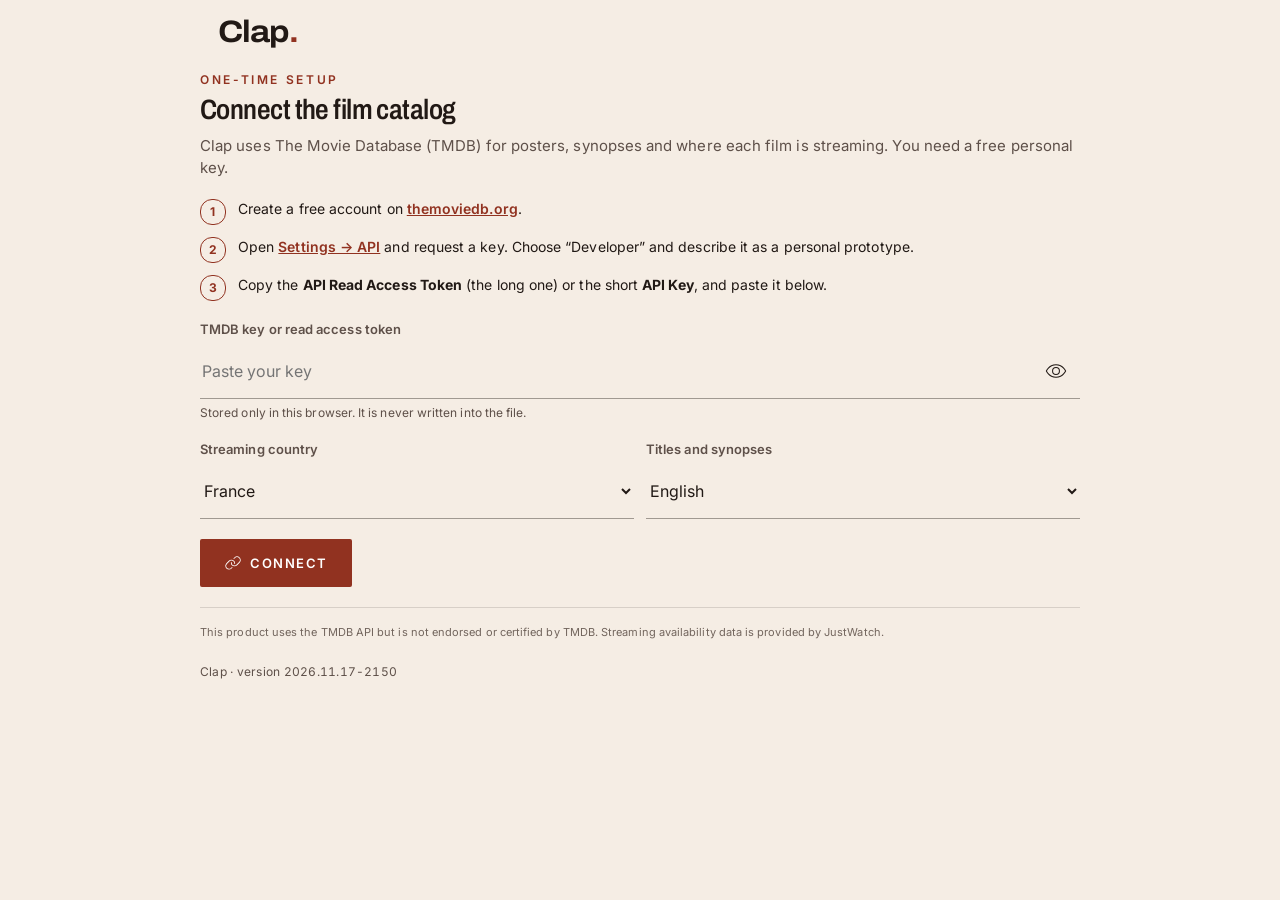
==== index.html @ 460ced7f "Navigate back and forth between result rounds Co-Authored-By: Claude Opus 5.5 <noreply@anthropic.com" ====
<!doctype html>
<html lang="en">
<head>
<meta charset="utf-8">
<meta name="viewport" content="width=device-width,initial-scale=1,maximum-scale=1,minimum-scale=1,user-scalable=no,viewport-fit=cover">
<title>Clap</title>
<link rel="manifest" href="manifest.webmanifest?v=2">
<link rel="icon" type="image/png" href="icon-192-v2.png">
<link rel="apple-touch-icon" href="apple-touch-icon-v2.png">
<meta name="theme-color" content="#f5ede4" media="(prefers-color-scheme: light)">
<meta name="theme-color" content="#130d0b" media="(prefers-color-scheme: dark)">
<meta name="mobile-web-app-capable" content="yes">
<meta name="apple-mobile-web-app-capable" content="yes">
<meta name="apple-mobile-web-app-title" content="Clap">
<meta name="apple-mobile-web-app-status-bar-style" content="default">
<link rel="preconnect" href="https://fonts.googleapis.com">
<link rel="preconnect" href="https://fonts.gstatic.com" crossorigin>
<link rel="preconnect" href="https://image.tmdb.org">
<link rel="stylesheet" href="https://fonts.googleapis.com/css2?family=Archivo:wdth,wght@62..125,400..800&family=Inter:wght@400..700&display=swap">
<style>
/* Clap — TMDB-connected prototype. Material 3 tokens, light + dark. */
:root{
  /* Cinema editorial, Brick. Dark-first like a theatre; light mode reads like a printed programme. */
  --bg:#130d0b; --s1:#1c1411; --s2:#271c18; --s3:#332520; --text:#f6ebe4; --muted:#c4b1a7; --faint:#9c8a80; --rule:rgba(246,235,228,.13); --rule-strong:rgba(246,235,228,.32); --amber:#ad4428; --amber-text:#f2a283; --on-amber:#ffffff; --focus:#f2a283; --danger:#ff8f7a; --danger-bg:#3d1712; --inv-accent:#913220; --page:#000000; --chip-ink:#f2a283; --veil:linear-gradient(to bottom,rgba(19,13,11,.15),rgba(19,13,11,0) 30%,rgba(19,13,11,.55) 70%,#130d0b); color-scheme:dark;
  --primary:var(--amber-text); --on-primary:var(--on-amber);
  --primary-container:var(--amber); --on-primary-container:var(--on-amber);
  --secondary-container:var(--s3); --on-secondary-container:var(--text);
  --tertiary-container:var(--amber); --on-tertiary-container:var(--on-amber);
  --error:var(--danger); --error-container:var(--danger-bg); --on-error-container:var(--danger);
  --surface:var(--bg); --surface-low:var(--s1); --surface-mid:var(--s1); --surface-high:var(--s2); --surface-highest:var(--s3);
  --on-surface:var(--text); --on-surface-variant:var(--muted);
  --outline:var(--rule-strong); --outline-variant:var(--rule);
  --inverse-surface:var(--text); --inverse-on-surface:var(--bg); --inverse-primary:var(--inv-accent);
  --shadow:none; --shadow-3:0 18px 40px rgba(0,0,0,.35);
  --font-ui:"Inter",system-ui,-apple-system,"Segoe UI",Roboto,sans-serif;
  --font-display:"Archivo",system-ui,-apple-system,"Segoe UI",Roboto,sans-serif;
  --font-serif:var(--font-display);
}
@media (prefers-color-scheme: light){ :root:not([data-theme="dark"]){ --bg:#f5ede4; --s1:#fffbf6; --s2:#ede1d4; --s3:#e2d2c2; --text:#211915; --muted:#5e5049; --faint:#72655d; --rule:rgba(33,25,21,.14); --rule-strong:rgba(33,25,21,.4); --amber:#913220; --amber-text:#913220; --on-amber:#ffffff; --focus:#913220; --danger:#a3321a; --danger-bg:#fbe3dc; --inv-accent:#f2a283; --page:#e8dccd; --chip-ink:#f2a283; --veil:linear-gradient(to bottom,rgba(245,237,228,.1),rgba(245,237,228,0) 30%,rgba(245,237,228,.6) 70%,#f5ede4); color-scheme:light; } }
:root[data-theme="light"]{ --bg:#f5ede4; --s1:#fffbf6; --s2:#ede1d4; --s3:#e2d2c2; --text:#211915; --muted:#5e5049; --faint:#72655d; --rule:rgba(33,25,21,.14); --rule-strong:rgba(33,25,21,.4); --amber:#913220; --amber-text:#913220; --on-amber:#ffffff; --focus:#913220; --danger:#a3321a; --danger-bg:#fbe3dc; --inv-accent:#f2a283; --page:#e8dccd; --chip-ink:#f2a283; --veil:linear-gradient(to bottom,rgba(245,237,228,.1),rgba(245,237,228,0) 30%,rgba(245,237,228,.6) 70%,#f5ede4); color-scheme:light; }
*{box-sizing:border-box}
html,body{height:100%;margin:0}
body{background:var(--page);color:var(--on-surface);font-family:var(--font-ui);font-size:14px;display:flex;justify-content:center;-webkit-font-smoothing:antialiased}
button,input,select{font:inherit;color:inherit}
button{cursor:pointer;-webkit-tap-highlight-color:transparent}
a{color:inherit}
img{max-width:100%}
[hidden]{display:none!important}
:focus-visible{outline:2px solid var(--primary);outline-offset:2px}
.ms{font-family:"Material Symbols Rounded";font-weight:normal;font-style:normal;font-size:24px;line-height:1;display:inline-block;white-space:nowrap;letter-spacing:normal;text-transform:none;direction:ltr;font-feature-settings:"liga";-webkit-font-feature-settings:"liga";font-variation-settings:"FILL" 0,"wght" 400,"GRAD" 0,"opsz" 24;user-select:none;flex:none;width:1em;overflow:hidden}
.ms.fill{font-variation-settings:"FILL" 1,"wght" 400,"GRAD" 0,"opsz" 24}
.g{padding-left:max(16px,env(safe-area-inset-left,0px));padding-right:max(16px,env(safe-area-inset-right,0px))}

#app{position:relative;width:100%;max-width:440px;height:100%;background:var(--surface);display:flex;flex-direction:column;overflow:hidden;padding-top:env(safe-area-inset-top,0px)}

/* Top app bar */
.topbar{display:flex;align-items:center;gap:4px;min-height:64px;padding-left:max(8px,env(safe-area-inset-left,0px));padding-right:max(8px,env(safe-area-inset-right,0px));background:var(--surface);flex:none;transition:background .2s}
.topbar.scrolled{background:var(--surface-mid)}
.topbar h1{flex:1;min-width:0;margin:0;font-size:22px;font-weight:450;line-height:28px;white-space:nowrap;overflow:hidden;text-overflow:ellipsis;padding-left:4px}
.brand{display:flex;align-items:center;gap:10px;flex:1;min-width:0;padding-left:6px}
.brand-mark{width:36px;height:36px;border-radius:12px;background:var(--primary);color:var(--on-primary);display:grid;place-items:center}
.brand-mark .ms{font-size:22px}
.brand b{font-family:var(--font-ui);font-weight:800;font-size:22px;letter-spacing:.14em;font-variation-settings:"wdth" 110}
.icon-btn{width:48px;height:48px;border-radius:50%;border:0;background:transparent;display:grid;place-items:center;color:var(--on-surface-variant);position:relative;flex:none}
.icon-btn:hover{background:color-mix(in srgb,var(--on-surface) 8%,transparent)}
.icon-btn:active{background:color-mix(in srgb,var(--on-surface) 12%,transparent)}

.view{flex:1;min-height:0;overflow-y:auto;overflow-x:hidden;overscroll-behavior:contain}

/* Buttons */
.btn{display:inline-flex;align-items:center;justify-content:center;gap:8px;height:40px;padding:0 20px;border-radius:20px;border:0;font-size:14px;font-weight:550;letter-spacing:.1px;white-space:nowrap;text-decoration:none}
.btn .ms{font-size:18px}
.btn.tonal{background:var(--secondary-container);color:var(--on-secondary-container)}
.btn.filled{background:var(--primary);color:var(--on-primary)}
.btn.outlined{background:transparent;border:1px solid var(--outline);color:var(--primary)}
.btn.text{background:transparent;color:var(--primary);padding:0 12px}
.btn:hover{filter:brightness(1.04);box-shadow:var(--shadow)}
.btn.text:hover{box-shadow:none;background:color-mix(in srgb,var(--primary) 8%,transparent)}
.btn[disabled]{opacity:.5;pointer-events:none}

/* Settings */
.hero{padding-block:8px 20px}
.eyebrow{margin:0 0 6px;font-size:12px;font-weight:600;letter-spacing:.8px;text-transform:uppercase;color:var(--primary)}
.hero h2{margin:0;font-size:32px;line-height:38px;font-weight:420;letter-spacing:-.3px;text-wrap:balance}
.hero p.sub{margin:8px 0 16px;color:var(--on-surface-variant);font-size:15px;line-height:22px;max-width:36ch}
.hero-actions{display:flex;gap:8px;flex-wrap:wrap}
.set{padding-block:18px;border-top:1px solid var(--outline-variant)}
.set-head{display:flex;align-items:baseline;justify-content:space-between;gap:12px;margin-bottom:4px}
.set h3{margin:0;font-size:16px;font-weight:600;line-height:24px}
.set .hint{margin:0 0 12px;font-size:13px;color:var(--on-surface-variant);line-height:18px}
.set .val{font-size:13px;color:var(--primary);font-weight:550;white-space:nowrap}

.mood-grid{display:grid;grid-template-columns:repeat(3,minmax(0,1fr));gap:8px}
.mood{display:flex;flex-direction:column;align-items:flex-start;justify-content:space-between;gap:10px;min-height:76px;padding:12px;border-radius:16px;border:1px solid var(--outline-variant);background:var(--surface-low);text-align:left;font-size:13px;font-weight:550;line-height:16px;color:var(--on-surface);transition:background .15s,border-color .15s}
.mood .ms{color:var(--on-surface-variant);font-size:22px}
.mood[aria-pressed="true"]{background:var(--primary-container);border-color:transparent;color:var(--on-primary-container)}
.mood[aria-pressed="true"] .ms{color:var(--on-primary-container);font-variation-settings:"FILL" 1,"wght" 400,"GRAD" 0,"opsz" 24}

.chips{display:flex;flex-wrap:wrap;gap:8px}
.chip{display:inline-flex;align-items:center;gap:6px;height:32px;padding:0 14px;border-radius:8px;border:1px solid var(--outline-variant);background:transparent;color:var(--on-surface-variant);font-size:14px;font-weight:500;white-space:nowrap;max-width:100%}
.chip .ms{font-size:18px}
.chip img{width:20px;height:20px;border-radius:5px;flex:none}
.chip span.n{overflow:hidden;text-overflow:ellipsis}
.chip.has-logo{padding-left:6px}
.chip:hover{background:color-mix(in srgb,var(--on-surface) 6%,transparent)}
.chip[aria-pressed="true"]{background:var(--secondary-container);color:var(--on-secondary-container);border-color:transparent}
.chip.plain[aria-pressed="true"]{padding-left:8px}
.chip.ghost{border-style:dashed;color:var(--primary)}

.seg{display:flex;border:1px solid var(--outline);border-radius:20px;overflow:hidden}
.seg button{flex:1 1 0;min-width:0;height:40px;border:0;border-left:1px solid var(--outline);background:transparent;display:flex;align-items:center;justify-content:center;gap:4px;font-size:13px;font-weight:550;padding:0 4px;color:var(--on-surface)}
.seg button:first-child{border-left:0}
.seg button .ms{font-size:18px}
.seg button[aria-pressed="true"]{background:var(--secondary-container);color:var(--on-secondary-container)}
.seg.tall button{height:56px;flex-direction:column;gap:2px;font-size:12px}
.seg.tall button .ms{font-size:20px}

.slider{-webkit-appearance:none;appearance:none;width:100%;height:28px;background:transparent;margin:0;--fill:50%}
.slider::-webkit-slider-runnable-track{height:6px;border-radius:3px;background:linear-gradient(to right,var(--primary) var(--fill),var(--secondary-container) var(--fill))}
.slider::-moz-range-track{height:6px;border-radius:3px;background:var(--secondary-container)}
.slider::-moz-range-progress{height:6px;border-radius:3px;background:var(--primary)}
.slider::-webkit-slider-thumb{-webkit-appearance:none;width:20px;height:20px;border-radius:50%;background:var(--primary);margin-top:-7px;border:0;transition:box-shadow .15s}
.slider::-moz-range-thumb{width:20px;height:20px;border-radius:50%;background:var(--primary);border:0}
.slider:active::-webkit-slider-thumb{box-shadow:0 0 0 10px color-mix(in srgb,var(--primary) 16%,transparent)}
.ticks{display:flex;justify-content:space-between;margin-top:4px;font-size:11px;color:var(--on-surface-variant);line-height:14px}
.ticks span.on{color:var(--primary);font-weight:650}
.fame-note{margin:10px 0 0;font-size:13px;color:var(--on-surface-variant);line-height:18px;min-height:36px}

.dual{position:relative;height:28px;--a:0%;--b:100%}
.dual-track{position:absolute;left:0;right:0;top:11px;height:6px;border-radius:3px;background:linear-gradient(to right,var(--secondary-container) var(--a),var(--primary) var(--a),var(--primary) var(--b),var(--secondary-container) var(--b))}
.dual input{position:absolute;inset:0;pointer-events:none}
.dual input::-webkit-slider-runnable-track{background:transparent}
.dual input::-moz-range-track{background:transparent}
.dual input::-moz-range-progress{background:transparent}
.dual input::-webkit-slider-thumb{pointer-events:auto}
.dual input::-moz-range-thumb{pointer-events:auto}
.era-read{display:flex;justify-content:space-between;font-size:13px;color:var(--on-surface-variant);margin-top:4px;font-variant-numeric:tabular-nums}
.sub-label{font-size:13px;font-weight:600;color:var(--on-surface-variant);margin:16px 0 8px}

.switch-row{display:flex;align-items:center;gap:16px;margin-top:16px;padding:12px 16px;border-radius:16px;background:var(--surface-low)}
.switch-row div{flex:1;min-width:0}
.switch-row b{display:block;font-size:14px;font-weight:600}
.switch-row small{font-size:12px;color:var(--on-surface-variant)}
.switch{position:relative;width:52px;height:32px;border-radius:16px;border:2px solid var(--outline);background:var(--surface-highest);flex:none;padding:0;transition:background .2s,border-color .2s}
.switch::after{content:"";position:absolute;top:50%;left:6px;width:16px;height:16px;border-radius:50%;background:var(--outline);transform:translateY(-50%);transition:all .2s}
.switch[aria-checked="true"]{background:var(--primary);border-color:var(--primary)}
.switch[aria-checked="true"]::after{left:24px;width:24px;height:24px;background:var(--on-primary)}

.acc-btn{width:100%;display:flex;align-items:center;gap:12px;background:transparent;border:0;padding:0;text-align:left}
.acc-btn div{flex:1;min-width:0}
.acc-btn h3{margin:0}
.acc-btn small{display:block;font-size:13px;color:var(--on-surface-variant);margin-top:2px;line-height:18px}
.acc-btn .ms{transition:transform .2s;color:var(--on-surface-variant)}
.acc-btn[aria-expanded="true"] .ms{transform:rotate(180deg)}
.acc-panel{padding-top:4px}
.fineprint{margin:0;padding-block:16px 4px;font-size:11px;line-height:16px;color:var(--on-surface-variant);border-top:1px solid var(--outline-variant)}

.bottom-cta{position:sticky;bottom:0;display:flex;align-items:center;gap:12px;padding-block:12px 16px;background:linear-gradient(to bottom,transparent,var(--surface) 22%);margin-top:8px}
.bottom-cta .count{flex:1;min-width:0;font-size:12px;color:var(--on-surface-variant);line-height:16px}
.bottom-cta .count b{display:block;font-size:15px;color:var(--on-surface);font-weight:650;font-variant-numeric:tabular-nums}
.fab{display:inline-flex;align-items:center;gap:12px;height:56px;padding:0 20px 0 16px;border-radius:16px;border:0;background:var(--primary-container);color:var(--on-primary-container);font-size:15px;font-weight:600;box-shadow:var(--shadow-3);white-space:nowrap}
.fab:hover{filter:brightness(1.03)}

/* Setup */
.setup{padding-block:8px 32px;display:flex;flex-direction:column;gap:20px}
.setup h2{margin:0;font-size:28px;line-height:34px;font-weight:420;text-wrap:balance}
.setup p.sub{margin:8px 0 0;color:var(--on-surface-variant);font-size:15px;line-height:22px}
.steps{list-style:none;margin:0;padding:0;display:flex;flex-direction:column;gap:12px;counter-reset:s}
.steps li{display:flex;gap:12px;font-size:14px;line-height:20px;counter-increment:s}
.steps li::before{content:counter(s);flex:none;width:24px;height:24px;border-radius:12px;background:var(--secondary-container);color:var(--on-secondary-container);font-size:12px;font-weight:700;display:grid;place-items:center}
.steps a{color:var(--primary);font-weight:600}
.field{display:flex;flex-direction:column;gap:6px}
.field label{font-size:13px;font-weight:600;color:var(--on-surface-variant)}
.input-wrap{display:flex;align-items:center;border:1px solid var(--outline);border-radius:4px;background:transparent;min-height:56px;padding-left:16px}
.input-wrap:focus-within{border:2px solid var(--primary);padding-left:15px}
.input-wrap input,.input-wrap select{flex:1;min-width:0;border:0;background:transparent;outline:0;font-size:16px;height:52px;color:var(--on-surface)}
.input-wrap select{padding-right:12px}
.input-wrap select option{background:var(--surface);color:var(--on-surface)}
.field small{font-size:12px;color:var(--on-surface-variant);line-height:16px}
.row2{display:grid;grid-template-columns:1fr 1fr;gap:12px}
.alert{display:flex;gap:10px;padding:12px 14px;border-radius:12px;background:var(--error-container);color:var(--on-error-container);font-size:14px;line-height:20px}
.alert .ms{font-size:20px}
.setup-actions{display:flex;gap:8px;flex-wrap:wrap;align-items:center}
.setup-actions .btn.filled{height:48px;border-radius:24px;padding:0 24px}

/* Results */
.sum-chips{display:flex;gap:8px;overflow-x:auto;scrollbar-width:none;padding-block:4px 8px}
.sum-chips::-webkit-scrollbar{display:none}
.assist{display:inline-flex;align-items:center;gap:6px;height:32px;padding:0 12px;border-radius:8px;border:1px solid var(--outline-variant);background:var(--surface-low);font-size:13px;font-weight:500;white-space:nowrap;color:var(--on-surface)}
.assist .ms{font-size:18px;color:var(--primary)}
.round-head{display:flex;align-items:flex-end;justify-content:space-between;gap:12px;padding-block:8px 4px}
.round-head h2{margin:0;font-size:20px;font-weight:500;line-height:26px}
.round-head p{margin:2px 0 0;font-size:12px;color:var(--on-surface-variant);font-variant-numeric:tabular-nums}
.round-head .pos{font-size:13px;font-weight:600;color:var(--on-surface-variant);font-variant-numeric:tabular-nums;white-space:nowrap}
.round-pill{display:inline-flex;align-items:center;gap:4px;height:24px;padding:0 10px;border-radius:12px;background:var(--tertiary-container);color:var(--on-tertiary-container);font-size:12px;font-weight:600;margin-bottom:6px}
.round-pill .ms{font-size:16px}

.carousel{display:flex;gap:12px;overflow-x:auto;scroll-snap-type:x mandatory;padding:10px 19% 16px;scrollbar-width:none;scroll-behavior:smooth}
.carousel::-webkit-scrollbar{display:none}
.card{flex:0 0 62%;scroll-snap-align:center;border-radius:28px;background:var(--surface-low);border:1px solid var(--outline-variant);overflow:hidden;display:flex;flex-direction:column;transform:scale(.93);opacity:.6;transition:transform .3s cubic-bezier(.2,0,0,1),opacity .3s;min-width:0}
.card.active{transform:scale(1);opacity:1;box-shadow:var(--shadow)}
.card-poster{position:relative;touch-action:pan-x;cursor:grab;user-select:none;-webkit-user-select:none}
.match{position:absolute;top:12px;left:12px;height:28px;padding:0 10px;border-radius:14px;background:var(--tertiary-container);color:var(--on-tertiary-container);display:flex;align-items:center;gap:4px;font-size:12px;font-weight:700;font-variant-numeric:tabular-nums;z-index:2}
.match .ms{font-size:16px}
.fav-btn{position:absolute;top:8px;right:8px;z-index:2;width:44px;height:44px;border-radius:50%;border:0;background:rgba(10,10,14,.5);color:#fff;display:grid;place-items:center;backdrop-filter:blur(6px);-webkit-backdrop-filter:blur(6px)}
.fav-btn[aria-pressed="true"] .ms{color:#FFB4AB;font-variation-settings:"FILL" 1,"wght" 400,"GRAD" 0,"opsz" 24}
.card-body{padding:14px 16px 10px;display:flex;flex-direction:column;gap:4px;min-width:0}
.card-title{margin:0;font-size:19px;font-weight:600;line-height:24px;text-wrap:balance}
.card-meta{margin:0;font-size:13px;color:var(--on-surface-variant);line-height:18px}
.card-meta b{font-weight:600;color:var(--on-surface);font-variant-numeric:tabular-nums}
.card-plats{display:flex;gap:4px;margin-top:6px;align-items:center;min-height:22px}
.card-plats img{width:22px;height:22px;border-radius:6px}
.card-plats small{font-size:12px;color:var(--on-surface-variant);margin-left:4px}
.desc{margin:6px 0 0;font-size:14px;line-height:20px;color:var(--on-surface-variant);display:-webkit-box;-webkit-line-clamp:2;-webkit-box-orient:vertical;overflow:hidden}
.desc.open{-webkit-line-clamp:unset;display:block}
.more{align-self:flex-start;display:inline-flex;align-items:center;gap:2px;border:0;background:transparent;color:var(--primary);font-size:13px;font-weight:600;padding:6px 0;margin-top:-2px}
.more .ms{font-size:18px;transition:transform .2s}
.more[aria-expanded="true"] .ms{transform:rotate(180deg)}
.handle{display:flex;flex-direction:column;align-items:center;border:0;background:transparent;color:var(--on-surface-variant);font-size:11px;font-weight:600;letter-spacing:.3px;padding:6px 0 4px;border-top:1px solid var(--outline-variant);margin-top:6px}
.handle .ms{font-size:22px;animation:nudge 2.4s ease-in-out infinite}
@keyframes nudge{0%,70%,100%{transform:translateY(0)}80%{transform:translateY(4px)}90%{transform:translateY(0)}}
.dots{display:flex;justify-content:center;gap:6px;padding-bottom:4px}
.dots i{width:6px;height:6px;border-radius:3px;background:var(--outline-variant);transition:width .2s,background .2s}
.dots i.on{width:18px;background:var(--primary)}
.refresh-row{display:flex;flex-direction:column;align-items:center;gap:6px;padding-block:14px 24px;text-align:center}
.refresh-row p{margin:0;font-size:12px;color:var(--on-surface-variant);max-width:30ch;line-height:16px}

.loading{padding-block:48px;display:flex;flex-direction:column;align-items:center;gap:16px;text-align:center}
.lin{width:60%;height:4px;border-radius:2px;background:var(--secondary-container);overflow:hidden;position:relative}
.lin::after{content:"";position:absolute;inset:0;width:40%;border-radius:2px;background:var(--primary);animation:lin 1s cubic-bezier(.4,0,.2,1) infinite}
@keyframes lin{from{transform:translateX(-100%)}to{transform:translateX(250%)}}
.loading p{margin:0;font-size:14px;color:var(--on-surface-variant)}
.empty{display:flex;flex-direction:column;align-items:center;text-align:center;gap:10px;padding-block:56px 24px}
.empty .halo{width:88px;height:88px;border-radius:28px;background:var(--surface-high);display:grid;place-items:center;color:var(--primary);margin-bottom:6px}
.empty .halo .ms{font-size:40px}
.empty h2{margin:0;font-size:20px;font-weight:550}
.empty p{margin:0 0 8px;font-size:14px;color:var(--on-surface-variant);max-width:32ch;line-height:20px}

/* Posters */
.pimg{position:relative;aspect-ratio:2/3;width:100%;background:var(--surface-high);overflow:hidden;display:block}
.pimg img{position:absolute;inset:0;width:100%;height:100%;object-fit:cover;display:block;-webkit-user-drag:none}
.pimg .pfb{position:absolute;inset:0;display:none;align-items:flex-end;padding:10%;font-family:var(--font-serif);font-style:italic;font-size:22px;line-height:1.05;color:var(--on-surface-variant)}
.pimg.broken img{display:none}
.pimg.broken .pfb,.pimg.none .pfb{display:flex}
.pimg.mini .pfb{font-size:13px;padding:8%}

/* Favorites */
.list{display:flex;flex-direction:column;padding-block:4px 24px}
.item{display:flex;align-items:center;gap:8px;padding:10px 0;border-bottom:1px solid var(--outline-variant)}
.item-open{display:flex;align-items:center;gap:14px;flex:1;min-width:0;border:0;background:transparent;text-align:left;padding:0}
.item .thumb{width:56px;flex:none;border-radius:8px;overflow:hidden}
.item-txt{flex:1;min-width:0}
.item-txt b{display:block;font-size:16px;font-weight:550;line-height:22px;white-space:nowrap;overflow:hidden;text-overflow:ellipsis}
.item-txt small{display:block;font-size:13px;color:var(--on-surface-variant);line-height:18px;white-space:nowrap;overflow:hidden;text-overflow:ellipsis}
.fav-count{font-size:13px;color:var(--on-surface-variant);margin:0 0 4px}

/* Navigation bar */
.navbar{display:flex;background:var(--surface-mid);flex:none;padding-bottom:env(safe-area-inset-bottom,0px)}
.nav-item{flex:1;display:flex;flex-direction:column;align-items:center;gap:4px;padding:12px 0 14px;border:0;background:transparent;font-size:12px;font-weight:550;color:var(--on-surface-variant)}
.nav-ind{position:relative;width:64px;height:32px;border-radius:16px;display:grid;place-items:center;transition:background .2s}
.nav-item[aria-current="page"]{color:var(--on-surface)}
.nav-item[aria-current="page"] .nav-ind{background:var(--secondary-container);color:var(--on-secondary-container)}
.nav-item[aria-current="page"] .ms{font-variation-settings:"FILL" 1,"wght" 400,"GRAD" 0,"opsz" 24}
.badge{position:absolute;top:0;left:36px;min-width:16px;height:16px;padding:0 4px;border-radius:8px;background:var(--error);color:#fff;font-size:11px;font-weight:700;line-height:16px;text-align:center;font-variant-numeric:tabular-nums}
:root[data-theme="dark"] .badge{color:#410002}

/* Detail sheet: drops in from the top, swipe up to close */
.detail{position:absolute;inset:0;z-index:30;background:var(--surface);display:flex;flex-direction:column;transform:translateY(-104%);transition:transform .38s cubic-bezier(.2,0,0,1);box-shadow:0 10px 30px rgba(0,0,0,.25);visibility:hidden}
.detail.open{transform:translateY(0);visibility:visible}
.detail .dbar{position:absolute;top:0;left:0;right:0;z-index:3;display:flex;align-items:center;padding:max(8px,env(safe-area-inset-top,0px)) 8px 8px;touch-action:none}
.detail .dbar .icon-btn{background:rgba(10,10,14,.5);color:#fff;backdrop-filter:blur(6px);-webkit-backdrop-filter:blur(6px);width:44px;height:44px}
.detail-scroll{flex:1;min-height:0;overflow-y:auto;overscroll-behavior:contain}
.d-backdrop{position:relative;aspect-ratio:16/10;background:var(--surface-high);overflow:hidden}
.d-backdrop img{width:100%;height:100%;object-fit:cover;display:block}
.d-backdrop::after{content:"";position:absolute;inset:0;background:linear-gradient(to bottom,rgba(0,0,0,.35),transparent 35%,transparent 55%,var(--surface))}
.d-head{display:flex;gap:16px;align-items:flex-end;margin-top:-72px;position:relative;z-index:1}
.d-poster{width:116px;flex:none;border-radius:12px;overflow:hidden;box-shadow:var(--shadow-3)}
.d-title{min-width:0;padding-bottom:2px}
.d-title .match{position:static;display:inline-flex;margin-bottom:8px}
.d-title h2{margin:0;font-size:24px;line-height:30px;font-weight:600;text-wrap:balance}
.d-title .orig{margin:4px 0 0;font-size:13px;color:var(--on-surface-variant);font-style:italic}
.d-by{margin:14px 0 0;font-size:14px}
.d-by b{font-weight:600}
.tagline{margin:6px 0 0;font-family:var(--font-serif);font-style:italic;font-size:19px;line-height:24px;color:var(--on-surface-variant)}
.facts{display:flex;flex-wrap:wrap;gap:6px 14px;margin-top:14px;padding-bottom:16px;font-size:13px;color:var(--on-surface-variant);font-variant-numeric:tabular-nums}
.facts span{display:inline-flex;align-items:center;gap:4px}
.facts .ms{font-size:16px}
.d-sec{padding-block:16px;border-top:1px solid var(--outline-variant)}
.d-sec h3{margin:0 0 10px;font-size:14px;font-weight:650;letter-spacing:.2px}
.d-sec p{margin:0;font-size:15px;line-height:22px;max-width:62ch}
.d-sec p.muted{color:var(--on-surface-variant);font-size:14px}
.why{list-style:none;margin:0;padding:0;display:flex;flex-direction:column;gap:8px}
.why li{display:flex;gap:10px;font-size:14px;line-height:20px}
.why .ms{font-size:20px;color:var(--primary)}
.watch{display:flex;flex-direction:column;gap:8px}
.wrow{display:flex;align-items:center;gap:12px;padding:10px 12px;border-radius:16px;background:var(--surface-low);border:1px solid var(--outline-variant)}
.wrow.mine{background:var(--primary-container);border-color:transparent;color:var(--on-primary-container)}
.wav{width:40px;height:40px;border-radius:10px;background:var(--surface-highest);display:grid;place-items:center;flex:none;color:var(--on-surface-variant);overflow:hidden}
.wav img{width:100%;height:100%;object-fit:cover}
.wtxt{flex:1;min-width:0}
.wtxt b{display:block;font-size:15px;font-weight:600;white-space:nowrap;overflow:hidden;text-overflow:ellipsis}
.wtxt small{font-size:12px;opacity:.85;display:block;line-height:16px}
.wrow .btn{height:36px;padding:0 14px}
.note{font-size:12px;color:var(--on-surface-variant);margin:12px 0 0;line-height:16px;display:flex;gap:6px}
.note .ms{font-size:16px}
.d-bottom{flex:none;display:flex;flex-direction:column;background:var(--surface-mid);padding-bottom:max(12px,env(safe-area-inset-bottom,0px))}
.d-grab{display:flex;flex-direction:column;align-items:center;border:0;background:transparent;color:var(--on-surface-variant);font-size:11px;font-weight:600;padding:6px 0 2px;touch-action:none;cursor:grab}
.d-grab i{width:32px;height:4px;border-radius:2px;background:var(--outline);margin-bottom:4px}
.d-actions{display:flex;gap:8px;padding-top:8px}
.d-actions .btn{height:48px;border-radius:24px;flex:1;min-width:0}
.d-actions .btn span:last-child{overflow:hidden;text-overflow:ellipsis}

.snack{position:absolute;left:12px;right:12px;top:calc(env(safe-area-inset-top,0px) + 10px);z-index:60;display:flex;align-items:center;gap:8px;min-height:48px;padding:6px 8px 6px 16px;border-radius:6px;background:var(--inverse-surface);color:var(--inverse-on-surface);font-size:14px;box-shadow:var(--shadow-3);transform:translateY(-16px);opacity:0;pointer-events:none;transition:all .2s}
.snack.show{transform:none;opacity:1;pointer-events:auto}
.snack span{flex:1;min-width:0}
.snack button{border:0;background:transparent;color:var(--inverse-primary);font-weight:650;font-size:14px;padding:8px 12px;border-radius:20px}

/* Search */
.search-wrap{position:sticky;top:0;z-index:2;background:var(--surface);padding-block:4px 12px}
.searchbar{display:flex;align-items:center;gap:8px;height:56px;border-radius:28px;background:var(--surface-high);padding:0 4px 0 16px;color:var(--on-surface-variant)}
.searchbar:focus-within{outline:2px solid var(--primary)}
.searchbar input{flex:1;min-width:0;border:0;background:transparent;outline:0;font-size:16px;color:var(--on-surface);height:100%}
.searchbar input::-webkit-search-cancel-button{display:none}
.sec-title{margin:4px 0 2px;font-size:14px;font-weight:650;color:var(--on-surface-variant)}
.item-txt .orig{font-style:italic}
.item-txt .rate{display:inline-flex;align-items:center;gap:3px;font-variant-numeric:tabular-nums}
.item-txt .rate .ms{font-size:14px;color:var(--primary)}
.item .icon-btn[data-addlist]{color:var(--primary)}
.more-row{display:flex;justify-content:center;padding-block:8px 24px}
.card-head{display:flex;align-items:flex-start;gap:4px}
.card-head .card-title{flex:1;min-width:0}
.icon-btn.sm{width:40px;height:40px;margin:-8px -8px 0 0;color:var(--primary)}

/* Lists */
.lists-head{display:flex;align-items:flex-end;justify-content:space-between;gap:12px;padding-block:8px 16px}
.lists-head h2{margin:0;font-size:24px;font-weight:500;line-height:30px}
.lists-head p{margin:2px 0 0;font-size:13px;color:var(--on-surface-variant)}
.list-grid{display:grid;grid-template-columns:repeat(2,minmax(0,1fr));gap:12px;padding-bottom:24px}
.lcard{display:flex;flex-direction:column;gap:2px;text-align:left;border:1px solid var(--outline-variant);background:var(--surface-low);border-radius:20px;padding:8px 8px 12px;min-width:0}
.lcard:hover{background:var(--surface-mid)}
.collage{display:grid;grid-template-columns:repeat(3,1fr);gap:3px;border-radius:14px;overflow:hidden;aspect-ratio:3/2;margin-bottom:8px}
.collage img,.collage .cph{width:100%;height:100%;object-fit:cover;display:grid;place-items:center;background:var(--surface-highest);color:var(--primary)}
.lname{display:flex;align-items:center;gap:6px;font-size:15px;font-weight:600;padding:0 4px;min-width:0}
.lname .ms{font-size:18px;color:var(--primary)}
.lname .t{overflow:hidden;text-overflow:ellipsis;white-space:nowrap}
.lcount{font-size:12px;color:var(--on-surface-variant);padding:0 4px;font-variant-numeric:tabular-nums}

/* Bottom sheet + dialog */
.scrim{position:absolute;inset:0;z-index:45;background:rgba(0,0,0,.4)}
.scrim.top{z-index:54}
.sheet{position:absolute;left:0;right:0;bottom:0;z-index:50;background:var(--surface-low);border-radius:28px 28px 0 0;padding:0 0 max(16px,env(safe-area-inset-bottom,0px));max-height:80%;display:flex;flex-direction:column;transform:translateY(100%);transition:transform .3s cubic-bezier(.2,0,0,1);box-shadow:var(--shadow-3)}
.sheet.open{transform:none}
.sheet.tall{height:80%}
.sheet.tall .sheet-lists{flex:1}
.sheet.tall .sheet-film{white-space:normal}
.searchbar.compact{height:48px;margin:4px 0 8px}
.wav.sm{width:32px;height:32px;border-radius:8px}
.sheet-empty{padding:24px;text-align:center;color:var(--on-surface-variant);font-size:14px}
.sheet-handle{display:block;width:32px;height:4px;border-radius:2px;background:var(--outline);margin:16px auto}
.sheet h2{margin:0;font-size:22px;font-weight:450;line-height:28px}
.sheet-film{margin:2px 0 8px;font-size:14px;color:var(--on-surface-variant);white-space:nowrap;overflow:hidden;text-overflow:ellipsis}
.sheet-lists{overflow-y:auto;display:flex;flex-direction:column;min-height:0}
.srow,.sheet-new{display:flex;align-items:center;gap:16px;min-height:56px;padding:8px 24px;border:0;background:transparent;text-align:left;width:100%;color:var(--on-surface)}
.srow:hover,.sheet-new:hover{background:color-mix(in srgb,var(--on-surface) 6%,transparent)}
.srow>.ms{color:var(--on-surface-variant)}
.srow[aria-checked="true"]>.ms{color:var(--primary)}
.srow .lbl{flex:1;min-width:0;font-size:16px;line-height:22px;overflow:hidden;text-overflow:ellipsis}
.srow small{display:block;font-size:12px;line-height:16px;color:var(--on-surface-variant)}
.cbox{width:20px;height:20px;border-radius:3px;border:2px solid var(--on-surface-variant);display:grid;place-items:center;flex:none}
.cbox .ms{font-size:16px}
.srow[aria-checked="true"] .cbox{background:var(--primary);border-color:var(--primary);color:var(--on-primary)}
.sheet-new{border-top:1px solid var(--outline-variant);color:var(--primary);font-weight:600;font-size:15px}
.sheet-foot{display:flex;justify-content:flex-end;padding-top:8px}
.dialog{position:absolute;left:24px;right:24px;top:50%;transform:translateY(-50%);z-index:55;background:var(--surface-high);border-radius:28px;padding:24px;display:flex;flex-direction:column;gap:12px;box-shadow:var(--shadow-3)}
.dialog h2{margin:0;font-size:24px;font-weight:400;line-height:32px;text-wrap:balance}
.dialog p{margin:0;font-size:14px;line-height:20px;color:var(--on-surface-variant)}
.dialog small{font-size:12px;color:var(--error);min-height:16px;margin-top:-6px}
.dlg-actions{display:flex;justify-content:flex-end;gap:8px}
.btn.text.danger{color:var(--error)}
.btn.text.danger:hover{background:color-mix(in srgb,var(--error) 8%,transparent)}


/* ================= Cinema editorial ================= */
body{letter-spacing:.005em}
:focus-visible{outline:2px solid var(--focus);outline-offset:3px}
svg.ms{width:1em;height:1em;font-size:22px;fill:currentColor;display:inline-block;flex:none}
.caps,.eyebrow,.set .val,.ticks,.sub-label,.round-head p,.card-meta,.facts,.lcount,.sec-title,.fav-count,.d-sec h3,.nav-item,.fineprint,.count span,.match,.round-pill{font-family:var(--font-ui);font-stretch:85%}
h1,h2,.hero h2,.card-title,.d-title h2,.empty h2,.lists-head h2,.sheet h2,.dialog h2,.round-head h2,.setup h2,.set h3,.item-txt b,.lname,.tagline{font-family:var(--font-display);font-optical-sizing:auto}
.topbar{border-bottom:1px solid transparent}
.topbar.scrolled{background:var(--surface);border-bottom-color:var(--rule)}
.topbar h1{font-size:22px;font-weight:500;letter-spacing:-.01em}
.brand-mark{display:none}
.brand b::after{content:".";color:var(--amber);font-style:normal}
.brand{padding-left:10px}
.brand b{font-family:var(--font-display);font-weight:600;font-style:italic;font-size:30px;letter-spacing:-.02em;text-transform:lowercase;display:inline-block;color:var(--text)}
.brand b::first-letter{text-transform:uppercase}
.icon-btn{border-radius:50%;color:var(--text)}
.icon-btn:hover{background:var(--s2)}
.btn{height:44px;border-radius:2px;padding:0 18px;font-weight:600;font-size:13px;letter-spacing:.12em;text-transform:uppercase;font-stretch:90%}
.btn:hover{filter:none;box-shadow:none}
.btn.filled{background:var(--amber);color:var(--on-amber)}
.btn.filled:hover{background:color-mix(in srgb,var(--amber) 88%,#fff)}
.btn.tonal,.btn.outlined{background:transparent;border:1px solid var(--rule-strong);color:var(--text)}
.btn.tonal:hover,.btn.outlined:hover{border-color:var(--text)}
.btn.text{color:var(--text);padding:0 8px}
.btn.text:hover{background:transparent;color:var(--amber-text)}
.btn.text.danger{color:var(--danger)}
.eyebrow{color:var(--amber-text);font-weight:600;font-size:12px;letter-spacing:.22em}
.hero{padding-block:12px 28px}
.hero h2{font-size:44px;line-height:44px;font-weight:400;letter-spacing:-.03em}
.hero h2 em{font-style:italic;font-weight:300;color:var(--amber-text)}
.hero p.sub,.setup p.sub{font-size:15px;color:var(--muted)}
.set{border-top:1px solid var(--rule);padding-block:22px}
.set h3{font-size:22px;font-weight:400;letter-spacing:-.01em;line-height:28px}
.set .val{color:var(--amber-text);font-size:11px;font-weight:600;letter-spacing:.18em;text-transform:uppercase}
.set .hint{color:var(--muted)}
.mood-grid{gap:1px;background:var(--rule);border:1px solid var(--rule)}
.mood{border:0;border-radius:0;background:var(--surface);min-height:84px;font-family:var(--font-display);font-size:16px;font-weight:400;color:var(--text)}
.mood .ms{color:var(--muted);font-size:24px}
.mood:hover{background:var(--s1)}
.mood[aria-pressed="true"]{background:var(--amber);color:var(--on-amber)}
.mood[aria-pressed="true"] .ms{color:var(--on-amber)}
.chip{border:1px solid var(--rule-strong);border-radius:999px;background:transparent;color:var(--text);font-weight:500;height:34px}
.chip:hover{border-color:var(--text);background:transparent}
.chip[aria-pressed="true"]{background:var(--amber);color:var(--on-amber);border-color:var(--amber)}
.chip.ghost{border-style:dashed;color:var(--amber-text);border-color:var(--amber-text)}
.chip img{border-radius:50%}
.seg{border:0;border-bottom:1px solid var(--rule);border-radius:0;gap:4px}
.seg button,.seg button:first-child{border:0;border-radius:0;color:var(--muted);font-weight:500;position:relative}
.seg button[aria-pressed="true"]{background:transparent;color:var(--text)}
.seg button[aria-pressed="true"]::after{content:"";position:absolute;left:12%;right:12%;bottom:-1px;height:2px;background:var(--amber)}
.seg button[aria-pressed="true"] .ms{color:var(--amber-text)}
.slider::-webkit-slider-runnable-track{height:2px;border-radius:0;background:linear-gradient(to right,var(--amber) var(--fill),var(--rule-strong) var(--fill))}
.slider::-moz-range-track{height:2px;background:var(--rule-strong)}
.slider::-moz-range-progress{height:2px;background:var(--amber)}
.slider::-webkit-slider-thumb{width:18px;height:18px;margin-top:-8px;background:var(--amber);box-shadow:0 0 0 4px var(--bg)}
.slider::-moz-range-thumb{width:18px;height:18px;background:var(--amber);box-shadow:0 0 0 4px var(--bg)}
.dual-track{top:13px;height:2px;border-radius:0;background:linear-gradient(to right,var(--rule-strong) var(--a),var(--amber) var(--a),var(--amber) var(--b),var(--rule-strong) var(--b))}
.ticks{text-transform:uppercase;letter-spacing:.14em;font-size:10px}
.ticks span.on{color:var(--amber-text);font-weight:700}
.fame-note{font-family:var(--font-display);font-style:italic;font-size:16px;color:var(--text)}
.switch{width:46px;height:26px;border:1px solid var(--rule-strong);background:transparent}
.switch::after{left:4px;width:16px;height:16px;background:var(--muted)}
.switch[aria-checked="true"]{background:var(--amber);border-color:var(--amber)}
.switch[aria-checked="true"]::after{left:24px;width:16px;height:16px;background:var(--on-amber)}
.switch-row{background:transparent;border:0;border-top:1px solid var(--rule);border-radius:0;padding:14px 0 0;margin-top:18px}
.sub-label{text-transform:uppercase;letter-spacing:.16em;font-size:11px;color:var(--muted)}
.acc-btn h3{font-size:22px}
.fineprint{border-top:1px solid var(--rule);color:var(--faint)}
.bottom-cta{background:var(--surface);border-top:1px solid var(--rule);padding-block:12px;margin-top:0}
.bottom-cta .count b{font-family:var(--font-display);font-size:20px;font-weight:500}
.bottom-cta .count span{text-transform:uppercase;letter-spacing:.12em;font-size:10px}
.fab{height:50px;border-radius:2px;padding:0 22px 0 18px;background:var(--amber);color:var(--on-amber);box-shadow:0 10px 28px color-mix(in srgb,var(--amber) 40%,transparent);font-size:13px;font-weight:700;letter-spacing:.14em;text-transform:uppercase;font-stretch:90%}
.fab:hover{filter:none}
.steps li::before{background:transparent;border:1px solid var(--amber-text);color:var(--amber-text);font-family:var(--font-display)}
.steps a{color:var(--amber-text)}
.input-wrap{border:0;border-bottom:1px solid var(--rule-strong);border-radius:0;background:transparent;padding-left:0}
.input-wrap:focus-within{border:0;border-bottom:2px solid var(--amber);padding-left:0}
.alert{border-radius:2px}
.assist{border:1px solid var(--rule);border-radius:999px;background:transparent;color:var(--text);font-weight:500}
.assist .ms{color:var(--amber-text)}
.round-head{padding-block:12px 4px}
.round-head h2{font-size:26px;font-weight:400;letter-spacing:-.02em}
.round-head p{text-transform:uppercase;letter-spacing:.14em;font-size:10px}
.round-pill{background:transparent;color:var(--amber-text);border:1px solid var(--amber-text);border-radius:999px;text-transform:uppercase;letter-spacing:.12em;font-size:10px}
.card{background:transparent;border:0;border-radius:0;opacity:.45}
.card.active{opacity:1;box-shadow:none}
.card-poster{border-radius:6px;overflow:hidden;box-shadow:var(--shadow-3)}
.card-body{padding:14px 2px 8px}
.card-title{font-size:24px;font-weight:500;line-height:26px;letter-spacing:-.02em}
.card-meta{text-transform:uppercase;letter-spacing:.12em;font-size:11px;color:var(--muted)}
.card-meta b{color:var(--amber-text);font-weight:600}
.match{background:rgba(14,13,12,.62);color:#f3ede4;border-radius:999px;backdrop-filter:blur(6px);-webkit-backdrop-filter:blur(6px);font-weight:700;letter-spacing:.08em;font-size:11px}
.match .ms{color:#f2a283}
.d-title .match{background:transparent;color:var(--amber-text);padding:0;letter-spacing:.16em;text-transform:uppercase}
.d-title .match .ms{color:var(--amber-text)}
.fav-btn{background:rgba(14,13,12,.5);border-radius:50%}
.fav-btn[aria-pressed="true"] .ms{color:#f2a283}
.desc{color:var(--muted)}
.more{color:var(--text);font-weight:600}
.handle{border-top:1px solid var(--rule);color:var(--faint);text-transform:uppercase;letter-spacing:.14em;font-size:10px}
.dots i{background:var(--rule-strong);height:2px;width:14px;border-radius:0}
.dots i.on{width:28px;background:var(--amber)}
.lin{height:2px;border-radius:0;background:var(--rule)}
.lin::after{background:var(--amber)}
.loading p{font-family:var(--font-display);font-style:italic;font-size:18px;color:var(--text)}
.empty .halo{background:transparent;border:1px solid var(--rule-strong);border-radius:50%;color:var(--amber-text)}
.empty h2{font-size:26px;font-weight:400}
.item{border-bottom:1px solid var(--rule)}
.item .thumb{border-radius:3px}
.item-txt b{font-size:19px;font-weight:500;letter-spacing:-.01em;white-space:normal;line-height:23px}
.item-txt .rate .ms,.item .icon-btn[data-addlist]{color:var(--amber-text)}
.navbar{background:var(--surface);border-top:1px solid var(--rule)}
.nav-item{text-transform:uppercase;letter-spacing:.14em;font-size:10px;font-weight:600;color:var(--faint);position:relative}
.nav-ind{background:transparent!important;height:30px}
.nav-item[aria-current="page"]{color:var(--text)}
.nav-item[aria-current="page"] .nav-ind{color:var(--amber-text)}
.nav-item[aria-current="page"]::before{content:"";position:absolute;top:-1px;left:30%;right:30%;height:2px;background:var(--amber)}
.detail .dbar .icon-btn{background:rgba(14,13,12,.5);border-radius:50%}
.d-backdrop{aspect-ratio:4/3}
.d-backdrop::after{background:var(--veil)}
.d-head{margin-top:-120px}
.d-poster{width:108px;border-radius:4px}
.d-title h2{font-size:32px;line-height:34px;font-weight:500;letter-spacing:-.025em}
.d-title .orig{font-family:var(--font-display);font-size:15px}
.tagline{font-style:italic;font-weight:300;font-size:22px;line-height:28px;color:var(--amber-text);margin-top:14px}
.d-by{font-size:14px;color:var(--muted)}
.d-by b{color:var(--text);font-weight:600}
.facts{text-transform:uppercase;letter-spacing:.1em;font-size:11px}
.facts .ms{color:var(--amber-text)}
.d-sec{border-top:1px solid var(--rule);padding-block:20px}
.d-sec h3{text-transform:uppercase;letter-spacing:.2em;font-size:11px;font-weight:600;color:var(--amber-text)}
.d-sec p{font-size:16px;line-height:25px}
.why .ms{color:var(--amber-text)}
.watch{gap:0}
.wrow{background:transparent;border:0;border-bottom:1px solid var(--rule);border-radius:0;padding:12px 0}
.wrow.mine{background:transparent;color:var(--text)}
.wrow.mine .wtxt small{color:var(--amber-text);opacity:1}
.wav{border-radius:50%;background:var(--s2)}
.wrow .btn{height:36px;padding:0 12px}
.d-bottom{background:var(--surface);border-top:1px solid var(--rule)}
.d-grab{text-transform:uppercase;letter-spacing:.14em;font-size:10px}
.d-grab i{background:var(--rule-strong)}
.d-actions .btn{height:50px;border-radius:2px}
.snack{border-radius:4px}
.searchbar{background:transparent;border-radius:0;border-bottom:1px solid var(--rule-strong);height:56px;padding-left:0;color:var(--muted)}
.searchbar:focus-within{outline:none;border-bottom:2px solid var(--amber)}
.searchbar input{font-family:var(--font-display);font-size:22px;font-weight:400}
.searchbar input::placeholder{color:var(--faint);font-style:italic}
.sec-title{text-transform:uppercase;letter-spacing:.2em;font-size:11px;font-weight:600;color:var(--amber-text);margin-top:8px}
.lists-head h2{font-size:34px;font-weight:400;letter-spacing:-.03em}
.lists-head p{text-transform:uppercase;letter-spacing:.14em;font-size:10px}
.lcard{background:transparent;border:0;border-radius:0;padding:0}
.lcard:hover{background:transparent}
.lcard:hover .collage{outline:1px solid var(--amber)}
.collage{border-radius:4px;gap:2px;margin-bottom:10px}
.collage img,.collage .cph{background:var(--s2);color:var(--amber-text)}
.lname{font-size:19px;font-weight:500;padding:0;letter-spacing:-.01em}
.lname .ms{color:var(--amber-text)}
.lcount{text-transform:uppercase;letter-spacing:.14em;font-size:10px;padding:0;color:var(--faint)}
.scrim{background:rgba(0,0,0,.55)}
.sheet{background:var(--s1);border-radius:14px 14px 0 0;border-top:1px solid var(--rule)}
.sheet h2{font-size:26px;font-weight:400;letter-spacing:-.02em}
.sheet-handle{background:var(--rule-strong)}
.srow,.sheet-new{border-top:1px solid var(--rule)}
.srow:hover,.sheet-new:hover{background:var(--s2)}
.srow .lbl{font-family:var(--font-display);font-size:18px}
.srow>.ms{color:var(--muted)}
.srow[aria-checked="true"]>.ms{color:var(--amber-text)}
.cbox{border-radius:50%;border:1px solid var(--rule-strong)}
.srow[aria-checked="true"] .cbox{background:var(--amber);border-color:var(--amber);color:var(--on-amber)}
.sheet-new{color:var(--amber-text);font-weight:600;text-transform:uppercase;letter-spacing:.14em;font-size:12px}
.dialog{background:var(--s1);border-radius:6px;border:1px solid var(--rule)}
.dialog h2{font-size:28px;font-weight:400;letter-spacing:-.02em}
.pimg{background:var(--s2)}
.pimg .pfb{font-family:var(--font-display);font-style:italic}

/* ---- One family, two roles: condensed semibold for titles, regular width for reading ---- */
h1,h2,.hero h2,.card-title,.d-title h2,.empty h2,.lists-head h2,.sheet h2,.dialog h2,.round-head h2,.setup h2,.set h3,.acc-btn h3,.item-txt b,.lname,.topbar h1{font-family:var(--font-display);font-stretch:82%;font-weight:600;letter-spacing:-.02em}
.hero h2{font-size:32px;line-height:33px;font-weight:650;letter-spacing:-.025em;font-stretch:80%;margin-bottom:16px}
.hero h2 em{font-style:normal;font-weight:650;color:var(--amber-text)}
.set h3,.acc-btn h3{font-size:21px;line-height:26px}
.topbar h1{font-size:22px}
.round-head h2{font-size:25px}
.card-title{font-size:23px;line-height:25px}
.d-title h2{font-size:32px;line-height:33px;font-stretch:80%}
.lists-head h2{font-size:34px;font-stretch:78%}
.sheet h2,.dialog h2,.empty h2{font-size:25px}
.item-txt b{font-size:18px;line-height:22px}
.lname{font-size:19px}
.brand b{font-family:var(--font-display);font-style:normal;font-weight:700;font-stretch:78%;font-size:31px;letter-spacing:-.03em}
.mood{font-family:var(--font-ui);font-size:15px;font-weight:600}
.fame-note{font-family:var(--font-ui);font-style:normal;font-size:15px;color:var(--text)}
.loading p{font-family:var(--font-ui);font-style:normal;font-size:16px;font-weight:500}
.tagline{font-family:var(--font-display);font-style:normal;font-weight:500;font-stretch:85%;font-size:20px;line-height:26px}
.d-title .orig{font-family:var(--font-ui);font-style:normal;color:var(--muted)}
.searchbar input{font-family:var(--font-display);font-stretch:85%;font-size:21px;font-weight:500}
.searchbar input::placeholder{font-style:normal}
.srow .lbl{font-family:var(--font-ui);font-size:16px;font-weight:600}
.steps li::before{font-family:var(--font-ui);font-weight:700}
.pimg .pfb{font-family:var(--font-display);font-style:normal;font-weight:700;font-stretch:80%}
.item-txt .orig{font-style:normal}

/* ---- In theatres ---- */
.th-top{position:sticky;top:0;z-index:3;background:var(--surface);padding-block:4px 10px;border-bottom:1px solid var(--rule)}
.th-search{position:relative}
.th-search .searchbar{padding-right:0}
.th-sugg{position:absolute;left:0;right:0;top:calc(100% + 4px);z-index:5;margin:0;padding:4px 0;list-style:none;background:var(--s1);border:1px solid var(--rule-strong);border-radius:6px;box-shadow:var(--shadow-3);max-height:320px;overflow:auto}
.th-sugg li{display:flex;align-items:center;gap:12px;padding:10px 14px;cursor:pointer}
.th-sugg li[aria-selected="true"],.th-sugg li:hover{background:var(--s2)}
.th-sugg li .ms{color:var(--amber-text);font-size:20px}
.th-sugg li span{display:flex;flex-direction:column;min-width:0}
.th-sugg li b{font-weight:600;font-size:15px}
.th-sugg li small{font-size:12px;color:var(--muted)}
.th-sugg .th-none{color:var(--muted);font-size:14px;cursor:default}
.th-chosen{display:flex;align-items:center;gap:10px;margin-top:12px}
.th-chosen>.ms{color:var(--amber-text);font-size:22px}
.th-chosen span{flex:1;min-width:0;display:flex;flex-direction:column}
.th-chosen b{font-family:var(--font-display);font-stretch:82%;font-weight:600;font-size:20px;letter-spacing:-.015em}
.th-chosen small{font-size:12px;color:var(--muted)}
.th-radius{display:flex;align-items:center;gap:12px;margin-top:10px}
.th-radius>span{font-size:12px;color:var(--muted);white-space:nowrap;text-transform:uppercase;letter-spacing:.12em;font-stretch:85%}
.th-radius .seg{flex:1}
.th-sec{padding-block:18px 6px}
.th-sec+.th-sec{border-top:1px solid var(--rule)}
.th-h{display:flex;align-items:baseline;justify-content:space-between;gap:12px}
.th-h h2{margin:0;font-family:var(--font-display);font-stretch:82%;font-weight:600;font-size:24px;letter-spacing:-.02em}
.th-h span{text-transform:uppercase;letter-spacing:.16em;font-size:11px;font-weight:600;color:var(--amber-text);font-stretch:85%}
.th-note{margin:6px 0 4px;font-size:13px;color:var(--muted)}
.th-hint{margin:10px 0 14px;font-size:14px;color:var(--muted)}
.th-st{color:var(--amber-text)}
.rwhy .ms{font-size:13px;color:var(--amber-text);vertical-align:-2px}
.cin-list{list-style:none;margin:8px 0 10px;padding:0}
.cin{display:flex;align-items:center;gap:12px;padding:10px 0;border-bottom:1px solid var(--rule)}
.cin-d{width:52px;flex:none;font-family:var(--font-display);font-stretch:80%;font-weight:600;font-size:17px;color:var(--amber-text);font-variant-numeric:tabular-nums}
.cin-t{flex:1;min-width:0;display:flex;flex-direction:column}
.cin-t b{font-weight:600;font-size:15px;overflow:hidden;text-overflow:ellipsis;white-space:nowrap}
.cin-t small{font-size:12px;color:var(--muted);overflow:hidden;text-overflow:ellipsis;white-space:nowrap}
.cin .btn.text{height:36px;padding:0 6px;font-size:12px}
.cin .icon-btn{color:var(--amber-text)}
.nav-item{font-size:9.5px;letter-spacing:.1em}

/* ---- Bottom bar: Find films only once a filter is chosen ---- */
.go-hint{margin:0;max-width:14ch;text-align:right;font-size:13px;line-height:18px;color:var(--muted)}
#go:not([hidden]){animation:goIn .25s ease-out}
@keyframes goIn{from{opacity:0;transform:translateY(6px)}to{opacity:1;transform:none}}

/* ---- Surprise me: highlight drawn settings ---- */
.set.drawn{animation:drawn 2.4s ease-out}
@keyframes drawn{0%,35%{background:color-mix(in srgb,var(--amber) 16%,transparent);box-shadow:inset 3px 0 0 var(--amber)}100%{background:transparent;box-shadow:inset 3px 0 0 transparent}}
@media (prefers-reduced-motion:reduce){.set.drawn{animation:none;box-shadow:inset 3px 0 0 var(--amber)}}

/* ---- Seen diary ---- */
.seen-card{width:100%;display:flex;align-items:center;gap:14px;margin:8px 0 4px;padding:16px;border:1px solid var(--rule-strong);border-radius:4px;background:var(--s1);color:var(--text);text-align:left;cursor:pointer}
.seen-card:hover{border-color:var(--amber-text)}
.seen-ic{width:44px;height:44px;border-radius:50%;display:grid;place-items:center;background:var(--amber);color:var(--on-amber);flex:none}
.seen-ic .ms{font-size:22px}
.seen-txt{flex:1;min-width:0;display:flex;flex-direction:column;gap:2px}
.seen-txt b{font-family:var(--font-display);font-stretch:82%;font-weight:600;font-size:21px;letter-spacing:-.02em}
.seen-txt small{font-size:13px;color:var(--muted);line-height:18px}
.seen-num{font-family:var(--font-display);font-stretch:78%;font-weight:650;font-size:34px;color:var(--amber-text);font-variant-numeric:tabular-nums}
.diary-top{position:sticky;top:0;z-index:2;background:var(--surface);padding-block:6px 10px}
.diary-count{margin:10px 0 0;font-size:13px;color:var(--muted)}
.diary-count b{color:var(--text)}
.diary-month{margin:18px 0 2px;text-transform:uppercase;letter-spacing:.2em;font-size:11px;font-weight:700;color:var(--amber-text);font-family:var(--font-ui);font-stretch:85%}
.drow{display:flex;align-items:center;gap:10px;border-bottom:1px solid var(--rule)}
.dday{width:40px;flex:none;display:flex;flex-direction:column;align-items:center;line-height:1}
.dday b{font-family:var(--font-display);font-stretch:78%;font-weight:650;font-size:26px;font-variant-numeric:tabular-nums}
.dday small{margin-top:3px;text-transform:uppercase;letter-spacing:.12em;font-size:10px;color:var(--muted)}
.drow .item-open{padding:10px 0}
.drow .icon-btn{color:var(--muted);width:40px}
.drow [data-unsee]:hover{color:var(--danger)}
.seen-tag{display:flex!important;width:max-content;max-width:100%;margin-top:2px;align-items:center;gap:4px;color:var(--amber-text)!important;font-weight:600;text-transform:none!important;letter-spacing:0!important;font-size:12px!important}
.seen-tag .ms{font-size:14px}
#d-seen.on{color:#f2a283}
.seen-mark{display:inline-flex;align-items:center;gap:8px;margin-bottom:14px;padding:8px 14px;border:1px solid var(--rule-strong);border-radius:999px;background:transparent;color:var(--text);font-weight:600;font-size:13px;cursor:pointer}
.seen-mark .ms{font-size:18px;color:var(--amber-text)}
.seen-line{display:flex;align-items:center;gap:8px;margin:0;font-size:14px;color:var(--muted)}
.seen-line .ms{font-size:18px;color:var(--amber-text)}
.seen-line b{color:var(--text);font-weight:600}
.seen-acts{display:flex;gap:16px;margin:4px 0 14px 26px}
.seen-acts button{border:0;background:none;padding:4px 0;color:var(--text);font-weight:600;font-size:13px;cursor:pointer;text-decoration:underline;text-underline-offset:3px;text-decoration-color:var(--rule-strong)}
.seen-acts button:hover{text-decoration-color:var(--amber-text)}
.dlg-date{display:flex;flex-direction:column;gap:10px}
.dlg-date input{font-size:18px}
.pick-actions .icon-btn[data-seen][aria-pressed="true"]{color:var(--on-amber);background:var(--amber);border-color:var(--amber)}

/* ---- Moods: max 3 ---- */
.mood.maxed,.chip.maxed{opacity:.4}
.set-seen .switch-row{margin-top:0;padding-top:0;border-top:0}
.mood.maxed:hover{background:var(--surface)}

/* ---- Settings page ---- */
.app-version{margin:0;font-size:12px;color:var(--muted);font-variant-numeric:tabular-nums;letter-spacing:.02em}
.setup-sec{display:flex;flex-direction:column;gap:10px}
.setup-h{margin:0;font-family:var(--font-display);font-stretch:82%;font-weight:600;font-size:21px;letter-spacing:-.02em}
#catalog-h{margin-top:4px;padding-top:20px;border-top:1px solid var(--rule)}
.setup-actions .btn.filled{border-radius:2px}

/* ---- Added services: chip + remove button ---- */
.chip-pair{display:inline-flex;align-items:stretch;max-width:100%}
.plats-empty{flex-basis:100%;margin:0 0 4px;font-size:14px;color:var(--muted)}
.plats-restore{flex-basis:100%;display:inline-flex;align-items:center;gap:6px;justify-content:flex-start;margin-top:4px;padding:6px 0;border:0;background:none;color:var(--amber-text);font-weight:600;font-size:13px;cursor:pointer;text-decoration:underline;text-underline-offset:4px}
.plats-restore .ms{font-size:16px}
.chip.extra{border-top-right-radius:0;border-bottom-right-radius:0;border-right:0;padding-right:10px}
.chip-x{flex:none;width:34px;height:34px;display:grid;place-items:center;padding:0;border:1px solid var(--rule-strong);border-left:1px solid var(--rule);border-radius:0 999px 999px 0;background:transparent;color:var(--muted);cursor:pointer}
.chip-x .ms{font-size:14px}
.chip-x:hover{color:var(--danger);border-color:var(--danger)}
.chip.extra[aria-pressed="true"]+.chip-x{background:var(--amber);border-color:var(--amber);border-left-color:color-mix(in srgb,var(--on-amber) 35%,transparent);color:var(--on-amber)}
.chip.extra[aria-pressed="true"]+.chip-x:hover{color:var(--on-amber);background:color-mix(in srgb,var(--amber) 85%,#000)}

/* ---- Results: Tonight's pick + ranked runners-up ---- */
.ranked-from{margin:2px 0 0;text-transform:uppercase;letter-spacing:.14em;font-size:10px;font-weight:600;color:var(--faint);font-stretch:85%}
.pick{padding-block:18px 26px}
.pick-eyebrow{display:flex;align-items:center;gap:8px;margin:0 0 14px;text-transform:uppercase;letter-spacing:.2em;font-size:11px;font-weight:700;color:var(--amber-text);font-stretch:85%}
.pick-eyebrow .ms{font-size:16px}
.pick-eyebrow .pct{margin-left:auto;color:var(--text);letter-spacing:.12em}
.pick-main{display:grid;grid-template-columns:44% minmax(0,1fr);gap:16px;align-items:end}
.pick-poster{display:block;padding:0;border:0;background:none;border-radius:6px;overflow:hidden;box-shadow:var(--shadow-3);cursor:pointer}
.pick-info{min-width:0;display:flex;flex-direction:column;gap:8px;padding-bottom:2px}
.pick-info h2{margin:0;font-family:var(--font-display);font-stretch:80%;font-weight:650;font-size:34px;line-height:33px;letter-spacing:-.03em;text-wrap:balance;overflow-wrap:anywhere}
.pick-meta{margin:0;text-transform:uppercase;letter-spacing:.12em;font-size:11px;line-height:16px;color:var(--muted);font-stretch:85%}
.pick-meta b{color:var(--amber-text);font-weight:700}
.pick-rate{margin:0;display:flex;align-items:center;gap:4px;font-size:13px;color:var(--muted);font-variant-numeric:tabular-nums}
.pick-rate .ms{font-size:15px;color:var(--amber-text)}
.pick-plats,.rplat{display:flex;align-items:center;gap:4px;min-height:22px;font-size:12px;color:var(--muted)}
.pick-plats img,.rplat img{width:22px;height:22px;border-radius:50%}
.pick-plats span,.rplat span{margin-left:4px}
.rplat img{width:18px;height:18px}
.pick-why{list-style:none;margin:18px 0 0;padding:0;display:flex;flex-direction:column;gap:6px}
.pick-why li{display:flex;gap:8px;font-size:14px;line-height:20px}
.pick-why .ms{font-size:18px;color:var(--amber-text);margin-top:1px}
.pick-desc{margin:12px 0 0;color:var(--muted);font-size:15px;line-height:22px;display:-webkit-box;-webkit-line-clamp:3;-webkit-box-orient:vertical;overflow:hidden;max-width:62ch}
.pick-actions{display:flex;gap:4px;align-items:center;margin-top:18px}
.pick-actions .btn.filled{flex:1;min-width:0;height:50px;margin-right:6px}
.pick-actions .btn.filled span{overflow:hidden;text-overflow:ellipsis}
.pick-actions .icon-btn{border:1px solid var(--rule-strong);border-radius:50%;width:46px;height:46px}
.pick-actions [data-fav][aria-pressed="true"]{color:var(--on-amber);background:var(--amber);border-color:var(--amber)}
.pick-more{display:inline-flex;align-items:center;gap:6px;margin-top:8px;padding:6px 0;border:0;background:none;color:var(--text);font-weight:600;font-size:14px;cursor:pointer;text-decoration:underline;text-underline-offset:4px;text-decoration-color:var(--rule-strong)}
.pick-more .ms{font-size:16px;transform:rotate(180deg)}
.pick-more:hover{text-decoration-color:var(--amber)}
.runners{border-top:1px solid var(--rule);padding-block:18px 4px}
.runners .sec-title{margin:0 0 4px}
.rlist{list-style:none;margin:0;padding:0}
.ritem{display:flex;align-items:center;gap:2px;border-bottom:1px solid var(--rule)}
.ritem-open{flex:1;min-width:0;display:flex;align-items:center;gap:12px;padding:12px 0;border:0;background:none;text-align:left;color:var(--text);cursor:pointer}
.ritem-open:hover .rtxt b{color:var(--amber-text)}
.rank{width:22px;flex:none;text-align:center;font-family:var(--font-display);font-stretch:78%;font-weight:600;font-size:22px;color:var(--faint);font-variant-numeric:tabular-nums}
.ritem .thumb{width:58px;flex:none;border-radius:3px;overflow:hidden}
.rtxt{flex:1;min-width:0;display:flex;flex-direction:column;gap:3px}
.rtxt b{font-family:var(--font-display);font-stretch:82%;font-weight:600;font-size:19px;line-height:22px;letter-spacing:-.015em}
.rtxt small{font-size:11px;line-height:15px;color:var(--muted);text-transform:uppercase;letter-spacing:.1em;font-stretch:85%;white-space:nowrap;overflow:hidden;text-overflow:ellipsis}
.rtxt small em{font-style:normal;font-weight:700;color:var(--amber-text)}
.rtxt .rwhy{text-transform:none;letter-spacing:0;font-size:13px;line-height:18px;font-stretch:100%}
.ritem .icon-btn{color:var(--amber-text)}
.refresh-row{padding-block:20px 28px}

@media (prefers-reduced-motion:reduce){*,*::before,*::after{transition:none!important;animation:none!important;scroll-behavior:auto!important}}
@media (max-width:360px){.mood-grid{grid-template-columns:repeat(2,minmax(0,1fr))}.seg button{font-size:12px}.row2{grid-template-columns:1fr}}

/* Responsive shell: full-bleed on every screen, content column centred on wide ones */
html{touch-action:manipulation;-webkit-text-size-adjust:100%;text-size-adjust:100%}
html,body{overscroll-behavior:none;background:var(--surface)}
input,select,textarea{font-size:max(16px,1em)}
#app{max-width:none}
@media (min-width:600px){
  :root{--maxw:760px}
  .g{padding-left:max(24px,env(safe-area-inset-left,0px),calc((100% - var(--maxw)) / 2));padding-right:max(24px,env(safe-area-inset-right,0px),calc((100% - var(--maxw)) / 2))}
  .topbar{padding-left:max(16px,env(safe-area-inset-left,0px),calc((100% - var(--maxw)) / 2 + 8px));padding-right:max(16px,env(safe-area-inset-right,0px),calc((100% - var(--maxw)) / 2 + 8px))}
  .navbar{padding-left:max(env(safe-area-inset-left,0px),calc((100% - var(--maxw)) / 2));padding-right:max(env(safe-area-inset-right,0px),calc((100% - var(--maxw)) / 2))}
  .list-grid{grid-template-columns:repeat(auto-fill,minmax(180px,1fr))}
  .sheet{margin-inline:auto;max-width:560px}
  .dialog{margin-inline:auto;max-width:420px}
  .snack{margin-inline:auto;max-width:480px}
  .d-backdrop{max-height:56vh}
  .detail .dbar{padding-left:max(8px,calc((100% - var(--maxw)) / 2));padding-right:max(8px,calc((100% - var(--maxw)) / 2))}
  .pick-main{grid-template-columns:minmax(0,280px) minmax(0,1fr);gap:28px;align-items:center}
}
@media (min-width:1100px){:root{--maxw:880px}}
@media (max-height:520px) and (orientation:landscape){
  .topbar{min-height:48px}
  .nav-item{flex-direction:row;justify-content:center;gap:6px;padding:4px 0}
  .nav-ind{height:28px;width:auto}
  .bottom-cta{padding-block:6px}
  .fab{height:42px}
}


/* Breathing room between the eye and bookmark actions */
.detail .dbar{gap:10px}
.pick-actions{gap:10px}
.pick-actions .btn.filled{margin-right:2px}

/* Pager between result rounds */
.pager{display:flex;align-items:center;justify-content:center;gap:8px;width:100%}
.pager.top{justify-content:flex-start;padding-block:0 6px}
.pg-nums{display:flex;gap:4px;flex-wrap:wrap;justify-content:center}
.pg-n{min-width:40px;height:40px;padding:0 8px;border:1px solid var(--rule);border-radius:50%;background:transparent;color:var(--text);font-weight:600;font-size:14px;font-variant-numeric:tabular-nums}
.pg-n[aria-current="page"]{background:var(--amber);border-color:var(--amber);color:var(--on-amber)}
.pg-arrow{width:44px;height:44px;border:1px solid var(--rule-strong);border-radius:50%;background:transparent;color:var(--text);display:grid;place-items:center;flex:none}
.pg-arrow .ms{font-size:20px}
.pg-arrow.next .ms{transform:rotate(180deg)}
.pg-arrow:disabled{opacity:.35;cursor:default}
.refresh-row .pager{margin-bottom:8px}
</style>
</head>
<body>
<div id="app">
  <header class="topbar" id="topbar"></header>

  <!-- SETUP -->
  <main class="view" id="v-setup" aria-label="Connect to TMDB" hidden>
    <form class="setup g" id="setup-form" novalidate>
      <div>
        <p class="eyebrow" id="su-eb">One-time setup</p>
        <h2 id="su-h">Connect the film catalog</h2>
        <p class="sub" id="su-sub">Clap uses The Movie Database (TMDB) for posters, synopses and where each film is streaming. You need a free personal key.</p>
      </div>
      <section class="setup-sec" id="appearance" aria-labelledby="ap-h" hidden>
        <h3 class="setup-h" id="ap-h">Appearance</h3>
        <div class="seg tall" id="theme-seg" role="group" aria-label="Appearance"></div>
      </section>
      <h3 class="setup-h" id="catalog-h" hidden>Film catalog</h3>
      <ol class="steps" id="setup-steps">
        <li><span>Create a free account on <a href="https://www.themoviedb.org/signup" target="_blank" rel="noopener">themoviedb.org</a>.</span></li>
        <li><span>Open <a href="https://www.themoviedb.org/settings/api" target="_blank" rel="noopener">Settings → API</a> and request a key. Choose “Developer” and describe it as a personal prototype.</span></li>
        <li><span>Copy the <b>API Read Access Token</b> (the long one) or the short <b>API Key</b>, and paste it below.</span></li>
      </ol>
      <div class="field">
        <label for="f-key">TMDB key or read access token</label>
        <div class="input-wrap"><input id="f-key" type="password" autocomplete="off" spellcheck="false" placeholder="Paste your key"><button type="button" class="icon-btn" id="f-eye" aria-label="Show key"><svg class="ms" viewBox="0 0 256 256" aria-hidden="true" focusable="false"><path d="M245.48,125.57c-.34-.78-8.66-19.23-27.24-37.81C201,70.54,171.38,50,128,50S55,70.54,37.76,87.76c-18.58,18.58-26.9,37-27.24,37.81a6,6,0,0,0,0,4.88c.34.77,8.66,19.22,27.24,37.8C55,185.47,84.62,206,128,206s73-20.53,90.24-37.75c18.58-18.58,26.9-37,27.24-37.8A6,6,0,0,0,245.48,125.57ZM128,194c-31.38,0-58.78-11.42-81.45-33.93A134.77,134.77,0,0,1,22.69,128,134.56,134.56,0,0,1,46.55,95.94C69.22,73.42,96.62,62,128,62s58.78,11.42,81.45,33.94A134.56,134.56,0,0,1,233.31,128C226.94,140.21,195,194,128,194Zm0-112a46,46,0,1,0,46,46A46.06,46.06,0,0,0,128,82Zm0,80a34,34,0,1,1,34-34A34,34,0,0,1,128,162Z"/></svg></button></div>
        <small>Stored only in this browser. It is never written into the file.</small>
      </div>
      <div class="row2">
        <div class="field"><label for="f-region">Streaming country</label><div class="input-wrap"><select id="f-region"></select></div></div>
        <div class="field"><label for="f-lang">Titles and synopses</label><div class="input-wrap"><select id="f-lang"><option value="en-US">English</option><option value="fr-FR">Français</option></select></div></div>
      </div>
      <div class="alert" id="setup-err" role="alert" hidden><svg class="ms" viewBox="0 0 256 256" aria-hidden="true" focusable="false"><path d="M128,26A102,102,0,1,0,230,128,102.12,102.12,0,0,0,128,26Zm0,192a90,90,0,1,1,90-90A90.1,90.1,0,0,1,128,218Zm-6-82V80a6,6,0,0,1,12,0v56a6,6,0,0,1-12,0Zm16,36a10,10,0,1,1-10-10A10,10,0,0,1,138,172Z"/></svg><span id="setup-err-t"></span></div>
      <div class="setup-actions">
        <button type="submit" class="btn filled" id="f-go"><svg class="ms" viewBox="0 0 256 256" aria-hidden="true" focusable="false"><path d="M238,88.18a52.42,52.42,0,0,1-15.4,35.66l-34.75,34.75A52.28,52.28,0,0,1,150.62,174h-.05A52.63,52.63,0,0,1,98,119.9a6,6,0,0,1,6-5.84h.17a6,6,0,0,1,5.83,6.16A40.62,40.62,0,0,0,150.58,162h0a40.4,40.4,0,0,0,28.73-11.9l34.75-34.74A40.63,40.63,0,0,0,156.63,57.9l-11,11a6,6,0,0,1-8.49-8.49l11-11a52.62,52.62,0,0,1,74.43,0A52.83,52.83,0,0,1,238,88.18Zm-127.62,98.9-11,11A40.36,40.36,0,0,1,70.6,210h0a40.63,40.63,0,0,1-28.7-69.36L76.62,105.9A40.63,40.63,0,0,1,146,135.77a6,6,0,0,0,5.83,6.16H152a6,6,0,0,0,6-5.84A52.63,52.63,0,0,0,68.14,97.42L33.38,132.16A52.63,52.63,0,0,0,70.56,222h0a52.26,52.26,0,0,0,37.22-15.42l11-11a6,6,0,1,0-8.49-8.48Z"/></svg>Connect</button>
        <button type="button" class="btn text" id="f-cancel" hidden>Cancel</button>
        <button type="button" class="btn text" id="f-forget" hidden>Remove key</button>
      </div>
      <p class="fineprint">This product uses the TMDB API but is not endorsed or certified by TMDB. Streaming availability data is provided by JustWatch.</p>
      <p class="app-version">Clap · version <span id="app-ver"></span></p>
    </form>
  </main>

  <!-- SETTINGS -->
  <main class="view" id="v-settings" aria-label="Settings" hidden>
    <section class="hero g">
      <p class="eyebrow" id="tonight">Tonight</p>
      <h2>What are we <em>watching</em> tonight?</h2>
      <div class="hero-actions">
        <button class="btn tonal" id="shuffle"><svg class="ms" viewBox="0 0 256 256" aria-hidden="true" focusable="false"><path d="M236.24,179.76a6,6,0,0,1,0,8.48l-24,24a6,6,0,0,1-8.48-8.48L217.52,190H200.94a70.16,70.16,0,0,1-57-29.31l-41.71-58.4A58.11,58.11,0,0,0,55.06,78H32a6,6,0,0,1,0-12H55.06a70.16,70.16,0,0,1,57,29.31l41.71,58.4A58.11,58.11,0,0,0,200.94,178h16.58l-13.76-13.76a6,6,0,0,1,8.48-8.48Zm-92.06-74.41a5.91,5.91,0,0,0,3.48,1.12,6,6,0,0,0,4.89-2.51l1.19-1.67A58.11,58.11,0,0,1,200.94,78h16.58L203.76,91.76a6,6,0,1,0,8.48,8.48l24-24a6,6,0,0,0,0-8.48l-24-24a6,6,0,0,0-8.48,8.48L217.52,66H200.94a70.16,70.16,0,0,0-57,29.31L142.78,97A6,6,0,0,0,144.18,105.35Zm-32.36,45.3a6,6,0,0,0-8.37,1.39l-1.19,1.67A58.11,58.11,0,0,1,55.06,178H32a6,6,0,0,0,0,12H55.06a70.16,70.16,0,0,0,57-29.31l1.19-1.67A6,6,0,0,0,111.82,150.65Z"/></svg>Surprise me</button>
        <button class="btn text" id="reset"><svg class="ms" viewBox="0 0 256 256" aria-hidden="true" focusable="false"><path d="M222,128a94,94,0,0,1-92.74,94H128a93.43,93.43,0,0,1-64.5-25.65,6,6,0,1,1,8.24-8.72A82,82,0,1,0,70,70l-.19.19L39.44,98H72a6,6,0,0,1,0,12H24a6,6,0,0,1-6-6V56a6,6,0,0,1,12,0V90.34L61.63,61.4A94,94,0,0,1,222,128Z"/></svg>Reset</button>
      </div>
    </section>

    <section class="set g">
      <div class="set-head"><h3>Who's watching?</h3></div>
      <p class="hint">Family mode leaves out horror and favours family and animated films.</p>
      <div class="seg tall" id="who" role="group" aria-label="Who's watching"></div>
    </section>

    <section class="set g">
      <div class="set-head"><h3>How do you want to feel?</h3><span class="val" id="mood-val"></span></div>
      <p class="hint">Pick up to three. This weighs most in the ranking.</p>
      <div class="mood-grid" id="moods"></div>
    </section>

    <section class="set g">
      <div class="set-head"><h3>Genres</h3><span class="val" id="gen-val"></span></div>
      <p class="hint">Optional, up to five. When empty, your mood picks the genres.</p>
      <div class="chips" id="genres"></div>
    </section>

    <section class="set g">
      <div class="set-head"><h3>How well known?</h3><span class="val" id="fame-val"></span></div>
      <p class="hint">From films everyone has seen to cinephile deep cuts.</p>
      <input type="range" class="slider" id="fame" min="0" max="4" step="1" aria-label="How well known">
      <div class="ticks" id="fame-ticks"><span>Any</span><span>Popular</span><span>Classic</span><span>Cinephile</span><span>Deep cut</span></div>
      <p class="fame-note" id="fame-note"></p>
    </section>

    <section class="set g">
      <div class="set-head"><h3>Where can you watch?</h3><span class="val" id="plat-val"></span></div>
      <p class="hint" id="plat-hint">Select your subscriptions.</p>
      <div class="chips" id="plats"></div>
      <div class="switch-row">
        <div><b>Only my platforms</b><small>Hide films you'd have to rent or buy</small></div>
        <button class="switch" id="only" role="switch" aria-checked="false" aria-label="Only show films on my platforms"></button>
      </div>
    </section>

    <section class="set g">
      <button class="acc-btn" id="acc" aria-expanded="false" aria-controls="acc-panel">
        <div><h3>Fine-tune</h3><small id="acc-sum"></small></div>
        <svg class="ms" viewBox="0 0 256 256" aria-hidden="true" focusable="false"><path d="M212.24,100.24l-80,80a6,6,0,0,1-8.48,0l-80-80a6,6,0,0,1,8.48-8.48L128,167.51l75.76-75.75a6,6,0,0,1,8.48,8.48Z"/></svg>
      </button>
      <div class="acc-panel" id="acc-panel" hidden>
        <p class="sub-label">Release period</p>
        <div class="chips" id="era-presets"></div>
        <p class="sub-label">Image</p>
        <div class="seg" id="image" role="group" aria-label="Image"></div>
        <p class="sub-label">Length</p>
        <div class="seg" id="len" role="group" aria-label="Length"></div>
        <p class="sub-label">Original language</p>
        <div class="seg" id="lang" role="group" aria-label="Original language"></div>
      </div>
    </section>

    <section class="set g set-seen">
      <div class="switch-row"><div><b>Hide films I've seen</b><small>Leave out the films in your Seen diary</small></div><button class="switch" id="hideseen" role="switch" aria-checked="true" aria-label="Hide films I've seen"></button></div>
    </section>

    <p class="fineprint g">Film data and images from TMDB. This product uses the TMDB API but is not endorsed or certified by TMDB. Streaming availability by JustWatch.</p>

    <div class="bottom-cta g">
      <div class="count" aria-live="polite"><b id="count-n">Counting…</b><span id="count-t">in the TMDB catalog</span></div>
      <p class="go-hint" id="go-hint">Pick a filter to start</p>
      <button class="fab" id="go"><svg class="ms" viewBox="0 0 256 256" aria-hidden="true" focusable="false"><path d="M232,218H176a102,102,0,1,0-48,12H232a6,6,0,0,0,0-12ZM38,128a90,90,0,1,1,90,90A90.1,90.1,0,0,1,38,128Zm90-26a22,22,0,1,0-22-22A22,22,0,0,0,128,102Zm0-32a10,10,0,1,1-10,10A10,10,0,0,1,128,70Zm22,106a22,22,0,1,0-22,22A22,22,0,0,0,150,176Zm-32,0a10,10,0,1,1,10,10A10,10,0,0,1,118,176Zm58-26a22,22,0,1,0-22-22A22,22,0,0,0,176,150Zm0-32a10,10,0,1,1-10,10A10,10,0,0,1,176,118ZM80,106a22,22,0,1,0,22,22A22,22,0,0,0,80,106Zm0,32a10,10,0,1,1,10-10A10,10,0,0,1,80,138Z"/></svg>Find films</button>
    </div>
  </main>

  <main class="view" id="v-results" aria-label="Results" hidden></main>
  <main class="view" id="v-search" aria-label="Search" hidden>
    <div class="search-wrap g">
      <label class="searchbar"><svg class="ms" viewBox="0 0 256 256" aria-hidden="true" focusable="false"><path d="M228.24,219.76l-51.38-51.38a86.15,86.15,0,1,0-8.48,8.48l51.38,51.38a6,6,0,0,0,8.48-8.48ZM38,112a74,74,0,1,1,74,74A74.09,74.09,0,0,1,38,112Z"/></svg><input id="q" type="search" placeholder="Search for a film" autocomplete="off" enterkeyhint="search" aria-label="Search for a film"><button type="button" class="icon-btn" id="q-clear" aria-label="Clear search" hidden><svg class="ms" viewBox="0 0 256 256" aria-hidden="true" focusable="false"><path d="M204.24,195.76a6,6,0,1,1-8.48,8.48L128,136.49,60.24,204.24a6,6,0,0,1-8.48-8.48L119.51,128,51.76,60.24a6,6,0,0,1,8.48-8.48L128,119.51l67.76-67.75a6,6,0,0,1,8.48,8.48L136.49,128Z"/></svg></button></label>
    </div>
    <div id="search-res"></div>
  </main>
  <main class="view" id="v-lists" aria-label="Lists" hidden></main>
  <main class="view" id="v-theatres" aria-label="In theatres" hidden>
    <div class="th-top g">
      <div class="th-search">
        <label class="searchbar"><svg class="ms" viewBox="0 0 256 256" aria-hidden="true" focusable="false"><path d="M228.24,219.76l-51.38-51.38a86.15,86.15,0,1,0-8.48,8.48l51.38,51.38a6,6,0,0,0,8.48-8.48ZM38,112a74,74,0,1,1,74,74A74.09,74.09,0,0,1,38,112Z"/></svg><input id="tq" type="search" placeholder="City or area" autocomplete="off" role="combobox" aria-autocomplete="list" aria-expanded="false" aria-controls="th-sugg" aria-label="City or area"><button type="button" class="icon-btn" id="th-loc" aria-label="Use my location"><svg class="ms" viewBox="0 0 256 256" aria-hidden="true" focusable="false"><path d="M232,122H221.8A94.13,94.13,0,0,0,134,34.2V24a6,6,0,0,0-12,0V34.2A94.13,94.13,0,0,0,34.2,122H24a6,6,0,0,0,0,12H34.2A94.13,94.13,0,0,0,122,221.8V232a6,6,0,0,0,12,0V221.8A94.13,94.13,0,0,0,221.8,134H232a6,6,0,0,0,0-12Zm-98,87.76V200a6,6,0,0,0-12,0v9.76A82.09,82.09,0,0,1,46.24,134H56a6,6,0,0,0,0-12H46.24A82.09,82.09,0,0,1,122,46.24V56a6,6,0,0,0,12,0V46.24A82.09,82.09,0,0,1,209.76,122H200a6,6,0,0,0,0,12h9.76A82.09,82.09,0,0,1,134,209.76ZM128,90a38,38,0,1,0,38,38A38,38,0,0,0,128,90Zm0,64a26,26,0,1,1,26-26A26,26,0,0,1,128,154Z"/></svg></button></label>
        <ul class="th-sugg" id="th-sugg" role="listbox" aria-label="Places" hidden></ul>
      </div>
      <div id="th-place"></div>
    </div>
    <div id="th-body"></div>
  </main>

  <nav class="navbar" id="navbar" aria-label="Main">
    <button class="nav-item" id="nav-discover" aria-current="page"><span class="nav-ind"><svg class="ms" viewBox="0 0 256 256" aria-hidden="true" focusable="false"><path d="M128,26A102,102,0,1,0,230,128,102.12,102.12,0,0,0,128,26Zm0,192a90,90,0,1,1,90-90A90.1,90.1,0,0,1,128,218ZM173.32,74.63l-64,32a6,6,0,0,0-2.69,2.69l-32,64A6,6,0,0,0,80,182a6.06,6.06,0,0,0,2.68-.63l64-32a6,6,0,0,0,2.69-2.69l32-64a6,6,0,0,0-8.05-8.05Zm-33.79,64.9L93.42,162.58l23-46.11,46.11-23Z"/></svg></span>Discover</button>
    <button class="nav-item" id="nav-search"><span class="nav-ind"><svg class="ms" viewBox="0 0 256 256" aria-hidden="true" focusable="false"><path d="M228.24,219.76l-51.38-51.38a86.15,86.15,0,1,0-8.48,8.48l51.38,51.38a6,6,0,0,0,8.48-8.48ZM38,112a74,74,0,1,1,74,74A74.09,74.09,0,0,1,38,112Z"/></svg></span>Search</button>
    <button class="nav-item" id="nav-lists"><span class="nav-ind"><svg class="ms" viewBox="0 0 256 256" aria-hidden="true" focusable="false"><path d="M160,58H64A14,14,0,0,0,50,72V224a6,6,0,0,0,9.49,4.88L112,191.37l52.52,37.51A6,6,0,0,0,174,224V72A14,14,0,0,0,160,58Zm2,154.34-46.52-33.22a6,6,0,0,0-7,0L62,212.34V72a2,2,0,0,1,2-2h96a2,2,0,0,1,2,2ZM206,40V192a6,6,0,0,1-12,0V40a2,2,0,0,0-2-2H88a6,6,0,0,1,0-12H192A14,14,0,0,1,206,40Z"/></svg></span>Lists</button>
    <button class="nav-item" id="nav-theatres"><span class="nav-ind"><svg class="ms" viewBox="0 0 256 256" aria-hidden="true" focusable="false"><path d="M232,102a6,6,0,0,0,6-6V64a14,14,0,0,0-14-14H32A14,14,0,0,0,18,64V96a6,6,0,0,0,6,6,26,26,0,0,1,0,52,6,6,0,0,0-6,6v32a14,14,0,0,0,14,14H224a14,14,0,0,0,14-14V160a6,6,0,0,0-6-6,26,26,0,0,1,0-52ZM30,192V165.53a38,38,0,0,0,0-75.06V64a2,2,0,0,1,2-2H90V194H32A2,2,0,0,1,30,192Zm196-26.47V192a2,2,0,0,1-2,2H102V62H224a2,2,0,0,1,2,2V90.47a38,38,0,0,0,0,75.06Z"/></svg></span>In theatres</button>
  </nav>

  <section class="detail" id="detail" aria-hidden="true" aria-label="Film details">
    <div class="dbar" id="d-bar">
      <button class="icon-btn" id="d-close" aria-label="Close details"><svg class="ms" viewBox="0 0 256 256" aria-hidden="true" focusable="false"><path d="M212.24,164.24a6,6,0,0,1-8.48,0L128,88.49,52.24,164.24a6,6,0,0,1-8.48-8.48l80-80a6,6,0,0,1,8.48,0l80,80A6,6,0,0,1,212.24,164.24Z"/></svg></button>
      <span style="flex:1"></span>
      <button class="icon-btn" id="d-seen" aria-label="Mark as seen"><svg class="ms" viewBox="0 0 256 256" aria-hidden="true" focusable="false"><path d="M245.48,125.57c-.34-.78-8.66-19.23-27.24-37.81C201,70.54,171.38,50,128,50S55,70.54,37.76,87.76c-18.58,18.58-26.9,37-27.24,37.81a6,6,0,0,0,0,4.88c.34.77,8.66,19.22,27.24,37.8C55,185.47,84.62,206,128,206s73-20.53,90.24-37.75c18.58-18.58,26.9-37,27.24-37.8A6,6,0,0,0,245.48,125.57ZM128,194c-31.38,0-58.78-11.42-81.45-33.93A134.77,134.77,0,0,1,22.69,128,134.56,134.56,0,0,1,46.55,95.94C69.22,73.42,96.62,62,128,62s58.78,11.42,81.45,33.94A134.56,134.56,0,0,1,233.31,128C226.94,140.21,195,194,128,194Zm0-112a46,46,0,1,0,46,46A46.06,46.06,0,0,0,128,82Zm0,80a34,34,0,1,1,34-34A34,34,0,0,1,128,162Z"/></svg></button>
      <button class="icon-btn" id="d-list" aria-label="Save to a list"><svg class="ms" viewBox="0 0 256 256" aria-hidden="true" focusable="false"><path d="M184,34H72A14,14,0,0,0,58,48V224a6,6,0,0,0,9.18,5.09l60.81-38,60.83,38A6,6,0,0,0,198,224V48A14,14,0,0,0,184,34Zm2,179.17-54.83-34.26a6,6,0,0,0-6.36,0L70,213.17V48a2,2,0,0,1,2-2H184a2,2,0,0,1,2,2Z"/></svg></button>
    </div>
    <div class="detail-scroll" id="d-scroll"></div>
    <div class="d-bottom g">
      <button class="d-grab" id="d-grab" aria-label="Close details"><i></i>Swipe up to close</button>
      <div class="d-actions" id="d-actions"></div>
    </div>
  </section>

  <div class="scrim" id="scrim" hidden></div>
  <section class="sheet" id="sheet" role="dialog" aria-modal="true" aria-labelledby="sheet-t" hidden>
    <i class="sheet-handle" aria-hidden="true"></i>
    <div class="g"><h2 id="sheet-t">Save to list</h2><p class="sheet-film" id="sheet-film"></p></div>
    <div class="sheet-lists" id="sheet-lists"></div>
    <button class="sheet-new" id="sheet-new"><svg class="ms" viewBox="0 0 256 256" aria-hidden="true" focusable="false"><path d="M222,128a6,6,0,0,1-6,6H134v82a6,6,0,0,1-12,0V134H40a6,6,0,0,1,0-12h82V40a6,6,0,0,1,12,0v82h82A6,6,0,0,1,222,128Z"/></svg>New list</button>
    <div class="sheet-foot g"><button class="btn filled" id="sheet-done">Done</button></div>
  </section>
  <section class="sheet tall" id="psheet" role="dialog" aria-modal="true" aria-labelledby="psheet-t" hidden>
    <i class="sheet-handle" aria-hidden="true"></i>
    <div class="g"><h2 id="psheet-t">Your streaming services</h2><p class="sheet-film" id="psheet-sub"></p>
      <label class="searchbar compact"><svg class="ms" viewBox="0 0 256 256" aria-hidden="true" focusable="false"><path d="M228.24,219.76l-51.38-51.38a86.15,86.15,0,1,0-8.48,8.48l51.38,51.38a6,6,0,0,0,8.48-8.48ZM38,112a74,74,0,1,1,74,74A74.09,74.09,0,0,1,38,112Z"/></svg><input id="pq" type="search" placeholder="Find a service" autocomplete="off" aria-label="Find a service"></label></div>
    <div class="sheet-lists" id="psheet-list"></div>
    <div class="sheet-foot g"><button class="btn filled" id="psheet-done">Done</button></div>
  </section>
  <div class="scrim top" id="dscrim" hidden></div>
  <section class="dialog" id="dialog" role="dialog" aria-modal="true" aria-labelledby="dlg-t" hidden>
    <h2 id="dlg-t"></h2>
    <p id="dlg-p"></p>
    <div class="input-wrap" id="dlg-field"><input id="dlg-input" maxlength="40" autocomplete="off" aria-labelledby="dlg-t"></div>
    <div class="dlg-date" id="dlg-datefield" hidden><div class="input-wrap"><input id="dlg-date" type="date" aria-label="Date you saw it"></div><div class="chips" id="dlg-quick"></div></div>
    <small id="dlg-err" role="alert"></small>
    <div class="dlg-actions"><button class="btn text" id="dlg-cancel">Cancel</button><button class="btn text" id="dlg-ok">Create</button></div>
  </section>

  <div class="snack" id="snack" role="status" aria-live="polite"><span id="snack-t"></span><button id="snack-a">Undo</button></div>
</div>

<script>
/* No zoom, anywhere */
["gesturestart","gesturechange","gestureend"].forEach(t=>document.addEventListener(t,e=>e.preventDefault(),{passive:false}));
document.addEventListener("touchmove",e=>{if(e.touches&&e.touches.length>1)e.preventDefault()},{passive:false});
document.addEventListener("wheel",e=>{if(e.ctrlKey)e.preventDefault()},{passive:false});
document.addEventListener("keydown",e=>{if((e.ctrlKey||e.metaKey)&&["+","-","=","0","_"].includes(e.key))e.preventDefault()});
</script>
<script>
(function(){
"use strict";
/* ================= Reference data ================= */
const API="https://api.themoviedb.org/3", IMG="https://image.tmdb.org/t/p/";
const img=(size,path)=>window.__CLAP_IMG?window.__CLAP_IMG(size,path):IMG+size+path;
/* TMDB movie genre ids */
const GENRES=[[18,"Drama"],[35,"Comedy"],[53,"Thriller"],[878,"Sci-fi"],[27,"Horror"],[10749,"Romance"],[16,"Animation"],[28,"Action"],[80,"Crime"],[12,"Adventure"],[14,"Fantasy"],[9648,"Mystery"],[99,"Documentary"],[36,"History"],[10402,"Music"],[10752,"War"],[37,"Western"],[10751,"Family"]];
const GNAME=Object.fromEntries(GENRES);
/* Mood → genres it pulls in, genres it pushes away */
const MOODS=[
  {k:"feelgood",n:"Feel-good",i:"sentiment_very_satisfied",g:[35,10751,16,10402,10749],no:[27,53,10752]},
  {k:"laugh",n:"Laugh",i:"theater_comedy",g:[35],no:[27,10752]},
  {k:"thrilled",n:"On the edge",i:"bolt",g:[53,28,80,9648]},
  {k:"thoughtful",n:"Thoughtful",i:"psychology",g:[18,99,36,878]},
  {k:"moved",n:"Moved",i:"water_drop",g:[18,10749,10752,36]},
  {k:"romantic",n:"Romantic",i:"favorite",g:[10749],no:[27]},
  {k:"scared",n:"Scared",i:"skull",g:[27,53],no:[10751,16]},
  {k:"mind",n:"Mind-bending",i:"cyclone",g:[878,9648,14]},
  {k:"cozy",n:"Cozy & calm",i:"weekend",g:[16,10751,35,14,10749],no:[27,53,10752]}
];
const MOOD=Object.fromEntries(MOODS.map(m=>[m.k,m]));
const WHO=[{k:"solo",n:"Solo",i:"person"},{k:"duo",n:"Duo",i:"group"},{k:"friends",n:"Friends",i:"groups"},{k:"family",n:"Family",i:"family_restroom"}];
/* Discovery tiers mapped to TMDB vote counts / averages */
const FAME=[
  {n:"Popular",t:"Popular",d:"Big, well-known films. Safe bets most people enjoy.",q:{"vote_count.gte":2000,"vote_average.gte":6.3,sort_by:"popularity.desc"}},
  {n:"Classic",t:"Acclaimed classic",d:"The canon: highly rated films with a huge audience.",q:{"vote_count.gte":1500,"vote_average.gte":7.5,sort_by:"vote_average.desc"}},
  {n:"Cinephile",t:"Cinephile pick",d:"Loved by film fans, less likely to be on your friends' radar.",q:{"vote_count.gte":200,"vote_count.lte":1500,"vote_average.gte":7.1,sort_by:"vote_average.desc"}},
  {n:"Deep cut",t:"Deep cut",d:"Rarely seen and well rated. For when you want something you've never heard of.",q:{"vote_count.gte":40,"vote_count.lte":250,"vote_average.gte":6.8,sort_by:"vote_average.desc"}}
];
const IMAGE=[{k:"any",n:"Any"},{k:"color",n:"Color"},{k:"bw",n:"Black & white"}];
const LEN=[{k:"any",n:"Any"},{k:"short",n:"Under 1h40"},{k:"mid",n:"Under 2h"},{k:"long",n:"2h20+"}];
const LANGS=[{k:"any",n:"Any"},{k:"fr",n:"French"},{k:"en",n:"English"},{k:"world",n:"World"}];
const ERA_PRESETS=[{n:"Any period",a:1920,b:2026},{n:"Before 1960",a:1920,b:1959},{n:"60s & 70s",a:1960,b:1979},{n:"80s & 90s",a:1980,b:1999},{n:"2000–2015",a:2000,b:2015},{n:"Last 10 years",a:2016,b:2026}];
const REGIONS=["FR","BE","CH","CA","LU","GB","US","DE","ES","IT"];
/* Search pages per platform name. On phones these domains hand off to the installed app. */
const PLATFORM_SEARCH=[
  [/netflix/i,"https://www.netflix.com/search?q="],
  [/prime video|amazon video/i,"https://www.primevideo.com/search?phrase="],
  [/disney/i,"https://www.disneyplus.com/search?q="],
  [/apple tv/i,"https://tv.apple.com/search?term="],
  [/mubi/i,"https://mubi.com/search/films?query="],
  [/^max$|hbo max/i,"https://play.max.com/search?q="],
  [/arte/i,"https://www.arte.tv/fr/search/?q="],
  [/youtube/i,"https://www.youtube.com/results?search_query="],
  [/canal\+/i,"https://www.canalplus.com/"],
  [/paramount/i,"https://www.paramountplus.com/"]
];
const DEFAULT_PLATS=[/^netflix$/i,/^amazon prime video$/i,/^canal\+$/i];

/* ================= State ================= */
const KEY="cesoir.tmdb.v1";
const DEFAULTS={mood:[],who:null,genres:[],fame:0,era:[1920,2026],image:"any",len:"any",lang:"any",plats:null,added:[],shown:null,shownV:0,only:false,hideSeen:true};
const TOP_PLATS=10,MAX_MOODS=3,MAX_GENRES=5;
/* Default streaming services, in this order (TMDB names vary slightly, so each has alternatives) */
const DEFAULT_SERVICES=[[/^canal\+$/i],[/^netflix$/i],[/^amazon prime video$/i,/^prime video$/i],[/^disney ?(plus|\+)$/i],[/^apple tv ?(plus|\+)$/i,/^apple tv$/i],[/^youtube premium$/i],[/^arte$/i],[/^france ?[.]?tv$/i,/^france ?télévisions$/i],[/^m6 ?\+$/i,/^6play$/i],[/^mubi$/i]];
let DEF_IDS=[];
function defaultShown(){
  const ids=[];
  DEFAULT_SERVICES.forEach(alts=>{for(const re of alts){const p=PROVIDERS.find(x=>re.test(x.n.trim())&&!ids.includes(x.id));if(p){ids.push(p.id);break}}});
  return ids.length?ids:PROVIDERS.slice(0,TOP_PLATS).map(p=>p.id);
}
let CFG={key:"",region:"FR",lang:"en-US"};
let thPlace=null, thRadius=5, seen={}, diaryRange="month", S, lists=[{id:"fav",name:"Favorites",films:[]}], meta={}, theme=null, view="setup", discoverSub="settings", openList=null;
let PROVIDERS=[], PROV_BY_ID=new Map(), BW_KW=null;
let ranked=[], round=1, maxRound=1, pool=null, searchSeq=0;
const FILMS=new Map();
function fromPlain(p){return{mood:new Set(p.mood),who:p.who,genres:new Set(p.genres),fame:p.fame,era:p.era.slice(),image:p.image,len:p.len,lang:p.lang,plats:p.plats?new Set(p.plats):null,added:new Set(p.added||[]),shown:p.shown?new Set(p.shown):null,only:p.only,hideSeen:p.hideSeen!==false,shownV:p.shownV||0}}
function plainOf(st){return{mood:[...st.mood],who:st.who,genres:[...st.genres],fame:st.fame,era:st.era.slice(),image:st.image,len:st.len,lang:st.lang,plats:st.plats?[...st.plats]:null,added:[...st.added],shown:st.shown?[...st.shown]:null,only:st.only,hideSeen:st.hideSeen,shownV:st.shownV||0}}
function toPlain(){return plainOf(S)}
const cloneState=st=>fromPlain(plainOf(st));
S=fromPlain(DEFAULTS);
function clearFilters(st){st.mood=new Set();st.who=null;st.genres=new Set();st.fame=0;st.era=[1920,2026];st.image="any";st.len="any";st.lang="any";st.only=false;st.plats=new Set();return st}
try{const d=JSON.parse(localStorage.getItem(KEY)||"null");if(d){if(d.cfg)CFG=Object.assign(CFG,d.cfg);if(d.s)S=clearFilters(fromPlain(Object.assign({},DEFAULTS,d.s)));if(Array.isArray(d.lists)&&d.lists.length)lists=d.lists;if(d.meta)meta=d.meta;if(Array.isArray(d.favs))d.favs.forEach(f=>{meta[f.id]=f;if(!lists[0].films.includes(f.id))lists[0].films.push(f.id)});if(d.theme&&d.themeMode===2)theme=d.theme;if(d.seen&&typeof d.seen==="object")seen=d.seen;if(d.place)thPlace=d.place;if(d.radius)thRadius=d.radius}}catch(e){}
if(!lists.some(l=>l.id==="fav"))lists.unshift({id:"fav",name:"Favorites",films:[]});
{const keep=new Set([...lists.flatMap(l=>l.films),...Object.keys(seen).map(Number)]);Object.keys(meta).forEach(k=>{if(!keep.has(+k))delete meta[k]})}
function save(){try{localStorage.setItem(KEY,JSON.stringify({cfg:CFG,s:toPlain(),lists,meta,theme,themeMode:2,seen,place:thPlace,radius:thRadius}))}catch(e){}}

/* ================= Helpers ================= */
const $=s=>document.querySelector(s);
const esc=s=>String(s==null?"":s).replace(/[&<>"']/g,c=>({"&":"&amp;","<":"&lt;",">":"&gt;",'"':"&quot;","'":"&#39;"}[c]));
const ICONS={"movie":["<path d=\"M216,106H86.68L209.53,73.57a6,6,0,0,0,4.26-7.38l-8.16-30a13.94,13.94,0,0,0-17-9.72L36.32,66.67a13.77,13.77,0,0,0-8.48,6.47,13.57,13.57,0,0,0-1.36,10.42L34,111.34c0,.22,0,.44,0,.66v88a14,14,0,0,0,14,14H208a14,14,0,0,0,14-14V112A6,6,0,0,0,216,106ZM125.75,55.48l33,19.07-42.43,11.2-33-19.07Zm66-17.41a1.92,1.92,0,0,1,2.34,1.26l6.57,24.18L175.26,70.2l-33-19.07ZM38.23,79.14a1.85,1.85,0,0,1,1.15-.87L66.86,71l33,19.08L44.66,104.68l-6.6-24.27A1.63,1.63,0,0,1,38.23,79.14ZM210,200a2,2,0,0,1-2,2H48a2,2,0,0,1-2-2V118H210Z\"/>","<path d=\"M216,104H102.09L210,75.51a8,8,0,0,0,5.68-9.84l-8.16-30a15.93,15.93,0,0,0-19.42-11.13L35.81,64.74a15.75,15.75,0,0,0-9.7,7.4,15.51,15.51,0,0,0-1.55,12L32,111.56c0,.14,0,.29,0,.44v88a16,16,0,0,0,16,16H208a16,16,0,0,0,16-16V112A8,8,0,0,0,216,104ZM192.16,40l6,22.07L164.57,71,136.44,54.72ZM77.55,70.27l28.12,16.24-59.6,15.73-6-22.08Z\"/>"],"settings":["<path d=\"M128,82a46,46,0,1,0,46,46A46.06,46.06,0,0,0,128,82Zm0,80a34,34,0,1,1,34-34A34,34,0,0,1,128,162Zm108-54.4a6,6,0,0,0-2.92-4L202.64,86.22l-.42-.71L202.1,51.2A6,6,0,0,0,200,46.64a110.12,110.12,0,0,0-36.07-20.31,6,6,0,0,0-4.84.45L128.46,43.86h-1L96.91,26.76a6,6,0,0,0-4.86-.44A109.92,109.92,0,0,0,56,46.68a6,6,0,0,0-2.12,4.55l-.16,34.34c-.14.23-.28.47-.41.71L22.91,103.57A6,6,0,0,0,20,107.62a104.81,104.81,0,0,0,0,40.78,6,6,0,0,0,2.92,4l30.42,17.33.42.71.12,34.31A6,6,0,0,0,56,209.36a110.12,110.12,0,0,0,36.07,20.31,6,6,0,0,0,4.84-.45l30.61-17.08h1l30.56,17.1A6.09,6.09,0,0,0,162,230a5.83,5.83,0,0,0,1.93-.32,109.92,109.92,0,0,0,36-20.36,6,6,0,0,0,2.12-4.55l.16-34.34c.14-.23.28-.47.41-.71l30.42-17.29a6,6,0,0,0,2.92-4.05A104.81,104.81,0,0,0,236,107.6Zm-11.25,35.79L195.32,160.1a6.07,6.07,0,0,0-2.28,2.3c-.59,1-1.21,2.11-1.86,3.14a6,6,0,0,0-.91,3.16l-.16,33.21a98.15,98.15,0,0,1-27.52,15.53L133,200.88a6,6,0,0,0-2.93-.77h-.14c-1.24,0-2.5,0-3.74,0a6,6,0,0,0-3.07.76L93.45,217.43a98,98,0,0,1-27.56-15.49l-.12-33.17a6,6,0,0,0-.91-3.16c-.64-1-1.27-2.08-1.86-3.14a6,6,0,0,0-2.27-2.3L31.3,143.4a93,93,0,0,1,0-30.79L60.68,95.9A6.07,6.07,0,0,0,63,93.6c.59-1,1.21-2.11,1.86-3.14a6,6,0,0,0,.91-3.16l.16-33.21A98.15,98.15,0,0,1,93.41,38.56L123,55.12a5.81,5.81,0,0,0,3.07.76c1.24,0,2.5,0,3.74,0a6,6,0,0,0,3.07-.76l29.65-16.56a98,98,0,0,1,27.56,15.49l.12,33.17a6,6,0,0,0,.91,3.16c.64,1,1.27,2.08,1.86,3.14a6,6,0,0,0,2.27,2.3L224.7,112.6A93,93,0,0,1,224.73,143.39Z\"/>"],"dark_mode":["<path d=\"M232.13,143.64a6,6,0,0,0-6-1.49A90.07,90.07,0,0,1,113.86,29.85a6,6,0,0,0-7.49-7.48A102.88,102.88,0,0,0,54.48,58.68,102,102,0,0,0,197.32,201.52a102.88,102.88,0,0,0,36.31-51.89A6,6,0,0,0,232.13,143.64Zm-42,48.29a90,90,0,0,1-126-126A90.9,90.9,0,0,1,99.65,37.66,102.06,102.06,0,0,0,218.34,156.35,90.9,90.9,0,0,1,190.1,191.93Z\"/>"],"light_mode":["<path d=\"M122,40V16a6,6,0,0,1,12,0V40a6,6,0,0,1-12,0Zm68,88a62,62,0,1,1-62-62A62.07,62.07,0,0,1,190,128Zm-12,0a50,50,0,1,0-50,50A50.06,50.06,0,0,0,178,128ZM59.76,68.24a6,6,0,1,0,8.48-8.48l-16-16a6,6,0,0,0-8.48,8.48Zm0,119.52-16,16a6,6,0,1,0,8.48,8.48l16-16a6,6,0,1,0-8.48-8.48ZM192,70a6,6,0,0,0,4.24-1.76l16-16a6,6,0,0,0-8.48-8.48l-16,16A6,6,0,0,0,192,70Zm4.24,117.76a6,6,0,0,0-8.48,8.48l16,16a6,6,0,0,0,8.48-8.48ZM46,128a6,6,0,0,0-6-6H16a6,6,0,0,0,0,12H40A6,6,0,0,0,46,128Zm82,82a6,6,0,0,0-6,6v24a6,6,0,0,0,12,0V216A6,6,0,0,0,128,210Zm112-88H216a6,6,0,0,0,0,12h24a6,6,0,0,0,0-12Z\"/>"],"arrow_back":["<path d=\"M222,128a6,6,0,0,1-6,6H54.49l61.75,61.76a6,6,0,1,1-8.48,8.48l-72-72a6,6,0,0,1,0-8.48l72-72a6,6,0,0,1,8.48,8.48L54.49,122H216A6,6,0,0,1,222,128Z\"/>"],"refresh":["<path d=\"M222,48V96a6,6,0,0,1-6,6H168a6,6,0,0,1,0-12h33.52L183.47,72a81.51,81.51,0,0,0-57.53-24h-.46A81.5,81.5,0,0,0,68.19,71.28a6,6,0,1,1-8.38-8.58,93.38,93.38,0,0,1,65.67-26.76H126a93.45,93.45,0,0,1,66,27.53l18,18V48a6,6,0,0,1,12,0ZM187.81,184.72a81.5,81.5,0,0,1-57.29,23.34h-.46a81.51,81.51,0,0,1-57.53-24L54.48,166H88a6,6,0,0,0,0-12H40a6,6,0,0,0-6,6v48a6,6,0,0,0,12,0V174.48l18,18.05a93.45,93.45,0,0,0,66,27.53h.52a93.38,93.38,0,0,0,65.67-26.76,6,6,0,1,0-8.38-8.58Z\"/>"],"shuffle":["<path d=\"M236.24,179.76a6,6,0,0,1,0,8.48l-24,24a6,6,0,0,1-8.48-8.48L217.52,190H200.94a70.16,70.16,0,0,1-57-29.31l-41.71-58.4A58.11,58.11,0,0,0,55.06,78H32a6,6,0,0,1,0-12H55.06a70.16,70.16,0,0,1,57,29.31l41.71,58.4A58.11,58.11,0,0,0,200.94,178h16.58l-13.76-13.76a6,6,0,0,1,8.48-8.48Zm-92.06-74.41a5.91,5.91,0,0,0,3.48,1.12,6,6,0,0,0,4.89-2.51l1.19-1.67A58.11,58.11,0,0,1,200.94,78h16.58L203.76,91.76a6,6,0,1,0,8.48,8.48l24-24a6,6,0,0,0,0-8.48l-24-24a6,6,0,0,0-8.48,8.48L217.52,66H200.94a70.16,70.16,0,0,0-57,29.31L142.78,97A6,6,0,0,0,144.18,105.35Zm-32.36,45.3a6,6,0,0,0-8.37,1.39l-1.19,1.67A58.11,58.11,0,0,1,55.06,178H32a6,6,0,0,0,0,12H55.06a70.16,70.16,0,0,0,57-29.31l1.19-1.67A6,6,0,0,0,111.82,150.65Z\"/>"],"restart_alt":["<path d=\"M222,128a94,94,0,0,1-92.74,94H128a93.43,93.43,0,0,1-64.5-25.65,6,6,0,1,1,8.24-8.72A82,82,0,1,0,70,70l-.19.19L39.44,98H72a6,6,0,0,1,0,12H24a6,6,0,0,1-6-6V56a6,6,0,0,1,12,0V90.34L61.63,61.4A94,94,0,0,1,222,128Z\"/>"],"sentiment_very_satisfied":["<path d=\"M173.19,155c-9.92,17.16-26.39,27-45.19,27s-35.27-9.84-45.19-27a6,6,0,0,1,10.38-6c7.84,13.54,20.2,21,34.81,21s27-7.46,34.81-21a6,6,0,1,1,10.38,6ZM230,128A102,102,0,1,1,128,26,102.12,102.12,0,0,1,230,128Zm-12,0a90,90,0,1,0-90,90A90.1,90.1,0,0,0,218,128ZM92,118a10,10,0,1,0-10-10A10,10,0,0,0,92,118Zm72-20a10,10,0,1,0,10,10A10,10,0,0,0,164,98Z\"/>"],"theater_comedy":["<path d=\"M188.47,124a6,6,0,1,1-8.94,8c-3.06-3.42-9.74-6-15.53-6s-12.47,2.58-15.53,6a6,6,0,0,1-8.94-8c5.35-6,15.19-10,24.47-10S183.12,118,188.47,124Zm-80.94,8a6,6,0,1,0,8.94-8c-5.35-6-15.19-10-24.47-10s-19.12,4-24.47,10a6,6,0,1,0,8.94,8c3.06-3.42,9.74-6,15.53-6S104.47,128.58,107.53,132Zm58.73,31.43a6,6,0,0,0-8.46.67,38.89,38.89,0,0,1-59.6,0,6,6,0,1,0-9.13,7.79,50.9,50.9,0,0,0,77.86,0A6,6,0,0,0,166.26,163.43ZM222,48v55.77c0,35.45-9.53,68.86-26.83,94.06C177.4,223.74,153.54,238,128,238s-49.4-14.26-67.17-40.16C43.53,172.64,34,139.23,34,103.78V48A14,14,0,0,1,53.06,35C67.25,40.46,95.86,49.7,128,49.7S188.75,40.46,202.94,35A14,14,0,0,1,222,48Zm-12,0a2,2,0,0,0-.87-1.66,1.93,1.93,0,0,0-1.85-.21C192.31,52,162.1,61.7,128,61.7S63.69,52,48.72,46.14a2,2,0,0,0-1.85.21A2,2,0,0,0,46,48v55.76C46,171.17,82.79,226,128,226s82-54.83,82-122.22Z\"/>"],"bolt":["<path d=\"M213.84,118.63a6,6,0,0,0-3.73-4.25L150.88,92.17l15-75a6,6,0,0,0-10.27-5.27l-112,120a6,6,0,0,0,2.28,9.71l59.23,22.21-15,75a6,6,0,0,0,3.14,6.52A6.07,6.07,0,0,0,96,246a6,6,0,0,0,4.39-1.91l112-120A6,6,0,0,0,213.84,118.63ZM106,220.46l11.85-59.28a6,6,0,0,0-3.77-6.8l-55.6-20.85,91.46-98L138.12,94.82a6,6,0,0,0,3.77,6.8l55.6,20.85Z\"/>"],"psychology":["<path d=\"M246,124a54.13,54.13,0,0,0-32-49.33V72a46,46,0,0,0-86-22.67A46,46,0,0,0,42,72v2.67a54,54,0,0,0,0,98.63V176a46,46,0,0,0,86,22.67A46,46,0,0,0,214,176v-2.7A54.07,54.07,0,0,0,246,124ZM88,210a34,34,0,0,1-34-32.94A53.67,53.67,0,0,0,64,178h8a6,6,0,0,0,0-12H64A42,42,0,0,1,50,84.39a6,6,0,0,0,4-5.66V72a34,34,0,0,1,68,0v73.05A45.89,45.89,0,0,0,88,130a6,6,0,0,0,0,12,34,34,0,0,1,0,68Zm104-44h-8a6,6,0,0,0,0,12h8a53.67,53.67,0,0,0,10-.94A34,34,0,1,1,168,142a6,6,0,0,0,0-12,45.89,45.89,0,0,0-34,15.05V72a34,34,0,0,1,68,0v6.73a6,6,0,0,0,4,5.66A42,42,0,0,1,192,166Zm14-54a6,6,0,0,1-6,6h-4a34,34,0,0,1-34-34V80a6,6,0,0,1,12,0v4a22,22,0,0,0,22,22h4A6,6,0,0,1,206,112ZM60,118H56a6,6,0,0,1,0-12h4A22,22,0,0,0,82,84V80a6,6,0,0,1,12,0v4A34,34,0,0,1,60,118Z\"/>"],"water_drop":["<path d=\"M172.53,49.06a252.86,252.86,0,0,0-41.09-38,6,6,0,0,0-6.88,0,252.86,252.86,0,0,0-41.09,38C56.34,80.26,42,113.09,42,144a86,86,0,0,0,172,0C214,113.09,199.66,80.26,172.53,49.06ZM128,218a74.09,74.09,0,0,1-74-74c0-59.62,59-108.93,74-120.51C143,35.07,202,84.38,202,144A74.09,74.09,0,0,1,128,218Zm53.92-65A55.58,55.58,0,0,1,137,197.92a7,7,0,0,1-1,.08,6,6,0,0,1-1-11.92c17.38-2.92,32.13-17.68,35.08-35.08a6,6,0,1,1,11.84,2Z\"/>"],"favorite":["<path d=\"M178,42c-21,0-39.26,9.47-50,25.34C117.26,51.47,99,42,78,42a60.07,60.07,0,0,0-60,60c0,29.2,18.2,59.59,54.1,90.31a334.68,334.68,0,0,0,53.06,37,6,6,0,0,0,5.68,0,334.68,334.68,0,0,0,53.06-37C219.8,161.59,238,131.2,238,102A60.07,60.07,0,0,0,178,42ZM128,217.11C111.59,207.64,30,157.72,30,102A48.05,48.05,0,0,1,78,54c20.28,0,37.31,10.83,44.45,28.27a6,6,0,0,0,11.1,0C140.69,64.83,157.72,54,178,54a48.05,48.05,0,0,1,48,48C226,157.72,144.41,207.64,128,217.11Z\"/>","<path d=\"M240,102c0,70-103.79,126.66-108.21,129a8,8,0,0,1-7.58,0C119.79,228.66,16,172,16,102A62.07,62.07,0,0,1,78,40c20.65,0,38.73,8.88,50,23.89C139.27,48.88,157.35,40,178,40A62.07,62.07,0,0,1,240,102Z\"/>"],"skull":["<path d=\"M92,106a26,26,0,1,0,26,26A26,26,0,0,0,92,106Zm0,40a14,14,0,1,1,14-14A14,14,0,0,1,92,146Zm72-40a26,26,0,1,0,26,26A26,26,0,0,0,164,106Zm0,40a14,14,0,1,1,14-14A14,14,0,0,1,164,146ZM128,18C71.76,18,26,62,26,116c0,33.77,18.3,65.31,48,83.15V216a14,14,0,0,0,14,14h80a14,14,0,0,0,14-14V199.15c29.7-17.84,48-49.38,48-83.15C230,62,184.24,18,128,18Zm45.09,172.44a6,6,0,0,0-3.09,5.25V216a2,2,0,0,1-2,2H150V192a6,6,0,0,0-12,0v26H118V192a6,6,0,0,0-12,0v26H88a2,2,0,0,1-2-2V195.69a6,6,0,0,0-3.09-5.25C55.21,175.09,38,146.56,38,116c0-47.42,40.37-86,90-86s90,38.58,90,86C218,146.56,200.79,175.09,173.09,190.44Z\"/>"],"cyclone":["<path d=\"M246,144a6,6,0,0,1-12,0,98.11,98.11,0,0,0-98-98,90.1,90.1,0,0,0-90,90,82.1,82.1,0,0,0,82,82,74.09,74.09,0,0,0,74-74,66.08,66.08,0,0,0-66-66,58.07,58.07,0,0,0-58,58,50.06,50.06,0,0,0,50,50,42,42,0,0,0,42-42,34,34,0,0,0-34-34,26,26,0,0,0-26,26,18,18,0,0,0,18,18,10,10,0,0,0,10-10,2,2,0,0,0-2-2,6,6,0,0,1,0-12,14,14,0,0,1,14,14,22,22,0,0,1-22,22,30,30,0,0,1-30-30,38,38,0,0,1,38-38,46.06,46.06,0,0,1,46,46,54.06,54.06,0,0,1-54,54,62.07,62.07,0,0,1-62-62,70.08,70.08,0,0,1,70-70,78.09,78.09,0,0,1,78,78,86.1,86.1,0,0,1-86,86,94.11,94.11,0,0,1-94-94A102.12,102.12,0,0,1,136,34,110.13,110.13,0,0,1,246,144Z\"/>"],"weekend":["<path d=\"M238,107.37V72a14,14,0,0,0-14-14H32A14,14,0,0,0,18,72v35.37A14,14,0,0,0,10,120v48a14,14,0,0,0,14,14H34v18a6,6,0,0,0,12,0V182H210v18a6,6,0,0,0,12,0V182h10a14,14,0,0,0,14-14V120A14,14,0,0,0,238,107.37ZM226,72v34H216a14,14,0,0,0-14,14v18H134V70h90A2,2,0,0,1,226,72ZM32,70h90v68H54V120a14,14,0,0,0-14-14H30V72A2,2,0,0,1,32,70Zm202,98a2,2,0,0,1-2,2H24a2,2,0,0,1-2-2V120a2,2,0,0,1,2-2H40a2,2,0,0,1,2,2v24a6,6,0,0,0,6,6H208a6,6,0,0,0,6-6V120a2,2,0,0,1,2-2h16a2,2,0,0,1,2,2Z\"/>"],"person":["<path d=\"M229.19,213c-15.81-27.32-40.63-46.49-69.47-54.62a70,70,0,1,0-63.44,0C67.44,166.5,42.62,185.67,26.81,213a6,6,0,1,0,10.38,6C56.4,185.81,90.34,166,128,166s71.6,19.81,90.81,53a6,6,0,1,0,10.38-6ZM70,96a58,58,0,1,1,58,58A58.07,58.07,0,0,1,70,96Z\"/>"],"group":["<path d=\"M112.6,158.43a58,58,0,1,0-57.2,0A93.83,93.83,0,0,0,5.21,196.72a6,6,0,0,0,10.05,6.56,82,82,0,0,1,137.48,0,6,6,0,0,0,10-6.56A93.83,93.83,0,0,0,112.6,158.43ZM38,108a46,46,0,1,1,46,46A46.06,46.06,0,0,1,38,108Zm211,97a6,6,0,0,1-8.3-1.74A81.8,81.8,0,0,0,172,166a6,6,0,0,1,0-12,46,46,0,1,0-17.08-88.73,6,6,0,1,1-4.46-11.14,58,58,0,0,1,50.14,104.3,93.83,93.83,0,0,1,50.19,38.29A6,6,0,0,1,249,205Z\"/>"],"groups":["<path d=\"M243.6,148.8a6,6,0,0,1-8.4-1.2A53.58,53.58,0,0,0,192,126a6,6,0,0,1,0-12,26,26,0,1,0-25.18-32.5,6,6,0,0,1-11.62-3,38,38,0,1,1,59.91,39.63A65.69,65.69,0,0,1,244.8,140.4,6,6,0,0,1,243.6,148.8ZM189.19,213a6,6,0,0,1-2.19,8.2,5.9,5.9,0,0,1-3,.81,6,6,0,0,1-5.2-3,59,59,0,0,0-101.62,0,6,6,0,1,1-10.38-6A70.1,70.1,0,0,1,103,182.55a46,46,0,1,1,50.1,0A70.1,70.1,0,0,1,189.19,213ZM128,178a34,34,0,1,0-34-34A34,34,0,0,0,128,178ZM70,120a6,6,0,0,0-6-6A26,26,0,1,1,89.18,81.49a6,6,0,1,0,11.62-3,38,38,0,1,0-59.91,39.63A65.69,65.69,0,0,0,11.2,140.4a6,6,0,1,0,9.6,7.2A53.58,53.58,0,0,1,64,126,6,6,0,0,0,70,120Z\"/>"],"family_restroom":["<path d=\"M28.4,124.8a6,6,0,0,0,8.4-1.2,54,54,0,0,1,86.4,0,6,6,0,0,0,8.4,1.19,5.59,5.59,0,0,0,1.19-1.19h0a54,54,0,0,1,86.4,0,6,6,0,0,0,9.6-7.21,65.74,65.74,0,0,0-29.69-22.26,38,38,0,1,0-46.22,0A65.32,65.32,0,0,0,128,110.7a65.32,65.32,0,0,0-24.89-16.57,38,38,0,1,0-46.22,0A65.69,65.69,0,0,0,27.2,116.4,6,6,0,0,0,28.4,124.8ZM176,38a26,26,0,1,1-26,26A26,26,0,0,1,176,38ZM80,38A26,26,0,1,1,54,64,26,26,0,0,1,80,38ZM199.11,198.13a38,38,0,1,0-46.22,0A65.32,65.32,0,0,0,128,214.7a65.32,65.32,0,0,0-24.89-16.57,38,38,0,1,0-46.22,0A65.69,65.69,0,0,0,27.2,220.4a6,6,0,1,0,9.6,7.2,54,54,0,0,1,86.4,0,6,6,0,0,0,8.4,1.19,5.59,5.59,0,0,0,1.19-1.19h0a54,54,0,0,1,86.4,0,6,6,0,0,0,9.6-7.21A65.74,65.74,0,0,0,199.11,198.13ZM80,142a26,26,0,1,1-26,26A26,26,0,0,1,80,142Zm96,0a26,26,0,1,1-26,26A26,26,0,0,1,176,142Z\"/>"],"check":["<path d=\"M228.24,76.24l-128,128a6,6,0,0,1-8.48,0l-56-56a6,6,0,0,1,8.48-8.48L96,191.51,219.76,67.76a6,6,0,0,1,8.48,8.48Z\"/>"],"add":["<path d=\"M222,128a6,6,0,0,1-6,6H134v82a6,6,0,0,1-12,0V134H40a6,6,0,0,1,0-12h82V40a6,6,0,0,1,12,0v82h82A6,6,0,0,1,222,128Z\"/>"],"expand_more":["<path d=\"M212.24,100.24l-80,80a6,6,0,0,1-8.48,0l-80-80a6,6,0,0,1,8.48-8.48L128,167.51l75.76-75.75a6,6,0,0,1,8.48,8.48Z\"/>"],"expand_less":["<path d=\"M212.24,164.24a6,6,0,0,1-8.48,0L128,88.49,52.24,164.24a6,6,0,0,1-8.48-8.48l80-80a6,6,0,0,1,8.48,0l80,80A6,6,0,0,1,212.24,164.24Z\"/>"],"live_tv":["<path d=\"M216,66H142.48l37.76-37.76a6,6,0,0,0-8.48-8.48L128,63.51,84.24,19.76a6,6,0,1,0-8.48,8.48L113.52,66H40A14,14,0,0,0,26,80V200a14,14,0,0,0,14,14H216a14,14,0,0,0,14-14V80A14,14,0,0,0,216,66Zm2,134a2,2,0,0,1-2,2H40a2,2,0,0,1-2-2V80a2,2,0,0,1,2-2H216a2,2,0,0,1,2,2Z\"/>"],"movie_filter":["<path d=\"M232,218H176a102,102,0,1,0-48,12H232a6,6,0,0,0,0-12ZM38,128a90,90,0,1,1,90,90A90.1,90.1,0,0,1,38,128Zm90-26a22,22,0,1,0-22-22A22,22,0,0,0,128,102Zm0-32a10,10,0,1,1-10,10A10,10,0,0,1,128,70Zm22,106a22,22,0,1,0-22,22A22,22,0,0,0,150,176Zm-32,0a10,10,0,1,1,10,10A10,10,0,0,1,118,176Zm58-26a22,22,0,1,0-22-22A22,22,0,0,0,176,150Zm0-32a10,10,0,1,1-10,10A10,10,0,0,1,176,118ZM80,106a22,22,0,1,0,22,22A22,22,0,0,0,80,106Zm0,32a10,10,0,1,1,10-10A10,10,0,0,1,80,138Z\"/>"],"hourglass_top":["<path d=\"M198,75.64V40a14,14,0,0,0-14-14H72A14,14,0,0,0,58,40V76a14.06,14.06,0,0,0,5.6,11.2L118,128,63.6,168.8A14.06,14.06,0,0,0,58,180v36a14,14,0,0,0,14,14H184a14,14,0,0,0,14-14V180.36a14.08,14.08,0,0,0-5.56-11.17L138,128l54.49-41.19A14.08,14.08,0,0,0,198,75.64ZM186,180.36V216a2,2,0,0,1-2,2H72a2,2,0,0,1-2-2V180a2,2,0,0,1,.8-1.6L128,135.51l57.22,43.25A2,2,0,0,1,186,180.36Zm0-104.72a2,2,0,0,1-.79,1.6L128,120.49,70.8,77.6A2,2,0,0,1,70,76V40a2,2,0,0,1,2-2H184a2,2,0,0,1,2,2Z\"/>"],"link":["<path d=\"M238,88.18a52.42,52.42,0,0,1-15.4,35.66l-34.75,34.75A52.28,52.28,0,0,1,150.62,174h-.05A52.63,52.63,0,0,1,98,119.9a6,6,0,0,1,6-5.84h.17a6,6,0,0,1,5.83,6.16A40.62,40.62,0,0,0,150.58,162h0a40.4,40.4,0,0,0,28.73-11.9l34.75-34.74A40.63,40.63,0,0,0,156.63,57.9l-11,11a6,6,0,0,1-8.49-8.49l11-11a52.62,52.62,0,0,1,74.43,0A52.83,52.83,0,0,1,238,88.18Zm-127.62,98.9-11,11A40.36,40.36,0,0,1,70.6,210h0a40.63,40.63,0,0,1-28.7-69.36L76.62,105.9A40.63,40.63,0,0,1,146,135.77a6,6,0,0,0,5.83,6.16H152a6,6,0,0,0,6-5.84A52.63,52.63,0,0,0,68.14,97.42L33.38,132.16A52.63,52.63,0,0,0,70.56,222h0a52.26,52.26,0,0,0,37.22-15.42l11-11a6,6,0,1,0-8.49-8.48Z\"/>"],"visibility":["<path d=\"M245.48,125.57c-.34-.78-8.66-19.23-27.24-37.81C201,70.54,171.38,50,128,50S55,70.54,37.76,87.76c-18.58,18.58-26.9,37-27.24,37.81a6,6,0,0,0,0,4.88c.34.77,8.66,19.22,27.24,37.8C55,185.47,84.62,206,128,206s73-20.53,90.24-37.75c18.58-18.58,26.9-37,27.24-37.8A6,6,0,0,0,245.48,125.57ZM128,194c-31.38,0-58.78-11.42-81.45-33.93A134.77,134.77,0,0,1,22.69,128,134.56,134.56,0,0,1,46.55,95.94C69.22,73.42,96.62,62,128,62s58.78,11.42,81.45,33.94A134.56,134.56,0,0,1,233.31,128C226.94,140.21,195,194,128,194Zm0-112a46,46,0,1,0,46,46A46.06,46.06,0,0,0,128,82Zm0,80a34,34,0,1,1,34-34A34,34,0,0,1,128,162Z\"/>"],"visibility_off":["<path d=\"M52.44,36A6,6,0,0,0,43.56,44L64.44,67c-37.28,21.9-53.23,57-53.92,58.57a6,6,0,0,0,0,4.88c.34.77,8.66,19.22,27.24,37.8C55,185.47,84.62,206,128,206a124.91,124.91,0,0,0,52.57-11.25l23,25.29a6,6,0,0,0,8.88-8.08Zm48.62,71.32,45,49.52a34,34,0,0,1-45-49.52ZM128,194c-31.38,0-58.78-11.42-81.45-33.93A134.57,134.57,0,0,1,22.69,128c4.29-8.2,20.1-35.18,50-51.91L92.89,98.3a46,46,0,0,0,61.35,67.48l17.81,19.6A113.47,113.47,0,0,1,128,194Zm6.4-99.4a6,6,0,0,1,2.25-11.79,46.17,46.17,0,0,1,37.15,40.87,6,6,0,0,1-5.42,6.53l-.56,0a6,6,0,0,1-6-5.45A34.1,34.1,0,0,0,134.4,94.6Zm111.08,35.85c-.41.92-10.37,23-32.86,43.12a6,6,0,1,1-8-8.94A134.07,134.07,0,0,0,233.31,128a134.67,134.67,0,0,0-23.86-32.07C186.78,73.42,159.38,62,128,62a120.19,120.19,0,0,0-19.69,1.6,6,6,0,1,1-2-11.83A131.12,131.12,0,0,1,128,50c43.38,0,73,20.54,90.24,37.76,18.58,18.58,26.9,37,27.24,37.81A6,6,0,0,1,245.48,130.45Z\"/>"],"error":["<path d=\"M128,26A102,102,0,1,0,230,128,102.12,102.12,0,0,0,128,26Zm0,192a90,90,0,1,1,90-90A90.1,90.1,0,0,1,128,218Zm-6-82V80a6,6,0,0,1,12,0v56a6,6,0,0,1-12,0Zm16,36a10,10,0,1,1-10-10A10,10,0,0,1,138,172Z\"/>"],"open_in_new":["<path d=\"M198,64V168a6,6,0,0,1-12,0V78.48L68.24,196.24a6,6,0,0,1-8.48-8.48L177.52,70H88a6,6,0,0,1,0-12H192A6,6,0,0,1,198,64Z\"/>"],"key":["<path d=\"M215.15,40.85A78,78,0,0,0,86.2,121.31l-56.1,56.1a13.94,13.94,0,0,0-4.1,9.9V216a14,14,0,0,0,14,14H72a6,6,0,0,0,6-6V206H96a6,6,0,0,0,6-6V182h18a6,6,0,0,0,4.24-1.76l10.45-10.44A77.59,77.59,0,0,0,160,174h.1A78,78,0,0,0,215.15,40.85ZM226,98.16c-1.12,35.16-30.67,63.8-65.88,63.84a65.93,65.93,0,0,1-24.51-4.67,6,6,0,0,0-6.64,1.26L117.51,170H96a6,6,0,0,0-6,6v18H72a6,6,0,0,0-6,6v18H40a2,2,0,0,1-2-2V187.31a2,2,0,0,1,.58-1.41l58.83-58.83a6,6,0,0,0,1.26-6.64A65.61,65.61,0,0,1,94,95.92C94,60.71,122.68,31.16,157.83,30A66,66,0,0,1,226,98.16ZM190,76a10,10,0,1,1-10-10A10,10,0,0,1,190,76Z\"/>"],"wifi_off":["<path d=\"M138,204a10,10,0,1,1-10-10A10,10,0,0,1,138,204ZM52.44,36A6,6,0,0,0,43.56,44L61.33,63.58a169.41,169.41,0,0,0-41.14,25,6,6,0,1,0,7.62,9.27A157.58,157.58,0,0,1,69.91,73l26.48,29.13a122.21,122.21,0,0,0-44.12,22.19,6,6,0,0,0,7.46,9.41,110,110,0,0,1,45.87-21.47l31.13,34.25A74.4,74.4,0,0,0,128,146a73.44,73.44,0,0,0-43.53,14.15A6,6,0,0,0,88,171a5.93,5.93,0,0,0,3.53-1.15,62,62,0,0,1,59.76-7.31L203.56,220a6,6,0,0,0,8.88-8.08ZM235.81,88.55A170.32,170.32,0,0,0,128,50a173.45,173.45,0,0,0-21.76,1.38,6,6,0,1,0,1.52,11.9A160.58,160.58,0,0,1,128,62,158.26,158.26,0,0,1,228.19,97.82a6,6,0,1,0,7.62-9.27Zm-39.54,45.2A6,6,0,0,0,200,135a6,6,0,0,0,3.73-10.7,122.26,122.26,0,0,0-50.9-23.81,6,6,0,1,0-2.43,11.75A110,110,0,0,1,196.27,133.75Z\"/>"],"movie_off":["<path d=\"M216,42H40A14,14,0,0,0,26,56V200a14,14,0,0,0,14,14H216a14,14,0,0,0,14-14V56A14,14,0,0,0,216,42ZM38,86h84v84H38Zm96-12V54h36V74Zm-12,0H86V54h36Zm0,108v20H86V182Zm12,0h36v20H134Zm0-12V86h84v84ZM218,56V74H182V54h34A2,2,0,0,1,218,56ZM40,54H74V74H38V56A2,2,0,0,1,40,54ZM38,200V182H74v20H40A2,2,0,0,1,38,200Zm178,2H182V182h36v18A2,2,0,0,1,216,202Z\"/>"],"tune":["<path d=\"M40,86H74.6a30,30,0,0,0,58.8,0H216a6,6,0,0,0,0-12H133.4a30,30,0,0,0-58.8,0H40a6,6,0,0,0,0,12Zm64-24A18,18,0,1,1,86,80,18,18,0,0,1,104,62ZM216,170H197.4a30,30,0,0,0-58.8,0H40a6,6,0,0,0,0,12h98.6a30,30,0,0,0,58.8,0H216a6,6,0,0,0,0-12Zm-48,24a18,18,0,1,1,18-18A18,18,0,0,1,168,194Z\"/>"],"replay":["<path d=\"M222,128a94,94,0,0,1-92.74,94H128a93.43,93.43,0,0,1-64.5-25.65,6,6,0,1,1,8.24-8.72A82,82,0,1,0,70,70l-.19.19L39.44,98H72a6,6,0,0,1,0,12H24a6,6,0,0,1-6-6V56a6,6,0,0,1,12,0V90.34L61.63,61.4A94,94,0,0,1,222,128Z\"/>"],"auto_awesome":["<path d=\"M196.89,130.94,144.4,111.6,125.06,59.11a13.92,13.92,0,0,0-26.12,0L79.6,111.6,27.11,130.94a13.92,13.92,0,0,0,0,26.12L79.6,176.4l19.34,52.49a13.92,13.92,0,0,0,26.12,0L144.4,176.4l52.49-19.34a13.92,13.92,0,0,0,0-26.12Zm-4.15,14.86-55.08,20.3a6,6,0,0,0-3.56,3.56l-20.3,55.08a1.92,1.92,0,0,1-3.6,0L89.9,169.66a6,6,0,0,0-3.56-3.56L31.26,145.8a1.92,1.92,0,0,1,0-3.6l55.08-20.3a6,6,0,0,0,3.56-3.56l20.3-55.08a1.92,1.92,0,0,1,3.6,0l20.3,55.08a6,6,0,0,0,3.56,3.56l55.08,20.3a1.92,1.92,0,0,1,0,3.6ZM146,40a6,6,0,0,1,6-6h18V16a6,6,0,0,1,12,0V34h18a6,6,0,0,1,0,12H182V64a6,6,0,0,1-12,0V46H152A6,6,0,0,1,146,40ZM246,88a6,6,0,0,1-6,6H230v10a6,6,0,0,1-12,0V94H208a6,6,0,0,1,0-12h10V72a6,6,0,0,1,12,0V82h10A6,6,0,0,1,246,88Z\"/>","<path d=\"M208,144a15.78,15.78,0,0,1-10.42,14.94L146,178l-19,51.62a15.92,15.92,0,0,1-29.88,0L78,178l-51.62-19a15.92,15.92,0,0,1,0-29.88L78,110l19-51.62a15.92,15.92,0,0,1,29.88,0L146,110l51.62,19A15.78,15.78,0,0,1,208,144ZM152,48h16V64a8,8,0,0,0,16,0V48h16a8,8,0,0,0,0-16H184V16a8,8,0,0,0-16,0V32H152a8,8,0,0,0,0,16Zm88,32h-8V72a8,8,0,0,0-16,0v8h-8a8,8,0,0,0,0,16h8v8a8,8,0,0,0,16,0V96h8a8,8,0,0,0,0-16Z\"/>"],"keyboard_double_arrow_down":["<path d=\"M212.24,131.76a6,6,0,0,1,0,8.48l-80,80a6,6,0,0,1-8.48,0l-80-80a6,6,0,0,1,8.48-8.48L128,207.51l75.76-75.75A6,6,0,0,1,212.24,131.76Zm-88.48,8.48a6,6,0,0,0,8.48,0l80-80a6,6,0,0,0-8.48-8.48L128,127.51,52.24,51.76a6,6,0,0,0-8.48,8.48Z\"/>"],"keyboard_arrow_up":["<path d=\"M212.24,164.24a6,6,0,0,1-8.48,0L128,88.49,52.24,164.24a6,6,0,0,1-8.48-8.48l80-80a6,6,0,0,1,8.48,0l80,80A6,6,0,0,1,212.24,164.24Z\"/>"],"calendar_month":["<path d=\"M208,34H182V24a6,6,0,0,0-12,0V34H86V24a6,6,0,0,0-12,0V34H48A14,14,0,0,0,34,48V208a14,14,0,0,0,14,14H208a14,14,0,0,0,14-14V48A14,14,0,0,0,208,34ZM48,46H74V56a6,6,0,0,0,12,0V46h84V56a6,6,0,0,0,12,0V46h26a2,2,0,0,1,2,2V82H46V48A2,2,0,0,1,48,46ZM208,210H48a2,2,0,0,1-2-2V94H210V208A2,2,0,0,1,208,210Z\"/>"],"schedule":["<path d=\"M128,26A102,102,0,1,0,230,128,102.12,102.12,0,0,0,128,26Zm0,192a90,90,0,1,1,90-90A90.1,90.1,0,0,1,128,218Zm62-90a6,6,0,0,1-6,6H128a6,6,0,0,1-6-6V72a6,6,0,0,1,12,0v50h50A6,6,0,0,1,190,128Z\"/>"],"translate":["<path d=\"M245.37,213.32l-56-112a6,6,0,0,0-10.74,0l-22.3,44.6A90,90,0,0,1,105,127.19,101.73,101.73,0,0,0,133.82,62H160a6,6,0,0,0,0-12H102V32a6,6,0,0,0-12,0V50H32a6,6,0,0,0,0,12h89.79A89.71,89.71,0,0,1,96,119.23,89.81,89.81,0,0,1,75.11,86,6,6,0,1,0,63.8,90,101.66,101.66,0,0,0,87,127.2,89.56,89.56,0,0,1,32,146a6,6,0,0,0,0,12,101.55,101.55,0,0,0,64-22.63,102.11,102.11,0,0,0,54.53,22.17l-27.89,55.78a6,6,0,0,0,10.74,5.36L147.71,190h72.58l14.34,28.68A6,6,0,0,0,240,222a5.87,5.87,0,0,0,2.68-.64A6,6,0,0,0,245.37,213.32ZM153.71,178,184,117.42,214.29,178Z\"/>"],"star":["<path d=\"M237.28,97.87A14.18,14.18,0,0,0,224.76,88l-60.25-4.87-23.22-56.2a14.37,14.37,0,0,0-26.58,0L91.49,83.11,31.24,88a14.18,14.18,0,0,0-12.52,9.89A14.43,14.43,0,0,0,23,113.32L69,152.93l-14,59.25a14.4,14.4,0,0,0,5.59,15,14.1,14.1,0,0,0,15.91.6L128,196.12l51.58,31.71a14.1,14.1,0,0,0,15.91-.6,14.4,14.4,0,0,0,5.59-15l-14-59.25L233,113.32A14.43,14.43,0,0,0,237.28,97.87Zm-12.14,6.37-48.69,42a6,6,0,0,0-1.92,5.92l14.88,62.79a2.35,2.35,0,0,1-.95,2.57,2.24,2.24,0,0,1-2.6.1L131.14,184a6,6,0,0,0-6.28,0L70.14,217.61a2.24,2.24,0,0,1-2.6-.1,2.35,2.35,0,0,1-1-2.57l14.88-62.79a6,6,0,0,0-1.92-5.92l-48.69-42a2.37,2.37,0,0,1-.73-2.65,2.28,2.28,0,0,1,2.07-1.65l63.92-5.16a6,6,0,0,0,5.06-3.69l24.63-59.6a2.35,2.35,0,0,1,4.38,0l24.63,59.6a6,6,0,0,0,5.06,3.69l63.92,5.16a2.28,2.28,0,0,1,2.07,1.65A2.37,2.37,0,0,1,225.14,104.24Z\"/>","<path d=\"M234.29,114.85l-45,38.83L203,211.75a16.4,16.4,0,0,1-24.5,17.82L128,198.49,77.47,229.57A16.4,16.4,0,0,1,53,211.75l13.76-58.07-45-38.83A16.46,16.46,0,0,1,31.08,86l59-4.76,22.76-55.08a16.36,16.36,0,0,1,30.27,0l22.75,55.08,59,4.76a16.46,16.46,0,0,1,9.37,28.86Z\"/>"],"check_circle":["<path d=\"M172.24,99.76a6,6,0,0,1,0,8.48l-56,56a6,6,0,0,1-8.48,0l-24-24a6,6,0,0,1,8.48-8.48L112,151.51l51.76-51.75A6,6,0,0,1,172.24,99.76ZM230,128A102,102,0,1,1,128,26,102.12,102.12,0,0,1,230,128Zm-12,0a90,90,0,1,0-90,90A90.1,90.1,0,0,0,218,128Z\"/>"],"info":["<path d=\"M142,176a6,6,0,0,1-6,6,14,14,0,0,1-14-14V128a2,2,0,0,0-2-2,6,6,0,0,1,0-12,14,14,0,0,1,14,14v40a2,2,0,0,0,2,2A6,6,0,0,1,142,176ZM124,94a10,10,0,1,0-10-10A10,10,0,0,0,124,94Zm106,34A102,102,0,1,1,128,26,102.12,102.12,0,0,1,230,128Zm-12,0a90,90,0,1,0-90,90A90.1,90.1,0,0,0,218,128Z\"/>"],"shopping_bag":["<path d=\"M216,42H40A14,14,0,0,0,26,56V200a14,14,0,0,0,14,14H216a14,14,0,0,0,14-14V56A14,14,0,0,0,216,42Zm2,158a2,2,0,0,1-2,2H40a2,2,0,0,1-2-2V56a2,2,0,0,1,2-2H216a2,2,0,0,1,2,2ZM174,88a46,46,0,0,1-92,0,6,6,0,0,1,12,0,34,34,0,0,0,68,0,6,6,0,0,1,12,0Z\"/>"],"play_arrow":["<path d=\"M231.36,116.19,87.28,28.06a14,14,0,0,0-14.18-.27A13.69,13.69,0,0,0,66,39.87V216.13a13.69,13.69,0,0,0,7.1,12.08,14,14,0,0,0,14.18-.27l144.08-88.13a13.82,13.82,0,0,0,0-23.62Zm-6.26,13.38L81,217.7a2,2,0,0,1-2.06,0,1.78,1.78,0,0,1-1-1.61V39.87a1.78,1.78,0,0,1,1-1.61A2.06,2.06,0,0,1,80,38a2,2,0,0,1,1,.31L225.1,126.43a1.82,1.82,0,0,1,0,3.14Z\"/>","<path d=\"M240,128a15.74,15.74,0,0,1-7.6,13.51L88.32,229.65a16,16,0,0,1-16.2.3A15.86,15.86,0,0,1,64,216.13V39.87a15.86,15.86,0,0,1,8.12-13.82,16,16,0,0,1,16.2.3L232.4,114.49A15.74,15.74,0,0,1,240,128Z\"/>"],"travel_explore":["<path d=\"M128,26A102,102,0,1,0,230,128,102.12,102.12,0,0,0,128,26Zm90,102a89.55,89.55,0,0,1-7.46,35.86l-46.69-28.71a13.94,13.94,0,0,0-5.46-2l-22.82-3.07A14.06,14.06,0,0,0,121.06,138h-9.92a2,2,0,0,1-1.8-1.13l-3.8-7.86a13.94,13.94,0,0,0-9.66-7.59l-10.71-2.3L94.4,103a2,2,0,0,1,1.74-1h16.71a13.9,13.9,0,0,0,6.76-1.75l12.25-6.75a14.73,14.73,0,0,0,2.62-1.88l26.91-24.33a13.93,13.93,0,0,0,2.83-17.21L161,44.25A90.16,90.16,0,0,1,218,128ZM144.6,39.54l9.15,16.39a2,2,0,0,1-.41,2.46L126.43,82.72a1.84,1.84,0,0,1-.37.27l-12.25,6.76a2,2,0,0,1-1,.25H96.14A14,14,0,0,0,84,97L73.18,115.91a2,2,0,0,1-.19-.35L61.5,84.89a2,2,0,0,1,0-1.48L72.68,57.06A89.9,89.9,0,0,1,144.6,39.54ZM38,128A89.52,89.52,0,0,1,49.38,84.23a13.85,13.85,0,0,0,.89,4.87l11.49,30.67a13.94,13.94,0,0,0,10.16,8.78l21.44,4.6a2,2,0,0,1,1.38,1.09l3.8,7.86a14.07,14.07,0,0,0,12.6,7.9h4.56l-8.49,19a14,14,0,0,0,2.51,15.2l.1.11,19.68,20.26a2,2,0,0,1,.46,1.7L127.7,218A90.1,90.1,0,0,1,38,128Zm102.08,89.19,1.67-8.6a14.07,14.07,0,0,0-3.47-12.16l-.1-.11L118.5,176.06a2,2,0,0,1-.33-2.14l13.7-30.73A2,2,0,0,1,134,142l22.82,3.08a2,2,0,0,1,.78.27L205,174.55A90.18,90.18,0,0,1,140.08,217.19Z\"/>","<path d=\"M128,24A104,104,0,1,0,232,128,104.11,104.11,0,0,0,128,24Zm88,104a87.62,87.62,0,0,1-6.4,32.94l-44.7-27.49a15.92,15.92,0,0,0-6.24-2.23l-22.82-3.08a16.11,16.11,0,0,0-16,7.86h-8.72l-3.8-7.86a15.91,15.91,0,0,0-11-8.67l-8-1.73L96.14,104h16.71a16.06,16.06,0,0,0,7.73-2l12.25-6.76a16.62,16.62,0,0,0,3-2.14l26.91-24.34A15.93,15.93,0,0,0,166,49.1l-.36-.65A88.11,88.11,0,0,1,216,128ZM40,128a87.53,87.53,0,0,1,8.54-37.8l11.34,30.27a16,16,0,0,0,11.62,10l21.43,4.61L96.74,143a16.09,16.09,0,0,0,14.4,9h1.48l-7.23,16.23a16,16,0,0,0,2.86,17.37l.14.14L128,205.94l-1.94,10A88.11,88.11,0,0,1,40,128Z\"/>"],"trending_down":["<path d=\"M238,128v64a6,6,0,0,1-6,6H168a6,6,0,0,1,0-12h49.52L136,104.49l-35.76,35.75a6,6,0,0,1-8.48,0l-72-72a6,6,0,0,1,8.48-8.48L96,127.51l35.76-35.75a6,6,0,0,1,8.48,0L226,177.52V128a6,6,0,0,1,12,0Z\"/>"],"label":["<path d=\"M241.91,137.42,142.59,38.1a13.94,13.94,0,0,0-9.9-4.1H40a6,6,0,0,0-6,6v92.69a13.94,13.94,0,0,0,4.1,9.9l99.32,99.32a14,14,0,0,0,19.8,0l84.69-84.69A14,14,0,0,0,241.91,137.42Zm-8.49,11.31-84.69,84.69a2,2,0,0,1-2.83,0L46.59,134.1a2,2,0,0,1-.59-1.41V46h86.69a2,2,0,0,1,1.41.59l99.32,99.31A2,2,0,0,1,233.42,148.73ZM94,84A10,10,0,1,1,84,74,10,10,0,0,1,94,84Z\"/>"],"insights":["<path d=\"M230,208a6,6,0,0,1-6,6H32a6,6,0,0,1-6-6V48a6,6,0,0,1,12,0V161.52l53.76-53.76a6,6,0,0,1,8.48,0L128,135.51,185.52,78H160a6,6,0,0,1,0-12h40a6,6,0,0,1,6,6v40a6,6,0,0,1-12,0V86.48l-61.76,61.76a6,6,0,0,1-8.48,0L96,120.49l-58,58V202H224A6,6,0,0,1,230,208Z\"/>"],"contrast":["<path d=\"M128,26A102,102,0,1,0,230,128,102.12,102.12,0,0,0,128,26Zm6,12.2a89.86,89.86,0,0,1,20,3.63V214.17a89.86,89.86,0,0,1-20,3.63Zm32,8.23a90.48,90.48,0,0,1,20,12.81V196.76a90.48,90.48,0,0,1-20,12.81ZM38,128a90.12,90.12,0,0,1,84-89.8V217.8A90.12,90.12,0,0,1,38,128Zm160,56.5V71.5a89.81,89.81,0,0,1,0,113Z\"/>"],"explore":["<path d=\"M128,26A102,102,0,1,0,230,128,102.12,102.12,0,0,0,128,26Zm0,192a90,90,0,1,1,90-90A90.1,90.1,0,0,1,128,218ZM173.32,74.63l-64,32a6,6,0,0,0-2.69,2.69l-32,64A6,6,0,0,0,80,182a6.06,6.06,0,0,0,2.68-.63l64-32a6,6,0,0,0,2.69-2.69l32-64a6,6,0,0,0-8.05-8.05Zm-33.79,64.9L93.42,162.58l23-46.11,46.11-23Z\"/>"],"search":["<path d=\"M228.24,219.76l-51.38-51.38a86.15,86.15,0,1,0-8.48,8.48l51.38,51.38a6,6,0,0,0,8.48-8.48ZM38,112a74,74,0,1,1,74,74A74.09,74.09,0,0,1,38,112Z\"/>"],"bookmarks":["<path d=\"M160,58H64A14,14,0,0,0,50,72V224a6,6,0,0,0,9.49,4.88L112,191.37l52.52,37.51A6,6,0,0,0,174,224V72A14,14,0,0,0,160,58Zm2,154.34-46.52-33.22a6,6,0,0,0-7,0L62,212.34V72a2,2,0,0,1,2-2h96a2,2,0,0,1,2,2ZM206,40V192a6,6,0,0,1-12,0V40a2,2,0,0,0-2-2H88a6,6,0,0,1,0-12H192A14,14,0,0,1,206,40Z\"/>"],"bookmark":["<path d=\"M184,34H72A14,14,0,0,0,58,48V224a6,6,0,0,0,9.18,5.09l60.81-38,60.83,38A6,6,0,0,0,198,224V48A14,14,0,0,0,184,34Zm2,179.17-54.83-34.26a6,6,0,0,0-6.36,0L70,213.17V48a2,2,0,0,1,2-2H184a2,2,0,0,1,2,2Z\"/>","<path d=\"M184,32H72A16,16,0,0,0,56,48V224a8,8,0,0,0,12.24,6.78L128,193.43l59.77,37.35A8,8,0,0,0,200,224V48A16,16,0,0,0,184,32Z\"/>"],"bookmark_add":["<path d=\"M184,34H72A14,14,0,0,0,58,48V224a6,6,0,0,0,9.18,5.09l60.81-38,60.83,38A6,6,0,0,0,198,224V48A14,14,0,0,0,184,34Zm2,179.17-54.83-34.26a6,6,0,0,0-6.36,0L70,213.17V48a2,2,0,0,1,2-2H184a2,2,0,0,1,2,2Z\"/>","<path d=\"M184,32H72A16,16,0,0,0,56,48V224a8,8,0,0,0,12.24,6.78L128,193.43l59.77,37.35A8,8,0,0,0,200,224V48A16,16,0,0,0,184,32Z\"/>"],"bookmark_added":["<path d=\"M184,34H72A14,14,0,0,0,58,48V224a6,6,0,0,0,9.18,5.09l60.81-38,60.83,38A6,6,0,0,0,198,224V48A14,14,0,0,0,184,34Zm2,179.17-54.83-34.26a6,6,0,0,0-6.36,0L70,213.17V48a2,2,0,0,1,2-2H184a2,2,0,0,1,2,2Z\"/>","<path d=\"M184,32H72A16,16,0,0,0,56,48V224a8,8,0,0,0,12.24,6.78L128,193.43l59.77,37.35A8,8,0,0,0,200,224V48A16,16,0,0,0,184,32Z\"/>"],"close":["<path d=\"M204.24,195.76a6,6,0,1,1-8.48,8.48L128,136.49,60.24,204.24a6,6,0,0,1-8.48-8.48L119.51,128,51.76,60.24a6,6,0,0,1,8.48-8.48L128,119.51l67.76-67.75a6,6,0,0,1,8.48,8.48L136.49,128Z\"/>"],"edit":["<path d=\"M225.9,74.78,181.21,30.09a14,14,0,0,0-19.8,0L38.1,153.41a13.94,13.94,0,0,0-4.1,9.9V208a14,14,0,0,0,14,14H92.69a13.94,13.94,0,0,0,9.9-4.1L225.9,94.58a14,14,0,0,0,0-19.8ZM94.1,209.41a2,2,0,0,1-1.41.59H48a2,2,0,0,1-2-2V163.31a2,2,0,0,1,.59-1.41L136,72.48,183.51,120ZM217.41,86.1,192,111.51,144.49,64,169.9,38.58a2,2,0,0,1,2.83,0l44.68,44.69a2,2,0,0,1,0,2.83Z\"/>"],"delete":["<path d=\"M216,50H174V40a22,22,0,0,0-22-22H104A22,22,0,0,0,82,40V50H40a6,6,0,0,0,0,12H50V208a14,14,0,0,0,14,14H192a14,14,0,0,0,14-14V62h10a6,6,0,0,0,0-12ZM94,40a10,10,0,0,1,10-10h48a10,10,0,0,1,10,10V50H94ZM194,208a2,2,0,0,1-2,2H64a2,2,0,0,1-2-2V62H194ZM110,104v64a6,6,0,0,1-12,0V104a6,6,0,0,1,12,0Zm48,0v64a6,6,0,0,1-12,0V104a6,6,0,0,1,12,0Z\"/>"],"search_off":["<path d=\"M150,112a6,6,0,0,1-6,6H80a6,6,0,0,1,0-12h64A6,6,0,0,1,150,112Zm78.24,116.24a6,6,0,0,1-8.48,0l-51.38-51.38a86.15,86.15,0,1,1,8.48-8.48l51.38,51.38A6,6,0,0,1,228.24,228.24ZM112,186a74,74,0,1,0-74-74A74.09,74.09,0,0,0,112,186Z\"/>"],"seen":["<path d=\"M245.48,125.57c-.34-.78-8.66-19.23-27.24-37.81C201,70.54,171.38,50,128,50S55,70.54,37.76,87.76c-18.58,18.58-26.9,37-27.24,37.81a6,6,0,0,0,0,4.88c.34.77,8.66,19.22,27.24,37.8C55,185.47,84.62,206,128,206s73-20.53,90.24-37.75c18.58-18.58,26.9-37,27.24-37.8A6,6,0,0,0,245.48,125.57ZM128,194c-31.38,0-58.78-11.42-81.45-33.93A134.77,134.77,0,0,1,22.69,128,134.56,134.56,0,0,1,46.55,95.94C69.22,73.42,96.62,62,128,62s58.78,11.42,81.45,33.94A134.56,134.56,0,0,1,233.31,128C226.94,140.21,195,194,128,194Zm0-112a46,46,0,1,0,46,46A46.06,46.06,0,0,0,128,82Zm0,80a34,34,0,1,1,34-34A34,34,0,0,1,128,162Z\"/>","<path d=\"M247.31,124.76c-.35-.79-8.82-19.58-27.65-38.41C194.57,61.26,162.88,48,128,48S61.43,61.26,36.34,86.35C17.51,105.18,9,124,8.69,124.76a8,8,0,0,0,0,6.5c.35.79,8.82,19.57,27.65,38.4C61.43,194.74,93.12,208,128,208s66.57-13.26,91.66-38.34c18.83-18.83,27.3-37.61,27.65-38.4A8,8,0,0,0,247.31,124.76ZM128,168a40,40,0,1,1,40-40A40,40,0,0,1,128,168Z\"/>"],"calendar_check":["<path d=\"M208,34H182V24a6,6,0,0,0-12,0V34H86V24a6,6,0,0,0-12,0V34H48A14,14,0,0,0,34,48V208a14,14,0,0,0,14,14H208a14,14,0,0,0,14-14V48A14,14,0,0,0,208,34ZM48,46H74V56a6,6,0,0,0,12,0V46h84V56a6,6,0,0,0,12,0V46h26a2,2,0,0,1,2,2V82H46V48A2,2,0,0,1,48,46ZM208,210H48a2,2,0,0,1-2-2V94H210V208A2,2,0,0,1,208,210Zm-39.76-86.24a6,6,0,0,1,0,8.48l-48,48a6,6,0,0,1-8.48,0l-24-24a6,6,0,0,1,8.48-8.48L116,167.51l43.76-43.75A6,6,0,0,1,168.24,123.76Z\"/>"],"ticket":["<path d=\"M232,102a6,6,0,0,0,6-6V64a14,14,0,0,0-14-14H32A14,14,0,0,0,18,64V96a6,6,0,0,0,6,6,26,26,0,0,1,0,52,6,6,0,0,0-6,6v32a14,14,0,0,0,14,14H224a14,14,0,0,0,14-14V160a6,6,0,0,0-6-6,26,26,0,0,1,0-52ZM30,192V165.53a38,38,0,0,0,0-75.06V64a2,2,0,0,1,2-2H90V194H32A2,2,0,0,1,30,192Zm196-26.47V192a2,2,0,0,1-2,2H102V62H224a2,2,0,0,1,2,2V90.47a38,38,0,0,0,0,75.06Z\"/>","<path d=\"M232,104a8,8,0,0,0,8-8V64a16,16,0,0,0-16-16H32A16,16,0,0,0,16,64V96a8,8,0,0,0,8,8,24,24,0,0,1,0,48,8,8,0,0,0-8,8v32a16,16,0,0,0,16,16H224a16,16,0,0,0,16-16V160a8,8,0,0,0-8-8,24,24,0,0,1,0-48ZM32,167.2a40,40,0,0,0,0-78.4V64H88V192H32Z\"/>"],"crosshair":["<path d=\"M232,122H221.8A94.13,94.13,0,0,0,134,34.2V24a6,6,0,0,0-12,0V34.2A94.13,94.13,0,0,0,34.2,122H24a6,6,0,0,0,0,12H34.2A94.13,94.13,0,0,0,122,221.8V232a6,6,0,0,0,12,0V221.8A94.13,94.13,0,0,0,221.8,134H232a6,6,0,0,0,0-12Zm-98,87.76V200a6,6,0,0,0-12,0v9.76A82.09,82.09,0,0,1,46.24,134H56a6,6,0,0,0,0-12H46.24A82.09,82.09,0,0,1,122,46.24V56a6,6,0,0,0,12,0V46.24A82.09,82.09,0,0,1,209.76,122H200a6,6,0,0,0,0,12h9.76A82.09,82.09,0,0,1,134,209.76ZM128,90a38,38,0,1,0,38,38A38,38,0,0,0,128,90Zm0,64a26,26,0,1,1,26-26A26,26,0,0,1,128,154Z\"/>"],"map_pin":["<path d=\"M128,66a38,38,0,1,0,38,38A38,38,0,0,0,128,66Zm0,64a26,26,0,1,1,26-26A26,26,0,0,1,128,130Zm0-112a86.1,86.1,0,0,0-86,86c0,30.91,14.34,63.74,41.47,94.94a252.32,252.32,0,0,0,41.09,38,6,6,0,0,0,6.88,0,252.32,252.32,0,0,0,41.09-38c27.13-31.2,41.47-64,41.47-94.94A86.1,86.1,0,0,0,128,18Zm0,206.51C113,212.93,54,163.62,54,104a74,74,0,0,1,148,0C202,163.62,143,212.93,128,224.51Z\"/>","<path d=\"M128,16a88.1,88.1,0,0,0-88,88c0,75.3,80,132.17,83.41,134.55a8,8,0,0,0,9.18,0C136,236.17,216,179.3,216,104A88.1,88.1,0,0,0,128,16Zm0,56a32,32,0,1,1-32,32A32,32,0,0,1,128,72Z\"/>"]};
const icon=(n,fill)=>{const d=ICONS[n];if(!d){console.warn("[Clap] missing icon",n);return ""}return `<svg class="ms${fill?" fill":""}" viewBox="0 0 256 256" aria-hidden="true" focusable="false">${fill&&d[1]?d[1]:d[0]}</svg>`};
const rt=m=>m?`${Math.floor(m/60)}h ${String(m%60).padStart(2,"0")}`:"";
const nf=new Intl.NumberFormat("en-GB");
const clamp=(v,a,b)=>Math.max(a,Math.min(b,v));
function langName(code){try{return new Intl.DisplayNames(["en"],{type:"language"}).of(code)}catch(e){return code}}
function regionName(code){try{return new Intl.DisplayNames(["en"],{type:"region"}).of(code)}catch(e){return code}}
function posterHTML(f,size,mini){
  const alt=`Poster of ${f.t}`;
  if(!f.poster)return `<span class="pimg none${mini?" mini":""}" role="img" aria-label="${esc(alt)}"><span class="pfb">${esc(f.t)}</span></span>`;
  return `<span class="pimg${mini?" mini":""}"><img src="${img(size,f.poster)}" alt="${esc(alt)}" loading="lazy" decoding="async" draggable="false" onerror="this.parentNode.classList.add('broken')"><span class="pfb">${esc(f.t)}</span></span>`;
}
function searchUrl(name,title){for(const[re,u]of PLATFORM_SEARCH)if(re.test(name))return u.endsWith("=")?u+encodeURIComponent(title):u;return null}

/* ================= TMDB client ================= */
class ApiError extends Error{constructor(kind,status){super(kind);this.kind=kind;this.status=status}}
async function tmdb(path,params={}){
  const u=new URL(API+path);
  const bearer=CFG.key.length>60;
  if(!bearer)u.searchParams.set("api_key",CFG.key);
  for(const[k,v]of Object.entries(params))if(v!==undefined&&v!==null&&v!=="")u.searchParams.set(k,v);
  let res;const ctl=new AbortController();const timer=setTimeout(()=>ctl.abort(),12000);
  try{res=await fetch(u,{signal:ctl.signal,headers:bearer?{Authorization:"Bearer "+CFG.key,accept:"application/json"}:{accept:"application/json"}})}
  catch(e){const err=new ApiError(e&&e.name==="AbortError"?"timeout":"network");err.detail=String(e&&e.message||e);throw err}
  finally{clearTimeout(timer)}
  if(res.status===401)throw new ApiError("auth",401);
  if(res.status===429)throw new ApiError("rate",429);
  if(!res.ok)throw new ApiError("http",res.status);
  return res.json();
}
function errText(e){
  if(e&&e.kind==="auth")return "TMDB refused this key. Check that you copied the whole key or token.";
  if(e&&e.kind==="timeout")return "TMDB didn't answer within 12 seconds. Check your connection, or try another browser.";
  if(e&&e.kind==="network")return (window.self!==window.top||location.protocol==="about:"?"This preview blocks requests to TMDB. Download the file and open it directly in Chrome, Safari or Firefox.":"Can't reach TMDB. Check your internet connection, and turn off any ad or tracker blocker for this page.")+(e.detail?" ("+e.detail+")":"");
  if(e&&e.kind==="rate")return "Too many requests at once. Wait a few seconds and try again.";
  return "TMDB returned an error"+(e&&e.status?" ("+e.status+")":"")+". Try again in a moment.";
}
async function loadCatalogMeta(){
  const[prov,kw]=await Promise.all([
    tmdb("/watch/providers/movie",{watch_region:CFG.region,language:CFG.lang}),
    tmdb("/search/keyword",{query:"black and white"}).catch(()=>({results:[]}))
  ]);
  const prio=p=>(p.display_priorities&&p.display_priorities[CFG.region]!=null)?p.display_priorities[CFG.region]:(p.display_priority??999);
  PROVIDERS=(prov.results||[]).slice().sort((a,b)=>prio(a)-prio(b)).map(p=>({id:p.provider_id,n:p.provider_name,logo:p.logo_path}));
  PROV_BY_ID=new Map(PROVIDERS.map(p=>[p.id,p]));
  const exact=(kw.results||[]).find(k=>k.name.toLowerCase()==="black and white");
  BW_KW=exact?exact.id:null;
  if(!S.plats)S.plats=new Set();
  else S.plats=new Set([...S.plats].filter(id=>PROV_BY_ID.has(id)));
  const topIds=new Set(PROVIDERS.slice(0,TOP_PLATS).map(p=>p.id));
  DEF_IDS=defaultShown();
  if(!S.shown||S.shownV!==3){
    /* Reset to the 10 default services; keep selections only among them */
    S.shown=new Set(DEF_IDS);S.added=new Set();
    const keepSel=[...(S.plats||[])].filter(id=>S.shown.has(id));
    S.plats=new Set(keepSel);
    S.shownV=3;
  }
  S.plats.forEach(id=>S.shown.add(id));
  S.shown=new Set([...S.shown].filter(id=>PROV_BY_ID.has(id)));
}

/* ================= Query building & scoring ================= */
function moodGenres(){const g=new Set();S.mood.forEach(k=>MOOD[k].g.forEach(x=>g.add(x)));return g}
function moodAvoid(){const g=new Set();S.mood.forEach(k=>(MOOD[k].no||[]).forEach(x=>g.add(x)));S.genres.forEach(x=>g.delete(x));S.mood.forEach(k=>MOOD[k].g.forEach(x=>g.delete(x)));return g}
function buildParams(page){
  const p={include_adult:false,include_video:false,language:CFG.lang,page,"with_runtime.gte":60};
  Object.assign(p,S.fame?FAME[S.fame-1].q:{"vote_count.gte":150,sort_by:"popularity.desc"});
  const wanted=S.genres.size?S.genres:moodGenres();
  if(wanted.size)p.with_genres=[...wanted].join("|");
  const avoid=moodAvoid();
  if(S.who==="family"){avoid.add(27);if(!S.genres.has(53))avoid.add(53)}
  if(avoid.size)p.without_genres=[...avoid].join(",");
  const[a,b]=S.era;
  if(a>1920)p["primary_release_date.gte"]=a+"-01-01";
  if(b<2026)p["primary_release_date.lte"]=b+"-12-31";
  if(S.len==="short")p["with_runtime.lte"]=100;
  if(S.len==="mid")p["with_runtime.lte"]=120;
  if(S.len==="long")p["with_runtime.gte"]=140;
  if(S.lang==="fr"||S.lang==="en")p.with_original_language=S.lang;
  if(BW_KW){if(S.image==="bw")p.with_keywords=BW_KW;if(S.image==="color")p.without_keywords=BW_KW}
  if(S.only&&S.plats&&S.plats.size){p.with_watch_providers=[...S.plats].join("|");p.watch_region=CFG.region;p.with_watch_monetization_types="flatrate|free|ads"}
  return p;
}
function norm(m){
  const f=FILMS.get(m.id)||{id:m.id};
  Object.assign(f,{t:m.title,ot:m.original_title,y:(m.release_date||"").slice(0,4),poster:m.poster_path,backdrop:m.backdrop_path,s:m.overview,g:m.genre_ids||f.g||[],va:m.vote_average||0,vc:m.vote_count||0,ol:m.original_language});
  FILMS.set(f.id,f);return f;
}
function scoreFilm(f){
  let s=0,max=0;const why=[];
  if(S.mood.size){
    max+=40;const hits=[...S.mood].filter(k=>MOOD[k].g.some(g=>f.g.includes(g)));
    s+=40*hits.length/S.mood.size;
    if(hits.length)why.push("Fits your mood: "+hits.map(k=>MOOD[k].n.toLowerCase()).join(", "));
    if([...moodAvoid()].some(g=>f.g.includes(g)))s-=15;
  }
  if(S.genres.size){
    max+=25;const o=f.g.filter(g=>S.genres.has(g));
    s+=25*Math.min(1,o.length/Math.min(2,S.genres.size));
    if(o.length)why.push("Genre: "+o.map(g=>GNAME[g]||"").filter(Boolean).join(", "));
  }
  max+=35;s+=35*clamp((f.va-5.8)/3,0,1);
  if(f.vc)why.push(`Rated ${f.va.toFixed(1)}/10 by ${nf.format(f.vc)} TMDB members`);
  if(S.who==="family"&&(f.g.includes(10751)||f.g.includes(16))){s+=6;why.push("Works for the whole family")}
  if(S.who==="friends"&&[35,28,53,27].some(g=>f.g.includes(g))){s+=3;why.push("Good with a group")}
  if(S.who==="duo"&&f.g.includes(10749))s+=3;
  const[a,b]=S.era;if((a>1920||b<2026)&&f.y)why.push(`Released in ${f.y}, inside ${a}–${b===2026?"today":b}`);
  if(S.image==="bw"&&BW_KW)why.push("Shot in black and white");
  if(f.r&&S.len!=="any")why.push("Runs "+rt(f.r));
  if(S.lang!=="any"&&f.ol)why.push("Original language: "+langName(f.ol));
  let on=[];
  if(f.prov&&S.plats&&S.plats.size){on=f.prov.flat.filter(p=>S.plats.has(p.id));if(on.length){s+=6;why.push("On "+on.map(p=>p.n).join(" and ")+", in your subscriptions")}}
  return{f,pct:clamp(Math.round(100*s/max),5,99),why,on};
}

/* ================= Theme ================= */
const mq=window.matchMedia?matchMedia("(prefers-color-scheme: dark)"):null;
function effTheme(){return theme||(mq&&mq.matches?"dark":"light")}
function applyTheme(){if(theme)document.documentElement.setAttribute("data-theme",theme);else document.documentElement.removeAttribute("data-theme");renderTopbar()}
function toggleTheme(){theme=effTheme()==="dark"?"light":"dark";applyTheme();save()}

/* ================= Top bar & navigation ================= */
function renderTopbar(){
  const brand=`<div class="brand"><b>Clap</b></div>`;
  let h="";
  if(view==="setup")h=setupEditing?`<button class="icon-btn" data-act="edit" aria-label="Back">${icon("arrow_back")}</button><h1>Settings</h1>`:brand;
  else if(view==="settings")h=brand+`<button class="icon-btn" data-act="config" aria-label="Settings">${icon("settings")}</button>`;
  else if(view==="results")h=`<button class="icon-btn" data-act="edit" aria-label="Back to settings">${icon("arrow_back")}</button><h1>Tonight's picks</h1><button class="icon-btn" data-act="refresh" aria-label="Show 10 more">${icon("refresh")}</button>`;
  else if(view==="search")h=`<h1 style="padding-left:12px">Search</h1>`;
  else if(view==="theatres")h=`<h1 style="padding-left:12px">In theatres</h1>`;
  else if(openList==="__seen")h=`<button class="icon-btn" data-act="listsback" aria-label="Back to lists">${icon("arrow_back")}</button><h1>Seen</h1>`;
  else{const l=openList&&lists.find(x=>x.id===openList);
    h=l?`<button class="icon-btn" data-act="listsback" aria-label="Back to lists">${icon("arrow_back")}</button><h1>${esc(l.name)}</h1>${l.id==="fav"?"":`<button class="icon-btn" data-act="renamelist" aria-label="Rename list">${icon("edit")}</button><button class="icon-btn" data-act="deletelist" aria-label="Delete list">${icon("delete")}</button>`}`
      :`<h1 style="padding-left:12px">Lists</h1>`}
  $("#topbar").innerHTML=h;
}
$("#topbar").addEventListener("click",e=>{
  const b=e.target.closest("[data-act]");if(!b)return;const a=b.dataset.act;
  if(a==="theme")toggleTheme();
  if(a==="edit")go("settings");
  if(a==="refresh")refresh();
  if(a==="config")openSetup(true);
  if(a==="listsback"){openList=null;renderLists();renderTopbar()}
  const cur=openList&&lists.find(x=>x.id===openList);
  if(a==="renamelist"&&cur)openNameDialog(cur);
  if(a==="deletelist"&&cur)openDialog({title:`Delete “${cur.name}”?`,text:`The list is removed. Its ${cur.films.length} film${cur.films.length===1?"":"s"} stay in your other lists.`,ok:"Delete",danger:true,
    onOk:()=>{lists=lists.filter(x=>x!==cur);openList=null;save();renderLists();renderTopbar();snack("List deleted")}});
});
document.querySelectorAll(".view").forEach(v=>v.addEventListener("scroll",()=>$("#topbar").classList.toggle("scrolled",v.scrollTop>4),{passive:true}));
function go(v){
  view=v;if(v==="settings"||v==="results")discoverSub=v;
  for(const id of["setup","settings","results","search","lists","theatres"])$("#v-"+id).hidden=v!==id;
  $("#navbar").hidden=v==="setup";
  const tab=v==="search"?"search":v==="lists"?"lists":v==="theatres"?"theatres":"discover";
  for(const t of["discover","search","lists","theatres"])$("#nav-"+t).setAttribute("aria-current",t===tab?"page":"false");
  if(v==="lists")renderLists();
  if(v==="search"&&!$("#search-res").innerHTML)runSearch($("#q").value.trim());
  if(v==="settings")syncSettings();
  $("#topbar").classList.remove("scrolled");
  renderTopbar();
}
$("#nav-discover").onclick=()=>go(view==="search"||view==="lists"||view==="theatres"?discoverSub:"settings");
$("#nav-search").onclick=()=>go("search");
$("#nav-lists").onclick=()=>{if(view==="lists")openList=null;go("lists")};
$("#nav-theatres").onclick=()=>{go("theatres");renderTheatres(true)};

/* ================= Setup ================= */
$("#f-region").innerHTML=REGIONS.map(r=>`<option value="${r}">${esc(regionName(r))}</option>`).join("");
let setupEditing=false;
const THEME_OPTS=[["system","contrast","System"],["light","light_mode","Light"],["dark","dark_mode","Dark"]];
function renderThemeSeg(){const cur=theme||"system";$("#theme-seg").innerHTML=THEME_OPTS.map(([k,i,n])=>`<button type="button" data-themeopt="${k}" aria-pressed="${k===cur}">${icon(i)}${n}</button>`).join("")}
$("#theme-seg").addEventListener("click",e=>{const b=e.target.closest("[data-themeopt]");if(!b)return;const k=b.dataset.themeopt;theme=k==="system"?null:k;applyTheme();save();renderThemeSeg();$(`[data-themeopt="${k}"]`).focus()});
function openSetup(editing){
  setupEditing=!!editing;
  $("#appearance").hidden=!editing;$("#catalog-h").hidden=!editing;$("#setup-steps").hidden=!!editing;$("#su-eb").hidden=!!editing;$("#su-sub").hidden=!!editing;
  $("#su-h").hidden=!!editing;$("#su-h").parentElement.hidden=!!editing;
  $("#f-go").innerHTML=icon(editing?"check":"link")+(editing?"Save":"Connect");
  renderThemeSeg();
  $("#f-key").value=CFG.key;$("#f-region").value=CFG.region;$("#f-lang").value=CFG.lang;
  $("#f-cancel").hidden=!editing;$("#f-forget").hidden=!editing||!CFG.key;
  $("#setup-err").hidden=true;go("setup");
}
$("#f-eye").onclick=()=>{const i=$("#f-key");const show=i.type==="password";i.type=show?"text":"password";$("#f-eye").setAttribute("aria-label",show?"Hide key":"Show key");$("#f-eye").innerHTML=icon(show?"visibility_off":"visibility")};
$("#f-cancel").onclick=()=>go("settings");
$("#f-forget").onclick=()=>{CFG.key="";save();$("#f-key").value="";$("#f-forget").hidden=true;$("#f-cancel").hidden=true;snack("Key removed from this browser")};
$("#setup-form").addEventListener("submit",async e=>{
  e.preventDefault();
  const key=$("#f-key").value.replace(/^\s*(bearer\s+)?/i,"").replace(/["'\s]/g,"");
  $("#f-key").value=key;
  if(!key){showSetupErr("Paste your TMDB key or read access token first.");return}
  const prev=Object.assign({},CFG);
  CFG={key,region:$("#f-region").value,lang:$("#f-lang").value};
  const btn=$("#f-go");btn.disabled=true;btn.innerHTML=icon("hourglass_top")+"Connecting…";$("#setup-err").hidden=true;
  try{
    if(prev.region!==CFG.region){S.plats=null;S.added=new Set();S.shown=null}
    await loadCatalogMeta();
    FILMS.clear();ranked=[];trending=null;$("#search-res").innerHTML="";
    const wasEditing=setupEditing;save();buildSettings();go("settings");
  }catch(err){CFG=prev;console.error("[Clap] connect failed",err);showSetupErr(err instanceof ApiError?errText(err):"Something went wrong after connecting: "+(err&&err.message||err))}
  finally{btn.disabled=false;btn.innerHTML=icon(setupEditing?"check":"link")+(setupEditing?"Save":"Connect")}
});
function showSetupErr(t){$("#setup-err-t").textContent=t;$("#setup-err").hidden=false;$("#setup-err").scrollIntoView({block:"center",behavior:"smooth"})}
if(window.self!==window.top||location.protocol==="about:"){
  const w=document.createElement("div");w.className="alert";w.id="frame-warn";w.innerHTML='<svg class="ms" viewBox="0 0 256 256" aria-hidden="true" focusable="false"><path d="M198,64V168a6,6,0,0,1-12,0V78.48L68.24,196.24a6,6,0,0,1-8.48-8.48L177.52,70H88a6,6,0,0,1,0-12H192A6,6,0,0,1,198,64Z"/></svg><span>You are viewing a preview. Download this file and open it directly in your browser, otherwise it can\'t reach TMDB.</span>';
  $("#setup-form").insertBefore(w,$("#setup-form").children[1]);
}

/* ================= Settings UI ================= */
function segHTML(list,cur,attr){return list.map(o=>`<button data-${attr}="${o.k}" aria-pressed="${o.k===cur}">${o.i?icon(o.i):(o.k===cur?icon("check"):"")}${esc(o.n)}</button>`).join("")}
function buildSettings(){
  $("#moods").innerHTML=MOODS.map(m=>`<button class="mood" data-mood="${m.k}" aria-pressed="false">${icon(m.i)}<span>${m.n}</span></button>`).join("");
  $("#genres").innerHTML=GENRES.map(([id,n])=>`<button class="chip plain" data-genre="${id}" aria-pressed="false">${n}</button>`).join("");
  $("#era-presets").innerHTML=ERA_PRESETS.map((p,i)=>`<button class="chip plain" data-era="${i}" aria-pressed="false">${p.n}</button>`).join("");
  $("#plat-hint").textContent=`Your services in ${regionName(CFG.region)}. Tap to select, × to remove, or add the ones you subscribe to.`;
  renderPlats();
}
function renderPlats(){
  const sel=S.plats||new Set();
  const chip=p=>`<button class="chip has-logo" data-plat="${p.id}" aria-pressed="${sel.has(p.id)}">${p.logo?`<img src="${img("w92",p.logo)}" alt="">`:icon("live_tv")}<span class="n">${esc(p.n)}</span>${sel.has(p.id)?icon("check"):""}</button>`;
  const rank=id=>{const i=DEF_IDS.indexOf(id);return i<0?1000+PROVIDERS.findIndex(p=>p.id===id):i};
  const shown=PROVIDERS.filter(p=>S.shown&&S.shown.has(p.id)).sort((a,b)=>rank(a.id)-rank(b.id));
  const missingTop=DEF_IDS.some(id=>!S.shown||!S.shown.has(id));
  $("#plats").innerHTML=(shown.length?"":`<p class="plats-empty">No services yet. Add the ones you subscribe to.</p>`)+shown.map(p=>`<span class="chip-pair">${chip(p).replace('class="chip has-logo"','class="chip has-logo extra"')}<button class="chip-x" data-unplat="${p.id}" aria-label="Remove ${esc(p.n)} from your services">${icon("close")}</button></span>`).join("")
    +`<button class="chip ghost" data-act="addplats" id="add-plat">${icon("add")}Add a service</button>`
    +(missingTop?`<button class="plats-restore" data-act="restoreplats">${icon("restart_alt")}Restore the ${DEF_IDS.length} suggestions</button>`:"");
}
function hasFilters(st){st=st||S;return !!(st.mood.size||st.who||st.genres.size||st.fame||st.era[0]>1920||st.era[1]<2026||st.image!=="any"||st.len!=="any"||st.lang!=="any"||st.only||(st.plats&&st.plats.size))}
function syncGo(){const on=hasFilters();$("#go").hidden=!on;$("#go-hint").hidden=on}
function syncSettings(){
  syncGo();
  const maxed=S.mood.size>=MAX_MOODS;document.querySelectorAll("[data-mood]").forEach(b=>{const on=S.mood.has(b.dataset.mood);b.setAttribute("aria-pressed",on);b.classList.toggle("maxed",maxed&&!on);if(maxed&&!on)b.setAttribute("aria-disabled","true");else b.removeAttribute("aria-disabled")});
  const gmax=S.genres.size>=MAX_GENRES;document.querySelectorAll("[data-genre]").forEach(b=>{const id=+b.dataset.genre,on=S.genres.has(id);b.setAttribute("aria-pressed",on);b.innerHTML=(on?icon("check"):"")+GNAME[id];b.classList.toggle("maxed",gmax&&!on);if(gmax&&!on)b.setAttribute("aria-disabled","true");else b.removeAttribute("aria-disabled")});
  renderPlats();
  $("#who").innerHTML=segHTML(WHO,S.who,"who");
  $("#image").innerHTML=segHTML(IMAGE,S.image,"image");
  $("#len").innerHTML=segHTML(LEN,S.len,"len");
  $("#lang").innerHTML=segHTML(LANGS,S.lang,"lang");
  $("#mood-val").textContent=S.mood.size?S.mood.size+(S.mood.size>=MAX_MOODS?" of 3 · max":" selected"):"";
  $("#gen-val").textContent=S.genres.size?S.genres.size+(S.genres.size>=MAX_GENRES?" of 5 · max":" selected"):"From your mood";
  const np=S.plats?S.plats.size:0;$("#plat-val").textContent=np?np+" selected":"None yet";
  const fm=$("#fame");fm.value=S.fame;fm.style.setProperty("--fill",(S.fame/4*100)+"%");
  $("#fame-val").textContent=S.fame?FAME[S.fame-1].t:"Any";$("#fame-note").textContent=S.fame?FAME[S.fame-1].d:"No preference: from blockbusters to rare finds.";
  document.querySelectorAll("#fame-ticks span").forEach((s,i)=>s.classList.toggle("on",i===S.fame));
  $("#only").setAttribute("aria-checked",S.only);$("#hideseen").setAttribute("aria-checked",S.hideSeen);
  const[a,b]=S.era;
  document.querySelectorAll("[data-era]").forEach(c=>{const p=ERA_PRESETS[+c.dataset.era];const on=p.a===a&&p.b===b;c.setAttribute("aria-pressed",on);c.innerHTML=(on?icon("check"):"")+p.n});
  const eraT=(a===1920&&b===2026)?"Any period":`${a}–${b===2026?"today":b}`;
  const lab=(L,k)=>L.find(o=>o.k===k).n;
  $("#acc-sum").textContent=[eraT,S.image==="any"?"Any image":lab(IMAGE,S.image),S.len==="any"?"Any length":lab(LEN,S.len),S.lang==="any"?"Any language":lab(LANGS,S.lang)].join(" · ");
  save();scheduleCount();
}
let countTimer=null,countSeq=0;
function scheduleCount(){
  clearTimeout(countTimer);$("#count-n").textContent="Counting…";
  countTimer=setTimeout(async()=>{
    const seq=++countSeq;
    try{
      const r=await tmdb("/discover/movie",buildParams(1));if(seq!==countSeq)return;
      const n=r.total_results||0;
      if(!hasFilters()){$("#count-n").textContent=nf.format(n)+" films";$("#count-t").textContent="in the TMDB catalog";return}
      $("#count-n").textContent=n?(S.lang==="world"?"Up to ":"")+nf.format(n)+(n===1?" film fits":" films fit"):"No film fits";
      $("#count-t").textContent=n===0?"Loosen a setting to see results":n<10?"Loosen a setting for more choice":"in the TMDB catalog";
    }catch(e){if(seq!==countSeq)return;$("#count-n").textContent="Count unavailable";$("#count-t").textContent=e.kind==="auth"?"Check your TMDB key":"You can still search"}
  },400);
}
function toggleSet(set,k){set.has(k)?set.delete(k):set.add(k)}
$("#v-settings").addEventListener("click",e=>{
  const t=e.target.closest("button");if(!t)return;const d=t.dataset;
  if(d.mood){if(!S.mood.has(d.mood)&&S.mood.size>=MAX_MOODS)return;toggleSet(S.mood,d.mood)}
  else if(d.genre){const g=+d.genre;if(!S.genres.has(g)&&S.genres.size>=MAX_GENRES)return;toggleSet(S.genres,g)}
  else if(d.plat){if(!S.plats)S.plats=new Set();toggleSet(S.plats,+d.plat)}
  else if(d.act==="addplats"){openPlatPicker();return}
  else if(d.unplat){const id=+d.unplat,p=PROV_BY_ID.get(id),was=S.plats&&S.plats.has(id);
    S.shown.delete(id);S.added.delete(id);if(S.plats)S.plats.delete(id);syncSettings();
    const add=$("#add-plat");if(add)add.focus({preventScroll:true});
    snack(`${p?p.n:"Service"} removed`,()=>{S.shown.add(id);if(was)S.plats.add(id);syncSettings()});return}
  else if(d.act==="restoreplats"){const before=new Set(S.shown);DEF_IDS.forEach(id=>S.shown.add(id));syncSettings();
    snack("Suggestions restored",()=>{S.shown=before;syncSettings()});return}
  else if(d.who)S.who=S.who===d.who?null:d.who;
  else if(d.image)S.image=d.image;
  else if(d.len)S.len=d.len;
  else if(d.lang)S.lang=d.lang;
  else if(d.era!==undefined){const p=ERA_PRESETS[+d.era];S.era=[p.a,p.b]}
  else if(t.id==="only")S.only=!S.only;
  else if(t.id==="hideseen")S.hideSeen=!S.hideSeen;
  else if(t.id==="acc"){const open=t.getAttribute("aria-expanded")!=="true";t.setAttribute("aria-expanded",open);$("#acc-panel").hidden=!open;return}
  else if(t.id==="reset"){const before=plainOf(S);clearFilters(S);snack("All filters cleared",()=>{S=fromPlain(before);syncSettings()})}
  else if(t.id==="shuffle"){surprise();return}
  else if(t.id==="go"){search();return}
  else return;
  syncSettings();
});
$("#fame").addEventListener("input",e=>{S.fame=+e.target.value;syncSettings()});

function pick(arr,n){const c=arr.slice(),out=[];while(out.length<n&&c.length)out.push(c.splice(Math.floor(Math.random()*c.length),1)[0]);return out}
/* Surprise me: draw random settings, check with TMDB that they give enough films, widen if needed, then search. */
const SURPRISE_GOOD=10,SURPRISE_MIN=5;
function drawCandidate(){
  const c=cloneState(S);
  c.mood=new Set(pick(MOODS.map(m=>m.k),1+Math.round(Math.random())));
  c.genres=new Set();
  c.fame=1+Math.floor(Math.random()*3);
  const p=ERA_PRESETS[Math.floor(Math.random()*ERA_PRESETS.length)];c.era=[p.a,p.b];
  return c;
}
async function countFor(c){const keep=S;S=c;let params;try{params=buildParams(1)}finally{S=keep}const r=await tmdb("/discover/movie",params);return r.total_results||0}
let surprising=false;
async function surprise(){
  if(surprising)return;surprising=true;
  const btn=$("#shuffle"),label=btn.innerHTML;btn.disabled=true;btn.innerHTML=icon("hourglass_top")+"Finding films…";
  try{
    let best=null,bestN=-1;
    for(let i=0;i<6&&bestN<SURPRISE_GOOD;i++){const c=drawCandidate(),n=await countFor(c);if(n>bestN){best=c;bestN=n}}
    const widened=[];
    const steps=[["the period",c=>{c.era=[1920,2026]}],["how well known",c=>{c.fame=1}],["the length",c=>{c.len="any"}],["the language",c=>{c.lang="any"}],["the image",c=>{c.image="any"}],["your platforms",c=>{c.only=false}],["the mood",c=>{c.mood=new Set([pick(MOODS.map(m=>m.k),1)[0]])}]];
    for(const [name,fn] of steps){
      if(bestN>=SURPRISE_MIN)break;
      const c=cloneState(best),before=JSON.stringify(plainOf(c));fn(c);if(JSON.stringify(plainOf(c))===before)continue;
      const n=await countFor(c);if(n>bestN){best=c;bestN=n;widened.push(name)}
    }
    const before=plainOf(S);S=best;syncSettings();
    const after=plainOf(S),diff=k=>JSON.stringify(before[k])!==JSON.stringify(after[k]);
    const marks=[];
    if(diff("mood"))marks.push("#moods");
    if(diff("genres"))marks.push("#genres");
    if(diff("fame"))marks.push("#fame");
    if(diff("only"))marks.push("#plats");
    if(diff("era")||diff("len")||diff("lang")||diff("image"))marks.push("#acc");
    const vs=$("#v-settings");vs.scrollTo({top:0,behavior:matchMedia("(prefers-reduced-motion: reduce)").matches?"auto":"smooth"});
    document.querySelectorAll(".set.drawn").forEach(x=>x.classList.remove("drawn"));
    void vs.offsetWidth;
    marks.forEach(sel=>{const sec=$(sel)&&$(sel).closest(".set");if(sec)sec.classList.add("drawn")});
    setTimeout(()=>document.querySelectorAll(".set.drawn").forEach(x=>x.classList.remove("drawn")),2600);
  }catch(e){snack(errText(e))}
  finally{surprising=false;btn.disabled=false;btn.innerHTML=label}
}

/* ================= Search & results ================= */
async function fetchMore(pages){
  const start=pool.page+1,end=Math.min(pool.page+pages,pool.total,500);
  if(start>end)return 0;
  const res=await Promise.all(Array.from({length:end-start+1},(_,i)=>tmdb("/discover/movie",buildParams(start+i))));
  pool.page=end;pool.total=res[0].total_pages||0;pool.results=res[0].total_results||0;
  const batch=[];
  res.forEach(r=>(r.results||[]).forEach(m=>{
    if(pool.seen.has(m.id))return;pool.seen.add(m.id);
    if(S.lang==="world"&&(m.original_language==="fr"||m.original_language==="en"))return;
    if(S.hideSeen&&seen[m.id])return;
    batch.push(scoreFilm(norm(m)));
  }));
  batch.sort((x,y)=>y.pct-x.pct||y.f.vc-x.f.vc);
  ranked.push(...batch);  /* later pages are appended after: lower quality on refresh */
  return batch.length;
}
async function enrich(f){
  if(f.enriched)return f;
  const d=await tmdb("/movie/"+f.id,{language:CFG.lang,append_to_response:"credits,watch/providers"});
  const crew=(d.credits&&d.credits.crew)||[];
  Object.assign(f,{
    t:d.title||f.t,ot:d.original_title,y:(d.release_date||"").slice(0,4)||f.y,
    poster:d.poster_path||f.poster,backdrop:d.backdrop_path||f.backdrop,
    s:d.overview||f.s,g:(d.genres||[]).map(x=>x.id),va:d.vote_average||f.va,vc:d.vote_count||f.vc,ol:d.original_language,
    r:d.runtime,tag:d.tagline,
    d:crew.filter(c=>c.job==="Director").map(c=>c.name).slice(0,2).join(" & ")||"Director unknown",
    cast:((d.credits&&d.credits.cast)||[]).slice(0,4).map(c=>c.name)
  });
  const w=d["watch/providers"]&&d["watch/providers"].results&&d["watch/providers"].results[CFG.region];
  const mapP=a=>(a||[]).map(p=>({id:p.provider_id,n:p.provider_name,logo:p.logo_path}));
  if(w){const flat=[],seen=new Set();[...mapP(w.flatrate),...mapP(w.free),...mapP(w.ads)].forEach(p=>{if(!seen.has(p.id)){seen.add(p.id);flat.push(p)}});
    f.prov={link:w.link,flat,rent:mapP(w.rent),buy:mapP(w.buy)}}
  else f.prov={link:null,flat:[],rent:[],buy:[]};
  f.enriched=true;FILMS.set(f.id,f);
  if(meta[f.id]){remember(f.id);save()}
  return f;
}
async function search(){
  const seq=++searchSeq;
  ranked=[];round=1;maxRound=1;pool={page:0,total:1,results:0,seen:new Set()};
  go("results");showLoading("Searching the TMDB catalog");
  try{await fetchMore(3);if(seq!==searchSeq)return;await renderRound(seq)}
  catch(e){if(seq===searchSeq)showError(e)}
}
async function refresh(){
  if(!pool)return;const seq=++searchSeq;round++;maxRound=Math.max(maxRound,round);showLoading("Looking further down the list");
  try{await renderRound(seq)}catch(e){if(seq===searchSeq)showError(e)}
}
function gotoRound(n){
  if(!pool||n<1||n===round)return;const seq=++searchSeq;round=n;maxRound=Math.max(maxRound,n);showLoading("Loading your picks");
  renderRound(seq).catch(e=>{if(seq===searchSeq)showError(e)});
}
function pagerHTML(more){
  const nums=[];for(let i=1;i<=maxRound;i++)nums.push(`<button class="pg-n" data-round="${i}"${i===round?' aria-current="page"':""} aria-label="Round ${i}${i===1?", best matches":""}">${i}</button>`);
  return `<nav class="pager" aria-label="Result rounds">
    <button class="pg-arrow" data-act="prev"${round<=1?" disabled":""} aria-label="Previous 10">${icon("arrow_back")}</button>
    <div class="pg-nums">${nums.join("")}</div>
    <button class="pg-arrow next" data-act="refresh"${more?"":" disabled"} aria-label="${round<maxRound?"Next 10":"Show 10 more"}">${icon("arrow_back")}</button>
  </nav>`;
}
function showLoading(t){const v=$("#v-results");v.scrollTop=0;v.innerHTML=`<div class="loading g"><div class="lin"></div><p>${esc(t)}</p></div>`}
function showError(e){
  $("#v-results").innerHTML=`<div class="empty g"><div class="halo">${icon(e.kind==="network"?"wifi_off":"error")}</div><h2>Search didn't finish</h2><p>${esc(errText(e))}</p><div class="hero-actions"><button class="btn filled" data-act="retry">${icon("refresh")}Try again</button>${e.kind==="auth"?`<button class="btn outlined" data-act="config">${icon("key")}Check key</button>`:""}</div></div>`;
}
async function renderRound(seq){
  const start=(round-1)*10;
  let tries=0;while(ranked.length<start+10&&pool.page<pool.total&&tries<4){await fetchMore(2);tries++}
  if(seq!==searchSeq)return;
  const slice=ranked.slice(start,start+10);
  const v=$("#v-results");
  if(!slice.length){
    if(ranked.length)maxRound=Math.max(1,round-1);
    v.innerHTML=`<div class="empty g"><div class="halo">${icon("movie_off")}</div><h2>${ranked.length?"That's every film that fits":"Nothing fits these settings"}</h2><p>${ranked.length?`You've seen all ${ranked.length} matches. Widen the period or turn off “Only my platforms” for more.`:"Try a wider period, another discovery level, or turn off “Only my platforms”."}</p><div class="hero-actions"><button class="btn filled" data-act="edit">${icon("tune")}Edit settings</button>${ranked.length?`<button class="btn outlined" data-act="restart">${icon("replay")}Back to best matches</button>`:""}</div></div>`;
    return;
  }
  await Promise.all(slice.map(r=>enrich(r.f).catch(()=>null)));
  if(seq!==searchSeq)return;
  const rescored=slice.map(r=>scoreFilm(r.f)).sort((x,y)=>y.pct-x.pct);
  ranked.splice(start,rescored.length,...rescored);
  const first=round===1,more=ranked.length>start+10||pool.page<pool.total;
  const hero=first?rescored[0]:null,rest=first?rescored.slice(1):rescored;
  v.innerHTML=`
    <div class="sum-chips g" aria-label="Your settings">${summaryChips()}</div>
    ${first?`<p class="ranked-from g">Ranked from ${nf.format(pool.results)} matching films</p>`
      :`<div class="round-head g"><div><span class="round-pill">${icon("trending_down")}Round ${round} · looser matches</span>
        <h2>Next ${rescored.length} picks</h2><p>Picks ${start+1}–${start+rescored.length} from ${nf.format(pool.results)} matching films</p></div></div>${pagerHTML(more).replace('class="pager"','class="pager top g"')}`}
    ${hero?pickHTML(hero):""}
    <section class="runners g" aria-labelledby="ru-t">
      <h3 class="sec-title" id="ru-t">${first?"Also good tonight":"Ranked for you"}</h3>
      <ol class="rlist" start="${first?start+2:start+1}">${rest.map((r,i)=>rowRankHTML(r,(first?start+2:start+1)+i)).join("")}</ol>
    </section>
    <div class="refresh-row g">
      ${maxRound>1?pagerHTML(more):""}
      ${round<maxRound?"":more?`<button class="btn tonal" data-act="refresh">${icon("refresh")}Show 10 more</button><p>The next round goes further down the ranking, so expect weaker matches.</p>`:`<p>That's the last round for these settings.</p><button class="btn outlined" data-act="restart">${icon("replay")}Back to best matches</button>`}
      ${round<maxRound?`<p>You've been further down the list. Use the arrows or numbers to move between rounds.</p>`:""}
    </div>`;
}
/* ----- Platform apps: open the app if installed, otherwise its store page (phones); the website on computers ----- */
const UA=navigator.userAgent,IS_ANDROID=/android/i.test(UA),IS_IOS=/iphone|ipad|ipod/i.test(UA)||(/macintosh/i.test(UA)&&navigator.maxTouchPoints>1);
const APPS=[
  {re:/netflix/i,ios:"nflx://",iosId:"363590051",android:"com.netflix.mediaclient"},
  {re:/prime video|amazon video/i,ios:"aiv://",iosId:"545519333",android:"com.amazon.avod.thirdpartyclient"},
  {re:/disney/i,ios:"disneyplus://",iosId:"1446075923",android:"com.disney.disneyplus"},
  {re:/^max$|hbo max/i,ios:"wbdstreaming://",iosId:"971265422",android:"com.wbd.stream"},
  {re:/apple tv/i,ios:"videos://",android:"com.apple.atve.androidtv.appletv"},
  {re:/canal\+/i,android:"com.canal.android.canal"},
  {re:/mubi/i,android:"com.mubi"},
  {re:/arte/i,android:"tv.arte.plus7"},
  {re:/paramount/i,android:"com.cbs.ca"},
  {re:/youtube/i,ios:"youtube://",android:"com.google.android.youtube"},
  {re:/france ?[.]?tv|france télévisions/i,android:"fr.francetv.pluzz"},
  {re:/m6 ?\+|6play/i,android:"fr.m6.m6replay"}
];
const appFor=name=>APPS.find(a=>a.re.test(name))||null;
function openPlatform(name,webUrl){
  const a=appFor(name);
  if(IS_ANDROID){
    const store=`https://play.google.com/store/search?q=${encodeURIComponent(name)}&c=apps`;
    location.href=a&&a.android?`intent://#Intent;action=android.intent.action.MAIN;category=android.intent.category.LAUNCHER;package=${a.android};S.browser_fallback_url=${encodeURIComponent(store)};end`:store;
    return;
  }
  if(IS_IOS){
    if(a&&a.ios){
      let left=false;const gone=()=>{left=true};
      document.addEventListener("visibilitychange",gone,{once:true});window.addEventListener("pagehide",gone,{once:true});
      setTimeout(()=>{if(!left&&!document.hidden)location.href=a.iosId?`https://apps.apple.com/app/id${a.iosId}`:webUrl},1600);
      location.href=a.ios;return;
    }
    location.href=webUrl;return;   // universal link: opens the app if installed, otherwise the website
  }
  window.open(webUrl,"_blank","noopener");
}
document.addEventListener("click",e=>{const el=e.target.closest("a[data-app]");if(!el||!(IS_ANDROID||IS_IOS))return;e.preventDefault();openPlatform(el.dataset.app,el.href)},true);

/* ----- Tonight's pick (hero) and ranked runners-up ----- */
function watchTarget(f){
  const sel=S.plats||new Set(),flat=((f.prov&&f.prov.flat)||[]).slice().sort((a,b)=>(sel.has(b.id)?1:0)-(sel.has(a.id)?1:0));
  const tmdbWatch=(f.prov&&f.prov.link)||`https://www.themoviedb.org/movie/${f.id}/watch?locale=${CFG.region}`;
  const best=flat[0];return best?{url:searchUrl(best.n,f.t)||tmdbWatch,label:"Watch on "+best.n.replace(/^Amazon /,"").replace(/ Plus$/,"+"),play:true,app:best.n}:{url:tmdbWatch,label:"See where to watch",play:false};
}
function platLogos(f,max){
  const flat=(f.prov&&f.prov.flat)||[],mine=flat.filter(p=>S.plats&&S.plats.has(p.id)),show=(mine.length?mine:flat).slice(0,max);
  if(!show.length)return `<span class="noplat">${f.prov&&(f.prov.rent.length||f.prov.buy.length)?"To rent or buy":"Not streaming in "+esc(regionName(CFG.region))}</span>`;
  return show.map(p=>p.logo?`<img src="${img("w92",p.logo)}" alt="${esc(p.n)}" title="${esc(p.n)}">`:"").join("")+`<span>${mine.length?"On your platforms":"Streaming"}</span>`;
}
function pickHTML(r){
  const f=r.f,fav=isFav(f.id),saved=inAnyCustom(f.id),w=watchTarget(f);
  const why=r.why.filter(x=>!/^Rated /.test(x)).slice(0,3);
  return `<article class="pick g" aria-labelledby="pick-t">
    <p class="pick-eyebrow">${icon("auto_awesome",1)}Tonight's pick<span class="pct">${r.pct}% match</span></p>
    <div class="pick-main">
      <button class="pick-poster" data-open="${f.id}" aria-label="Details for ${esc(f.t)}">${posterHTML(f,"w500")}</button>
      <div class="pick-info">
        <h2 id="pick-t">${esc(f.t)}</h2>
        <p class="pick-meta"><b>${esc(f.y||"")}</b>${f.d?" · "+esc(f.d):""}${f.r?" · "+rt(f.r):""}</p>
        ${f.vc?`<p class="pick-rate">${icon("star",1)}${f.va.toFixed(1)} · ${nf.format(f.vc)} votes</p>`:""}
        <div class="pick-plats">${platLogos(f,3)}</div>
      </div>
    </div>
    ${why.length?`<ul class="pick-why">${why.map(x=>`<li>${icon("check_circle")}<span>${esc(x)}</span></li>`).join("")}</ul>`:""}
    <p class="pick-desc">${esc(f.s||"No synopsis available in this language yet.")}</p>
    <button class="pick-more" data-open="${f.id}">Read more about this film${icon("arrow_back")}</button>
    <div class="pick-actions">
      <a class="btn filled" href="${esc(w.url)}"${w.app?` data-app="${esc(w.app)}"`:""} target="_blank" rel="noopener">${icon(w.play?"play_arrow":"travel_explore",1)}<span>${esc(w.label)}</span></a>
      <button class="icon-btn" data-addlist="${f.id}" aria-label="${saved?"Saved in a list. Change lists":"Save to a list"}">${icon(saved?"bookmark_added":"bookmark_add",saved)}</button>
      <button class="icon-btn" data-seen="${f.id}" aria-pressed="${!!seen[f.id]}" aria-label="${seen[f.id]?"Seen. Change the date":"Mark as seen"}">${icon("seen",!!seen[f.id])}</button>
    </div>
  </article>`;
}
function rowRankHTML(r,rank){
  const f=r.f,saved=inAnyCustom(f.id),why=r.why.find(x=>!/^Rated /.test(x))||r.why[0]||"";
  return `<li class="ritem">
    <button class="ritem-open" data-open="${f.id}">
      <span class="rank" aria-hidden="true">${rank}</span>
      <span class="thumb">${posterHTML(f,"w185",true)}</span>
      <span class="rtxt"><b>${esc(f.t)}</b>
        <small><em>${r.pct}%</em> · ${esc(f.y||"")}${f.d?" · "+esc(f.d):""}</small>${seenTag(f.id)}
        ${why?`<small class="rwhy">${esc(why)}</small>`:""}
        <span class="rplat">${platLogos(f,3)}</span></span>
    </button>
    <button class="icon-btn" data-addlist="${f.id}" aria-label="${saved?"Saved in a list. Change lists":"Save to a list"}">${icon(saved?"bookmark_added":"bookmark_add",saved)}</button>
  </li>`;
}
function summaryChips(){
  const c=[];
  S.mood.forEach(k=>c.push([MOOD[k].i,MOOD[k].n]));
  const w=WHO.find(o=>o.k===S.who);if(w)c.push([w.i,w.n]);
  S.genres.forEach(g=>c.push(["label",GNAME[g]]));
  if(S.fame)c.push(["insights",FAME[S.fame-1].n]);
  if(S.era[0]>1920||S.era[1]<2026)c.push(["calendar_month",`${S.era[0]}–${S.era[1]===2026?"today":S.era[1]}`]);
  if(S.image!=="any")c.push(["contrast",IMAGE.find(o=>o.k===S.image).n]);
  if(S.len!=="any")c.push(["schedule",LEN.find(o=>o.k===S.len).n]);
  if(S.lang!=="any")c.push(["translate",LANGS.find(o=>o.k===S.lang).n]);
  if(S.only&&S.plats&&S.plats.size)c.push(["live_tv","My platforms only"]);
  return c.map(([i,n])=>`<button class="assist" data-act="edit">${icon(i)}${esc(n)}</button>`).join("");
}
function cardHTML(r,i){
  const f=r.f,fav=isFav(f.id),saved=inAnyCustom(f.id);
  const flat=(f.prov&&f.prov.flat)||[];
  const mine=flat.filter(p=>S.plats&&S.plats.has(p.id));
  const show=(mine.length?mine:flat).slice(0,4);
  const platLine=show.length?show.map(p=>p.logo?`<img src="${img("w92",p.logo)}" alt="${esc(p.n)}" title="${esc(p.n)}">`:"").join("")+`<small>${mine.length?"On your platforms":"Streaming"}</small>`:`<small>${f.prov&&(f.prov.rent.length||f.prov.buy.length)?"To rent or buy":"Not streaming in "+esc(regionName(CFG.region))}</small>`;
  return `<article class="card${i?"":" active"}" role="listitem" data-id="${f.id}" aria-label="${esc(f.t)}">
    <div class="card-poster" data-swipe="${f.id}">${posterHTML(f,"w500")}
      <span class="match" aria-label="${r.pct}% match">${icon("auto_awesome",1)}${r.pct}%</span>
    </div>
    <div class="card-body">
      <div class="card-head"><h3 class="card-title">${esc(f.t)}</h3><button class="icon-btn sm" data-addlist="${f.id}" aria-label="${saved?"Saved in a list. Change lists":"Save to a list"}">${icon(saved?"bookmark_added":"bookmark_add",saved)}</button></div>
      <p class="card-meta"><b>${esc(f.y||"—")}</b> · ${esc(f.d||"")}</p>
      <div class="card-plats">${platLine}</div>
      <p class="desc" id="desc-${f.id}">${esc(f.s||"No synopsis available in this language yet.")}</p>
      <button class="more" data-more="${f.id}" aria-expanded="false" aria-controls="desc-${f.id}"><span>Read more</span>${icon("expand_more")}</button>
      <button class="handle" data-open="${f.id}">${icon("keyboard_double_arrow_down")}Swipe down for details</button>
    </div>
  </article>`;
}
function bindCarousel(){
  const car=$("#car");if(!car)return;
  const cards=[...car.children],dots=[...$("#dots").children];let cur=0;
  car.addEventListener("scroll",()=>{
    const w=cards[0].offsetWidth+12;const i=clamp(Math.round(car.scrollLeft/w),0,cards.length-1);
    if(i!==cur){cur=i;cards.forEach((c,k)=>c.classList.toggle("active",k===i));dots.forEach((d,k)=>d.classList.toggle("on",k===i));$("#pos").textContent=`${i+1} / ${cards.length}`}
  },{passive:true});
  cards.forEach((c,k)=>c.addEventListener("click",e=>{if(k!==cur&&!e.target.closest("button")){e.preventDefault();e.stopPropagation();c.scrollIntoView({behavior:"smooth",inline:"center",block:"nearest"})}},true));
  car.querySelectorAll("[data-swipe]").forEach(el=>swipe(el,"down",()=>{const c=el.closest(".card");if(c.classList.contains("active"))openDetail(+el.dataset.swipe)},el.closest(".card")));
}
$("#v-results").addEventListener("click",e=>{
  const b=e.target.closest("button");if(!b)return;const d=b.dataset;
  if(d.fav){toggleFav(+d.fav);return}
  if(d.addlist){openSheet(+d.addlist);return}
  if(d.seen){openSeenDialog(+d.seen);return}
  if(d.more){const p=$("#desc-"+d.more);const open=!p.classList.contains("open");p.classList.toggle("open",open);b.setAttribute("aria-expanded",open);b.querySelector("span").textContent=open?"Show less":"Read more";return}
  if(d.open){openDetail(+d.open);return}
  if(d.act==="edit")go("settings");
  if(d.round){gotoRound(+d.round);return}
  if(d.act==="prev"){gotoRound(round-1);return}
  if(d.act==="refresh"){round<maxRound?gotoRound(round+1):refresh();return}
  if(d.act==="retry")round>1?(round--,refresh()):search();
  if(d.act==="config")openSetup(true);
  if(d.act==="restart"){gotoRound(1)}
});
/* Vertical swipe with drag feedback; a tap does the same */
function swipe(el,dir,cb,moveEl){
  let sx=0,sy=0,on=false;
  el.addEventListener("pointerdown",e=>{if(e.target.closest("button:not(.d-grab)"))return;on=true;sx=e.clientX;sy=e.clientY;try{el.setPointerCapture(e.pointerId)}catch(_){}});
  el.addEventListener("pointermove",e=>{if(!on||!moveEl)return;const dy=e.clientY-sy,dx=e.clientX-sx;const d=dir==="down"?dy:-dy;
    if(d>0&&Math.abs(dy)>Math.abs(dx))moveEl.style.transform=`translateY(${(dir==="down"?1:-1)*Math.min(d*.35,48)}px)`});
  const end=e=>{if(!on)return;on=false;const dy=e.clientY-sy,dx=e.clientX-sx;const d=dir==="down"?dy:-dy;
    if(moveEl)moveEl.style.transform="";
    if(e.type==="pointercancel")return;
    if((d>60&&Math.abs(dx)<60)||(Math.abs(dx)<6&&Math.abs(dy)<6))cb()};
  el.addEventListener("pointerup",end);el.addEventListener("pointercancel",end);
}

/* ================= Detail ================= */
let detailId=null;
let detailFrom=null;
async function openDetail(id,from){
  detailFrom=from||null;
  detailId=id;
  let f=FILMS.get(id);
  const d=$("#detail");$("#d-scroll").scrollTop=0;
  d.classList.add("open");d.setAttribute("aria-hidden","false");
  if(!f||!f.enriched){
    $("#d-scroll").innerHTML=`<div class="loading g" style="padding-top:120px"><div class="lin"></div><p>Loading film details</p></div>`;$("#d-actions").innerHTML="";
    try{f=FILMS.get(id)||{id};await enrich(f)}
    catch(e){if(detailId===id)$("#d-scroll").innerHTML=`<div class="empty g" style="padding-top:120px"><div class="halo">${icon("error")}</div><h2>Couldn't load this film</h2><p>${esc(errText(e))}</p></div>`;return}
    if(detailId!==id)return;
  }
  renderDetail(f);
  setTimeout(()=>$("#d-close").focus({preventScroll:true}),350);
}
function renderDetail(f){
  const r=ranked.find(x=>x.f.id===f.id)?scoreFilm(f):null;
  const sel=S.plats||new Set();
  const flat=f.prov.flat.slice().sort((a,b)=>(sel.has(b.id)?1:0)-(sel.has(a.id)?1:0));
  const tmdbWatch=f.prov.link||`https://www.themoviedb.org/movie/${f.id}/watch?locale=${CFG.region}`;
  const row=(p,sub,mine)=>{const u=searchUrl(p.n,f.t)||tmdbWatch;return `<div class="wrow${mine?" mine":""}"><span class="wav">${p.logo?`<img src="${img("w92",p.logo)}" alt="">`:icon("live_tv")}</span><div class="wtxt"><b>${esc(p.n)}</b><small>${sub}</small></div><a class="btn ${mine?"filled":"outlined"}" href="${esc(u)}" data-app="${esc(p.n)}" target="_blank" rel="noopener">Open${icon("open_in_new")}</a></div>`};
  let rows=flat.map(p=>row(p,sel.has(p.id)?"In your subscriptions":"Subscription",sel.has(p.id))).join("");
  const rb=[];const seen=new Set();[...f.prov.rent,...f.prov.buy].forEach(p=>{if(!seen.has(p.id)){seen.add(p.id);rb.push(p.n)}});
  if(rb.length)rows+=`<div class="wrow"><span class="wav">${icon("shopping_bag")}</span><div class="wtxt"><b>Rent or buy</b><small>${esc(rb.slice(0,4).join(", "))}${rb.length>4?" and more":""}</small></div><a class="btn outlined" href="${esc(tmdbWatch)}" target="_blank" rel="noopener">Prices${icon("open_in_new")}</a></div>`;
  if(!rows)rows=`<p class="muted">Not available to stream, rent or buy in ${esc(regionName(CFG.region))} right now.</p>`;
  const why=r?(r.why.length?r.why:["Closest match left for these settings"]):[];
  const moods=MOODS.filter(m=>m.g.some(g=>f.g.includes(g))).slice(0,3);
  $("#d-scroll").innerHTML=`
    <div class="d-backdrop">${f.backdrop?`<img src="${img("w780",f.backdrop)}" alt="">`:""}</div>
    <div class="g">
      <div class="d-head">
        <div class="d-poster">${posterHTML(f,"w342")}</div>
        <div class="d-title">
          ${r?`<span class="match">${icon("auto_awesome",1)}${r.pct}% match</span>`:""}
          <h2>${esc(f.t)}</h2>
          ${f.ot&&f.ot!==f.t?`<p class="orig">${esc(f.ot)}</p>`:""}
        </div>
      </div>
      ${f.tag?`<p class="tagline">${esc(f.tag)}</p>`:""}
      <p class="d-by">Directed by <b>${esc(f.d)}</b>${f.cast&&f.cast.length?`<br><span style="color:var(--on-surface-variant)">With ${esc(f.cast.join(", "))}</span>`:""}</p>
      <div class="facts">
        ${f.y?`<span>${icon("calendar_month")}${esc(f.y)}</span>`:""}
        ${f.r?`<span>${icon("schedule")}${rt(f.r)}</span>`:""}
        ${f.ol?`<span>${icon("translate")}${esc(langName(f.ol))}</span>`:""}
        ${f.vc?`<span>${icon("star",1)}${f.va.toFixed(1)} · ${nf.format(f.vc)} votes</span>`:""}
      </div>
      <div id="d-seenline">${seenLine(f.id)}</div>
    </div>
    <div class="d-sec g"><div class="chips">${f.g.filter(g=>GNAME[g]).map(g=>`<span class="assist">${esc(GNAME[g])}</span>`).join("")}${moods.map(m=>`<span class="assist">${icon(m.i)}${m.n}</span>`).join("")}</div></div>
    <div class="d-sec g"><h3>Story</h3><p>${esc(f.s||"No synopsis available in this language yet.")}</p></div>
    ${why.length?`<div class="d-sec g"><h3>Why it fits tonight</h3><ul class="why">${why.map(w=>`<li>${icon("check_circle")}<span>${esc(w)}</span></li>`).join("")}</ul></div>`:""}
    <div class="d-sec g" style="padding-bottom:24px"><h3>Where to watch in ${esc(regionName(CFG.region))}</h3><div class="watch">${rows}</div>
      <p class="note">${icon("info")}<span>Availability from JustWatch via TMDB. On a phone, “Open” launches the platform's app, or takes you to the store to install it. On a computer it opens the platform's website.</span></p></div>`;
  const best=flat[0];
  const mainUrl=best?(searchUrl(best.n,f.t)||tmdbWatch):tmdbWatch;
  const svd=inAnyCustom(f.id);
  if(detailFrom==="theatres"){$("#d-actions").innerHTML=`<button class="btn tonal" data-addlist="${f.id}" style="flex:none">${icon("bookmark_add")}Save</button><a class="btn filled" href="${esc(showtimesUrl(f))}" target="_blank" rel="noopener">${icon("ticket",1)}<span>Find showtimes</span></a>`;syncDetailFav();return}
  $("#d-actions").innerHTML=detailFrom==="search"?`<button class="btn tonal" data-addlist="${f.id}">${icon(svd?"bookmark_added":"bookmark_add",svd)}${svd?"Saved · change lists":"Add to a list"}</button>`:`<button class="btn tonal" data-addlist="${f.id}" style="flex:none">${icon("bookmark_add")}Save</button><a class="btn filled" href="${esc(mainUrl)}"${best?` data-app="${esc(best.n)}"`:""} target="_blank" rel="noopener">${icon(best?"play_arrow":"travel_explore",1)}<span>${best?"Watch on "+esc(best.n.replace(/^Amazon /,"").replace(/ Plus$/,"+")):"See all watch options"}</span></a>`;
  syncDetailFav();
}
function closeDetail(){const d=$("#detail");d.classList.remove("open");d.setAttribute("aria-hidden","true");
  const back=document.querySelector(`[data-open="${detailId}"]`);if(back)back.focus({preventScroll:true});detailId=null}
function syncDetailFav(){if(detailId==null)return;if(detailFrom==="search"){const B=$("#d-actions [data-addlist]"),sv2=inAnyCustom(detailId);if(B)B.innerHTML=icon(sv2?"bookmark_added":"bookmark_add",sv2)+(sv2?"Saved · change lists":"Add to a list")}const sv=!!seen[detailId],E=$("#d-seen");E.innerHTML=icon("seen",sv);E.setAttribute("aria-pressed",sv);E.setAttribute("aria-label",sv?"Seen. Change the date":"Mark as seen");E.classList.toggle("on",sv);const SL=$("#d-seenline");if(SL)SL.innerHTML=seenLine(detailId);const s=inAnyCustom(detailId),L=$("#d-list");L.innerHTML=icon(s?"bookmark_added":"bookmark_add",s);L.setAttribute("aria-label",s?"Saved in a list. Change lists":"Save to a list")}
$("#d-close").onclick=closeDetail;
$("#d-list").onclick=()=>{if(detailId!=null)openSheet(detailId)};
$("#d-seen").onclick=()=>{if(detailId!=null)openSeenDialog(detailId)};
$("#d-scroll").addEventListener("click",e=>{const b=e.target.closest("[data-seenact]");if(!b||detailId==null)return;if(b.dataset.seenact==="edit")openSeenDialog(detailId);else unsee(detailId)});
$("#d-actions").addEventListener("click",e=>{const b=e.target.closest("[data-addlist]");if(b)openSheet(+b.dataset.addlist)});
swipe($("#d-grab"),"up",closeDetail,null);
swipe($("#d-bar"),"up",closeDetail,null);
document.addEventListener("keydown",e=>{if(e.key!=="Escape")return;if(!$("#dialog").hidden)closeDialog();else if(!$("#psheet").hidden)closePlatPicker();else if(!$("#sheet").hidden)closeSheet();else if($("#detail").classList.contains("open"))closeDetail()});

/* ================= Lists & favorites ================= */
const favList=()=>lists.find(l=>l.id==="fav");
const isFav=id=>favList().films.includes(id);
const inAnyCustom=id=>lists.some(l=>l.films.includes(id));
const plural=(n,w)=>`${n} ${w}${n===1?"":"s"}`;
function remember(id){const f=FILMS.get(id);if(f&&f.t)meta[id]={id,t:f.t,y:f.y,poster:f.poster,d:f.d||(meta[id]&&meta[id].d)||""}}
function setInList(l,id,on){
  const has=l.films.includes(id);
  if(on&&!has){remember(id);if(!meta[id])return;l.films.push(id)}
  else if(!on&&has)l.films=l.films.filter(x=>x!==id);
  save();syncFavUI();
}
function toggleFav(id){
  const l=favList(),had=isFav(id);
  setInList(l,id,!had);
  if(had)snack("Removed from Favorites",()=>setInList(l,id,true));
}
function syncFavUI(){
  document.querySelectorAll("[data-fav]").forEach(b=>{const on=isFav(+b.dataset.fav);b.setAttribute("aria-pressed",on);b.setAttribute("aria-label",on?"Remove from favorites":"Add to favorites");if(b.classList.contains("icon-btn"))b.innerHTML=icon("favorite",on)});
  document.querySelectorAll(".icon-btn[data-addlist]").forEach(b=>{const on=inAnyCustom(+b.dataset.addlist);b.innerHTML=icon(on?"bookmark_added":"bookmark_add",on);b.setAttribute("aria-label",on?"Saved in a list. Change lists":"Save to a list")});
  syncDetailFav();
  if(view==="lists")renderLists();
  if(!$("#sheet").hidden)renderSheet();
}
function collage(l){
  const ids=l.films.slice(-3).reverse();
  return `<span class="collage" aria-hidden="true">${[0,1,2].map(i=>{const m=meta[ids[i]];return m&&m.poster?`<img src="${img("w185",m.poster)}" alt="" loading="lazy">`:`<span class="cph">${i===0&&!ids.length?icon(l.id==="fav"?"favorite":"bookmark"):""}</span>`}).join("")}</span>`;
}
function renderLists(){
  const v=$("#v-lists");
  if(openList==="__seen"){renderDiary();return}
  const l=openList&&lists.find(x=>x.id===openList);
  if(openList&&!l)openList=null;
  if(l){
    const ids=l.films.slice().reverse();
    v.innerHTML=ids.length?`<div class="g"><p class="fav-count">${plural(ids.length,"film")}, newest first</p><div class="list">${ids.map(id=>{const m=meta[id]||{id,t:"Film"};
      return `<div class="item"><button class="item-open" data-open="${id}"><span class="thumb">${posterHTML(m,"w185",true)}</span><span class="item-txt"><b>${esc(m.t)}</b><small>${esc(m.y||"")}${m.d?" · "+esc(m.d):""}</small>${seenTag(id)}</span></button><button class="icon-btn" data-remove="${id}" aria-label="Remove ${esc(m.t)} from ${esc(l.name)}">${icon("close")}</button></div>`}).join("")}</div></div>`
      :`<div class="empty g"><div class="halo">${icon(l.id==="fav"?"favorite":"bookmark")}</div><h2>No films in ${esc(l.name)} yet</h2><p>${l.id==="fav"?"Tap the heart on a film to add it here.":"Search or discover a film, then tap the bookmark to add it here."}</p><button class="btn filled" data-act="gosearch">${icon("search")}Search films</button></div>`;
    return;
  }
  const c=seenCounts();
  v.innerHTML=`<div class="g"><button class="seen-card" data-list="__seen">
      <span class="seen-ic">${icon("seen",1)}</span>
      <span class="seen-txt"><b>Seen</b><small>${c.all?`${c.week} this week · ${c.month} this month · ${c.year} this year`:"Your film diary. Mark a film as seen to start it."}</small></span>
      <span class="seen-num" aria-label="${plural(c.all,"film")} seen">${c.all}</span></button></div>
    <div class="g lists-head"><div><h2>Your lists</h2><p>${plural(lists.length,"list")}</p></div><button class="btn tonal" data-act="newlist">${icon("add")}New list</button></div>
    <div class="g list-grid">${lists.map(l=>`<button class="lcard" data-list="${l.id}">${collage(l)}<span class="lname">${l.id==="fav"?icon("favorite",1):""}<span class="t">${esc(l.name)}</span></span><span class="lcount">${plural(l.films.length,"film")}</span></button>`).join("")}</div>`;
}
$("#v-lists").addEventListener("click",e=>{
  const b=e.target.closest("button");if(!b)return;const d=b.dataset;
  if(d.list){openList=d.list;renderLists();renderTopbar();$("#v-lists").scrollTop=0;return}
  if(d.open){openDetail(+d.open);return}
  if(d.remove){const l=lists.find(x=>x.id===openList);if(!l)return;const id=+d.remove,idx=l.films.indexOf(id);
    setInList(l,id,false);snack(`Removed from ${l.name}`,()=>{if(!l.films.includes(id)){l.films.splice(idx,0,id);save();syncFavUI()}});return}
  if(d.act==="newlist")openNameDialog(null,false);
  if(d.act==="gosearch")go("search");
  if(d.range){diaryRange=d.range;renderDiary();return}
  if(d.seenedit){openSeenDialog(+d.seenedit);return}
  if(d.unsee){unsee(+d.unsee);return}
});

/* ================= In theatres ================= */
const PHOTON="https://photon.komoot.io",OVERPASS="https://overpass-api.de/api/interpreter";
const RADII=[2,5,10,25];
let thFilms={},thMore=false,thCinemas={},thSeq=0,thSugg=[],thActive=-1,thTimer=null;
async function getJSON(url,ms){const c=new AbortController(),t=setTimeout(()=>c.abort(),ms||10000);try{const r=await fetch(url,{signal:c.signal,headers:{accept:"application/json"}});if(!r.ok)throw new Error("HTTP "+r.status);return await r.json()}finally{clearTimeout(t)}}
const thRegion=()=>(thPlace&&thPlace.cc)||CFG.region;
const frenchSpeaking=cc=>["FR","BE","CH","LU","MC"].includes(cc);
function showtimesUrl(f){const city=(thPlace&&(thPlace.city||thPlace.name))||regionName(thRegion());const cc=thRegion();
  return "https://www.google.com/search?q="+encodeURIComponent(`${frenchSpeaking(cc)?"séances":"showtimes"} ${f.t} ${city}`)}
function km(a,b,c,d){const R=6371,r=x=>x*Math.PI/180,dl=r(c-a),dn=r(d-b),h=Math.sin(dl/2)**2+Math.cos(r(a))*Math.cos(r(c))*Math.sin(dn/2)**2;return 2*R*Math.asin(Math.sqrt(h))}
function placeLabel(p){const parts=[p.name];const extra=[p.city&&p.city!==p.name?p.city:null,p.state,p.country].filter(Boolean);if(extra.length)parts.push(extra.slice(0,2).join(", "));return parts}
function fromPhoton(ft){const pr=ft.properties||{},c=ft.geometry&&ft.geometry.coordinates;if(!c)return null;
  return{name:pr.name||pr.city||pr.county||"Place",city:pr.city||null,state:pr.state||pr.county||null,country:pr.country||null,cc:(pr.countrycode||"").toUpperCase()||CFG.region,lat:c[1],lon:c[0]}}
/* --- place search --- */
function closeSugg(){$("#th-sugg").hidden=true;$("#tq").setAttribute("aria-expanded","false");thActive=-1}
function renderSugg(){
  const ul=$("#th-sugg");
  if(!thSugg.length){ul.innerHTML=`<li class="th-none">No place found. Try a city name.</li>`;ul.hidden=false;$("#tq").setAttribute("aria-expanded","true");return}
  ul.innerHTML=thSugg.map((p,i)=>{const [a,b]=placeLabel(p);return `<li role="option" id="sg-${i}" data-sg="${i}" aria-selected="${i===thActive}">${icon("map_pin")}<span><b>${esc(a)}</b>${b?`<small>${esc(b)}</small>`:""}</span></li>`}).join("");
  ul.hidden=false;$("#tq").setAttribute("aria-expanded","true");$("#tq").setAttribute("aria-activedescendant",thActive>=0?"sg-"+thActive:"");
}
$("#tq").addEventListener("input",()=>{
  const q=$("#tq").value.trim();clearTimeout(thTimer);
  if(q.length<2){closeSugg();return}
  thTimer=setTimeout(async()=>{
    const seq=++thSeq;
    try{const lang=CFG.lang.startsWith("fr")?"fr":"en";
      const j=await getJSON(`${PHOTON}/api/?q=${encodeURIComponent(q)}&limit=7&lang=${lang}&osm_tag=place`);
      if(seq!==thSeq)return;thSugg=(j.features||[]).map(fromPhoton).filter(Boolean);thActive=-1;renderSugg();
    }catch(e){if(seq===thSeq){thSugg=[];$("#th-sugg").innerHTML=`<li class="th-none">Place search isn't reachable right now.</li>`;$("#th-sugg").hidden=false}}
  },300);
});
$("#tq").addEventListener("keydown",e=>{
  if($("#th-sugg").hidden||!thSugg.length)return;
  if(e.key==="ArrowDown"){e.preventDefault();thActive=(thActive+1)%thSugg.length;renderSugg()}
  else if(e.key==="ArrowUp"){e.preventDefault();thActive=(thActive-1+thSugg.length)%thSugg.length;renderSugg()}
  else if(e.key==="Enter"){e.preventDefault();choosePlace(thSugg[Math.max(0,thActive)])}
  else if(e.key==="Escape")closeSugg();
});
$("#th-sugg").addEventListener("mousedown",e=>e.preventDefault());
$("#th-sugg").addEventListener("click",e=>{const li=e.target.closest("[data-sg]");if(li)choosePlace(thSugg[+li.dataset.sg])});
$("#tq").addEventListener("blur",()=>setTimeout(closeSugg,120));
function choosePlace(p){if(!p)return;thPlace=p;save();$("#tq").value="";closeSugg();$("#tq").blur();renderTheatres(true)}
$("#th-loc").onclick=()=>{
  if(!navigator.geolocation){snack("Location isn't available on this device. Type a city instead.");return}
  const b=$("#th-loc");b.disabled=true;
  navigator.geolocation.getCurrentPosition(async pos=>{
    const {latitude:lat,longitude:lon}=pos.coords;
    let p={name:"Your location",city:null,state:null,country:null,cc:CFG.region,lat,lon};
    try{const lang=CFG.lang.startsWith("fr")?"fr":"en";const j=await getJSON(`${PHOTON}/reverse?lat=${lat}&lon=${lon}&lang=${lang}`);const f=j.features&&j.features[0]&&fromPhoton(j.features[0]);
      if(f){p=Object.assign(f,{lat,lon,name:f.city||f.name})}}catch(e){}
    b.disabled=false;choosePlace(p);
  },err=>{b.disabled=false;snack(err.code===1?"Location access was refused. Type a city instead.":"Couldn't find your location. Type a city instead.")},{enableHighAccuracy:false,timeout:10000,maximumAge:600000});
};
/* --- place bar --- */
function renderPlaceBar(){
  const el=$("#th-place");
  if(!thPlace){el.innerHTML="";return}
  const [a,b]=placeLabel(thPlace);
  el.innerHTML=`<div class="th-chosen">${icon("map_pin",1)}<span><b>${esc(a)}</b>${b?`<small>${esc(b)}</small>`:""}</span><button class="btn text" data-thclear>Change</button></div>
    <div class="th-radius"><span>Cinemas within</span><div class="seg" role="group" aria-label="Distance">${RADII.map(r=>`<button data-rad="${r}" aria-pressed="${r===thRadius}">${r} km</button>`).join("")}</div></div>`;
}
$("#th-place").addEventListener("click",e=>{
  const b=e.target.closest("button");if(!b)return;
  if(b.dataset.rad){thRadius=+b.dataset.rad;save();renderPlaceBar();loadCinemas()}
  if(b.dataset.thclear!==undefined){$("#tq").focus()}
});
/* --- films now in cinemas --- */
async function loadNowPlaying(){
  const cc=thRegion();if(thFilms[cc])return thFilms[cc];
  const pages=await Promise.all([1,2].map(page=>tmdb("/movie/now_playing",{language:CFG.lang,region:cc,page})));
  const seenIds=new Set(),list=[];
  pages.forEach(r=>(r.results||[]).forEach(m=>{if(!seenIds.has(m.id)){seenIds.add(m.id);list.push(m)}}));
  thFilms[cc]=list;return list;
}
function outLabel(f){if(!f.rd)return f.y||"";const d=dOf(f.rd),days=(Date.now()-d.getTime())/864e5;
  if(days<0)return "Out "+fmtDay(f.rd,{day:"numeric",month:"short"});
  return days<120?"Out "+fmtDay(f.rd,{day:"numeric",month:"short"}):f.y}
function thRowHTML(r,i,ranked){
  const f=r.f,g=(f.g||[]).map(x=>GNAME[x]).filter(Boolean).slice(0,2).join(", ");
  const why=ranked?(r.why.find(x=>!/^Rated /.test(x)&&!/^On /.test(x))||""):"";
  return `<li class="ritem"><button class="ritem-open" data-open="${f.id}">
      <span class="rank" aria-hidden="true">${i+1}</span><span class="thumb">${posterHTML(f,"w185",true)}</span>
      <span class="rtxt"><b>${esc(f.t)}</b><small>${ranked?`<em>${r.pct}%</em> · `:""}${esc(outLabel(f))}${g?" · "+esc(g):""}</small>${why?`<small class="rwhy">${esc(why)}</small>`:f.vc?`<small class="rwhy">${icon("star",1)} ${f.va.toFixed(1)} · ${nf.format(f.vc)} votes</small>`:""}${seenTag(f.id)}</span>
    </button><a class="icon-btn th-st" href="${esc(showtimesUrl(f))}" target="_blank" rel="noopener" aria-label="Showtimes for ${esc(f.t)}">${icon("ticket")}</a></li>`;
}
/* --- cinemas nearby (OpenStreetMap) --- */
async function loadCinemas(){
  const box=$("#th-cin");if(!box)return;
  if(!thPlace){box.innerHTML=`<p class="th-hint">Choose a city or use your location to see cinemas nearby.</p>`;return}
  const key=`${thPlace.lat.toFixed(3)},${thPlace.lon.toFixed(3)},${thRadius}`;
  $("#th-cin-h").textContent=`Cinemas within ${thRadius} km`;
  if(!thCinemas[key]){
    box.innerHTML=loadingHTML("Looking for cinemas");
    const m=thRadius*1000,{lat,lon}=thPlace;
    const q=`[out:json][timeout:20];(node["amenity"="cinema"](around:${m},${lat},${lon});way["amenity"="cinema"](around:${m},${lat},${lon});relation["amenity"="cinema"](around:${m},${lat},${lon}););out center tags 80;`;
    try{const j=await getJSON(`${OVERPASS}?data=${encodeURIComponent(q)}`,20000);
      thCinemas[key]=(j.elements||[]).map(e=>{const t=e.tags||{},la=e.lat||(e.center&&e.center.lat),lo=e.lon||(e.center&&e.center.lon);
        return la?{name:t.name||"Cinema",brand:t.brand||t.operator||"",street:[t["addr:housenumber"],t["addr:street"]].filter(Boolean).join(" "),city:t["addr:city"]||"",web:t.website||t["contact:website"]||"",lat:la,lon:lo,d:km(lat,lon,la,lo)}:null})
        .filter(Boolean).filter(c=>c.name!=="Cinema"||c.street).sort((a,b)=>a.d-b.d);
    }catch(e){box.innerHTML=`<p class="th-hint">Cinemas can't be loaded right now. Try again in a moment.</p>`;return}
  }
  const list=thCinemas[key];
  if(!list.length){box.innerHTML=`<p class="th-hint">No cinema found within ${thRadius} km. Try a larger distance.</p>`;return}
  box.innerHTML=`<ul class="cin-list">${list.slice(0,20).map(c=>{
    const map="https://www.google.com/maps/search/?api=1&query="+encodeURIComponent(`${c.name} ${c.street} ${c.city||(thPlace.city||thPlace.name)}`.trim());
    return `<li class="cin"><span class="cin-d">${c.d<1?Math.round(c.d*1000)+" m":c.d.toFixed(1).replace(".0","")+" km"}</span>
      <span class="cin-t"><b>${esc(c.name)}</b><small>${esc([c.street,c.city].filter(Boolean).join(", ")||c.brand||"")}</small></span>
      ${c.web?`<a class="btn text" href="${esc(c.web)}" target="_blank" rel="noopener">Website</a>`:""}
      <a class="icon-btn" href="${esc(map)}" target="_blank" rel="noopener" aria-label="Open ${esc(c.name)} in Maps">${icon("map_pin")}</a></li>`}).join("")}</ul>`;
}
/* --- render the tab --- */
async function renderTheatres(reload){
  renderPlaceBar();
  const body=$("#th-body"),cc=thRegion(),ranked=hasFilters();
  if(reload||!body.innerHTML){
    body.innerHTML=`<section class="g th-sec"><div class="th-h"><h2>Now in cinemas</h2><span>${esc(regionName(cc))}</span></div><div id="th-films">${loadingHTML("Loading films in cinemas")}</div></section>
      <section class="g th-sec"><div class="th-h"><h2 id="th-cin-h">Cinemas nearby</h2></div><div id="th-cin"></div>
      <p class="fineprint">Places and cinemas © OpenStreetMap contributors. Films from TMDB. Showtimes open a web search for screenings near you.</p></section>`;
    loadCinemas();
  }
  try{
    const raw=await loadNowPlaying();
    let rows=raw.map(m=>{const f=norm(m);f.rd=m.release_date||f.rd;return scoreFilm(f)}).filter(r=>!(S.hideSeen&&seen[r.f.id]));
    if(ranked)rows.sort((a,b)=>b.pct-a.pct||b.f.vc-a.f.vc);
    const shown=rows.slice(0,thMore?30:12);
    const note=ranked?`Ranked for your Discover filters: ${esc(summaryText())}`:`Most popular first. Pick a mood in Discover to rank these for you.`;
    $("#th-films").innerHTML=rows.length?`<p class="th-note">${note}</p><ol class="rlist">${shown.map((r,i)=>thRowHTML(r,i,ranked)).join("")}</ol>${rows.length>shown.length?`<div class="more-row"><button class="btn tonal" data-thmore>${icon("expand_more")}Show more films</button></div>`:""}`
      :`<p class="th-hint">No film listed in cinemas for ${esc(regionName(cc))} right now.</p>`;
  }catch(e){$("#th-films").innerHTML=`<p class="th-hint">${esc(errText(e))}</p>`}
}
function summaryText(){const p=[];S.mood.forEach(k=>p.push(MOOD[k].n));S.genres.forEach(g=>p.push(GNAME[g]));const w=WHO.find(o=>o.k===S.who);if(w)p.push(w.n);if(S.fame)p.push(FAME[S.fame-1].n);return p.join(", ")||"your settings"}
$("#th-body").addEventListener("click",e=>{
  const b=e.target.closest("button");if(!b)return;
  if(b.dataset.open){openDetail(+b.dataset.open,"theatres");return}
  if(b.dataset.thmore!==undefined){thMore=true;renderTheatres(false)}
});

/* ================= Seen diary ================= */
const pad=n=>String(n).padStart(2,"0");
const isoOf=d=>`${d.getFullYear()}-${pad(d.getMonth()+1)}-${pad(d.getDate())}`;
const todayISO=()=>isoOf(new Date());
const dOf=iso=>new Date(iso+"T12:00:00");
const fmtDay=(iso,o)=>dOf(iso).toLocaleDateString("en-GB",o||{weekday:"long",day:"numeric",month:"long",year:"numeric"});
function rangeStart(r){
  const t=new Date();t.setHours(12,0,0,0);
  if(r==="week"){const k=(t.getDay()+6)%7;t.setDate(t.getDate()-k);return isoOf(t)}
  if(r==="month")return `${t.getFullYear()}-${pad(t.getMonth()+1)}-01`;
  if(r==="year")return `${t.getFullYear()}-01-01`;
  return "0000-00-00";
}
function seenCounts(){const all=Object.values(seen),c=r=>all.filter(v=>v>=rangeStart(r)).length;return{all:all.length,week:c("week"),month:c("month"),year:c("year")}}
function seenTag(id){return seen[id]?`<small class="seen-tag">${icon("seen",1)}Seen ${esc(fmtDay(seen[id],{day:"numeric",month:"short",year:dOf(seen[id]).getFullYear()===new Date().getFullYear()?undefined:"numeric"}))}</small>`:""}
function seenLine(id){
  if(!seen[id])return "";
  return `<p class="seen-line">${icon("calendar_check")}<span>Seen on <b>${esc(fmtDay(seen[id]))}</b></span></p><p class="seen-acts"><button data-seenact="edit">Change date</button><button data-seenact="remove">Remove from Seen</button></p>`;
}
function renderQuick(){
  const t=new Date(),y=new Date();y.setDate(t.getDate()-1);
  const opts=[["Today",isoOf(t)],["Yesterday",isoOf(y)]];
  $("#dlg-quick").innerHTML=opts.map(([n,v])=>`<button type="button" class="chip" data-qd="${v}" aria-pressed="${$("#dlg-date").value===v}">${n}</button>`).join("");
}
$("#dlg-quick").addEventListener("click",e=>{const b=e.target.closest("[data-qd]");if(!b)return;$("#dlg-date").value=b.dataset.qd;$("#dlg-err").textContent="";renderQuick()});
$("#dlg-date").addEventListener("input",renderQuick);
$("#dlg-date").addEventListener("keydown",e=>{if(e.key==="Enter"){e.preventDefault();confirmDialog()}});
function openSeenDialog(id){
  remember(id);const m=meta[id]||FILMS.get(id);if(!m)return;const had=seen[id];
  $("#snack").classList.remove("show");
  openDialog({title:had?"Change the date":"When did you see it?",text:m.t+(m.y?` (${m.y})`:""),date:true,value:had||todayISO(),ok:had?"Save":"Mark as seen",
    onOk:v=>{seen[id]=v;save();syncSeenUI();
}});
}
function unsee(id){const v=seen[id];if(!v)return;delete seen[id];save();syncSeenUI();snack("Removed from Seen",()=>{seen[id]=v;save();syncSeenUI()})}
function syncSeenUI(){
  document.querySelectorAll("[data-seen]").forEach(b=>{const on=!!seen[+b.dataset.seen];b.innerHTML=icon("seen",on);b.setAttribute("aria-pressed",on);b.setAttribute("aria-label",on?"Seen. Change the date":"Mark as seen")});
  syncDetailFav();
  if(view==="lists")renderLists();
  if(view==="search"){if(qState.q)renderSearch();else if(trending)renderTrending()}
}
function renderDiary(){
  const v=$("#v-lists"),from=rangeStart(diaryRange);
  const rows=Object.entries(seen).filter(([,d])=>d>=from).map(([id,d])=>({id:+id,d})).sort((a,b)=>b.d.localeCompare(a.d)||b.id-a.id);
  const R=[["week","This week"],["month","This month"],["year","This year"],["all","All"]];
  const label={week:"this week",month:"this month",year:"this year",all:"in total"}[diaryRange];
  let body="";
  if(!rows.length){
    body=`<div class="empty g"><div class="halo">${icon("seen")}</div><h2>${Object.keys(seen).length?"Nothing "+label:"Your diary is empty"}</h2><p>Open a film and tap the eye to mark it as seen, with the date you watched it.</p>${Object.keys(seen).length&&diaryRange!=="all"?`<button class="btn outlined" data-range="all">Show all</button>`:`<button class="btn filled" data-act="gosearch">${icon("search")}Search films</button>`}</div>`;
  }else{
    let cur="";
    body=`<div class="g diary">`+rows.map(({id,d})=>{
      const m=meta[id]||{id,t:"Film"},mk=d.slice(0,7);let head="";
      if(mk!==cur){cur=mk;head=`<h3 class="diary-month">${esc(dOf(d).toLocaleDateString("en-GB",{month:"long",year:"numeric"}))}</h3>`}
      return head+`<div class="drow"><span class="dday" aria-hidden="true"><b>${dOf(d).getDate()}</b><small>${esc(dOf(d).toLocaleDateString("en-GB",{weekday:"short"}))}</small></span>
        <button class="item-open" data-open="${id}" aria-label="${esc(m.t)}, seen ${esc(fmtDay(d))}"><span class="thumb">${posterHTML(m,"w185",true)}</span><span class="item-txt"><b>${esc(m.t)}</b><small>${esc(m.y||"")}${m.d?" · "+esc(m.d):""}</small></span></button>
        <button class="icon-btn" data-seenedit="${id}" aria-label="Change the date for ${esc(m.t)}">${icon("calendar_check")}</button><button class="icon-btn" data-unsee="${id}" aria-label="Remove ${esc(m.t)} from Seen">${icon("close")}</button></div>`}).join("")+`</div>`;
  }
  v.innerHTML=`<div class="g diary-top"><div class="seg" role="group" aria-label="Period">${R.map(([k,n])=>`<button data-range="${k}" aria-pressed="${k===diaryRange}">${n}</button>`).join("")}</div>
    <p class="diary-count"><b>${plural(rows.length,"film")}</b> seen ${label}</p></div>`+body;
}

/* ----- Save-to-list sheet ----- */
let sheetFilm=null;
function openSheet(id){
  $("#snack").classList.remove("show");
  remember(id);if(!meta[id]&&!FILMS.get(id))return;
  sheetFilm=id;renderSheet();
  $("#scrim").hidden=false;$("#sheet").hidden=false;
  requestAnimationFrame(()=>requestAnimationFrame(()=>$("#sheet").classList.add("open")));
  setTimeout(()=>{const f=$("#sheet-lists button");if(f)f.focus({preventScroll:true})},320);
}
function renderSheet(){
  if(sheetFilm==null)return;
  const m=meta[sheetFilm]||FILMS.get(sheetFilm)||{};
  $("#sheet-film").textContent=m.t?m.t+(m.y?` (${m.y})`:""):"";
  $("#sheet-lists").innerHTML=lists.map(l=>{const on=l.films.includes(sheetFilm);
    return `<button class="srow" role="checkbox" aria-checked="${on}" data-toggle="${l.id}">${icon(l.id==="fav"?"favorite":"bookmark",on)}<span class="lbl">${esc(l.name)}<small>${plural(l.films.length,"film")}</small></span><span class="cbox">${on?icon("check"):""}</span></button>`}).join("");
}
function closeSheet(){
  const sh=$("#sheet");sh.classList.remove("open");$("#scrim").hidden=true;
  setTimeout(()=>{if(!sh.classList.contains("open"))sh.hidden=true},300);
  const back=sheetFilm!=null&&document.querySelector(`.icon-btn[data-addlist="${sheetFilm}"]`);sheetFilm=null;if(back)back.focus({preventScroll:true});
}
$("#sheet-lists").addEventListener("click",e=>{
  const b=e.target.closest("[data-toggle]");if(!b||sheetFilm==null)return;
  const l=lists.find(x=>x.id===b.dataset.toggle);const on=!l.films.includes(sheetFilm);
  setInList(l,sheetFilm,on);
  const nb=$(`#sheet-lists [data-toggle="${l.id}"]`);if(nb)nb.focus({preventScroll:true});
});
$("#sheet-new").onclick=()=>openNameDialog(null,true);
$("#sheet-done").onclick=closeSheet;
$("#scrim").onclick=()=>{if(!$("#psheet").hidden)closePlatPicker();else closeSheet()};

/* ----- Add-a-service sheet ----- */
const fold=t=>String(t).normalize("NFD").replace(/[̀-ͯ]/g,"").toLowerCase();
function openPlatPicker(){
  $("#pq").value="";renderPlatPicker();
  $("#scrim").hidden=false;const sh=$("#psheet");sh.hidden=false;$("#psheet-list").scrollTop=0;
  requestAnimationFrame(()=>requestAnimationFrame(()=>sh.classList.add("open")));
}
function renderPlatPicker(){
  const q=fold($("#pq").value.trim());
  const list=q?PROVIDERS.filter(p=>fold(p.n).includes(q)):PROVIDERS;
  $("#psheet-sub").textContent=`${PROVIDERS.length} services available in ${regionName(CFG.region)}. Tick the ones you subscribe to.`;
  $("#psheet-list").innerHTML=list.length?list.map(p=>{const on=!!S.shown&&S.shown.has(p.id);
    return `<button class="srow" role="checkbox" aria-checked="${on}" data-pp="${p.id}"><span class="wav sm">${p.logo?`<img src="${img("w92",p.logo)}" alt="">`:icon("live_tv")}</span><span class="lbl">${esc(p.n)}</span><span class="cbox">${on?icon("check"):""}</span></button>`}).join("")
    :`<p class="sheet-empty">No service called “${esc($("#pq").value.trim())}” in ${esc(regionName(CFG.region))}.</p>`;
}
function closePlatPicker(){
  const sh=$("#psheet");sh.classList.remove("open");$("#scrim").hidden=true;
  setTimeout(()=>{if(!sh.classList.contains("open"))sh.hidden=true},300);
  const add=$("#add-plat");if(add)add.focus({preventScroll:true});
}
$("#psheet-list").addEventListener("click",e=>{
  const b=e.target.closest("[data-pp]");if(!b)return;const id=+b.dataset.pp;
  if(!S.plats)S.plats=new Set();
  if(!S.shown)S.shown=new Set();
  if(S.shown.has(id)){S.shown.delete(id);S.added.delete(id);S.plats.delete(id)}else{S.shown.add(id);S.plats.add(id)}
  renderPlatPicker();syncSettings();
  const nb=$(`#psheet-list [data-pp="${id}"]`);if(nb)nb.focus({preventScroll:true});
});
$("#pq").addEventListener("input",renderPlatPicker);
$("#psheet-done").onclick=closePlatPicker;

/* ----- Dialog ----- */
let dlg=null;
function openDialog(o){
  dlg=o;$("#dlg-t").textContent=o.title;$("#dlg-p").textContent=o.text||"";$("#dlg-p").hidden=!o.text;
  $("#dlg-field").hidden=!o.field;$("#dlg-input").value=o.field?o.value||"":"";$("#dlg-err").textContent="";
  $("#dlg-datefield").hidden=!o.date;if(o.date){const t=todayISO();$("#dlg-date").value=o.value||t;$("#dlg-date").max=t;renderQuick()}
  $("#dlg-ok").textContent=o.ok;$("#dlg-ok").classList.toggle("danger",!!o.danger);
  $("#dscrim").hidden=false;$("#dialog").hidden=false;
  setTimeout(()=>(o.field?$("#dlg-input"):o.date?$("#dlg-date"):$("#dlg-cancel")).focus(),30);
}
function closeDialog(){$("#dialog").hidden=true;$("#dscrim").hidden=true;dlg=null}
function confirmDialog(){
  if(!dlg)return;
  if(dlg.date){
    const v=$("#dlg-date").value;
    if(!v){$("#dlg-err").textContent="Pick the date you saw it.";return}
    if(v>todayISO()){$("#dlg-err").textContent="That date is in the future. Pick today or earlier.";return}
    const fn=dlg.onOk;closeDialog();fn(v);return;
  }
  if(dlg.field){
    const name=$("#dlg-input").value.trim().replace(/\s+/g," ");
    if(!name){$("#dlg-err").textContent="Give the list a name.";return}
    if(lists.some(l=>l!==dlg.list&&l.name.toLowerCase()===name.toLowerCase())){$("#dlg-err").textContent="You already have a list with this name.";return}
    const fn=dlg.onOk;closeDialog();fn(name);
  }else{const fn=dlg.onOk;closeDialog();fn()}
}
$("#dlg-ok").onclick=confirmDialog;
$("#dlg-cancel").onclick=closeDialog;
$("#dscrim").onclick=closeDialog;
$("#dlg-input").addEventListener("keydown",e=>{if(e.key==="Enter"){e.preventDefault();confirmDialog()}});
function openNameDialog(list,fromSheet){
  openDialog({title:list?"Rename list":"New list",text:list?"":fromSheet?"Name it the way you like. The film is added right away.":"Name it the way you like, for example “Sunday afternoons” or “Date nights”.",
    value:list?list.name:"",ok:list?"Save":"Create",field:true,list,
    onOk:name=>{
      if(list){list.name=name;save();renderLists();renderTopbar();renderSheet();return}
      const l={id:"l"+Date.now().toString(36),name,films:[]};lists.push(l);
      if(fromSheet&&sheetFilm!=null){setInList(l,sheetFilm,true)}
      else{save();renderLists()}
    }});
}

/* ================= Search ================= */
let qTimer=null,qSeq=0,qState={q:"",page:0,total:0,count:0,items:[]},trending=null;
const searchBox=()=>$("#search-res");
$("#q").addEventListener("input",()=>{const q=$("#q").value.trim();$("#q-clear").hidden=!$("#q").value;clearTimeout(qTimer);qTimer=setTimeout(()=>runSearch(q),350)});
$("#q").addEventListener("keydown",e=>{if(e.key==="Enter"){clearTimeout(qTimer);runSearch($("#q").value.trim());$("#q").blur()}});
$("#q-clear").onclick=()=>{$("#q").value="";$("#q-clear").hidden=true;runSearch("");$("#q").focus()};
function rowHTML(f){
  const saved=inAnyCustom(f.id);
  const sub=[f.y,(f.g||[]).map(g=>GNAME[g]).filter(Boolean).slice(0,2).join(", ")].filter(Boolean).join(" · ");
  return `<div class="item"><button class="item-open" data-open="${f.id}"><span class="thumb">${posterHTML(f,"w185",true)}</span><span class="item-txt"><b>${esc(f.t)}</b>${sub?`<small>${esc(sub)}</small>`:""}${f.ot&&f.ot!==f.t?`<small class="orig">${esc(f.ot)}</small>`:""}${f.vc?`<small class="rate">${icon("star",1)}${f.va.toFixed(1)} · ${nf.format(f.vc)} votes</small>`:""}${seenTag(f.id)}</span></button><button class="icon-btn" data-addlist="${f.id}" aria-label="${saved?"Saved in a list. Change lists":"Save to a list"}">${icon(saved?"bookmark_added":"bookmark_add",saved)}</button></div>`;
}
const loadingHTML=t=>`<div class="loading g"><div class="lin"></div><p>${esc(t)}</p></div>`;
async function runSearch(q,more){
  const seq=++qSeq,box=searchBox();
  if(q.length<2){qState={q:"",page:0,total:0,count:0,items:[]};
    if(trending){renderTrending();return}
    box.innerHTML=loadingHTML("Loading what's trending");
    try{const r=await tmdb("/trending/movie/week",{language:CFG.lang});if(seq!==qSeq)return;trending=(r.results||[]).slice(0,20).map(norm);renderTrending()}
    catch(e){if(seq===qSeq)box.innerHTML=`<div class="empty g"><div class="halo">${icon("error")}</div><h2>Couldn't load suggestions</h2><p>${esc(errText(e))}</p></div>`}
    return;
  }
  if(!more){qState={q,page:0,total:0,count:0,items:[]};box.innerHTML=loadingHTML(`Searching for “${q}”`)}
  try{
    const r=await tmdb("/search/movie",{query:q,language:CFG.lang,include_adult:false,page:qState.page+1});
    if(seq!==qSeq)return;
    qState.page=r.page||1;qState.total=r.total_pages||0;qState.count=r.total_results||0;
    qState.items.push(...(r.results||[]).map(norm));
    renderSearch();
  }catch(e){if(seq!==qSeq)return;box.innerHTML=`<div class="empty g"><div class="halo">${icon(e.kind==="network"?"wifi_off":"error")}</div><h2>Search didn't finish</h2><p>${esc(errText(e))}</p><button class="btn filled" data-act="qretry">${icon("refresh")}Try again</button></div>`}
}
function renderTrending(){
  searchBox().innerHTML=`<div class="g"><p class="sec-title">Trending this week</p><div class="list">${trending.map(rowHTML).join("")}</div></div>`;
}
function renderSearch(){
  const box=searchBox();
  if(!qState.items.length){box.innerHTML=`<div class="empty g"><div class="halo">${icon("search_off")}</div><h2>No film found</h2><p>Nothing matches “${esc(qState.q)}”. Check the spelling, or try the original title.</p></div>`;return}
  box.innerHTML=`<div class="g"><p class="sec-title">${plural(qState.count,"result")} for “${esc(qState.q)}”</p><div class="list">${qState.items.map(rowHTML).join("")}</div></div>`
    +(qState.page<qState.total?`<div class="more-row"><button class="btn tonal" data-act="qmore">${icon("expand_more")}More results</button></div>`:"");
}
$("#v-search").addEventListener("click",e=>{
  const b=e.target.closest("button");if(!b||b.id==="q-clear")return;const d=b.dataset;
  if(d.open){openDetail(+d.open,"search");return}
  if(d.addlist){openSheet(+d.addlist);return}
  if(d.act==="qmore"){b.disabled=true;runSearch(qState.q,true)}
  if(d.act==="qretry")runSearch($("#q").value.trim());
});

/* ================= Snackbar ================= */
let snackT=null,snackFn=null;
function snack(msg,undo,label,sticky){
  $("#snack-t").textContent=msg;snackFn=undo||null;$("#snack-a").hidden=!undo;$("#snack-a").textContent=label||"Undo";
  $("#snack").classList.add("show");clearTimeout(snackT);if(sticky!==true)snackT=setTimeout(()=>$("#snack").classList.remove("show"),typeof sticky==="number"?sticky:3200);
}
/* ================= Update notice ================= */
const APP_VERSION="2026.11.17-2150";
$("#app-ver").textContent=APP_VERSION;
let updateShown=false;
async function checkUpdate(){
  if(updateShown||location.protocol!=="https:")return;
  try{
    const r=await fetch("version.json?t="+Date.now(),{cache:"no-store"});if(!r.ok)return;
    const j=await r.json();
    if(j.version&&j.version!==APP_VERSION){updateShown=true;
      snack("New version of Clap available",()=>location.replace(location.pathname+"?v="+encodeURIComponent(j.version)),"Refresh",true)}
  }catch(e){}
}
document.addEventListener("visibilitychange",()=>{if(document.visibilityState==="visible")checkUpdate()});
setTimeout(checkUpdate,1500);
$("#snack-a").onclick=()=>{if(snackFn)snackFn();$("#snack").classList.remove("show")};

/* ================= Boot ================= */
$("#tonight").textContent=new Date().toLocaleDateString("en-GB",{weekday:"long"})+" night";
if(mq&&mq.addEventListener)mq.addEventListener("change",()=>{if(!theme)renderTopbar()});
applyTheme();syncFavUI();
(async function boot(){
  if(!CFG.key){openSetup(false);return}
  go("setup");$("#f-key").value=CFG.key;
  try{await loadCatalogMeta();buildSettings();go("settings")}
  catch(e){openSetup(true);showSetupErr(errText(e))}
})();
})();
</script>
</body>
</html>
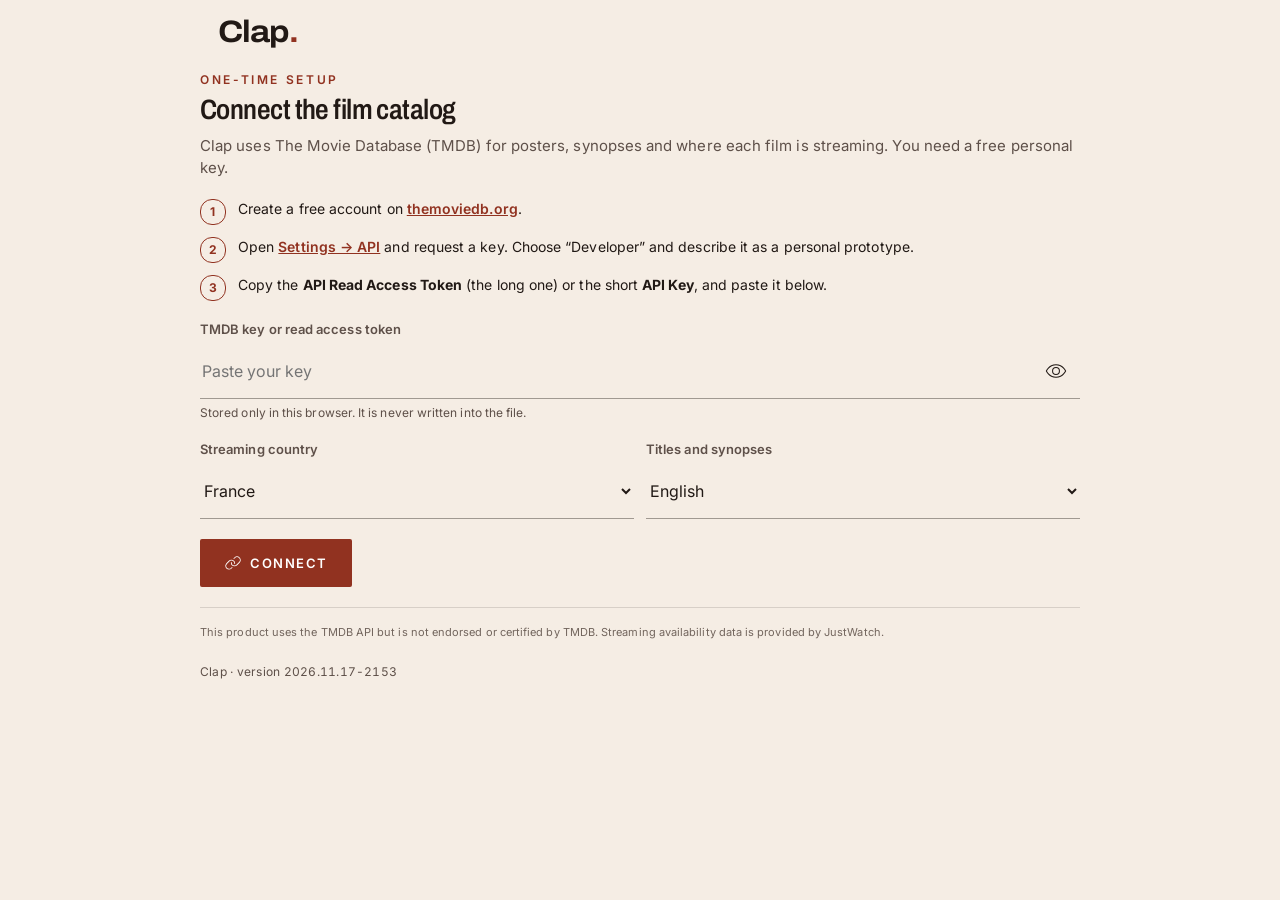
==== commit 7ff16e77: "Bigger brick update card; toasts back at the bottom Co-Authored-By: Claude Opus 5.5 <noreply@anthrop" ====
--- a/index.html
+++ b/index.html
@@ -782,6 +782,22 @@
 .pg-arrow.next .ms{transform:rotate(180deg)}
 .pg-arrow:disabled{opacity:.35;cursor:default}
 .refresh-row .pager{margin-bottom:8px}
+
+/* Toasts at the bottom, above the tab bar */
+.snack{top:auto;bottom:calc(var(--toast-b,88px));transform:translateY(16px)}
+.snack.show{transform:none}
+.upd{position:absolute;left:12px;right:12px;bottom:calc(var(--toast-b,88px));z-index:61;display:flex;align-items:center;gap:12px;min-height:72px;padding:12px 10px 12px 14px;border-radius:10px;background:var(--amber);color:var(--on-amber);box-shadow:0 14px 34px color-mix(in srgb,var(--amber) 45%,transparent),0 2px 6px rgba(0,0,0,.18);transform:translateY(20px);opacity:0;transition:transform .28s cubic-bezier(.2,0,0,1),opacity .2s}
+.upd.show{transform:none;opacity:1}
+.upd-ic{width:40px;height:40px;border-radius:50%;flex:none;display:grid;place-items:center;background:rgba(255,255,255,.16)}
+.upd-ic .ms{font-size:22px}
+.upd-txt{flex:1;min-width:0;display:flex;flex-direction:column;gap:2px}
+.upd-txt b{font-family:var(--font-display);font-stretch:85%;font-size:17px;font-weight:700;line-height:20px;letter-spacing:-.01em}
+.upd-txt small{font-size:13px;line-height:17px;opacity:.88}
+.upd-go{display:inline-flex;align-items:center;gap:6px;height:42px;padding:0 16px;border:0;border-radius:999px;background:#fff7ef;color:#7a2a1b;font-weight:700;font-size:14px;flex:none}
+.upd-go .ms{font-size:17px}
+.upd-x{width:36px;height:36px;border:0;border-radius:50%;background:transparent;color:inherit;display:grid;place-items:center;flex:none;opacity:.8}
+.upd-x .ms{font-size:18px}
+@media (min-width:600px){.upd{margin-inline:auto;max-width:520px}}
 </style>
 </head>
 <body>
@@ -969,6 +985,7 @@
   </section>
 
   <div class="snack" id="snack" role="status" aria-live="polite"><span id="snack-t"></span><button id="snack-a">Undo</button></div>
+  <div class="upd" id="upd" role="status" aria-live="polite" hidden><span class="upd-ic" id="upd-ic"></span><span class="upd-txt"><b>Update ready</b><small id="upd-sub">Refresh to get the latest Clap.</small></span><button class="upd-go" id="upd-go">Refresh</button><button class="upd-x" id="upd-x" aria-label="Later"></button></div>
 </div>
 
 <script>
@@ -1209,7 +1226,7 @@
     onOk:()=>{lists=lists.filter(x=>x!==cur);openList=null;save();renderLists();renderTopbar();snack("List deleted")}});
 });
 document.querySelectorAll(".view").forEach(v=>v.addEventListener("scroll",()=>$("#topbar").classList.toggle("scrolled",v.scrollTop>4),{passive:true}));
-function go(v){
+function go(v){setTimeout(placeToasts,0);
   view=v;if(v==="settings"||v==="results")discoverSub=v;
   for(const id of["setup","settings","results","search","lists","theatres"])$("#v-"+id).hidden=v!==id;
   $("#navbar").hidden=v==="setup";
@@ -2141,12 +2158,19 @@
 
 /* ================= Snackbar ================= */
 let snackT=null,snackFn=null;
+function placeToasts(){
+  const n=$("#navbar"),nh=n&&n.offsetParent&&!$("#detail").classList.contains("open")?n.offsetHeight:0;
+  const v=document.querySelector(".view:not([hidden])"),cta=v&&v.querySelector(".bottom-cta"),ch=cta&&cta.offsetParent?cta.offsetHeight:0;
+  document.documentElement.style.setProperty("--toast-b",(nh+ch+12)+"px");
+}
+addEventListener("resize",placeToasts);
 function snack(msg,undo,label,sticky){
+  placeToasts();
   $("#snack-t").textContent=msg;snackFn=undo||null;$("#snack-a").hidden=!undo;$("#snack-a").textContent=label||"Undo";
   $("#snack").classList.add("show");clearTimeout(snackT);if(sticky!==true)snackT=setTimeout(()=>$("#snack").classList.remove("show"),typeof sticky==="number"?sticky:3200);
 }
 /* ================= Update notice ================= */
-const APP_VERSION="2026.11.17-2150";
+const APP_VERSION="2026.11.17-2153";
 $("#app-ver").textContent=APP_VERSION;
 let updateShown=false;
 async function checkUpdate(){
@@ -2155,8 +2179,15 @@
     const r=await fetch("version.json?t="+Date.now(),{cache:"no-store"});if(!r.ok)return;
     const j=await r.json();
     if(j.version&&j.version!==APP_VERSION){updateShown=true;
-      snack("New version of Clap available",()=>location.replace(location.pathname+"?v="+encodeURIComponent(j.version)),"Refresh",true)}
+      showUpdate(j.version)}
   }catch(e){}
+}
+function showUpdate(ver){
+  const u=$("#upd");$("#upd-ic").innerHTML=icon("auto_awesome",1);$("#upd-x").innerHTML=icon("close");
+  $("#upd-go").textContent="Refresh";
+  $("#upd-go").onclick=()=>location.replace(location.pathname+"?v="+encodeURIComponent(ver));
+  $("#upd-x").onclick=()=>{u.classList.remove("show");setTimeout(()=>u.hidden=true,250)};
+  placeToasts();u.hidden=false;requestAnimationFrame(()=>requestAnimationFrame(()=>u.classList.add("show")));
 }
 document.addEventListener("visibilitychange",()=>{if(document.visibilityState==="visible")checkUpdate()});
 setTimeout(checkUpdate,1500);
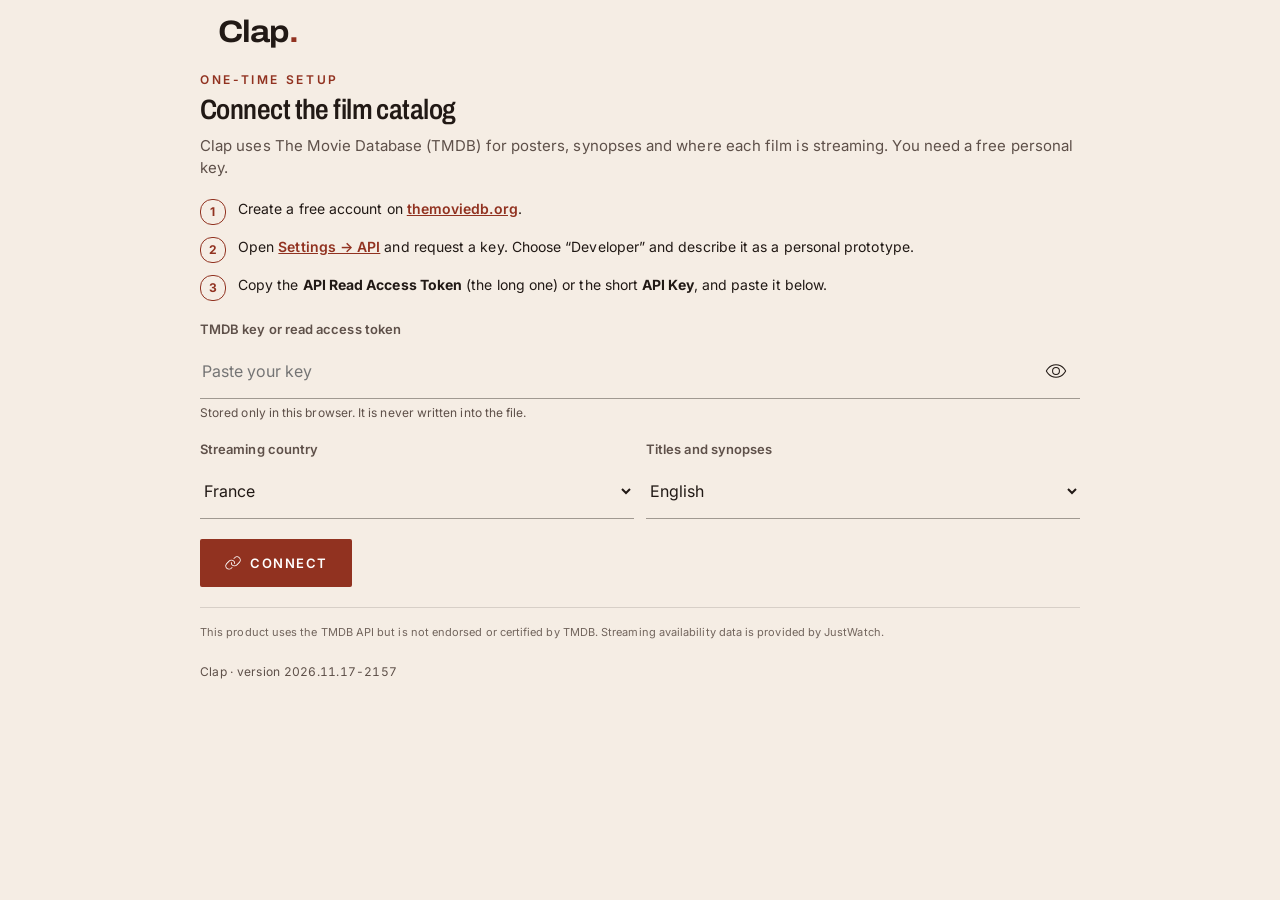
==== commit c919a6b4: "Status bar colour follows the in-app theme; icon files renamed to v3 Co-Authored-By: Claude Opus 5.5" ====
--- a/index.html
+++ b/index.html
@@ -4,9 +4,9 @@
 <meta charset="utf-8">
 <meta name="viewport" content="width=device-width,initial-scale=1,maximum-scale=1,minimum-scale=1,user-scalable=no,viewport-fit=cover">
 <title>Clap</title>
-<link rel="manifest" href="manifest.webmanifest?v=2">
-<link rel="icon" type="image/png" href="icon-192-v2.png">
-<link rel="apple-touch-icon" href="apple-touch-icon-v2.png">
+<link rel="manifest" href="manifest.webmanifest?v=3">
+<link rel="icon" type="image/png" href="icon-192-v3.png">
+<link rel="apple-touch-icon" href="apple-touch-icon-v3.png">
 <meta name="theme-color" content="#f5ede4" media="(prefers-color-scheme: light)">
 <meta name="theme-color" content="#130d0b" media="(prefers-color-scheme: dark)">
 <meta name="mobile-web-app-capable" content="yes">
@@ -1195,7 +1195,10 @@
 /* ================= Theme ================= */
 const mq=window.matchMedia?matchMedia("(prefers-color-scheme: dark)"):null;
 function effTheme(){return theme||(mq&&mq.matches?"dark":"light")}
-function applyTheme(){if(theme)document.documentElement.setAttribute("data-theme",theme);else document.documentElement.removeAttribute("data-theme");renderTopbar()}
+function applyTheme(){if(theme)document.documentElement.setAttribute("data-theme",theme);else document.documentElement.removeAttribute("data-theme");renderTopbar();syncThemeColor()}
+/* Status bar colour = the app background, whatever theme is chosen in Clap */
+function syncThemeColor(){const c=getComputedStyle(document.documentElement).getPropertyValue("--bg").trim();if(!c)return;document.querySelectorAll('meta[name="theme-color"]').forEach(m=>m.setAttribute("content",c))}
+try{matchMedia("(prefers-color-scheme: dark)").addEventListener("change",syncThemeColor)}catch(e){}
 function toggleTheme(){theme=effTheme()==="dark"?"light":"dark";applyTheme();save()}
 
 /* ================= Top bar & navigation ================= */
@@ -2170,7 +2173,7 @@
   $("#snack").classList.add("show");clearTimeout(snackT);if(sticky!==true)snackT=setTimeout(()=>$("#snack").classList.remove("show"),typeof sticky==="number"?sticky:3200);
 }
 /* ================= Update notice ================= */
-const APP_VERSION="2026.11.17-2153";
+const APP_VERSION="2026.11.17-2157";
 $("#app-ver").textContent=APP_VERSION;
 let updateShown=false;
 async function checkUpdate(){
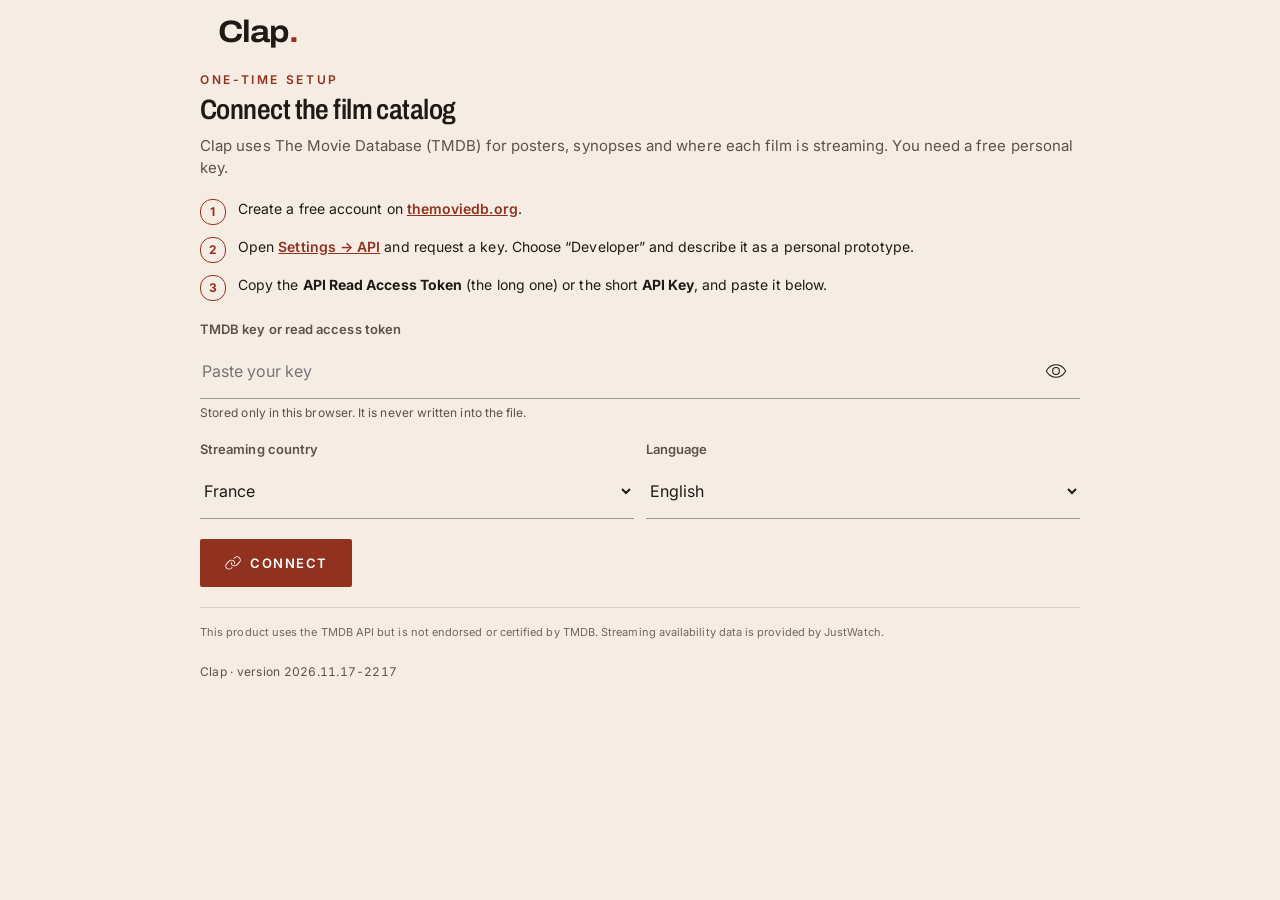
==== commit 12cdc44d: "One Language setting: full English or full French interface and content Co-Authored-By: Claude Opus " ====
--- a/index.html
+++ b/index.html
@@ -829,7 +829,7 @@
       </div>
       <div class="row2">
         <div class="field"><label for="f-region">Streaming country</label><div class="input-wrap"><select id="f-region"></select></div></div>
-        <div class="field"><label for="f-lang">Titles and synopses</label><div class="input-wrap"><select id="f-lang"><option value="en-US">English</option><option value="fr-FR">Français</option></select></div></div>
+        <div class="field"><label for="f-lang">Language</label><div class="input-wrap"><select id="f-lang" data-notr><option value="en-US">English</option><option value="fr-FR">Français</option></select></div></div>
       </div>
       <div class="alert" id="setup-err" role="alert" hidden><svg class="ms" viewBox="0 0 256 256" aria-hidden="true" focusable="false"><path d="M128,26A102,102,0,1,0,230,128,102.12,102.12,0,0,0,128,26Zm0,192a90,90,0,1,1,90-90A90.1,90.1,0,0,1,128,218Zm-6-82V80a6,6,0,0,1,12,0v56a6,6,0,0,1-12,0Zm16,36a10,10,0,1,1-10-10A10,10,0,0,1,138,172Z"/></svg><span id="setup-err-t"></span></div>
       <div class="setup-actions">
@@ -998,6 +998,190 @@
 <script>
 (function(){
 "use strict";
+/* ================= Language: one setting drives the whole app (interface + film content) ================= */
+const UI_FR=(()=>{try{for(const k of ["cesoir.tmdb.v1","clap.preview.v2"]){const d=JSON.parse(localStorage.getItem(k)||"null");if(d&&d.cfg&&d.cfg.lang)return d.cfg.lang.startsWith("fr")}}catch(e){}
+  return /^fr\b/i.test(navigator.language||"")})();
+const LOC=UI_FR?"fr-FR":"en-GB",LANG2=UI_FR?"fr":"en";
+document.documentElement.lang=LANG2;
+const FR={
+/* navigation & shell */
+"Discover":"Découvrir","Search":"Rechercher","Lists":"Listes","In theatres":"Au cinéma","Settings":"Réglages","Main":"Navigation principale",
+"Results":"Résultats","Tonight's picks":"La sélection du soir","Your settings":"Tes filtres","Back to settings":"Retour aux filtres","Back":"Retour",
+"Back to lists":"Retour aux listes","Close details":"Fermer la fiche","Film details":"Fiche du film","Clap · version":"Clap · version",
+/* discover / filters */
+"Tonight":"Ce soir","What are we":"Qu'est-ce qu'on","watching":"regarde","tonight?":"ce soir ?","Surprise me":"Surprends-moi","Reset":"Réinitialiser",
+"Who's watching?":"Qui regarde ?","Who's watching":"Qui regarde","Family mode leaves out horror and favours family and animated films.":"Le mode En famille écarte l'horreur et privilégie les films familiaux et d'animation.",
+"How do you want to feel?":"Envie de quoi ?","Pick up to three. This weighs most in the ranking.":"Jusqu'à trois. C'est ce qui compte le plus dans le classement.",
+"Genres":"Genres","Optional, up to five. When empty, your mood picks the genres.":"Facultatif, jusqu'à cinq. Sans choix, ton envie choisit les genres.","From your mood":"Selon ton envie",
+"How well known?":"Connu ou confidentiel ?","How well known":"Notoriété","From films everyone has seen to cinephile deep cuts.":"Des films que tout le monde a vus aux pépites de cinéphiles.",
+"Any":"Indifférent","No preference: from blockbusters to rare finds.":"Pas de préférence : des blockbusters aux raretés.",
+"Where can you watch?":"Où peux-tu le regarder ?","Add a service":"Ajouter un service","Only my platforms":"Seulement mes plateformes","My platforms only":"Seulement mes plateformes",
+"Only show films on my platforms":"N'afficher que les films de mes plateformes","Hide films you'd have to rent or buy":"Masquer les films à louer ou à acheter",
+"No services yet. Add the ones you subscribe to.":"Aucun service pour l'instant. Ajoute ceux auxquels tu es abonné.",
+"Fine-tune":"Affiner","Release period":"Période de sortie","Period":"Période","Any period":"Toutes périodes","Image":"Image","Any image":"Toutes images",
+"Length":"Durée","Any length":"Toutes durées","Original language":"Langue originale","Any language":"Toutes langues",
+"Hide films I've seen":"Masquer les films déjà vus","Leave out the films in your Seen diary":"Écarter les films de ton journal Vus",
+"Find films":"Trouver des films","Pick a filter to start":"Choisis un filtre pour commencer","in the TMDB catalog":"dans le catalogue TMDB",
+"Counting…":"Calcul…","Count unavailable":"Nombre indisponible","Loosen a setting to see results":"Élargis un filtre pour voir des résultats","Loosen a setting for more choice":"Élargis un filtre pour plus de choix",
+"Closest match left for these settings":"Le plus proche restant pour ces filtres",
+/* results */
+"Tonight's pick":"Le choix du soir","Also good tonight":"Aussi bien ce soir","Ranked for you":"Classés pour toi","Read more about this film":"En savoir plus sur ce film",
+"See all watch options":"Voir toutes les options","Show 10 more":"10 de plus","The next round goes further down the ranking, so expect weaker matches.":"La série suivante descend dans le classement : attends-toi à des choix moins proches.",
+"That's the last round for these settings.":"C'est la dernière série pour ces filtres.","Back to best matches":"Revenir aux meilleurs choix",
+"You've been further down the list. Use the arrows or numbers to move between rounds.":"Tu es déjà allé plus loin. Utilise les flèches ou les numéros pour passer d'une série à l'autre.",
+"Result rounds":"Séries de résultats","Previous 10":"10 précédents","Next 10":"10 suivants","Round 1, best matches":"Série 1, meilleurs choix",
+"That's every film that fits":"Tu as vu tous les films qui correspondent","Nothing fits these settings":"Aucun film ne correspond à ces filtres",
+"Try a wider period, another discovery level, or turn off “Only my platforms”.":"Essaie une période plus large, une autre notoriété, ou désactive « Seulement mes plateformes ».",
+"Edit settings":"Modifier les filtres","Search didn't finish":"La recherche n'a pas abouti","Try again":"Réessayer","Check key":"Vérifier la clé",
+"Works for the whole family":"Idéal pour toute la famille","Good with a group":"Parfait à plusieurs","Shot in black and white":"Tourné en noir et blanc",
+/* errors & loading */
+"Can't reach TMDB. Check your internet connection, and turn off any ad or tracker blocker for this page.":"Impossible de joindre TMDB. Vérifie ta connexion internet et désactive tout bloqueur de publicités ou de traqueurs pour cette page.",
+"TMDB didn't answer within 12 seconds. Check your connection, or try another browser.":"TMDB n'a pas répondu en 12 secondes. Vérifie ta connexion ou essaie un autre navigateur.",
+"TMDB refused this key. Check that you copied the whole key or token.":"TMDB a refusé cette clé. Vérifie que tu as copié la clé ou le jeton en entier.",
+"TMDB returned an error":"TMDB a renvoyé une erreur","Too many requests at once. Wait a few seconds and try again.":"Trop de requêtes à la fois. Attends quelques secondes et réessaie.",
+"Check your TMDB key":"Vérifie ta clé TMDB","Paste your TMDB key or read access token first.":"Colle d'abord ta clé TMDB ou ton jeton d'accès.",
+"This preview blocks requests to TMDB. Download the file and open it directly in Chrome, Safari or Firefox.":"Cet aperçu bloque les requêtes vers TMDB. Télécharge le fichier et ouvre-le directement dans Chrome, Safari ou Firefox.",
+"Searching the TMDB catalog":"Recherche dans le catalogue TMDB","Looking further down the list":"On cherche plus loin dans la liste","Loading your picks":"Chargement de tes choix",
+"Loading film details":"Chargement du film","Loading films in cinemas":"Chargement des films à l'affiche","Loading what's trending":"Chargement des tendances",
+"Looking for cinemas":"Recherche des cinémas","Finding films…":"Recherche de films…","Connecting…":"Connexion…",
+/* film page */
+"Mark as seen":"Marquer comme vu","Seen. Change the date":"Vu. Changer la date","Save to a list":"Ajouter à une liste","Saved in a list. Change lists":"Dans une liste. Changer de liste",
+"Swipe up to close":"Glisse vers le haut pour fermer","Swipe down for details":"Glisse vers le bas pour les détails","Directed by":"Réalisé par","Director":"Réalisateur",
+"Story":"Synopsis","Why it fits tonight":"Pourquoi ce soir","Streaming":"Streaming","Subscription":"Abonnement","Rent or buy":"Location ou achat","Prices":"Prix",
+"Open":"Ouvrir","Website":"Site web","To rent or buy":"À louer ou à acheter","On your platforms":"Sur tes plateformes","Save":"Enregistrer",
+"Saved · change lists":"Enregistré · changer de liste","Add to a list":"Ajouter à une liste","Find showtimes":"Trouver une séance",
+"Availability from JustWatch via TMDB. On a phone, “Open” launches the platform's app, or takes you to the store to install it. On a computer it opens the platform's website.":"Disponibilités fournies par JustWatch via TMDB. Sur téléphone, « Ouvrir » lance l'application de la plateforme, ou la boutique pour l'installer. Sur ordinateur, son site web s'ouvre.",
+"No synopsis available in this language yet.":"Pas encore de synopsis dans cette langue.","Director unknown":"Réalisateur inconnu","Couldn't load this film":"Impossible de charger ce film",
+"Seen on":"Vu le","Change date":"Changer la date","Remove from Seen":"Retirer des Vus",
+/* seen dialog */
+"When did you see it?":"Quand l'as-tu vu ?","Change the date":"Changer la date","Date you saw it":"Date de visionnage","Today":"Aujourd'hui","Yesterday":"Hier",
+"Pick the date you saw it.":"Choisis la date du visionnage.","That date is in the future. Pick today or earlier.":"Cette date est dans le futur. Choisis aujourd'hui ou avant.",
+"Cancel":"Annuler","Undo":"Annuler","Done":"OK","Create":"Créer","Delete":"Supprimer","Change":"Modifier",
+/* lists */
+"Save to list":"Ajouter à une liste","Favorites":"Favoris","New list":"Nouvelle liste","Rename list":"Renommer la liste","Delete list":"Supprimer la liste",
+"Give the list a name.":"Donne un nom à la liste.","You already have a list with this name.":"Tu as déjà une liste avec ce nom.",
+"Name it the way you like, for example “Sunday afternoons” or “Date nights”.":"Nomme-la comme tu veux, par exemple « Dimanches après-midi » ou « Soirées en amoureux ».",
+"List deleted":"Liste supprimée","Removed from Seen":"Retiré des Vus","Removed from Favorites":"Retiré des Favoris","Suggestions restored":"Suggestions rétablies",
+"All filters cleared":"Tous les filtres sont effacés","Key removed from this browser":"Clé supprimée de ce navigateur",
+"Your lists":"Tes listes","Seen":"Vus","Your film diary. Mark a film as seen to start it.":"Ton journal de films. Marque un film comme vu pour le commencer.",
+"Tap the bookmark on a film to add it here.":"Touche le marque-page d'un film et choisis Favoris pour l'ajouter ici.",
+"Search or discover a film, then tap the bookmark to add it here.":"Cherche ou découvre un film, puis touche le marque-page pour l'ajouter ici.","Search films":"Chercher des films",
+"This week":"Cette semaine","This month":"Ce mois-ci","This year":"Cette année","All":"Tout",
+"seen this week":"vus cette semaine","seen this month":"vus ce mois-ci","seen this year":"vus cette année","seen in total":"vus au total",
+"Your diary is empty":"Ton journal est vide","Nothing seen this week":"Aucun film vu cette semaine","Nothing seen this month":"Aucun film vu ce mois-ci","Nothing seen this year":"Aucun film vu cette année",
+"Open a film and tap the eye to mark it as seen, with the date you watched it.":"Ouvre un film et touche l'œil pour le marquer comme vu, avec la date du visionnage.","None yet":"Aucun pour l'instant",
+/* search */
+"Trending this week":"Tendances de la semaine","No film found":"Aucun film trouvé","More results":"Plus de résultats","Couldn't load suggestions":"Impossible de charger les suggestions",
+"Show more films":"Plus de films","Search for a film":"Rechercher un film","Clear search":"Effacer la recherche",
+/* in theatres */
+"Now in cinemas":"À l'affiche","City or area":"Ville ou quartier","Use my location":"Utiliser ma position","Your location":"Ta position",
+"Choose a city or use your location to see cinemas nearby.":"Choisis une ville ou utilise ta position pour voir les cinémas proches.","Cinemas nearby":"Cinémas à proximité",
+"Cinemas within":"Cinémas dans un rayon de","Distance":"Distance","Cinemas can't be loaded right now. Try again in a moment.":"Impossible de charger les cinémas pour l'instant. Réessaie dans un moment.",
+"No place found. Try a city name.":"Aucun lieu trouvé. Essaie un nom de ville.","Place search isn't reachable right now.":"La recherche de lieux est indisponible pour l'instant.","Places":"Lieux",
+"Location isn't available on this device. Type a city instead.":"La localisation n'est pas disponible sur cet appareil. Tape plutôt une ville.",
+"Location access was refused. Type a city instead.":"L'accès à ta position a été refusé. Tape plutôt une ville.","Couldn't find your location. Type a city instead.":"Impossible de trouver ta position. Tape plutôt une ville.",
+"Most popular first. Pick a mood in Discover to rank these for you.":"Les plus populaires d'abord. Choisis une envie dans Découvrir pour les classer pour toi.",
+"Places and cinemas © OpenStreetMap contributors. Films from TMDB. Showtimes open a web search for screenings near you.":"Lieux et cinémas © contributeurs OpenStreetMap. Films : TMDB. Les séances ouvrent une recherche web des projections près de chez toi.",
+"Show all":"Tout afficher","Show less":"Afficher moins","Cinema":"Cinéma","Place":"Lieu","your settings":"tes filtres",
+/* settings / setup */
+"One-time setup":"Configuration unique","Connect the film catalog":"Connecter le catalogue de films",
+"Clap uses The Movie Database (TMDB) for posters, synopses and where each film is streaming. You need a free personal key.":"Clap utilise The Movie Database (TMDB) pour les affiches, les synopsis et les plateformes de chaque film. Il te faut une clé personnelle gratuite.",
+"Appearance":"Apparence","System":"Système","Light":"Clair","Dark":"Sombre","Film catalog":"Catalogue de films","Create a free account on":"Crée un compte gratuit sur",
+"and request a key. Choose “Developer” and describe it as a personal prototype.":"et demande une clé. Choisis « Developer » et décris-la comme un prototype personnel.",
+"Copy the":"Copie le","(the long one) or the short":"(le plus long) ou la courte",", and paste it below.":", puis colle-la ci-dessous.",
+"TMDB key or read access token":"Clé TMDB ou jeton d'accès","Paste your key":"Colle ta clé","Show key":"Afficher la clé","Hide key":"Masquer la clé",
+"Stored only in this browser. It is never written into the file.":"Enregistrée uniquement dans ce navigateur. Elle n'est jamais écrite dans le fichier.",
+"Streaming country":"Pays de streaming","Language":"Langue","Connect":"Se connecter","Remove key":"Supprimer la clé","Connect to TMDB":"Connexion à TMDB",
+"This product uses the TMDB API but is not endorsed or certified by TMDB. Streaming availability data is provided by JustWatch.":"Ce produit utilise l'API TMDB mais n'est ni approuvé ni certifié par TMDB. Les données de disponibilité en streaming sont fournies par JustWatch.",
+"Film data and images from TMDB. This product uses the TMDB API but is not endorsed or certified by TMDB. Streaming availability by JustWatch.":"Données et images des films : TMDB. Ce produit utilise l'API TMDB mais n'est ni approuvé ni certifié par TMDB. Disponibilités en streaming : JustWatch.",
+"Interface, titles and synopses":"Interface, titres et synopsis",
+/* streaming services picker */
+"Your streaming services":"Tes services de streaming","Find a service":"Chercher un service","Select your subscriptions.":"Sélectionne tes abonnements.",
+"In your subscriptions":"Dans tes abonnements","Service":"Service",
+/* update card */
+"Update ready":"Mise à jour prête","Refresh to get the latest Clap.":"Actualise pour en profiter.","Refresh":"Actualiser","Later":"Plus tard"
+};
+const frT=s=>FR[s]!=null?FR[s]:s;
+const frLow=s=>{const k=Object.keys(FR).find(x=>x.toLowerCase()===s.toLowerCase());return k?FR[k].toLowerCase():s};
+const frList=s=>s.split(/, | and /).map(frT).join(", ");
+const frNum=s=>s.replace(/(\d)\.(\d)/g,"$1,$2");
+const FRX=[
+  [/^(\d+) films? fits?$/,(m,n)=>`${n} film${+n>1?"s":""} correspond${+n>1?"ent":""}`],
+  [/^(\d+) selected$/,(m,n)=>`${n} sélectionné${+n>1?"s":""}`],
+  [/^(\d+) of (\d+) · max$/,"$1 sur $2 · max"],
+  [/^(\d+) lists?$/,(m,n)=>`${n} liste${+n>1?"s":""}`],
+  [/^(\d+) films?, newest first$/,(m,n)=>`${n} film${+n>1?"s":""}, les plus récents d'abord`],
+  [/^(\d+) results? for “(.*)”$/,(m,n,q)=>`${n} résultat${+n>1?"s":""} pour « ${q} »`],
+  [/^(\d+) films? seen$/,(m,n)=>`${n} film${+n>1?"s":""} vu${+n>1?"s":""}`],
+  [/^(\S+) this week · (\S+) this month · (\S+) this year$/,"$1 cette semaine · $2 ce mois-ci · $3 cette année"],
+  [/^Ranked from (.+) matching films$/,"Classés parmi $1 films correspondants"],
+  [/^Picks (\d+)–(\d+) from (.+) matching films$/,"Choix $1 à $2 parmi $3 films correspondants"],
+  [/^Next (\d+) picks?$/,"Les $1 choix suivants"],
+  [/^Round (\d+) · looser matches$/,"Série $1 · choix plus larges"],
+  [/^Round (\d+)$/,"Série $1"],
+  [/^(\d+)% match$/,"Compatible à $1 %"],
+  [/^Fits your mood: (.+)$/,(m,x)=>"Correspond à ton envie : "+x.split(", ").map(frLow).join(", ")],
+  [/^Genre: (.+)$/,(m,x)=>"Genre : "+frList(x)],
+  [/^Rated ([\d.]+)\/10 by (.+) TMDB members$/,(m,a,b)=>`Noté ${frNum(a)}/10 par ${b} membres TMDB`],
+  [/^([\d.]+) · (.+) votes$/,(m,a,b)=>`${frNum(a)} · ${b} votes`],
+  [/^Released in (\d+), inside (\d+)–(.+)$/,(m,y,a,b)=>`Sorti en ${y}, dans la période ${a}–${b==="today"?"aujourd'hui":b}`],
+  [/^Runs (.+)$/,"Dure $1"],
+  [/^Original language: (.+)$/,"Langue originale : $1"],
+  [/^On (.+), in your subscriptions$/,(m,x)=>`Sur ${x.replace(/ and /g," et ")}, dans tes abonnements`],
+  [/^You've seen all (\d+) matches\. Widen the period or turn off “Only my platforms” for more\.$/,"Tu as vu les $1 films correspondants. Élargis la période ou désactive « Seulement mes plateformes » pour en voir plus."],
+  [/^Watch on (.+)$/,"Voir sur $1"],
+  [/^Where to watch in (.+)$/,"Où le regarder · $1"],
+  [/^Not streaming in (.+)$/,"Pas en streaming · $1"],
+  [/^Not available to stream, rent or buy in (.+) right now\.$/,"Indisponible en streaming, location ou achat ($1) pour l'instant."],
+  [/^With (.+)$/,"Avec $1"],
+  [/^Seen (\d.*)$/,"Vu le $1"],
+  [/^(.+), seen (.+)$/,"$1, vu le $2"],
+  [/^Change the date for (.+)$/,"Changer la date de $1"],
+  [/^Remove (.+) from your services$/,"Retirer $1 de tes services"],
+  [/^Remove (.+) from (.+)$/,(m,a,b)=>`Retirer ${a} de ${b==="Seen"?"tes Vus":frT(b)}`],
+  [/^Removed from (.+)$/,(m,b)=>`Retiré de ${frT(b)}`],
+  [/^(.+) removed$/,"$1 retiré"],
+  [/^Poster of (.+)$/,"Affiche de $1"],
+  [/^Details for (.+)$/,"Fiche de $1"],
+  [/^Showtimes for (.+)$/,"Séances de $1"],
+  [/^Open (.+) in Maps$/,"Ouvrir $1 dans Plans"],
+  [/^Delete “(.+)”\?$/,"Supprimer « $1 » ?"],
+  [/^The list is removed\. Its (\d+) films? stays? in your other lists\.$/,(m,n)=>`La liste est supprimée. ${+n>1?`Ses ${n} films restent`:"Son film reste"} dans tes autres listes.`],
+  [/^No films in (.+) yet$/,(m,x)=>`Aucun film dans ${frT(x)} pour l'instant`],
+  [/^Nothing matches “(.*)”\. Check the spelling, or try the original title\.$/,"Rien ne correspond à « $1 ». Vérifie l'orthographe ou essaie le titre original."],
+  [/^Searching for “(.*)”$/,"Recherche de « $1 »"],
+  [/^Cinemas within (.+)$/,"Cinémas à moins de $1"],
+  [/^No cinema found within (.+)\. Try a larger distance\.$/,"Aucun cinéma à moins de $1. Essaie une distance plus grande."],
+  [/^No film listed in cinemas for (.+) right now\.$/,"Aucun film à l'affiche pour l'instant ($1)."],
+  [/^Ranked for your Discover filters: (.+)$/,(m,x)=>`Classés selon tes filtres Découvrir : ${frT(x)}`],
+  [/^Your services in (.+)\. Tap to select, × to remove, or add the ones you subscribe to\.$/,"Tes services ($1). Touche pour sélectionner, × pour retirer, ou ajoute ceux auxquels tu es abonné."],
+  [/^(\d+) services available in (.+)\. Tick the ones you subscribe to\.$/,"$1 services disponibles ($2). Coche ceux auxquels tu es abonné."],
+  [/^No service called “(.*)” in (.+)\.$/,"Aucun service nommé « $1 » ($2)."],
+  [/^Restore the (\d+) suggestions$/,"Rétablir les $1 suggestions"],
+  [/^Something went wrong after connecting: (.*)$/,"Un problème est survenu après la connexion : $1"],
+  [/^Up to (\d+) (.+)$/,"Jusqu'à $1 $2"],
+  [/^Out (.+)$/,"Sortie le $1"],
+  [/^Rated$/,"Noté"]
+];
+function trFR(t){
+  if(FR[t]!=null)return FR[t];
+  for(const[re,f]of FRX){const m=t.match(re);if(m)return typeof f==="function"?f(...m):t.replace(re,f)}
+  if(t.includes(" · ")){let hit=false;const out=t.split(" · ").map(p=>{const k=p.trim();if(!k)return p;const v=FR[k]!=null?FR[k]:(()=>{for(const[re,f]of FRX){const m=k.match(re);if(m)return typeof f==="function"?f(...m):k.replace(re,f)}return null})();if(v!=null){hit=true;return p.replace(k,v)}return p}).join(" · ");if(hit)return out}
+  if(/(^|· )Out \d/.test(t))return t.replace(/(^|· )Out (\d)/g,"$1Sortie le $2");
+  return null;
+}
+const NOTR=".pick-info h2,.d-title h2,.item-txt b,.rtxt b,.orig,.pick-desc,[data-notr]";
+function frText(n){const el=n.parentElement;if(!el||el.closest("script,style")||el.closest(NOTR))return;
+  const raw=n.data,k=raw.trim();if(!k||!/[A-Za-z]/.test(k))return;const v=trFR(k);if(v!=null&&v!==k)n.data=raw.replace(k,v)}
+const FR_ATTRS=["aria-label","placeholder","title","alt"];
+function frEl(el){if(el.closest&&el.closest("script,style,[data-notr]"))return;for(const a of FR_ATTRS){const v=el.getAttribute&&el.getAttribute(a);if(v){const t=trFR(v.trim());if(t!=null&&t!==v)el.setAttribute(a,t)}}}
+function frTree(root){if(root.nodeType===3){frText(root);return}if(root.nodeType!==1)return;frEl(root);
+  root.querySelectorAll("*").forEach(frEl);const w=document.createTreeWalker(root,NodeFilter.SHOW_TEXT);let n;while(n=w.nextNode())frText(n)}
+if(UI_FR){
+  frTree(document.body);document.title="Clap";
+  new MutationObserver(ms=>{for(const m of ms){if(m.type==="characterData")frText(m.target);else if(m.type==="attributes")frEl(m.target);else m.addedNodes.forEach(frTree)}})
+    .observe(document.body,{subtree:true,childList:true,characterData:true,attributes:true,attributeFilter:FR_ATTRS});
+}
 /* ================= Reference data ================= */
 const API="https://api.themoviedb.org/3", IMG="https://image.tmdb.org/t/p/";
 const img=(size,path)=>window.__CLAP_IMG?window.__CLAP_IMG(size,path):IMG+size+path;
@@ -1029,6 +1213,20 @@
 const LEN=[{k:"any",n:"Any"},{k:"short",n:"Under 1h40"},{k:"mid",n:"Under 2h"},{k:"long",n:"2h20+"}];
 const LANGS=[{k:"any",n:"Any"},{k:"fr",n:"French"},{k:"en",n:"English"},{k:"world",n:"World"}];
 const ERA_PRESETS=[{n:"Any period",a:1920,b:2026},{n:"Before 1960",a:1920,b:1959},{n:"60s & 70s",a:1960,b:1979},{n:"80s & 90s",a:1980,b:1999},{n:"2000–2015",a:2000,b:2015},{n:"Last 10 years",a:2016,b:2026}];
+if(UI_FR){
+  const G={18:"Drame",35:"Comédie",53:"Thriller",878:"Science-fiction",27:"Horreur",10749:"Romance",16:"Animation",28:"Action",80:"Crime",12:"Aventure",14:"Fantastique",9648:"Mystère",99:"Documentaire",36:"Histoire",10402:"Musique",10752:"Guerre",37:"Western",10751:"Familial"};
+  GENRES.forEach(g=>{if(G[g[0]]){g[1]=G[g[0]];GNAME[g[0]]=G[g[0]]}});
+  const M={feelgood:"Bonne humeur",laugh:"Rire",thrilled:"Suspense",thoughtful:"Réflexion",moved:"Émotion",romantic:"Romantique",scared:"Frissons",mind:"Casse-tête",cozy:"Cocooning"};
+  MOODS.forEach(m=>{if(M[m.k])m.n=M[m.k]});
+  const W={solo:"Solo",duo:"À deux",friends:"Entre amis",family:"En famille"};WHO.forEach(o=>o.n=W[o.k]||o.n);
+  [["Populaire","Populaire","Grands films connus. Des valeurs sûres qui plaisent au plus grand nombre."],
+   ["Classique","Grand classique","Le canon : des films très bien notés, vus par un large public."],
+   ["Cinéphile","Choix cinéphile","Adorés des passionnés, moins connus de ton entourage."],
+   ["Pépite","Pépite rare","Rarement vus et bien notés. Pour découvrir un film dont tu n'as jamais entendu parler."]].forEach(([n,t,d],i)=>Object.assign(FAME[i],{n,t,d}));
+  const A={any:"Indifférent",color:"Couleur",bw:"Noir et blanc",short:"Moins de 1h40",mid:"Moins de 2h",long:"2h20 et plus",fr:"Français",en:"Anglais",world:"Monde"};
+  [IMAGE,LEN,LANGS].forEach(T=>T.forEach(o=>{if(A[o.k])o.n=A[o.k]}));
+  const E=["Toutes périodes","Avant 1960","Années 60 et 70","Années 80 et 90","2000–2015","10 dernières années"];ERA_PRESETS.forEach((o,i)=>o.n=E[i]);
+}
 const REGIONS=["FR","BE","CH","CA","LU","GB","US","DE","ES","IT"];
 /* Search pages per platform name. On phones these domains hand off to the installed app. */
 const PLATFORM_SEARCH=[
@@ -1057,7 +1255,7 @@
   DEFAULT_SERVICES.forEach(alts=>{for(const re of alts){const p=PROVIDERS.find(x=>re.test(x.n.trim())&&!ids.includes(x.id));if(p){ids.push(p.id);break}}});
   return ids.length?ids:PROVIDERS.slice(0,TOP_PLATS).map(p=>p.id);
 }
-let CFG={key:"",region:"FR",lang:"en-US"};
+let CFG={key:"",region:"FR",lang:UI_FR?"fr-FR":"en-US"};
 let thPlace=null, thRadius=5, seen={}, diaryRange="month", S, lists=[{id:"fav",name:"Favorites",films:[]}], meta={}, theme=null, view="setup", discoverSub="settings", openList=null;
 let PROVIDERS=[], PROV_BY_ID=new Map(), BW_KW=null;
 let ranked=[], round=1, maxRound=1, pool=null, searchSeq=0;
@@ -1079,10 +1277,10 @@
 const ICONS={"movie":["<path d=\"M216,106H86.68L209.53,73.57a6,6,0,0,0,4.26-7.38l-8.16-30a13.94,13.94,0,0,0-17-9.72L36.32,66.67a13.77,13.77,0,0,0-8.48,6.47,13.57,13.57,0,0,0-1.36,10.42L34,111.34c0,.22,0,.44,0,.66v88a14,14,0,0,0,14,14H208a14,14,0,0,0,14-14V112A6,6,0,0,0,216,106ZM125.75,55.48l33,19.07-42.43,11.2-33-19.07Zm66-17.41a1.92,1.92,0,0,1,2.34,1.26l6.57,24.18L175.26,70.2l-33-19.07ZM38.23,79.14a1.85,1.85,0,0,1,1.15-.87L66.86,71l33,19.08L44.66,104.68l-6.6-24.27A1.63,1.63,0,0,1,38.23,79.14ZM210,200a2,2,0,0,1-2,2H48a2,2,0,0,1-2-2V118H210Z\"/>","<path d=\"M216,104H102.09L210,75.51a8,8,0,0,0,5.68-9.84l-8.16-30a15.93,15.93,0,0,0-19.42-11.13L35.81,64.74a15.75,15.75,0,0,0-9.7,7.4,15.51,15.51,0,0,0-1.55,12L32,111.56c0,.14,0,.29,0,.44v88a16,16,0,0,0,16,16H208a16,16,0,0,0,16-16V112A8,8,0,0,0,216,104ZM192.16,40l6,22.07L164.57,71,136.44,54.72ZM77.55,70.27l28.12,16.24-59.6,15.73-6-22.08Z\"/>"],"settings":["<path d=\"M128,82a46,46,0,1,0,46,46A46.06,46.06,0,0,0,128,82Zm0,80a34,34,0,1,1,34-34A34,34,0,0,1,128,162Zm108-54.4a6,6,0,0,0-2.92-4L202.64,86.22l-.42-.71L202.1,51.2A6,6,0,0,0,200,46.64a110.12,110.12,0,0,0-36.07-20.31,6,6,0,0,0-4.84.45L128.46,43.86h-1L96.91,26.76a6,6,0,0,0-4.86-.44A109.92,109.92,0,0,0,56,46.68a6,6,0,0,0-2.12,4.55l-.16,34.34c-.14.23-.28.47-.41.71L22.91,103.57A6,6,0,0,0,20,107.62a104.81,104.81,0,0,0,0,40.78,6,6,0,0,0,2.92,4l30.42,17.33.42.71.12,34.31A6,6,0,0,0,56,209.36a110.12,110.12,0,0,0,36.07,20.31,6,6,0,0,0,4.84-.45l30.61-17.08h1l30.56,17.1A6.09,6.09,0,0,0,162,230a5.83,5.83,0,0,0,1.93-.32,109.92,109.92,0,0,0,36-20.36,6,6,0,0,0,2.12-4.55l.16-34.34c.14-.23.28-.47.41-.71l30.42-17.29a6,6,0,0,0,2.92-4.05A104.81,104.81,0,0,0,236,107.6Zm-11.25,35.79L195.32,160.1a6.07,6.07,0,0,0-2.28,2.3c-.59,1-1.21,2.11-1.86,3.14a6,6,0,0,0-.91,3.16l-.16,33.21a98.15,98.15,0,0,1-27.52,15.53L133,200.88a6,6,0,0,0-2.93-.77h-.14c-1.24,0-2.5,0-3.74,0a6,6,0,0,0-3.07.76L93.45,217.43a98,98,0,0,1-27.56-15.49l-.12-33.17a6,6,0,0,0-.91-3.16c-.64-1-1.27-2.08-1.86-3.14a6,6,0,0,0-2.27-2.3L31.3,143.4a93,93,0,0,1,0-30.79L60.68,95.9A6.07,6.07,0,0,0,63,93.6c.59-1,1.21-2.11,1.86-3.14a6,6,0,0,0,.91-3.16l.16-33.21A98.15,98.15,0,0,1,93.41,38.56L123,55.12a5.81,5.81,0,0,0,3.07.76c1.24,0,2.5,0,3.74,0a6,6,0,0,0,3.07-.76l29.65-16.56a98,98,0,0,1,27.56,15.49l.12,33.17a6,6,0,0,0,.91,3.16c.64,1,1.27,2.08,1.86,3.14a6,6,0,0,0,2.27,2.3L224.7,112.6A93,93,0,0,1,224.73,143.39Z\"/>"],"dark_mode":["<path d=\"M232.13,143.64a6,6,0,0,0-6-1.49A90.07,90.07,0,0,1,113.86,29.85a6,6,0,0,0-7.49-7.48A102.88,102.88,0,0,0,54.48,58.68,102,102,0,0,0,197.32,201.52a102.88,102.88,0,0,0,36.31-51.89A6,6,0,0,0,232.13,143.64Zm-42,48.29a90,90,0,0,1-126-126A90.9,90.9,0,0,1,99.65,37.66,102.06,102.06,0,0,0,218.34,156.35,90.9,90.9,0,0,1,190.1,191.93Z\"/>"],"light_mode":["<path d=\"M122,40V16a6,6,0,0,1,12,0V40a6,6,0,0,1-12,0Zm68,88a62,62,0,1,1-62-62A62.07,62.07,0,0,1,190,128Zm-12,0a50,50,0,1,0-50,50A50.06,50.06,0,0,0,178,128ZM59.76,68.24a6,6,0,1,0,8.48-8.48l-16-16a6,6,0,0,0-8.48,8.48Zm0,119.52-16,16a6,6,0,1,0,8.48,8.48l16-16a6,6,0,1,0-8.48-8.48ZM192,70a6,6,0,0,0,4.24-1.76l16-16a6,6,0,0,0-8.48-8.48l-16,16A6,6,0,0,0,192,70Zm4.24,117.76a6,6,0,0,0-8.48,8.48l16,16a6,6,0,0,0,8.48-8.48ZM46,128a6,6,0,0,0-6-6H16a6,6,0,0,0,0,12H40A6,6,0,0,0,46,128Zm82,82a6,6,0,0,0-6,6v24a6,6,0,0,0,12,0V216A6,6,0,0,0,128,210Zm112-88H216a6,6,0,0,0,0,12h24a6,6,0,0,0,0-12Z\"/>"],"arrow_back":["<path d=\"M222,128a6,6,0,0,1-6,6H54.49l61.75,61.76a6,6,0,1,1-8.48,8.48l-72-72a6,6,0,0,1,0-8.48l72-72a6,6,0,0,1,8.48,8.48L54.49,122H216A6,6,0,0,1,222,128Z\"/>"],"refresh":["<path d=\"M222,48V96a6,6,0,0,1-6,6H168a6,6,0,0,1,0-12h33.52L183.47,72a81.51,81.51,0,0,0-57.53-24h-.46A81.5,81.5,0,0,0,68.19,71.28a6,6,0,1,1-8.38-8.58,93.38,93.38,0,0,1,65.67-26.76H126a93.45,93.45,0,0,1,66,27.53l18,18V48a6,6,0,0,1,12,0ZM187.81,184.72a81.5,81.5,0,0,1-57.29,23.34h-.46a81.51,81.51,0,0,1-57.53-24L54.48,166H88a6,6,0,0,0,0-12H40a6,6,0,0,0-6,6v48a6,6,0,0,0,12,0V174.48l18,18.05a93.45,93.45,0,0,0,66,27.53h.52a93.38,93.38,0,0,0,65.67-26.76,6,6,0,1,0-8.38-8.58Z\"/>"],"shuffle":["<path d=\"M236.24,179.76a6,6,0,0,1,0,8.48l-24,24a6,6,0,0,1-8.48-8.48L217.52,190H200.94a70.16,70.16,0,0,1-57-29.31l-41.71-58.4A58.11,58.11,0,0,0,55.06,78H32a6,6,0,0,1,0-12H55.06a70.16,70.16,0,0,1,57,29.31l41.71,58.4A58.11,58.11,0,0,0,200.94,178h16.58l-13.76-13.76a6,6,0,0,1,8.48-8.48Zm-92.06-74.41a5.91,5.91,0,0,0,3.48,1.12,6,6,0,0,0,4.89-2.51l1.19-1.67A58.11,58.11,0,0,1,200.94,78h16.58L203.76,91.76a6,6,0,1,0,8.48,8.48l24-24a6,6,0,0,0,0-8.48l-24-24a6,6,0,0,0-8.48,8.48L217.52,66H200.94a70.16,70.16,0,0,0-57,29.31L142.78,97A6,6,0,0,0,144.18,105.35Zm-32.36,45.3a6,6,0,0,0-8.37,1.39l-1.19,1.67A58.11,58.11,0,0,1,55.06,178H32a6,6,0,0,0,0,12H55.06a70.16,70.16,0,0,0,57-29.31l1.19-1.67A6,6,0,0,0,111.82,150.65Z\"/>"],"restart_alt":["<path d=\"M222,128a94,94,0,0,1-92.74,94H128a93.43,93.43,0,0,1-64.5-25.65,6,6,0,1,1,8.24-8.72A82,82,0,1,0,70,70l-.19.19L39.44,98H72a6,6,0,0,1,0,12H24a6,6,0,0,1-6-6V56a6,6,0,0,1,12,0V90.34L61.63,61.4A94,94,0,0,1,222,128Z\"/>"],"sentiment_very_satisfied":["<path d=\"M173.19,155c-9.92,17.16-26.39,27-45.19,27s-35.27-9.84-45.19-27a6,6,0,0,1,10.38-6c7.84,13.54,20.2,21,34.81,21s27-7.46,34.81-21a6,6,0,1,1,10.38,6ZM230,128A102,102,0,1,1,128,26,102.12,102.12,0,0,1,230,128Zm-12,0a90,90,0,1,0-90,90A90.1,90.1,0,0,0,218,128ZM92,118a10,10,0,1,0-10-10A10,10,0,0,0,92,118Zm72-20a10,10,0,1,0,10,10A10,10,0,0,0,164,98Z\"/>"],"theater_comedy":["<path d=\"M188.47,124a6,6,0,1,1-8.94,8c-3.06-3.42-9.74-6-15.53-6s-12.47,2.58-15.53,6a6,6,0,0,1-8.94-8c5.35-6,15.19-10,24.47-10S183.12,118,188.47,124Zm-80.94,8a6,6,0,1,0,8.94-8c-5.35-6-15.19-10-24.47-10s-19.12,4-24.47,10a6,6,0,1,0,8.94,8c3.06-3.42,9.74-6,15.53-6S104.47,128.58,107.53,132Zm58.73,31.43a6,6,0,0,0-8.46.67,38.89,38.89,0,0,1-59.6,0,6,6,0,1,0-9.13,7.79,50.9,50.9,0,0,0,77.86,0A6,6,0,0,0,166.26,163.43ZM222,48v55.77c0,35.45-9.53,68.86-26.83,94.06C177.4,223.74,153.54,238,128,238s-49.4-14.26-67.17-40.16C43.53,172.64,34,139.23,34,103.78V48A14,14,0,0,1,53.06,35C67.25,40.46,95.86,49.7,128,49.7S188.75,40.46,202.94,35A14,14,0,0,1,222,48Zm-12,0a2,2,0,0,0-.87-1.66,1.93,1.93,0,0,0-1.85-.21C192.31,52,162.1,61.7,128,61.7S63.69,52,48.72,46.14a2,2,0,0,0-1.85.21A2,2,0,0,0,46,48v55.76C46,171.17,82.79,226,128,226s82-54.83,82-122.22Z\"/>"],"bolt":["<path d=\"M213.84,118.63a6,6,0,0,0-3.73-4.25L150.88,92.17l15-75a6,6,0,0,0-10.27-5.27l-112,120a6,6,0,0,0,2.28,9.71l59.23,22.21-15,75a6,6,0,0,0,3.14,6.52A6.07,6.07,0,0,0,96,246a6,6,0,0,0,4.39-1.91l112-120A6,6,0,0,0,213.84,118.63ZM106,220.46l11.85-59.28a6,6,0,0,0-3.77-6.8l-55.6-20.85,91.46-98L138.12,94.82a6,6,0,0,0,3.77,6.8l55.6,20.85Z\"/>"],"psychology":["<path d=\"M246,124a54.13,54.13,0,0,0-32-49.33V72a46,46,0,0,0-86-22.67A46,46,0,0,0,42,72v2.67a54,54,0,0,0,0,98.63V176a46,46,0,0,0,86,22.67A46,46,0,0,0,214,176v-2.7A54.07,54.07,0,0,0,246,124ZM88,210a34,34,0,0,1-34-32.94A53.67,53.67,0,0,0,64,178h8a6,6,0,0,0,0-12H64A42,42,0,0,1,50,84.39a6,6,0,0,0,4-5.66V72a34,34,0,0,1,68,0v73.05A45.89,45.89,0,0,0,88,130a6,6,0,0,0,0,12,34,34,0,0,1,0,68Zm104-44h-8a6,6,0,0,0,0,12h8a53.67,53.67,0,0,0,10-.94A34,34,0,1,1,168,142a6,6,0,0,0,0-12,45.89,45.89,0,0,0-34,15.05V72a34,34,0,0,1,68,0v6.73a6,6,0,0,0,4,5.66A42,42,0,0,1,192,166Zm14-54a6,6,0,0,1-6,6h-4a34,34,0,0,1-34-34V80a6,6,0,0,1,12,0v4a22,22,0,0,0,22,22h4A6,6,0,0,1,206,112ZM60,118H56a6,6,0,0,1,0-12h4A22,22,0,0,0,82,84V80a6,6,0,0,1,12,0v4A34,34,0,0,1,60,118Z\"/>"],"water_drop":["<path d=\"M172.53,49.06a252.86,252.86,0,0,0-41.09-38,6,6,0,0,0-6.88,0,252.86,252.86,0,0,0-41.09,38C56.34,80.26,42,113.09,42,144a86,86,0,0,0,172,0C214,113.09,199.66,80.26,172.53,49.06ZM128,218a74.09,74.09,0,0,1-74-74c0-59.62,59-108.93,74-120.51C143,35.07,202,84.38,202,144A74.09,74.09,0,0,1,128,218Zm53.92-65A55.58,55.58,0,0,1,137,197.92a7,7,0,0,1-1,.08,6,6,0,0,1-1-11.92c17.38-2.92,32.13-17.68,35.08-35.08a6,6,0,1,1,11.84,2Z\"/>"],"favorite":["<path d=\"M178,42c-21,0-39.26,9.47-50,25.34C117.26,51.47,99,42,78,42a60.07,60.07,0,0,0-60,60c0,29.2,18.2,59.59,54.1,90.31a334.68,334.68,0,0,0,53.06,37,6,6,0,0,0,5.68,0,334.68,334.68,0,0,0,53.06-37C219.8,161.59,238,131.2,238,102A60.07,60.07,0,0,0,178,42ZM128,217.11C111.59,207.64,30,157.72,30,102A48.05,48.05,0,0,1,78,54c20.28,0,37.31,10.83,44.45,28.27a6,6,0,0,0,11.1,0C140.69,64.83,157.72,54,178,54a48.05,48.05,0,0,1,48,48C226,157.72,144.41,207.64,128,217.11Z\"/>","<path d=\"M240,102c0,70-103.79,126.66-108.21,129a8,8,0,0,1-7.58,0C119.79,228.66,16,172,16,102A62.07,62.07,0,0,1,78,40c20.65,0,38.73,8.88,50,23.89C139.27,48.88,157.35,40,178,40A62.07,62.07,0,0,1,240,102Z\"/>"],"skull":["<path d=\"M92,106a26,26,0,1,0,26,26A26,26,0,0,0,92,106Zm0,40a14,14,0,1,1,14-14A14,14,0,0,1,92,146Zm72-40a26,26,0,1,0,26,26A26,26,0,0,0,164,106Zm0,40a14,14,0,1,1,14-14A14,14,0,0,1,164,146ZM128,18C71.76,18,26,62,26,116c0,33.77,18.3,65.31,48,83.15V216a14,14,0,0,0,14,14h80a14,14,0,0,0,14-14V199.15c29.7-17.84,48-49.38,48-83.15C230,62,184.24,18,128,18Zm45.09,172.44a6,6,0,0,0-3.09,5.25V216a2,2,0,0,1-2,2H150V192a6,6,0,0,0-12,0v26H118V192a6,6,0,0,0-12,0v26H88a2,2,0,0,1-2-2V195.69a6,6,0,0,0-3.09-5.25C55.21,175.09,38,146.56,38,116c0-47.42,40.37-86,90-86s90,38.58,90,86C218,146.56,200.79,175.09,173.09,190.44Z\"/>"],"cyclone":["<path d=\"M246,144a6,6,0,0,1-12,0,98.11,98.11,0,0,0-98-98,90.1,90.1,0,0,0-90,90,82.1,82.1,0,0,0,82,82,74.09,74.09,0,0,0,74-74,66.08,66.08,0,0,0-66-66,58.07,58.07,0,0,0-58,58,50.06,50.06,0,0,0,50,50,42,42,0,0,0,42-42,34,34,0,0,0-34-34,26,26,0,0,0-26,26,18,18,0,0,0,18,18,10,10,0,0,0,10-10,2,2,0,0,0-2-2,6,6,0,0,1,0-12,14,14,0,0,1,14,14,22,22,0,0,1-22,22,30,30,0,0,1-30-30,38,38,0,0,1,38-38,46.06,46.06,0,0,1,46,46,54.06,54.06,0,0,1-54,54,62.07,62.07,0,0,1-62-62,70.08,70.08,0,0,1,70-70,78.09,78.09,0,0,1,78,78,86.1,86.1,0,0,1-86,86,94.11,94.11,0,0,1-94-94A102.12,102.12,0,0,1,136,34,110.13,110.13,0,0,1,246,144Z\"/>"],"weekend":["<path d=\"M238,107.37V72a14,14,0,0,0-14-14H32A14,14,0,0,0,18,72v35.37A14,14,0,0,0,10,120v48a14,14,0,0,0,14,14H34v18a6,6,0,0,0,12,0V182H210v18a6,6,0,0,0,12,0V182h10a14,14,0,0,0,14-14V120A14,14,0,0,0,238,107.37ZM226,72v34H216a14,14,0,0,0-14,14v18H134V70h90A2,2,0,0,1,226,72ZM32,70h90v68H54V120a14,14,0,0,0-14-14H30V72A2,2,0,0,1,32,70Zm202,98a2,2,0,0,1-2,2H24a2,2,0,0,1-2-2V120a2,2,0,0,1,2-2H40a2,2,0,0,1,2,2v24a6,6,0,0,0,6,6H208a6,6,0,0,0,6-6V120a2,2,0,0,1,2-2h16a2,2,0,0,1,2,2Z\"/>"],"person":["<path d=\"M229.19,213c-15.81-27.32-40.63-46.49-69.47-54.62a70,70,0,1,0-63.44,0C67.44,166.5,42.62,185.67,26.81,213a6,6,0,1,0,10.38,6C56.4,185.81,90.34,166,128,166s71.6,19.81,90.81,53a6,6,0,1,0,10.38-6ZM70,96a58,58,0,1,1,58,58A58.07,58.07,0,0,1,70,96Z\"/>"],"group":["<path d=\"M112.6,158.43a58,58,0,1,0-57.2,0A93.83,93.83,0,0,0,5.21,196.72a6,6,0,0,0,10.05,6.56,82,82,0,0,1,137.48,0,6,6,0,0,0,10-6.56A93.83,93.83,0,0,0,112.6,158.43ZM38,108a46,46,0,1,1,46,46A46.06,46.06,0,0,1,38,108Zm211,97a6,6,0,0,1-8.3-1.74A81.8,81.8,0,0,0,172,166a6,6,0,0,1,0-12,46,46,0,1,0-17.08-88.73,6,6,0,1,1-4.46-11.14,58,58,0,0,1,50.14,104.3,93.83,93.83,0,0,1,50.19,38.29A6,6,0,0,1,249,205Z\"/>"],"groups":["<path d=\"M243.6,148.8a6,6,0,0,1-8.4-1.2A53.58,53.58,0,0,0,192,126a6,6,0,0,1,0-12,26,26,0,1,0-25.18-32.5,6,6,0,0,1-11.62-3,38,38,0,1,1,59.91,39.63A65.69,65.69,0,0,1,244.8,140.4,6,6,0,0,1,243.6,148.8ZM189.19,213a6,6,0,0,1-2.19,8.2,5.9,5.9,0,0,1-3,.81,6,6,0,0,1-5.2-3,59,59,0,0,0-101.62,0,6,6,0,1,1-10.38-6A70.1,70.1,0,0,1,103,182.55a46,46,0,1,1,50.1,0A70.1,70.1,0,0,1,189.19,213ZM128,178a34,34,0,1,0-34-34A34,34,0,0,0,128,178ZM70,120a6,6,0,0,0-6-6A26,26,0,1,1,89.18,81.49a6,6,0,1,0,11.62-3,38,38,0,1,0-59.91,39.63A65.69,65.69,0,0,0,11.2,140.4a6,6,0,1,0,9.6,7.2A53.58,53.58,0,0,1,64,126,6,6,0,0,0,70,120Z\"/>"],"family_restroom":["<path d=\"M28.4,124.8a6,6,0,0,0,8.4-1.2,54,54,0,0,1,86.4,0,6,6,0,0,0,8.4,1.19,5.59,5.59,0,0,0,1.19-1.19h0a54,54,0,0,1,86.4,0,6,6,0,0,0,9.6-7.21,65.74,65.74,0,0,0-29.69-22.26,38,38,0,1,0-46.22,0A65.32,65.32,0,0,0,128,110.7a65.32,65.32,0,0,0-24.89-16.57,38,38,0,1,0-46.22,0A65.69,65.69,0,0,0,27.2,116.4,6,6,0,0,0,28.4,124.8ZM176,38a26,26,0,1,1-26,26A26,26,0,0,1,176,38ZM80,38A26,26,0,1,1,54,64,26,26,0,0,1,80,38ZM199.11,198.13a38,38,0,1,0-46.22,0A65.32,65.32,0,0,0,128,214.7a65.32,65.32,0,0,0-24.89-16.57,38,38,0,1,0-46.22,0A65.69,65.69,0,0,0,27.2,220.4a6,6,0,1,0,9.6,7.2,54,54,0,0,1,86.4,0,6,6,0,0,0,8.4,1.19,5.59,5.59,0,0,0,1.19-1.19h0a54,54,0,0,1,86.4,0,6,6,0,0,0,9.6-7.21A65.74,65.74,0,0,0,199.11,198.13ZM80,142a26,26,0,1,1-26,26A26,26,0,0,1,80,142Zm96,0a26,26,0,1,1-26,26A26,26,0,0,1,176,142Z\"/>"],"check":["<path d=\"M228.24,76.24l-128,128a6,6,0,0,1-8.48,0l-56-56a6,6,0,0,1,8.48-8.48L96,191.51,219.76,67.76a6,6,0,0,1,8.48,8.48Z\"/>"],"add":["<path d=\"M222,128a6,6,0,0,1-6,6H134v82a6,6,0,0,1-12,0V134H40a6,6,0,0,1,0-12h82V40a6,6,0,0,1,12,0v82h82A6,6,0,0,1,222,128Z\"/>"],"expand_more":["<path d=\"M212.24,100.24l-80,80a6,6,0,0,1-8.48,0l-80-80a6,6,0,0,1,8.48-8.48L128,167.51l75.76-75.75a6,6,0,0,1,8.48,8.48Z\"/>"],"expand_less":["<path d=\"M212.24,164.24a6,6,0,0,1-8.48,0L128,88.49,52.24,164.24a6,6,0,0,1-8.48-8.48l80-80a6,6,0,0,1,8.48,0l80,80A6,6,0,0,1,212.24,164.24Z\"/>"],"live_tv":["<path d=\"M216,66H142.48l37.76-37.76a6,6,0,0,0-8.48-8.48L128,63.51,84.24,19.76a6,6,0,1,0-8.48,8.48L113.52,66H40A14,14,0,0,0,26,80V200a14,14,0,0,0,14,14H216a14,14,0,0,0,14-14V80A14,14,0,0,0,216,66Zm2,134a2,2,0,0,1-2,2H40a2,2,0,0,1-2-2V80a2,2,0,0,1,2-2H216a2,2,0,0,1,2,2Z\"/>"],"movie_filter":["<path d=\"M232,218H176a102,102,0,1,0-48,12H232a6,6,0,0,0,0-12ZM38,128a90,90,0,1,1,90,90A90.1,90.1,0,0,1,38,128Zm90-26a22,22,0,1,0-22-22A22,22,0,0,0,128,102Zm0-32a10,10,0,1,1-10,10A10,10,0,0,1,128,70Zm22,106a22,22,0,1,0-22,22A22,22,0,0,0,150,176Zm-32,0a10,10,0,1,1,10,10A10,10,0,0,1,118,176Zm58-26a22,22,0,1,0-22-22A22,22,0,0,0,176,150Zm0-32a10,10,0,1,1-10,10A10,10,0,0,1,176,118ZM80,106a22,22,0,1,0,22,22A22,22,0,0,0,80,106Zm0,32a10,10,0,1,1,10-10A10,10,0,0,1,80,138Z\"/>"],"hourglass_top":["<path d=\"M198,75.64V40a14,14,0,0,0-14-14H72A14,14,0,0,0,58,40V76a14.06,14.06,0,0,0,5.6,11.2L118,128,63.6,168.8A14.06,14.06,0,0,0,58,180v36a14,14,0,0,0,14,14H184a14,14,0,0,0,14-14V180.36a14.08,14.08,0,0,0-5.56-11.17L138,128l54.49-41.19A14.08,14.08,0,0,0,198,75.64ZM186,180.36V216a2,2,0,0,1-2,2H72a2,2,0,0,1-2-2V180a2,2,0,0,1,.8-1.6L128,135.51l57.22,43.25A2,2,0,0,1,186,180.36Zm0-104.72a2,2,0,0,1-.79,1.6L128,120.49,70.8,77.6A2,2,0,0,1,70,76V40a2,2,0,0,1,2-2H184a2,2,0,0,1,2,2Z\"/>"],"link":["<path d=\"M238,88.18a52.42,52.42,0,0,1-15.4,35.66l-34.75,34.75A52.28,52.28,0,0,1,150.62,174h-.05A52.63,52.63,0,0,1,98,119.9a6,6,0,0,1,6-5.84h.17a6,6,0,0,1,5.83,6.16A40.62,40.62,0,0,0,150.58,162h0a40.4,40.4,0,0,0,28.73-11.9l34.75-34.74A40.63,40.63,0,0,0,156.63,57.9l-11,11a6,6,0,0,1-8.49-8.49l11-11a52.62,52.62,0,0,1,74.43,0A52.83,52.83,0,0,1,238,88.18Zm-127.62,98.9-11,11A40.36,40.36,0,0,1,70.6,210h0a40.63,40.63,0,0,1-28.7-69.36L76.62,105.9A40.63,40.63,0,0,1,146,135.77a6,6,0,0,0,5.83,6.16H152a6,6,0,0,0,6-5.84A52.63,52.63,0,0,0,68.14,97.42L33.38,132.16A52.63,52.63,0,0,0,70.56,222h0a52.26,52.26,0,0,0,37.22-15.42l11-11a6,6,0,1,0-8.49-8.48Z\"/>"],"visibility":["<path d=\"M245.48,125.57c-.34-.78-8.66-19.23-27.24-37.81C201,70.54,171.38,50,128,50S55,70.54,37.76,87.76c-18.58,18.58-26.9,37-27.24,37.81a6,6,0,0,0,0,4.88c.34.77,8.66,19.22,27.24,37.8C55,185.47,84.62,206,128,206s73-20.53,90.24-37.75c18.58-18.58,26.9-37,27.24-37.8A6,6,0,0,0,245.48,125.57ZM128,194c-31.38,0-58.78-11.42-81.45-33.93A134.77,134.77,0,0,1,22.69,128,134.56,134.56,0,0,1,46.55,95.94C69.22,73.42,96.62,62,128,62s58.78,11.42,81.45,33.94A134.56,134.56,0,0,1,233.31,128C226.94,140.21,195,194,128,194Zm0-112a46,46,0,1,0,46,46A46.06,46.06,0,0,0,128,82Zm0,80a34,34,0,1,1,34-34A34,34,0,0,1,128,162Z\"/>"],"visibility_off":["<path d=\"M52.44,36A6,6,0,0,0,43.56,44L64.44,67c-37.28,21.9-53.23,57-53.92,58.57a6,6,0,0,0,0,4.88c.34.77,8.66,19.22,27.24,37.8C55,185.47,84.62,206,128,206a124.91,124.91,0,0,0,52.57-11.25l23,25.29a6,6,0,0,0,8.88-8.08Zm48.62,71.32,45,49.52a34,34,0,0,1-45-49.52ZM128,194c-31.38,0-58.78-11.42-81.45-33.93A134.57,134.57,0,0,1,22.69,128c4.29-8.2,20.1-35.18,50-51.91L92.89,98.3a46,46,0,0,0,61.35,67.48l17.81,19.6A113.47,113.47,0,0,1,128,194Zm6.4-99.4a6,6,0,0,1,2.25-11.79,46.17,46.17,0,0,1,37.15,40.87,6,6,0,0,1-5.42,6.53l-.56,0a6,6,0,0,1-6-5.45A34.1,34.1,0,0,0,134.4,94.6Zm111.08,35.85c-.41.92-10.37,23-32.86,43.12a6,6,0,1,1-8-8.94A134.07,134.07,0,0,0,233.31,128a134.67,134.67,0,0,0-23.86-32.07C186.78,73.42,159.38,62,128,62a120.19,120.19,0,0,0-19.69,1.6,6,6,0,1,1-2-11.83A131.12,131.12,0,0,1,128,50c43.38,0,73,20.54,90.24,37.76,18.58,18.58,26.9,37,27.24,37.81A6,6,0,0,1,245.48,130.45Z\"/>"],"error":["<path d=\"M128,26A102,102,0,1,0,230,128,102.12,102.12,0,0,0,128,26Zm0,192a90,90,0,1,1,90-90A90.1,90.1,0,0,1,128,218Zm-6-82V80a6,6,0,0,1,12,0v56a6,6,0,0,1-12,0Zm16,36a10,10,0,1,1-10-10A10,10,0,0,1,138,172Z\"/>"],"open_in_new":["<path d=\"M198,64V168a6,6,0,0,1-12,0V78.48L68.24,196.24a6,6,0,0,1-8.48-8.48L177.52,70H88a6,6,0,0,1,0-12H192A6,6,0,0,1,198,64Z\"/>"],"key":["<path d=\"M215.15,40.85A78,78,0,0,0,86.2,121.31l-56.1,56.1a13.94,13.94,0,0,0-4.1,9.9V216a14,14,0,0,0,14,14H72a6,6,0,0,0,6-6V206H96a6,6,0,0,0,6-6V182h18a6,6,0,0,0,4.24-1.76l10.45-10.44A77.59,77.59,0,0,0,160,174h.1A78,78,0,0,0,215.15,40.85ZM226,98.16c-1.12,35.16-30.67,63.8-65.88,63.84a65.93,65.93,0,0,1-24.51-4.67,6,6,0,0,0-6.64,1.26L117.51,170H96a6,6,0,0,0-6,6v18H72a6,6,0,0,0-6,6v18H40a2,2,0,0,1-2-2V187.31a2,2,0,0,1,.58-1.41l58.83-58.83a6,6,0,0,0,1.26-6.64A65.61,65.61,0,0,1,94,95.92C94,60.71,122.68,31.16,157.83,30A66,66,0,0,1,226,98.16ZM190,76a10,10,0,1,1-10-10A10,10,0,0,1,190,76Z\"/>"],"wifi_off":["<path d=\"M138,204a10,10,0,1,1-10-10A10,10,0,0,1,138,204ZM52.44,36A6,6,0,0,0,43.56,44L61.33,63.58a169.41,169.41,0,0,0-41.14,25,6,6,0,1,0,7.62,9.27A157.58,157.58,0,0,1,69.91,73l26.48,29.13a122.21,122.21,0,0,0-44.12,22.19,6,6,0,0,0,7.46,9.41,110,110,0,0,1,45.87-21.47l31.13,34.25A74.4,74.4,0,0,0,128,146a73.44,73.44,0,0,0-43.53,14.15A6,6,0,0,0,88,171a5.93,5.93,0,0,0,3.53-1.15,62,62,0,0,1,59.76-7.31L203.56,220a6,6,0,0,0,8.88-8.08ZM235.81,88.55A170.32,170.32,0,0,0,128,50a173.45,173.45,0,0,0-21.76,1.38,6,6,0,1,0,1.52,11.9A160.58,160.58,0,0,1,128,62,158.26,158.26,0,0,1,228.19,97.82a6,6,0,1,0,7.62-9.27Zm-39.54,45.2A6,6,0,0,0,200,135a6,6,0,0,0,3.73-10.7,122.26,122.26,0,0,0-50.9-23.81,6,6,0,1,0-2.43,11.75A110,110,0,0,1,196.27,133.75Z\"/>"],"movie_off":["<path d=\"M216,42H40A14,14,0,0,0,26,56V200a14,14,0,0,0,14,14H216a14,14,0,0,0,14-14V56A14,14,0,0,0,216,42ZM38,86h84v84H38Zm96-12V54h36V74Zm-12,0H86V54h36Zm0,108v20H86V182Zm12,0h36v20H134Zm0-12V86h84v84ZM218,56V74H182V54h34A2,2,0,0,1,218,56ZM40,54H74V74H38V56A2,2,0,0,1,40,54ZM38,200V182H74v20H40A2,2,0,0,1,38,200Zm178,2H182V182h36v18A2,2,0,0,1,216,202Z\"/>"],"tune":["<path d=\"M40,86H74.6a30,30,0,0,0,58.8,0H216a6,6,0,0,0,0-12H133.4a30,30,0,0,0-58.8,0H40a6,6,0,0,0,0,12Zm64-24A18,18,0,1,1,86,80,18,18,0,0,1,104,62ZM216,170H197.4a30,30,0,0,0-58.8,0H40a6,6,0,0,0,0,12h98.6a30,30,0,0,0,58.8,0H216a6,6,0,0,0,0-12Zm-48,24a18,18,0,1,1,18-18A18,18,0,0,1,168,194Z\"/>"],"replay":["<path d=\"M222,128a94,94,0,0,1-92.74,94H128a93.43,93.43,0,0,1-64.5-25.65,6,6,0,1,1,8.24-8.72A82,82,0,1,0,70,70l-.19.19L39.44,98H72a6,6,0,0,1,0,12H24a6,6,0,0,1-6-6V56a6,6,0,0,1,12,0V90.34L61.63,61.4A94,94,0,0,1,222,128Z\"/>"],"auto_awesome":["<path d=\"M196.89,130.94,144.4,111.6,125.06,59.11a13.92,13.92,0,0,0-26.12,0L79.6,111.6,27.11,130.94a13.92,13.92,0,0,0,0,26.12L79.6,176.4l19.34,52.49a13.92,13.92,0,0,0,26.12,0L144.4,176.4l52.49-19.34a13.92,13.92,0,0,0,0-26.12Zm-4.15,14.86-55.08,20.3a6,6,0,0,0-3.56,3.56l-20.3,55.08a1.92,1.92,0,0,1-3.6,0L89.9,169.66a6,6,0,0,0-3.56-3.56L31.26,145.8a1.92,1.92,0,0,1,0-3.6l55.08-20.3a6,6,0,0,0,3.56-3.56l20.3-55.08a1.92,1.92,0,0,1,3.6,0l20.3,55.08a6,6,0,0,0,3.56,3.56l55.08,20.3a1.92,1.92,0,0,1,0,3.6ZM146,40a6,6,0,0,1,6-6h18V16a6,6,0,0,1,12,0V34h18a6,6,0,0,1,0,12H182V64a6,6,0,0,1-12,0V46H152A6,6,0,0,1,146,40ZM246,88a6,6,0,0,1-6,6H230v10a6,6,0,0,1-12,0V94H208a6,6,0,0,1,0-12h10V72a6,6,0,0,1,12,0V82h10A6,6,0,0,1,246,88Z\"/>","<path d=\"M208,144a15.78,15.78,0,0,1-10.42,14.94L146,178l-19,51.62a15.92,15.92,0,0,1-29.88,0L78,178l-51.62-19a15.92,15.92,0,0,1,0-29.88L78,110l19-51.62a15.92,15.92,0,0,1,29.88,0L146,110l51.62,19A15.78,15.78,0,0,1,208,144ZM152,48h16V64a8,8,0,0,0,16,0V48h16a8,8,0,0,0,0-16H184V16a8,8,0,0,0-16,0V32H152a8,8,0,0,0,0,16Zm88,32h-8V72a8,8,0,0,0-16,0v8h-8a8,8,0,0,0,0,16h8v8a8,8,0,0,0,16,0V96h8a8,8,0,0,0,0-16Z\"/>"],"keyboard_double_arrow_down":["<path d=\"M212.24,131.76a6,6,0,0,1,0,8.48l-80,80a6,6,0,0,1-8.48,0l-80-80a6,6,0,0,1,8.48-8.48L128,207.51l75.76-75.75A6,6,0,0,1,212.24,131.76Zm-88.48,8.48a6,6,0,0,0,8.48,0l80-80a6,6,0,0,0-8.48-8.48L128,127.51,52.24,51.76a6,6,0,0,0-8.48,8.48Z\"/>"],"keyboard_arrow_up":["<path d=\"M212.24,164.24a6,6,0,0,1-8.48,0L128,88.49,52.24,164.24a6,6,0,0,1-8.48-8.48l80-80a6,6,0,0,1,8.48,0l80,80A6,6,0,0,1,212.24,164.24Z\"/>"],"calendar_month":["<path d=\"M208,34H182V24a6,6,0,0,0-12,0V34H86V24a6,6,0,0,0-12,0V34H48A14,14,0,0,0,34,48V208a14,14,0,0,0,14,14H208a14,14,0,0,0,14-14V48A14,14,0,0,0,208,34ZM48,46H74V56a6,6,0,0,0,12,0V46h84V56a6,6,0,0,0,12,0V46h26a2,2,0,0,1,2,2V82H46V48A2,2,0,0,1,48,46ZM208,210H48a2,2,0,0,1-2-2V94H210V208A2,2,0,0,1,208,210Z\"/>"],"schedule":["<path d=\"M128,26A102,102,0,1,0,230,128,102.12,102.12,0,0,0,128,26Zm0,192a90,90,0,1,1,90-90A90.1,90.1,0,0,1,128,218Zm62-90a6,6,0,0,1-6,6H128a6,6,0,0,1-6-6V72a6,6,0,0,1,12,0v50h50A6,6,0,0,1,190,128Z\"/>"],"translate":["<path d=\"M245.37,213.32l-56-112a6,6,0,0,0-10.74,0l-22.3,44.6A90,90,0,0,1,105,127.19,101.73,101.73,0,0,0,133.82,62H160a6,6,0,0,0,0-12H102V32a6,6,0,0,0-12,0V50H32a6,6,0,0,0,0,12h89.79A89.71,89.71,0,0,1,96,119.23,89.81,89.81,0,0,1,75.11,86,6,6,0,1,0,63.8,90,101.66,101.66,0,0,0,87,127.2,89.56,89.56,0,0,1,32,146a6,6,0,0,0,0,12,101.55,101.55,0,0,0,64-22.63,102.11,102.11,0,0,0,54.53,22.17l-27.89,55.78a6,6,0,0,0,10.74,5.36L147.71,190h72.58l14.34,28.68A6,6,0,0,0,240,222a5.87,5.87,0,0,0,2.68-.64A6,6,0,0,0,245.37,213.32ZM153.71,178,184,117.42,214.29,178Z\"/>"],"star":["<path d=\"M237.28,97.87A14.18,14.18,0,0,0,224.76,88l-60.25-4.87-23.22-56.2a14.37,14.37,0,0,0-26.58,0L91.49,83.11,31.24,88a14.18,14.18,0,0,0-12.52,9.89A14.43,14.43,0,0,0,23,113.32L69,152.93l-14,59.25a14.4,14.4,0,0,0,5.59,15,14.1,14.1,0,0,0,15.91.6L128,196.12l51.58,31.71a14.1,14.1,0,0,0,15.91-.6,14.4,14.4,0,0,0,5.59-15l-14-59.25L233,113.32A14.43,14.43,0,0,0,237.28,97.87Zm-12.14,6.37-48.69,42a6,6,0,0,0-1.92,5.92l14.88,62.79a2.35,2.35,0,0,1-.95,2.57,2.24,2.24,0,0,1-2.6.1L131.14,184a6,6,0,0,0-6.28,0L70.14,217.61a2.24,2.24,0,0,1-2.6-.1,2.35,2.35,0,0,1-1-2.57l14.88-62.79a6,6,0,0,0-1.92-5.92l-48.69-42a2.37,2.37,0,0,1-.73-2.65,2.28,2.28,0,0,1,2.07-1.65l63.92-5.16a6,6,0,0,0,5.06-3.69l24.63-59.6a2.35,2.35,0,0,1,4.38,0l24.63,59.6a6,6,0,0,0,5.06,3.69l63.92,5.16a2.28,2.28,0,0,1,2.07,1.65A2.37,2.37,0,0,1,225.14,104.24Z\"/>","<path d=\"M234.29,114.85l-45,38.83L203,211.75a16.4,16.4,0,0,1-24.5,17.82L128,198.49,77.47,229.57A16.4,16.4,0,0,1,53,211.75l13.76-58.07-45-38.83A16.46,16.46,0,0,1,31.08,86l59-4.76,22.76-55.08a16.36,16.36,0,0,1,30.27,0l22.75,55.08,59,4.76a16.46,16.46,0,0,1,9.37,28.86Z\"/>"],"check_circle":["<path d=\"M172.24,99.76a6,6,0,0,1,0,8.48l-56,56a6,6,0,0,1-8.48,0l-24-24a6,6,0,0,1,8.48-8.48L112,151.51l51.76-51.75A6,6,0,0,1,172.24,99.76ZM230,128A102,102,0,1,1,128,26,102.12,102.12,0,0,1,230,128Zm-12,0a90,90,0,1,0-90,90A90.1,90.1,0,0,0,218,128Z\"/>"],"info":["<path d=\"M142,176a6,6,0,0,1-6,6,14,14,0,0,1-14-14V128a2,2,0,0,0-2-2,6,6,0,0,1,0-12,14,14,0,0,1,14,14v40a2,2,0,0,0,2,2A6,6,0,0,1,142,176ZM124,94a10,10,0,1,0-10-10A10,10,0,0,0,124,94Zm106,34A102,102,0,1,1,128,26,102.12,102.12,0,0,1,230,128Zm-12,0a90,90,0,1,0-90,90A90.1,90.1,0,0,0,218,128Z\"/>"],"shopping_bag":["<path d=\"M216,42H40A14,14,0,0,0,26,56V200a14,14,0,0,0,14,14H216a14,14,0,0,0,14-14V56A14,14,0,0,0,216,42Zm2,158a2,2,0,0,1-2,2H40a2,2,0,0,1-2-2V56a2,2,0,0,1,2-2H216a2,2,0,0,1,2,2ZM174,88a46,46,0,0,1-92,0,6,6,0,0,1,12,0,34,34,0,0,0,68,0,6,6,0,0,1,12,0Z\"/>"],"play_arrow":["<path d=\"M231.36,116.19,87.28,28.06a14,14,0,0,0-14.18-.27A13.69,13.69,0,0,0,66,39.87V216.13a13.69,13.69,0,0,0,7.1,12.08,14,14,0,0,0,14.18-.27l144.08-88.13a13.82,13.82,0,0,0,0-23.62Zm-6.26,13.38L81,217.7a2,2,0,0,1-2.06,0,1.78,1.78,0,0,1-1-1.61V39.87a1.78,1.78,0,0,1,1-1.61A2.06,2.06,0,0,1,80,38a2,2,0,0,1,1,.31L225.1,126.43a1.82,1.82,0,0,1,0,3.14Z\"/>","<path d=\"M240,128a15.74,15.74,0,0,1-7.6,13.51L88.32,229.65a16,16,0,0,1-16.2.3A15.86,15.86,0,0,1,64,216.13V39.87a15.86,15.86,0,0,1,8.12-13.82,16,16,0,0,1,16.2.3L232.4,114.49A15.74,15.74,0,0,1,240,128Z\"/>"],"travel_explore":["<path d=\"M128,26A102,102,0,1,0,230,128,102.12,102.12,0,0,0,128,26Zm90,102a89.55,89.55,0,0,1-7.46,35.86l-46.69-28.71a13.94,13.94,0,0,0-5.46-2l-22.82-3.07A14.06,14.06,0,0,0,121.06,138h-9.92a2,2,0,0,1-1.8-1.13l-3.8-7.86a13.94,13.94,0,0,0-9.66-7.59l-10.71-2.3L94.4,103a2,2,0,0,1,1.74-1h16.71a13.9,13.9,0,0,0,6.76-1.75l12.25-6.75a14.73,14.73,0,0,0,2.62-1.88l26.91-24.33a13.93,13.93,0,0,0,2.83-17.21L161,44.25A90.16,90.16,0,0,1,218,128ZM144.6,39.54l9.15,16.39a2,2,0,0,1-.41,2.46L126.43,82.72a1.84,1.84,0,0,1-.37.27l-12.25,6.76a2,2,0,0,1-1,.25H96.14A14,14,0,0,0,84,97L73.18,115.91a2,2,0,0,1-.19-.35L61.5,84.89a2,2,0,0,1,0-1.48L72.68,57.06A89.9,89.9,0,0,1,144.6,39.54ZM38,128A89.52,89.52,0,0,1,49.38,84.23a13.85,13.85,0,0,0,.89,4.87l11.49,30.67a13.94,13.94,0,0,0,10.16,8.78l21.44,4.6a2,2,0,0,1,1.38,1.09l3.8,7.86a14.07,14.07,0,0,0,12.6,7.9h4.56l-8.49,19a14,14,0,0,0,2.51,15.2l.1.11,19.68,20.26a2,2,0,0,1,.46,1.7L127.7,218A90.1,90.1,0,0,1,38,128Zm102.08,89.19,1.67-8.6a14.07,14.07,0,0,0-3.47-12.16l-.1-.11L118.5,176.06a2,2,0,0,1-.33-2.14l13.7-30.73A2,2,0,0,1,134,142l22.82,3.08a2,2,0,0,1,.78.27L205,174.55A90.18,90.18,0,0,1,140.08,217.19Z\"/>","<path d=\"M128,24A104,104,0,1,0,232,128,104.11,104.11,0,0,0,128,24Zm88,104a87.62,87.62,0,0,1-6.4,32.94l-44.7-27.49a15.92,15.92,0,0,0-6.24-2.23l-22.82-3.08a16.11,16.11,0,0,0-16,7.86h-8.72l-3.8-7.86a15.91,15.91,0,0,0-11-8.67l-8-1.73L96.14,104h16.71a16.06,16.06,0,0,0,7.73-2l12.25-6.76a16.62,16.62,0,0,0,3-2.14l26.91-24.34A15.93,15.93,0,0,0,166,49.1l-.36-.65A88.11,88.11,0,0,1,216,128ZM40,128a87.53,87.53,0,0,1,8.54-37.8l11.34,30.27a16,16,0,0,0,11.62,10l21.43,4.61L96.74,143a16.09,16.09,0,0,0,14.4,9h1.48l-7.23,16.23a16,16,0,0,0,2.86,17.37l.14.14L128,205.94l-1.94,10A88.11,88.11,0,0,1,40,128Z\"/>"],"trending_down":["<path d=\"M238,128v64a6,6,0,0,1-6,6H168a6,6,0,0,1,0-12h49.52L136,104.49l-35.76,35.75a6,6,0,0,1-8.48,0l-72-72a6,6,0,0,1,8.48-8.48L96,127.51l35.76-35.75a6,6,0,0,1,8.48,0L226,177.52V128a6,6,0,0,1,12,0Z\"/>"],"label":["<path d=\"M241.91,137.42,142.59,38.1a13.94,13.94,0,0,0-9.9-4.1H40a6,6,0,0,0-6,6v92.69a13.94,13.94,0,0,0,4.1,9.9l99.32,99.32a14,14,0,0,0,19.8,0l84.69-84.69A14,14,0,0,0,241.91,137.42Zm-8.49,11.31-84.69,84.69a2,2,0,0,1-2.83,0L46.59,134.1a2,2,0,0,1-.59-1.41V46h86.69a2,2,0,0,1,1.41.59l99.32,99.31A2,2,0,0,1,233.42,148.73ZM94,84A10,10,0,1,1,84,74,10,10,0,0,1,94,84Z\"/>"],"insights":["<path d=\"M230,208a6,6,0,0,1-6,6H32a6,6,0,0,1-6-6V48a6,6,0,0,1,12,0V161.52l53.76-53.76a6,6,0,0,1,8.48,0L128,135.51,185.52,78H160a6,6,0,0,1,0-12h40a6,6,0,0,1,6,6v40a6,6,0,0,1-12,0V86.48l-61.76,61.76a6,6,0,0,1-8.48,0L96,120.49l-58,58V202H224A6,6,0,0,1,230,208Z\"/>"],"contrast":["<path d=\"M128,26A102,102,0,1,0,230,128,102.12,102.12,0,0,0,128,26Zm6,12.2a89.86,89.86,0,0,1,20,3.63V214.17a89.86,89.86,0,0,1-20,3.63Zm32,8.23a90.48,90.48,0,0,1,20,12.81V196.76a90.48,90.48,0,0,1-20,12.81ZM38,128a90.12,90.12,0,0,1,84-89.8V217.8A90.12,90.12,0,0,1,38,128Zm160,56.5V71.5a89.81,89.81,0,0,1,0,113Z\"/>"],"explore":["<path d=\"M128,26A102,102,0,1,0,230,128,102.12,102.12,0,0,0,128,26Zm0,192a90,90,0,1,1,90-90A90.1,90.1,0,0,1,128,218ZM173.32,74.63l-64,32a6,6,0,0,0-2.69,2.69l-32,64A6,6,0,0,0,80,182a6.06,6.06,0,0,0,2.68-.63l64-32a6,6,0,0,0,2.69-2.69l32-64a6,6,0,0,0-8.05-8.05Zm-33.79,64.9L93.42,162.58l23-46.11,46.11-23Z\"/>"],"search":["<path d=\"M228.24,219.76l-51.38-51.38a86.15,86.15,0,1,0-8.48,8.48l51.38,51.38a6,6,0,0,0,8.48-8.48ZM38,112a74,74,0,1,1,74,74A74.09,74.09,0,0,1,38,112Z\"/>"],"bookmarks":["<path d=\"M160,58H64A14,14,0,0,0,50,72V224a6,6,0,0,0,9.49,4.88L112,191.37l52.52,37.51A6,6,0,0,0,174,224V72A14,14,0,0,0,160,58Zm2,154.34-46.52-33.22a6,6,0,0,0-7,0L62,212.34V72a2,2,0,0,1,2-2h96a2,2,0,0,1,2,2ZM206,40V192a6,6,0,0,1-12,0V40a2,2,0,0,0-2-2H88a6,6,0,0,1,0-12H192A14,14,0,0,1,206,40Z\"/>"],"bookmark":["<path d=\"M184,34H72A14,14,0,0,0,58,48V224a6,6,0,0,0,9.18,5.09l60.81-38,60.83,38A6,6,0,0,0,198,224V48A14,14,0,0,0,184,34Zm2,179.17-54.83-34.26a6,6,0,0,0-6.36,0L70,213.17V48a2,2,0,0,1,2-2H184a2,2,0,0,1,2,2Z\"/>","<path d=\"M184,32H72A16,16,0,0,0,56,48V224a8,8,0,0,0,12.24,6.78L128,193.43l59.77,37.35A8,8,0,0,0,200,224V48A16,16,0,0,0,184,32Z\"/>"],"bookmark_add":["<path d=\"M184,34H72A14,14,0,0,0,58,48V224a6,6,0,0,0,9.18,5.09l60.81-38,60.83,38A6,6,0,0,0,198,224V48A14,14,0,0,0,184,34Zm2,179.17-54.83-34.26a6,6,0,0,0-6.36,0L70,213.17V48a2,2,0,0,1,2-2H184a2,2,0,0,1,2,2Z\"/>","<path d=\"M184,32H72A16,16,0,0,0,56,48V224a8,8,0,0,0,12.24,6.78L128,193.43l59.77,37.35A8,8,0,0,0,200,224V48A16,16,0,0,0,184,32Z\"/>"],"bookmark_added":["<path d=\"M184,34H72A14,14,0,0,0,58,48V224a6,6,0,0,0,9.18,5.09l60.81-38,60.83,38A6,6,0,0,0,198,224V48A14,14,0,0,0,184,34Zm2,179.17-54.83-34.26a6,6,0,0,0-6.36,0L70,213.17V48a2,2,0,0,1,2-2H184a2,2,0,0,1,2,2Z\"/>","<path d=\"M184,32H72A16,16,0,0,0,56,48V224a8,8,0,0,0,12.24,6.78L128,193.43l59.77,37.35A8,8,0,0,0,200,224V48A16,16,0,0,0,184,32Z\"/>"],"close":["<path d=\"M204.24,195.76a6,6,0,1,1-8.48,8.48L128,136.49,60.24,204.24a6,6,0,0,1-8.48-8.48L119.51,128,51.76,60.24a6,6,0,0,1,8.48-8.48L128,119.51l67.76-67.75a6,6,0,0,1,8.48,8.48L136.49,128Z\"/>"],"edit":["<path d=\"M225.9,74.78,181.21,30.09a14,14,0,0,0-19.8,0L38.1,153.41a13.94,13.94,0,0,0-4.1,9.9V208a14,14,0,0,0,14,14H92.69a13.94,13.94,0,0,0,9.9-4.1L225.9,94.58a14,14,0,0,0,0-19.8ZM94.1,209.41a2,2,0,0,1-1.41.59H48a2,2,0,0,1-2-2V163.31a2,2,0,0,1,.59-1.41L136,72.48,183.51,120ZM217.41,86.1,192,111.51,144.49,64,169.9,38.58a2,2,0,0,1,2.83,0l44.68,44.69a2,2,0,0,1,0,2.83Z\"/>"],"delete":["<path d=\"M216,50H174V40a22,22,0,0,0-22-22H104A22,22,0,0,0,82,40V50H40a6,6,0,0,0,0,12H50V208a14,14,0,0,0,14,14H192a14,14,0,0,0,14-14V62h10a6,6,0,0,0,0-12ZM94,40a10,10,0,0,1,10-10h48a10,10,0,0,1,10,10V50H94ZM194,208a2,2,0,0,1-2,2H64a2,2,0,0,1-2-2V62H194ZM110,104v64a6,6,0,0,1-12,0V104a6,6,0,0,1,12,0Zm48,0v64a6,6,0,0,1-12,0V104a6,6,0,0,1,12,0Z\"/>"],"search_off":["<path d=\"M150,112a6,6,0,0,1-6,6H80a6,6,0,0,1,0-12h64A6,6,0,0,1,150,112Zm78.24,116.24a6,6,0,0,1-8.48,0l-51.38-51.38a86.15,86.15,0,1,1,8.48-8.48l51.38,51.38A6,6,0,0,1,228.24,228.24ZM112,186a74,74,0,1,0-74-74A74.09,74.09,0,0,0,112,186Z\"/>"],"seen":["<path d=\"M245.48,125.57c-.34-.78-8.66-19.23-27.24-37.81C201,70.54,171.38,50,128,50S55,70.54,37.76,87.76c-18.58,18.58-26.9,37-27.24,37.81a6,6,0,0,0,0,4.88c.34.77,8.66,19.22,27.24,37.8C55,185.47,84.62,206,128,206s73-20.53,90.24-37.75c18.58-18.58,26.9-37,27.24-37.8A6,6,0,0,0,245.48,125.57ZM128,194c-31.38,0-58.78-11.42-81.45-33.93A134.77,134.77,0,0,1,22.69,128,134.56,134.56,0,0,1,46.55,95.94C69.22,73.42,96.62,62,128,62s58.78,11.42,81.45,33.94A134.56,134.56,0,0,1,233.31,128C226.94,140.21,195,194,128,194Zm0-112a46,46,0,1,0,46,46A46.06,46.06,0,0,0,128,82Zm0,80a34,34,0,1,1,34-34A34,34,0,0,1,128,162Z\"/>","<path d=\"M247.31,124.76c-.35-.79-8.82-19.58-27.65-38.41C194.57,61.26,162.88,48,128,48S61.43,61.26,36.34,86.35C17.51,105.18,9,124,8.69,124.76a8,8,0,0,0,0,6.5c.35.79,8.82,19.57,27.65,38.4C61.43,194.74,93.12,208,128,208s66.57-13.26,91.66-38.34c18.83-18.83,27.3-37.61,27.65-38.4A8,8,0,0,0,247.31,124.76ZM128,168a40,40,0,1,1,40-40A40,40,0,0,1,128,168Z\"/>"],"calendar_check":["<path d=\"M208,34H182V24a6,6,0,0,0-12,0V34H86V24a6,6,0,0,0-12,0V34H48A14,14,0,0,0,34,48V208a14,14,0,0,0,14,14H208a14,14,0,0,0,14-14V48A14,14,0,0,0,208,34ZM48,46H74V56a6,6,0,0,0,12,0V46h84V56a6,6,0,0,0,12,0V46h26a2,2,0,0,1,2,2V82H46V48A2,2,0,0,1,48,46ZM208,210H48a2,2,0,0,1-2-2V94H210V208A2,2,0,0,1,208,210Zm-39.76-86.24a6,6,0,0,1,0,8.48l-48,48a6,6,0,0,1-8.48,0l-24-24a6,6,0,0,1,8.48-8.48L116,167.51l43.76-43.75A6,6,0,0,1,168.24,123.76Z\"/>"],"ticket":["<path d=\"M232,102a6,6,0,0,0,6-6V64a14,14,0,0,0-14-14H32A14,14,0,0,0,18,64V96a6,6,0,0,0,6,6,26,26,0,0,1,0,52,6,6,0,0,0-6,6v32a14,14,0,0,0,14,14H224a14,14,0,0,0,14-14V160a6,6,0,0,0-6-6,26,26,0,0,1,0-52ZM30,192V165.53a38,38,0,0,0,0-75.06V64a2,2,0,0,1,2-2H90V194H32A2,2,0,0,1,30,192Zm196-26.47V192a2,2,0,0,1-2,2H102V62H224a2,2,0,0,1,2,2V90.47a38,38,0,0,0,0,75.06Z\"/>","<path d=\"M232,104a8,8,0,0,0,8-8V64a16,16,0,0,0-16-16H32A16,16,0,0,0,16,64V96a8,8,0,0,0,8,8,24,24,0,0,1,0,48,8,8,0,0,0-8,8v32a16,16,0,0,0,16,16H224a16,16,0,0,0,16-16V160a8,8,0,0,0-8-8,24,24,0,0,1,0-48ZM32,167.2a40,40,0,0,0,0-78.4V64H88V192H32Z\"/>"],"crosshair":["<path d=\"M232,122H221.8A94.13,94.13,0,0,0,134,34.2V24a6,6,0,0,0-12,0V34.2A94.13,94.13,0,0,0,34.2,122H24a6,6,0,0,0,0,12H34.2A94.13,94.13,0,0,0,122,221.8V232a6,6,0,0,0,12,0V221.8A94.13,94.13,0,0,0,221.8,134H232a6,6,0,0,0,0-12Zm-98,87.76V200a6,6,0,0,0-12,0v9.76A82.09,82.09,0,0,1,46.24,134H56a6,6,0,0,0,0-12H46.24A82.09,82.09,0,0,1,122,46.24V56a6,6,0,0,0,12,0V46.24A82.09,82.09,0,0,1,209.76,122H200a6,6,0,0,0,0,12h9.76A82.09,82.09,0,0,1,134,209.76ZM128,90a38,38,0,1,0,38,38A38,38,0,0,0,128,90Zm0,64a26,26,0,1,1,26-26A26,26,0,0,1,128,154Z\"/>"],"map_pin":["<path d=\"M128,66a38,38,0,1,0,38,38A38,38,0,0,0,128,66Zm0,64a26,26,0,1,1,26-26A26,26,0,0,1,128,130Zm0-112a86.1,86.1,0,0,0-86,86c0,30.91,14.34,63.74,41.47,94.94a252.32,252.32,0,0,0,41.09,38,6,6,0,0,0,6.88,0,252.32,252.32,0,0,0,41.09-38c27.13-31.2,41.47-64,41.47-94.94A86.1,86.1,0,0,0,128,18Zm0,206.51C113,212.93,54,163.62,54,104a74,74,0,0,1,148,0C202,163.62,143,212.93,128,224.51Z\"/>","<path d=\"M128,16a88.1,88.1,0,0,0-88,88c0,75.3,80,132.17,83.41,134.55a8,8,0,0,0,9.18,0C136,236.17,216,179.3,216,104A88.1,88.1,0,0,0,128,16Zm0,56a32,32,0,1,1-32,32A32,32,0,0,1,128,72Z\"/>"]};
 const icon=(n,fill)=>{const d=ICONS[n];if(!d){console.warn("[Clap] missing icon",n);return ""}return `<svg class="ms${fill?" fill":""}" viewBox="0 0 256 256" aria-hidden="true" focusable="false">${fill&&d[1]?d[1]:d[0]}</svg>`};
 const rt=m=>m?`${Math.floor(m/60)}h ${String(m%60).padStart(2,"0")}`:"";
-const nf=new Intl.NumberFormat("en-GB");
+const nf=new Intl.NumberFormat(LOC);
 const clamp=(v,a,b)=>Math.max(a,Math.min(b,v));
-function langName(code){try{return new Intl.DisplayNames(["en"],{type:"language"}).of(code)}catch(e){return code}}
-function regionName(code){try{return new Intl.DisplayNames(["en"],{type:"region"}).of(code)}catch(e){return code}}
+function langName(code){try{return new Intl.DisplayNames([LANG2],{type:"language"}).of(code)}catch(e){return code}}
+function regionName(code){try{return new Intl.DisplayNames([LANG2],{type:"region"}).of(code)}catch(e){return code}}
 function posterHTML(f,size,mini){
   const alt=`Poster of ${f.t}`;
   if(!f.poster)return `<span class="pimg none${mini?" mini":""}" role="img" aria-label="${esc(alt)}"><span class="pfb">${esc(f.t)}</span></span>`;
@@ -1277,7 +1475,9 @@
     if(prev.region!==CFG.region){S.plats=null;S.added=new Set();S.shown=null}
     await loadCatalogMeta();
     FILMS.clear();ranked=[];trending=null;$("#search-res").innerHTML="";
-    const wasEditing=setupEditing;save();buildSettings();go("settings");
+    const wasEditing=setupEditing;save();
+    if(prev.lang!==CFG.lang){location.reload();return}
+    buildSettings();go("settings");
   }catch(err){CFG=prev;console.error("[Clap] connect failed",err);showSetupErr(err instanceof ApiError?errText(err):"Something went wrong after connecting: "+(err&&err.message||err))}
   finally{btn.disabled=false;btn.innerHTML=icon(setupEditing?"check":"link")+(setupEditing?"Save":"Connect")}
 });
@@ -1784,7 +1984,7 @@
     const ids=l.films.slice().reverse();
     v.innerHTML=ids.length?`<div class="g"><p class="fav-count">${plural(ids.length,"film")}, newest first</p><div class="list">${ids.map(id=>{const m=meta[id]||{id,t:"Film"};
       return `<div class="item"><button class="item-open" data-open="${id}"><span class="thumb">${posterHTML(m,"w185",true)}</span><span class="item-txt"><b>${esc(m.t)}</b><small>${esc(m.y||"")}${m.d?" · "+esc(m.d):""}</small>${seenTag(id)}</span></button><button class="icon-btn" data-remove="${id}" aria-label="Remove ${esc(m.t)} from ${esc(l.name)}">${icon("close")}</button></div>`}).join("")}</div></div>`
-      :`<div class="empty g"><div class="halo">${icon(l.id==="fav"?"favorite":"bookmark")}</div><h2>No films in ${esc(l.name)} yet</h2><p>${l.id==="fav"?"Tap the heart on a film to add it here.":"Search or discover a film, then tap the bookmark to add it here."}</p><button class="btn filled" data-act="gosearch">${icon("search")}Search films</button></div>`;
+      :`<div class="empty g"><div class="halo">${icon(l.id==="fav"?"favorite":"bookmark")}</div><h2>No films in ${esc(l.name)} yet</h2><p>${l.id==="fav"?"Tap the bookmark on a film to add it here.":"Search or discover a film, then tap the bookmark to add it here."}</p><button class="btn filled" data-act="gosearch">${icon("search")}Search films</button></div>`;
     return;
   }
   const c=seenCounts();
@@ -1951,7 +2151,7 @@
 const isoOf=d=>`${d.getFullYear()}-${pad(d.getMonth()+1)}-${pad(d.getDate())}`;
 const todayISO=()=>isoOf(new Date());
 const dOf=iso=>new Date(iso+"T12:00:00");
-const fmtDay=(iso,o)=>dOf(iso).toLocaleDateString("en-GB",o||{weekday:"long",day:"numeric",month:"long",year:"numeric"});
+const fmtDay=(iso,o)=>dOf(iso).toLocaleDateString(LOC,o||{weekday:"long",day:"numeric",month:"long",year:"numeric"});
 function rangeStart(r){
   const t=new Date();t.setHours(12,0,0,0);
   if(r==="week"){const k=(t.getDay()+6)%7;t.setDate(t.getDate()-k);return isoOf(t)}
@@ -1999,8 +2199,8 @@
     let cur="";
     body=`<div class="g diary">`+rows.map(({id,d})=>{
       const m=meta[id]||{id,t:"Film"},mk=d.slice(0,7);let head="";
-      if(mk!==cur){cur=mk;head=`<h3 class="diary-month">${esc(dOf(d).toLocaleDateString("en-GB",{month:"long",year:"numeric"}))}</h3>`}
-      return head+`<div class="drow"><span class="dday" aria-hidden="true"><b>${dOf(d).getDate()}</b><small>${esc(dOf(d).toLocaleDateString("en-GB",{weekday:"short"}))}</small></span>
+      if(mk!==cur){cur=mk;head=`<h3 class="diary-month">${esc(dOf(d).toLocaleDateString(LOC,{month:"long",year:"numeric"}))}</h3>`}
+      return head+`<div class="drow"><span class="dday" aria-hidden="true"><b>${dOf(d).getDate()}</b><small>${esc(dOf(d).toLocaleDateString(LOC,{weekday:"short"}))}</small></span>
         <button class="item-open" data-open="${id}" aria-label="${esc(m.t)}, seen ${esc(fmtDay(d))}"><span class="thumb">${posterHTML(m,"w185",true)}</span><span class="item-txt"><b>${esc(m.t)}</b><small>${esc(m.y||"")}${m.d?" · "+esc(m.d):""}</small></span></button>
         <button class="icon-btn" data-seenedit="${id}" aria-label="Change the date for ${esc(m.t)}">${icon("calendar_check")}</button><button class="icon-btn" data-unsee="${id}" aria-label="Remove ${esc(m.t)} from Seen">${icon("close")}</button></div>`}).join("")+`</div>`;
   }
@@ -2173,7 +2373,7 @@
   $("#snack").classList.add("show");clearTimeout(snackT);if(sticky!==true)snackT=setTimeout(()=>$("#snack").classList.remove("show"),typeof sticky==="number"?sticky:3200);
 }
 /* ================= Update notice ================= */
-const APP_VERSION="2026.11.17-2157";
+const APP_VERSION="2026.11.17-2217";
 $("#app-ver").textContent=APP_VERSION;
 let updateShown=false;
 async function checkUpdate(){
@@ -2197,7 +2397,7 @@
 $("#snack-a").onclick=()=>{if(snackFn)snackFn();$("#snack").classList.remove("show")};
 
 /* ================= Boot ================= */
-$("#tonight").textContent=new Date().toLocaleDateString("en-GB",{weekday:"long"})+" night";
+$("#tonight").textContent=new Date().toLocaleDateString(LOC,{weekday:"long"})+(UI_FR?" soir":" night");
 if(mq&&mq.addEventListener)mq.addEventListener("change",()=>{if(!theme)renderTopbar()});
 applyTheme();syncFavUI();
 (async function boot(){
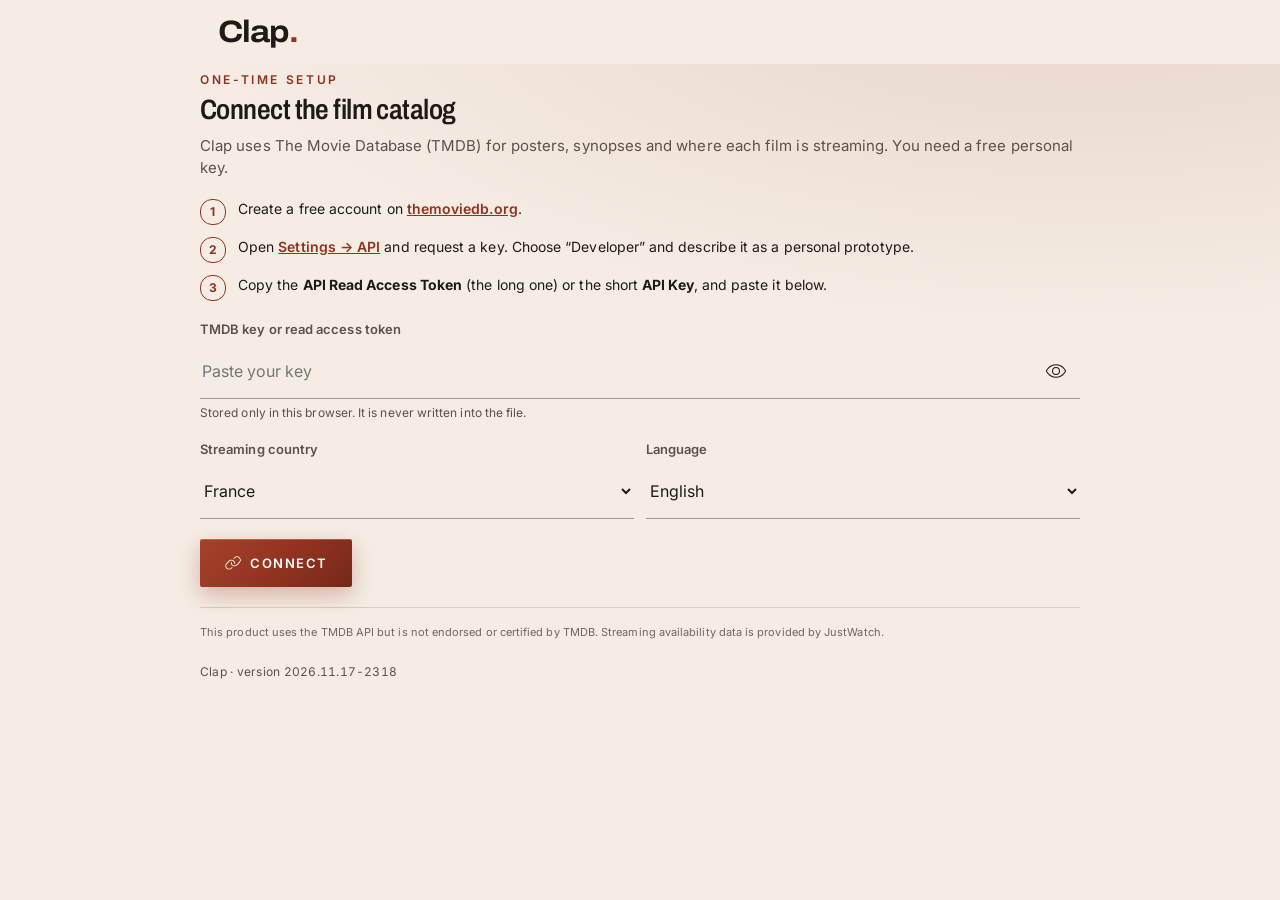
==== commit e984014f: "Film page and pick actions, eye on rows, remove from all lists, no duplicates, glass + ink interacti" ====
--- a/index.html
+++ b/index.html
@@ -652,7 +652,6 @@
 .drow [data-unsee]:hover{color:var(--danger)}
 .seen-tag{display:flex!important;width:max-content;max-width:100%;margin-top:2px;align-items:center;gap:4px;color:var(--amber-text)!important;font-weight:600;text-transform:none!important;letter-spacing:0!important;font-size:12px!important}
 .seen-tag .ms{font-size:14px}
-#d-seen.on{color:#f2a283}
 .seen-mark{display:inline-flex;align-items:center;gap:8px;margin-bottom:14px;padding:8px 14px;border:1px solid var(--rule-strong);border-radius:999px;background:transparent;color:var(--text);font-weight:600;font-size:13px;cursor:pointer}
 .seen-mark .ms{font-size:18px;color:var(--amber-text)}
 .seen-line{display:flex;align-items:center;gap:8px;margin:0;font-size:14px;color:var(--muted)}
@@ -798,6 +797,151 @@
 .upd-x{width:36px;height:36px;border:0;border-radius:50%;background:transparent;color:inherit;display:grid;place-items:center;flex:none;opacity:.8}
 .upd-x .ms{font-size:18px}
 @media (min-width:600px){.upd{margin-inline:auto;max-width:520px}}
+
+/* Film page: seen + list actions inside the title block, within thumb reach */
+.d-acts{display:flex;gap:10px;margin:2px 0 16px}
+.d-act{flex:1 1 0;min-width:0;height:52px;padding:0 16px;border-radius:999px;border:1px solid var(--rule-strong);background:var(--s1);color:var(--text);display:inline-flex;align-items:center;justify-content:center;gap:8px;font-size:15px;font-weight:600;cursor:pointer;-webkit-tap-highlight-color:transparent}
+.d-act .ms{font-size:22px;color:var(--amber-text)}
+.d-act span{overflow:hidden;text-overflow:ellipsis;white-space:nowrap}
+.d-act.on{background:var(--amber);border-color:var(--amber);color:var(--on-amber)}
+.d-act.on .ms{color:var(--on-amber)}
+.d-act:active{transform:scale(.98)}
+
+/* Film page: bottom bar holds only the main action */
+#d-actions:empty{display:none}
+#d-actions .btn.filled{flex:1}
+
+/* Film page: the bottom strip is a roomy swipe-up handle */
+.d-grab{padding:14px 0 10px;min-height:56px;justify-content:center;font-size:11px}
+.d-grab i{width:44px;height:5px;margin-bottom:8px}
+
+/* ================= Glass + gradients + motion layer ================= */
+/* Tokens — dark first (the base palette is dark-first), light overrides below */
+:root{
+  --glass:color-mix(in srgb,var(--s1) 62%,transparent);
+  --glass-strong:color-mix(in srgb,var(--s1) 80%,transparent);
+  --glass-edge:rgba(255,255,255,.09);
+  --glass-hi:inset 0 1px 0 rgba(255,255,255,.07);
+  --glass-blur:saturate(170%) blur(18px);
+  --glass-shadow:0 18px 40px rgba(0,0,0,.45),0 2px 8px rgba(0,0,0,.25);
+  --grad-brick:linear-gradient(135deg,color-mix(in srgb,var(--amber) 82%,#ff8a5c) 0%,var(--amber) 55%,color-mix(in srgb,var(--amber) 80%,#000) 100%);
+  --grad-glow:radial-gradient(120% 70% at 85% -10%,color-mix(in srgb,var(--amber) 22%,transparent) 0%,transparent 60%);
+  --grad-card:linear-gradient(180deg,color-mix(in srgb,var(--s1) 100%,transparent),color-mix(in srgb,var(--s2) 70%,var(--s1)));
+  --ease-out:cubic-bezier(.2,.8,.2,1);
+  --ease-spring:cubic-bezier(.34,1.56,.64,1);
+}
+@media (prefers-color-scheme: light){:root:not([data-theme="dark"]){
+  --glass:color-mix(in srgb,#fffaf4 64%,transparent);--glass-strong:color-mix(in srgb,#fffaf4 82%,transparent);
+  --glass-edge:rgba(255,255,255,.75);--glass-hi:inset 0 1px 0 rgba(255,255,255,.9);
+  --glass-shadow:0 18px 40px rgba(80,35,20,.16),0 2px 8px rgba(80,35,20,.08);
+  --grad-glow:radial-gradient(120% 70% at 85% -10%,color-mix(in srgb,var(--amber) 13%,transparent) 0%,transparent 60%);
+  --grad-card:linear-gradient(180deg,#fffcf8,color-mix(in srgb,var(--s2) 45%,#fffcf8));
+}}
+:root[data-theme="light"]{
+  --glass:color-mix(in srgb,#fffaf4 64%,transparent);--glass-strong:color-mix(in srgb,#fffaf4 82%,transparent);
+  --glass-edge:rgba(255,255,255,.75);--glass-hi:inset 0 1px 0 rgba(255,255,255,.9);
+  --glass-shadow:0 18px 40px rgba(80,35,20,.16),0 2px 8px rgba(80,35,20,.08);
+  --grad-glow:radial-gradient(120% 70% at 85% -10%,color-mix(in srgb,var(--amber) 13%,transparent) 0%,transparent 60%);
+  --grad-card:linear-gradient(180deg,#fffcf8,color-mix(in srgb,var(--s2) 45%,#fffcf8));
+}
+/* Glass recipe */
+.glass,.navbar,.bottom-cta,.d-bottom,.sheet,.dialog,.th-sugg,.snack{
+  background:var(--glass);-webkit-backdrop-filter:var(--glass-blur);backdrop-filter:var(--glass-blur);
+  border-color:var(--glass-edge);box-shadow:var(--glass-hi)
+}
+.navbar,.d-bottom{background:var(--glass-strong);border-top:1px solid var(--glass-edge)}
+.bottom-cta{border-top:1px solid var(--glass-edge)}
+.sheet{background:var(--glass-strong);border-top:1px solid var(--glass-edge);box-shadow:var(--glass-hi),var(--glass-shadow)}
+.dialog{background:var(--glass-strong);border:1px solid var(--glass-edge);border-radius:14px;box-shadow:var(--glass-hi),var(--glass-shadow)}
+.th-sugg{background:var(--glass-strong);box-shadow:var(--glass-hi),var(--glass-shadow)}
+.snack{background:color-mix(in srgb,var(--inverse-surface) 82%,transparent);border:1px solid rgba(255,255,255,.08);border-radius:12px;box-shadow:inset 0 1px 0 rgba(255,255,255,.08),var(--glass-shadow)}
+.scrim{background:rgba(20,10,8,.38);-webkit-backdrop-filter:blur(3px);backdrop-filter:blur(3px)}
+.upd{background:var(--grad-brick);-webkit-backdrop-filter:var(--glass-blur);backdrop-filter:var(--glass-blur);border:1px solid rgba(255,255,255,.18);box-shadow:inset 0 1px 0 rgba(255,255,255,.22),0 16px 36px color-mix(in srgb,var(--amber) 42%,transparent)}
+.upd-go{background:rgba(255,250,244,.94)}
+.upd{z-index:44}
+.detail .dbar .icon-btn{background:color-mix(in srgb,#140c0a 38%,transparent);border:1px solid rgba(255,255,255,.18);box-shadow:inset 0 1px 0 rgba(255,255,255,.18);-webkit-backdrop-filter:saturate(160%) blur(14px);backdrop-filter:saturate(160%) blur(14px)}
+.d-act{background:var(--glass-strong);border-color:var(--glass-edge);box-shadow:var(--glass-hi),0 6px 18px rgba(0,0,0,.08);-webkit-backdrop-filter:var(--glass-blur);backdrop-filter:var(--glass-blur)}
+.seen-card{background:var(--grad-card);box-shadow:var(--glass-hi)}
+/* Gradients: soft brick light on surfaces, brick fills with depth */
+.view{background:var(--grad-glow),var(--surface);background-attachment:local}
+.detail-scroll{background:var(--surface)}
+.btn.filled,.fab,.pg-n[aria-current="page"]{background:var(--grad-brick);border-color:transparent}
+.btn.filled,.fab{box-shadow:inset 0 1px 0 rgba(255,255,255,.2),0 8px 22px color-mix(in srgb,var(--amber) 32%,transparent)}
+.d-act.on,.pg-n[aria-current="page"]{box-shadow:inset 0 1px 0 rgba(255,255,255,.22),0 6px 16px color-mix(in srgb,var(--amber) 30%,transparent)}
+.pick-poster,.ritem .thumb,.item .thumb{box-shadow:0 10px 24px rgba(0,0,0,.18)}
+.pick{background:linear-gradient(180deg,transparent,color-mix(in srgb,var(--amber) 5%,transparent) 70%,transparent)}
+
+/* Film page: clear actions once a film is seen */
+.seen-acts{gap:8px;margin:8px 0 16px 0}
+.seen-acts button{display:inline-flex;align-items:center;gap:6px;height:38px;padding:0 14px;border-radius:999px;border:1px solid var(--glass-edge,var(--rule));background:var(--glass-strong,var(--s1));box-shadow:var(--glass-hi,none);text-decoration:none;font-size:13px}
+.seen-acts button .ms{font-size:16px;color:var(--amber-text)}
+.seen-acts button.danger{color:var(--danger);border-color:color-mix(in srgb,var(--danger) 35%,transparent)}
+.seen-acts button.danger .ms{color:var(--danger)}
+
+/* ================= Motion: "ink" — no bounce, no size change ================= */
+/* A state change spreads from the exact point you touched, like ink soaking into paper, and drains back to it when switched off. */
+@property --ink{syntax:"<length-percentage>";inherits:false;initial-value:0%}
+@property --line{syntax:"<number>";inherits:false;initial-value:0}
+:root{--ink-ease:cubic-bezier(.3,.6,.15,1);--ink-in:.55s;--ink-out:.42s}
+.mood,.chip,.d-act,.pick-actions .icon-btn[data-seen],.pick-actions .icon-btn[data-addlist],.switch{
+  --ink:0%;
+  background-image:radial-gradient(circle at var(--x,50%) var(--y,50%),color-mix(in srgb,var(--amber) 70%,#ff9a6b) 0,var(--amber) calc(var(--ink)*.6),color-mix(in srgb,var(--amber) 82%,#000) var(--ink),transparent var(--ink));
+  background-repeat:no-repeat;
+  transition:--ink var(--ink-out) var(--ink-ease),color .25s ease,border-color .3s ease,box-shadow .3s ease
+}
+.mood{background-color:var(--surface)}
+.chip,.pick-actions .icon-btn,.switch{background-color:transparent}
+.d-act{background-color:var(--glass-strong)}
+.mood[aria-pressed="true"],.chip[aria-pressed="true"],.d-act.on,.pick-actions .icon-btn[data-seen][aria-pressed="true"],.switch[aria-checked="true"]{
+  --ink:150%;background-image:radial-gradient(circle at var(--x,50%) var(--y,50%),color-mix(in srgb,var(--amber) 70%,#ff9a6b) 0,var(--amber) calc(var(--ink)*.6),color-mix(in srgb,var(--amber) 82%,#000) var(--ink),transparent var(--ink));background-repeat:no-repeat;transition:--ink var(--ink-in) var(--ink-ease),color .3s ease .08s,border-color .3s ease,box-shadow .3s ease;
+  background-color:transparent;border-color:color-mix(in srgb,var(--amber) 80%,#000)
+}
+.mood[aria-pressed="true"]{background-color:var(--surface)}
+.d-act.on{background-color:var(--glass-strong)}
+.pick-actions .icon-btn[data-addlist]{transition:--ink var(--ink-out) var(--ink-ease),color .25s}
+/* icons follow the ink colour with a short delay, so they look "soaked" */
+.mood .ms,.chip .ms,.d-act .ms,.seg button .ms{transition:color .3s ease .06s}
+/* switch knob glides (no overshoot) */
+.switch::after{transition:left .38s var(--ink-ease),background-color .3s ease}
+/* segmented controls: the underline is drawn outward from your finger */
+.seg button{position:relative}
+.seg button::after{content:"";position:absolute;left:12%;right:12%;bottom:-1px;height:2px;background:linear-gradient(90deg,color-mix(in srgb,var(--amber) 70%,#ff9a6b),var(--amber));transform:scaleX(0);transform-origin:var(--x,50%) 50%;transition:transform var(--ink-out) var(--ink-ease)}
+.seg button[aria-pressed="true"]::after{transform:scaleX(1);transition:transform var(--ink-in) var(--ink-ease)}
+/* tab bar: the brick line slides to the new tab instead of popping */
+.nav-item::before{content:"";position:absolute;top:-1px;left:30%;right:30%;height:2px;background:var(--amber);transform:scaleX(0);transition:transform .4s var(--ink-ease)}
+.nav-item[aria-current="page"]::before{transform:scaleX(1);animation:none}
+.nav-item .nav-ind{transition:color .3s ease}
+/* pressing: a soft shade under the finger, no shrinking */
+button,.btn{-webkit-tap-highlight-color:transparent}
+.btn:active,.icon-btn:active,.chip:active,.mood:active,.d-act:active,.seen-acts button:active,.srow:active,.pg-n:active,.pg-arrow:active{box-shadow:inset 0 0 0 999px color-mix(in srgb,var(--text) 7%,transparent)}
+/* screens & lists: content fades in from slightly below, nothing scales */
+.view:not([hidden]){animation:ink-fade .3s var(--ink-ease)}
+@keyframes ink-fade{from{opacity:0;transform:translateY(4px)}to{opacity:1;transform:none}}
+.rlist>li,.list-grid>*,#search-res .item,.drow,.pick-main{animation:ink-fade .36s var(--ink-ease) both}
+.rlist>li:nth-child(2),.list-grid>:nth-child(2),#search-res .item:nth-child(2),.drow:nth-child(2){animation-delay:.03s}
+.rlist>li:nth-child(3),.list-grid>:nth-child(3),#search-res .item:nth-child(3),.drow:nth-child(3){animation-delay:.06s}
+.rlist>li:nth-child(n+4),.list-grid>:nth-child(n+4),#search-res .item:nth-child(n+4),.drow:nth-child(n+4){animation-delay:.09s}
+.dialog{animation:dlg-fade .26s var(--ink-ease)}
+@keyframes dlg-fade{from{opacity:0;transform:translateY(calc(-50% + 6px))}to{opacity:1;transform:translateY(-50%)}}
+.snack{transition:transform .32s var(--ink-ease),opacity .25s}
+@media (prefers-reduced-motion:reduce){
+  .mood,.chip,.d-act,.pick-actions .icon-btn,.switch,.switch::after,.seg button::after,.nav-item::before{transition:none!important}
+  .view:not([hidden]),.rlist>li,.list-grid>*,#search-res .item,.drow,.pick-main,.dialog{animation:none!important}
+}
+
+/* Tonight's pick: same two actions as the film page, no watch button */
+.pick-actions{gap:10px}
+.pick-actions .d-act{flex:1 1 0}
+
+/* Eye on film rows */
+.icon-btn.eye{color:var(--muted)}
+.icon-btn.eye[aria-pressed="true"]{color:var(--amber-text)}
+.ritem .icon-btn,.item .icon-btn{flex:none}
+
+/* Sheet: remove from every list at once */
+.srow-danger,.srow-danger .lbl{color:var(--danger)}
+.srow-danger>.ms{color:var(--danger)!important}
+.srow-danger small{color:var(--muted)}
 </style>
 </head>
 <body>
@@ -949,8 +1093,6 @@
     <div class="dbar" id="d-bar">
       <button class="icon-btn" id="d-close" aria-label="Close details"><svg class="ms" viewBox="0 0 256 256" aria-hidden="true" focusable="false"><path d="M212.24,164.24a6,6,0,0,1-8.48,0L128,88.49,52.24,164.24a6,6,0,0,1-8.48-8.48l80-80a6,6,0,0,1,8.48,0l80,80A6,6,0,0,1,212.24,164.24Z"/></svg></button>
       <span style="flex:1"></span>
-      <button class="icon-btn" id="d-seen" aria-label="Mark as seen"><svg class="ms" viewBox="0 0 256 256" aria-hidden="true" focusable="false"><path d="M245.48,125.57c-.34-.78-8.66-19.23-27.24-37.81C201,70.54,171.38,50,128,50S55,70.54,37.76,87.76c-18.58,18.58-26.9,37-27.24,37.81a6,6,0,0,0,0,4.88c.34.77,8.66,19.22,27.24,37.8C55,185.47,84.62,206,128,206s73-20.53,90.24-37.75c18.58-18.58,26.9-37,27.24-37.8A6,6,0,0,0,245.48,125.57ZM128,194c-31.38,0-58.78-11.42-81.45-33.93A134.77,134.77,0,0,1,22.69,128,134.56,134.56,0,0,1,46.55,95.94C69.22,73.42,96.62,62,128,62s58.78,11.42,81.45,33.94A134.56,134.56,0,0,1,233.31,128C226.94,140.21,195,194,128,194Zm0-112a46,46,0,1,0,46,46A46.06,46.06,0,0,0,128,82Zm0,80a34,34,0,1,1,34-34A34,34,0,0,1,128,162Z"/></svg></button>
-      <button class="icon-btn" id="d-list" aria-label="Save to a list"><svg class="ms" viewBox="0 0 256 256" aria-hidden="true" focusable="false"><path d="M184,34H72A14,14,0,0,0,58,48V224a6,6,0,0,0,9.18,5.09l60.81-38,60.83,38A6,6,0,0,0,198,224V48A14,14,0,0,0,184,34Zm2,179.17-54.83-34.26a6,6,0,0,0-6.36,0L70,213.17V48a2,2,0,0,1,2-2H184a2,2,0,0,1,2,2Z"/></svg></button>
     </div>
     <div class="detail-scroll" id="d-scroll"></div>
     <div class="d-bottom g">
@@ -1045,10 +1187,10 @@
 "Loading film details":"Chargement du film","Loading films in cinemas":"Chargement des films à l'affiche","Loading what's trending":"Chargement des tendances",
 "Looking for cinemas":"Recherche des cinémas","Finding films…":"Recherche de films…","Connecting…":"Connexion…",
 /* film page */
-"Mark as seen":"Marquer comme vu","Seen. Change the date":"Vu. Changer la date","Save to a list":"Ajouter à une liste","Saved in a list. Change lists":"Dans une liste. Changer de liste",
+"Mark as seen":"Marquer comme vu","Seen. Change the date":"Vu. Changer la date","Seen. Tap to remove from Seen":"Vu. Touche pour retirer des Vus","Save to a list":"Ajouter à une liste","Saved in a list. Change lists":"Dans une liste. Changer de liste",
 "Swipe up to close":"Glisse vers le haut pour fermer","Swipe down for details":"Glisse vers le bas pour les détails","Directed by":"Réalisé par","Director":"Réalisateur",
 "Story":"Synopsis","Why it fits tonight":"Pourquoi ce soir","Streaming":"Streaming","Subscription":"Abonnement","Rent or buy":"Location ou achat","Prices":"Prix",
-"Open":"Ouvrir","Website":"Site web","To rent or buy":"À louer ou à acheter","On your platforms":"Sur tes plateformes","Save":"Enregistrer",
+"Open":"Ouvrir","Website":"Site web","To rent or buy":"À louer ou à acheter","On your platforms":"Sur tes plateformes","Save":"Enregistrer","Saved":"Enregistré","Mark seen":"Marquer vu","Watched":"Vu",
 "Saved · change lists":"Enregistré · changer de liste","Add to a list":"Ajouter à une liste","Find showtimes":"Trouver une séance",
 "Availability from JustWatch via TMDB. On a phone, “Open” launches the platform's app, or takes you to the store to install it. On a computer it opens the platform's website.":"Disponibilités fournies par JustWatch via TMDB. Sur téléphone, « Ouvrir » lance l'application de la plateforme, ou la boutique pour l'installer. Sur ordinateur, son site web s'ouvre.",
 "No synopsis available in this language yet.":"Pas encore de synopsis dans cette langue.","Director unknown":"Réalisateur inconnu","Couldn't load this film":"Impossible de charger ce film",
@@ -1058,7 +1200,7 @@
 "Pick the date you saw it.":"Choisis la date du visionnage.","That date is in the future. Pick today or earlier.":"Cette date est dans le futur. Choisis aujourd'hui ou avant.",
 "Cancel":"Annuler","Undo":"Annuler","Done":"OK","Create":"Créer","Delete":"Supprimer","Change":"Modifier",
 /* lists */
-"Save to list":"Ajouter à une liste","Favorites":"Favoris","New list":"Nouvelle liste","Rename list":"Renommer la liste","Delete list":"Supprimer la liste",
+"Save to list":"Ajouter à une liste","Remove from all lists":"Retirer de toutes les listes","Favorites":"Favoris","New list":"Nouvelle liste","Rename list":"Renommer la liste","Delete list":"Supprimer la liste",
 "Give the list a name.":"Donne un nom à la liste.","You already have a list with this name.":"Tu as déjà une liste avec ce nom.",
 "Name it the way you like, for example “Sunday afternoons” or “Date nights”.":"Nomme-la comme tu veux, par exemple « Dimanches après-midi » ou « Soirées en amoureux ».",
 "List deleted":"Liste supprimée","Removed from Seen":"Retiré des Vus","Removed from Favorites":"Retiré des Favoris","Suggestions restored":"Suggestions rétablies",
@@ -1139,6 +1281,8 @@
   [/^Change the date for (.+)$/,"Changer la date de $1"],
   [/^Remove (.+) from your services$/,"Retirer $1 de tes services"],
   [/^Remove (.+) from (.+)$/,(m,a,b)=>`Retirer ${a} de ${b==="Seen"?"tes Vus":frT(b)}`],
+  [/^In (\d+) lists$/,"Dans $1 listes"],
+  [/^Removed from (\d+) lists$/,"Retiré de $1 listes"],
   [/^Removed from (.+)$/,(m,b)=>`Retiré de ${frT(b)}`],
   [/^(.+) removed$/,"$1 retiré"],
   [/^Poster of (.+)$/,"Affiche de $1"],
@@ -1266,7 +1410,7 @@
 const cloneState=st=>fromPlain(plainOf(st));
 S=fromPlain(DEFAULTS);
 function clearFilters(st){st.mood=new Set();st.who=null;st.genres=new Set();st.fame=0;st.era=[1920,2026];st.image="any";st.len="any";st.lang="any";st.only=false;st.plats=new Set();return st}
-try{const d=JSON.parse(localStorage.getItem(KEY)||"null");if(d){if(d.cfg)CFG=Object.assign(CFG,d.cfg);if(d.s)S=clearFilters(fromPlain(Object.assign({},DEFAULTS,d.s)));if(Array.isArray(d.lists)&&d.lists.length)lists=d.lists;if(d.meta)meta=d.meta;if(Array.isArray(d.favs))d.favs.forEach(f=>{meta[f.id]=f;if(!lists[0].films.includes(f.id))lists[0].films.push(f.id)});if(d.theme&&d.themeMode===2)theme=d.theme;if(d.seen&&typeof d.seen==="object")seen=d.seen;if(d.place)thPlace=d.place;if(d.radius)thRadius=d.radius}}catch(e){}
+try{const d=JSON.parse(localStorage.getItem(KEY)||"null");if(d){if(d.cfg)CFG=Object.assign(CFG,d.cfg);if(d.s)S=clearFilters(fromPlain(Object.assign({},DEFAULTS,d.s)));if(Array.isArray(d.lists)&&d.lists.length)lists=d.lists.map(l=>Object.assign(l,{films:[...new Set(l.films||[])]}));if(d.meta)meta=d.meta;if(Array.isArray(d.favs))d.favs.forEach(f=>{meta[f.id]=f;if(!lists[0].films.includes(f.id))lists[0].films.push(f.id)});if(d.theme&&d.themeMode===2)theme=d.theme;if(d.seen&&typeof d.seen==="object")seen=d.seen;if(d.place)thPlace=d.place;if(d.radius)thRadius=d.radius}}catch(e){}
 if(!lists.some(l=>l.id==="fav"))lists.unshift({id:"fav",name:"Favorites",films:[]});
 {const keep=new Set([...lists.flatMap(l=>l.films),...Object.keys(seen).map(Number)]);Object.keys(meta).forEach(k=>{if(!keep.has(+k))delete meta[k]})}
 function save(){try{localStorage.setItem(KEY,JSON.stringify({cfg:CFG,s:toPlain(),lists,meta,theme,themeMode:2,seen,place:thPlace,radius:thRadius}))}catch(e){}}
@@ -1488,6 +1632,8 @@
 }
 
 /* ================= Settings UI ================= */
+function segSync(el,list,cur,attr){if(!el)return;if(el.children.length!==list.length){el.innerHTML=segHTML(list,cur,attr);return}
+  [...el.children].forEach((b,i)=>{const o=list[i],on=o.k===cur;if(b.getAttribute("aria-pressed")!==String(on)){b.setAttribute("aria-pressed",on);b.innerHTML=(o.i?icon(o.i):(on?icon("check"):""))+esc(o.n)}})}
 function segHTML(list,cur,attr){return list.map(o=>`<button data-${attr}="${o.k}" aria-pressed="${o.k===cur}">${o.i?icon(o.i):(o.k===cur?icon("check"):"")}${esc(o.n)}</button>`).join("")}
 function buildSettings(){
   $("#moods").innerHTML=MOODS.map(m=>`<button class="mood" data-mood="${m.k}" aria-pressed="false">${icon(m.i)}<span>${m.n}</span></button>`).join("");
@@ -1513,10 +1659,10 @@
   const maxed=S.mood.size>=MAX_MOODS;document.querySelectorAll("[data-mood]").forEach(b=>{const on=S.mood.has(b.dataset.mood);b.setAttribute("aria-pressed",on);b.classList.toggle("maxed",maxed&&!on);if(maxed&&!on)b.setAttribute("aria-disabled","true");else b.removeAttribute("aria-disabled")});
   const gmax=S.genres.size>=MAX_GENRES;document.querySelectorAll("[data-genre]").forEach(b=>{const id=+b.dataset.genre,on=S.genres.has(id);b.setAttribute("aria-pressed",on);b.innerHTML=(on?icon("check"):"")+GNAME[id];b.classList.toggle("maxed",gmax&&!on);if(gmax&&!on)b.setAttribute("aria-disabled","true");else b.removeAttribute("aria-disabled")});
   renderPlats();
-  $("#who").innerHTML=segHTML(WHO,S.who,"who");
-  $("#image").innerHTML=segHTML(IMAGE,S.image,"image");
-  $("#len").innerHTML=segHTML(LEN,S.len,"len");
-  $("#lang").innerHTML=segHTML(LANGS,S.lang,"lang");
+  segSync($("#who"),WHO,S.who,"who");
+  segSync($("#image"),IMAGE,S.image,"image");
+  segSync($("#len"),LEN,S.len,"len");
+  segSync($("#lang"),LANGS,S.lang,"lang");
   $("#mood-val").textContent=S.mood.size?S.mood.size+(S.mood.size>=MAX_MOODS?" of 3 · max":" selected"):"";
   $("#gen-val").textContent=S.genres.size?S.genres.size+(S.genres.size>=MAX_GENRES?" of 5 · max":" selected"):"From your mood";
   const np=S.plats?S.plats.size:0;$("#plat-val").textContent=np?np+" selected":"None yet";
@@ -1618,6 +1764,10 @@
 }
 
 /* ================= Search & results ================= */
+/* No duplicates anywhere: one entry per film (id, then title + year) and per streaming service (name without "with Ads" variants) */
+const filmKey=m=>String((m.title||m.t||"")).toLowerCase().replace(/[^\p{L}\p{N}]+/gu," ").trim()+"|"+String(m.release_date||m.y||"").slice(0,4);
+const provKey=n=>String(n||"").toLowerCase().replace(/\s*(standard|basic|essential)?\s*with ads$/,"").replace(/\s+/g," ").trim();
+function uniqFilms(arr,get=x=>x){const ids=new Set(),keys=new Set();return arr.filter(x=>{const m=get(x);if(!m)return false;const k=filmKey(m);if(ids.has(m.id)||(k.length>2&&keys.has(k)))return false;ids.add(m.id);keys.add(k);return true})}
 async function fetchMore(pages){
   const start=pool.page+1,end=Math.min(pool.page+pages,pool.total,500);
   if(start>end)return 0;
@@ -1626,6 +1776,7 @@
   const batch=[];
   res.forEach(r=>(r.results||[]).forEach(m=>{
     if(pool.seen.has(m.id))return;pool.seen.add(m.id);
+    const fk=filmKey(m);if(pool.keys.has(fk))return;pool.keys.add(fk);
     if(S.lang==="world"&&(m.original_language==="fr"||m.original_language==="en"))return;
     if(S.hideSeen&&seen[m.id])return;
     batch.push(scoreFilm(norm(m)));
@@ -1648,7 +1799,7 @@
   });
   const w=d["watch/providers"]&&d["watch/providers"].results&&d["watch/providers"].results[CFG.region];
   const mapP=a=>(a||[]).map(p=>({id:p.provider_id,n:p.provider_name,logo:p.logo_path}));
-  if(w){const flat=[],seen=new Set();[...mapP(w.flatrate),...mapP(w.free),...mapP(w.ads)].forEach(p=>{if(!seen.has(p.id)){seen.add(p.id);flat.push(p)}});
+  if(w){const flat=[],seen=new Set();[...mapP(w.flatrate),...mapP(w.free),...mapP(w.ads)].forEach(p=>{const k=provKey(p.n);if(!seen.has(p.id)&&!seen.has(k)){seen.add(p.id);seen.add(k);flat.push(p)}});
     f.prov={link:w.link,flat,rent:mapP(w.rent),buy:mapP(w.buy)}}
   else f.prov={link:null,flat:[],rent:[],buy:[]};
   f.enriched=true;FILMS.set(f.id,f);
@@ -1657,7 +1808,7 @@
 }
 async function search(){
   const seq=++searchSeq;
-  ranked=[];round=1;maxRound=1;pool={page:0,total:1,results:0,seen:new Set()};
+  ranked=[];round=1;maxRound=1;pool={page:0,total:1,results:0,seen:new Set(),keys:new Set()};
   go("results");showLoading("Searching the TMDB catalog");
   try{await fetchMore(3);if(seq!==searchSeq)return;await renderRound(seq)}
   catch(e){if(seq===searchSeq)showError(e)}
@@ -1781,9 +1932,8 @@
     <p class="pick-desc">${esc(f.s||"No synopsis available in this language yet.")}</p>
     <button class="pick-more" data-open="${f.id}">Read more about this film${icon("arrow_back")}</button>
     <div class="pick-actions">
-      <a class="btn filled" href="${esc(w.url)}"${w.app?` data-app="${esc(w.app)}"`:""} target="_blank" rel="noopener">${icon(w.play?"play_arrow":"travel_explore",1)}<span>${esc(w.label)}</span></a>
-      <button class="icon-btn" data-addlist="${f.id}" aria-label="${saved?"Saved in a list. Change lists":"Save to a list"}">${icon(saved?"bookmark_added":"bookmark_add",saved)}</button>
-      <button class="icon-btn" data-seen="${f.id}" aria-pressed="${!!seen[f.id]}" aria-label="${seen[f.id]?"Seen. Change the date":"Mark as seen"}">${icon("seen",!!seen[f.id])}</button>
+      <button class="d-act${seen[f.id]?" on":""}" data-seen="${f.id}" aria-pressed="${!!seen[f.id]}" aria-label="${seen[f.id]?"Seen. Tap to remove from Seen":"Mark as seen"}">${icon("seen",!!seen[f.id])}<span>${seen[f.id]?"Watched":"Mark seen"}</span></button>
+      <button class="d-act${saved?" on":""}" data-addlist="${f.id}" aria-label="${saved?"Saved in a list. Change lists":"Save to a list"}">${icon(saved?"bookmark_added":"bookmark_add",saved)}<span>${saved?"Saved":"Save"}</span></button>
     </div>
   </article>`;
 }
@@ -1798,7 +1948,7 @@
         ${why?`<small class="rwhy">${esc(why)}</small>`:""}
         <span class="rplat">${platLogos(f,3)}</span></span>
     </button>
-    <button class="icon-btn" data-addlist="${f.id}" aria-label="${saved?"Saved in a list. Change lists":"Save to a list"}">${icon(saved?"bookmark_added":"bookmark_add",saved)}</button>
+    ${seenBtn(f.id)}<button class="icon-btn" data-addlist="${f.id}" aria-label="${saved?"Saved in a list. Change lists":"Save to a list"}">${icon(saved?"bookmark_added":"bookmark_add",saved)}</button>
   </li>`;
 }
 function summaryChips(){
@@ -1844,11 +1994,13 @@
   cards.forEach((c,k)=>c.addEventListener("click",e=>{if(k!==cur&&!e.target.closest("button")){e.preventDefault();e.stopPropagation();c.scrollIntoView({behavior:"smooth",inline:"center",block:"nearest"})}},true));
   car.querySelectorAll("[data-swipe]").forEach(el=>swipe(el,"down",()=>{const c=el.closest(".card");if(c.classList.contains("active"))openDetail(+el.dataset.swipe)},el.closest(".card")));
 }
+/* Eye on every film row: mark as seen (with date) or, if already seen, remove it (Undo in the toast) */
+document.addEventListener("click",e=>{const b=e.target.closest("button.eye[data-seen]");if(!b||b.closest("#v-results"))return;e.stopPropagation();const id=+b.dataset.seen;seen[id]?unsee(id):openSeenDialog(id)},true);
 $("#v-results").addEventListener("click",e=>{
   const b=e.target.closest("button");if(!b)return;const d=b.dataset;
   if(d.fav){toggleFav(+d.fav);return}
   if(d.addlist){openSheet(+d.addlist);return}
-  if(d.seen){openSeenDialog(+d.seen);return}
+  if(d.seen){const id=+d.seen;seen[id]?unsee(id):openSeenDialog(id);return}
   if(d.more){const p=$("#desc-"+d.more);const open=!p.classList.contains("open");p.classList.toggle("open",open);b.setAttribute("aria-expanded",open);b.querySelector("span").textContent=open?"Show less":"Read more";return}
   if(d.open){openDetail(+d.open);return}
   if(d.act==="edit")go("settings");
@@ -1897,7 +2049,7 @@
   const tmdbWatch=f.prov.link||`https://www.themoviedb.org/movie/${f.id}/watch?locale=${CFG.region}`;
   const row=(p,sub,mine)=>{const u=searchUrl(p.n,f.t)||tmdbWatch;return `<div class="wrow${mine?" mine":""}"><span class="wav">${p.logo?`<img src="${img("w92",p.logo)}" alt="">`:icon("live_tv")}</span><div class="wtxt"><b>${esc(p.n)}</b><small>${sub}</small></div><a class="btn ${mine?"filled":"outlined"}" href="${esc(u)}" data-app="${esc(p.n)}" target="_blank" rel="noopener">Open${icon("open_in_new")}</a></div>`};
   let rows=flat.map(p=>row(p,sel.has(p.id)?"In your subscriptions":"Subscription",sel.has(p.id))).join("");
-  const rb=[];const seen=new Set();[...f.prov.rent,...f.prov.buy].forEach(p=>{if(!seen.has(p.id)){seen.add(p.id);rb.push(p.n)}});
+  const rb=[];const seen=new Set();[...f.prov.rent,...f.prov.buy].forEach(p=>{const k=provKey(p.n);if(!seen.has(p.id)&&!seen.has(k)){seen.add(p.id);seen.add(k);rb.push(p.n)}});
   if(rb.length)rows+=`<div class="wrow"><span class="wav">${icon("shopping_bag")}</span><div class="wtxt"><b>Rent or buy</b><small>${esc(rb.slice(0,4).join(", "))}${rb.length>4?" and more":""}</small></div><a class="btn outlined" href="${esc(tmdbWatch)}" target="_blank" rel="noopener">Prices${icon("open_in_new")}</a></div>`;
   if(!rows)rows=`<p class="muted">Not available to stream, rent or buy in ${esc(regionName(CFG.region))} right now.</p>`;
   const why=r?(r.why.length?r.why:["Closest match left for these settings"]):[];
@@ -1921,6 +2073,7 @@
         ${f.ol?`<span>${icon("translate")}${esc(langName(f.ol))}</span>`:""}
         ${f.vc?`<span>${icon("star",1)}${f.va.toFixed(1)} · ${nf.format(f.vc)} votes</span>`:""}
       </div>
+      <div class="d-acts" id="d-acts"><button class="d-act" id="d-seen" type="button"></button><button class="d-act" id="d-list" type="button"></button></div>
       <div id="d-seenline">${seenLine(f.id)}</div>
     </div>
     <div class="d-sec g"><div class="chips">${f.g.filter(g=>GNAME[g]).map(g=>`<span class="assist">${esc(GNAME[g])}</span>`).join("")}${moods.map(m=>`<span class="assist">${icon(m.i)}${m.n}</span>`).join("")}</div></div>
@@ -1931,16 +2084,15 @@
   const best=flat[0];
   const mainUrl=best?(searchUrl(best.n,f.t)||tmdbWatch):tmdbWatch;
   const svd=inAnyCustom(f.id);
-  if(detailFrom==="theatres"){$("#d-actions").innerHTML=`<button class="btn tonal" data-addlist="${f.id}" style="flex:none">${icon("bookmark_add")}Save</button><a class="btn filled" href="${esc(showtimesUrl(f))}" target="_blank" rel="noopener">${icon("ticket",1)}<span>Find showtimes</span></a>`;syncDetailFav();return}
-  $("#d-actions").innerHTML=detailFrom==="search"?`<button class="btn tonal" data-addlist="${f.id}">${icon(svd?"bookmark_added":"bookmark_add",svd)}${svd?"Saved · change lists":"Add to a list"}</button>`:`<button class="btn tonal" data-addlist="${f.id}" style="flex:none">${icon("bookmark_add")}Save</button><a class="btn filled" href="${esc(mainUrl)}"${best?` data-app="${esc(best.n)}"`:""} target="_blank" rel="noopener">${icon(best?"play_arrow":"travel_explore",1)}<span>${best?"Watch on "+esc(best.n.replace(/^Amazon /,"").replace(/ Plus$/,"+")):"See all watch options"}</span></a>`;
+  if(detailFrom==="theatres"){$("#d-actions").innerHTML=`<a class="btn filled" href="${esc(showtimesUrl(f))}" target="_blank" rel="noopener">${icon("ticket",1)}<span>Find showtimes</span></a>`;syncDetailFav();return}
+  $("#d-actions").innerHTML="";
   syncDetailFav();
 }
 function closeDetail(){const d=$("#detail");d.classList.remove("open");d.setAttribute("aria-hidden","true");
   const back=document.querySelector(`[data-open="${detailId}"]`);if(back)back.focus({preventScroll:true});detailId=null}
-function syncDetailFav(){if(detailId==null)return;if(detailFrom==="search"){const B=$("#d-actions [data-addlist]"),sv2=inAnyCustom(detailId);if(B)B.innerHTML=icon(sv2?"bookmark_added":"bookmark_add",sv2)+(sv2?"Saved · change lists":"Add to a list")}const sv=!!seen[detailId],E=$("#d-seen");E.innerHTML=icon("seen",sv);E.setAttribute("aria-pressed",sv);E.setAttribute("aria-label",sv?"Seen. Change the date":"Mark as seen");E.classList.toggle("on",sv);const SL=$("#d-seenline");if(SL)SL.innerHTML=seenLine(detailId);const s=inAnyCustom(detailId),L=$("#d-list");L.innerHTML=icon(s?"bookmark_added":"bookmark_add",s);L.setAttribute("aria-label",s?"Saved in a list. Change lists":"Save to a list")}
+function syncDetailFav(){if(detailId==null)return;if(detailFrom==="search"){const B=$("#d-actions [data-addlist]"),sv2=inAnyCustom(detailId);if(B)B.innerHTML=icon(sv2?"bookmark_added":"bookmark_add",sv2)+(sv2?"Saved · change lists":"Add to a list")}const sv=!!seen[detailId],E=$("#d-seen");if(!E)return;E.innerHTML=icon("seen",sv)+`<span>${sv?"Watched":"Mark seen"}</span>`;E.setAttribute("aria-pressed",sv);E.setAttribute("aria-label",sv?"Seen. Tap to remove from Seen":"Mark as seen");E.classList.toggle("on",sv);const SL=$("#d-seenline");if(SL)SL.innerHTML=seenLine(detailId);const s=inAnyCustom(detailId),L=$("#d-list");L.innerHTML=icon(s?"bookmark_added":"bookmark_add",s)+`<span>${s?"Saved":"Save"}</span>`;L.classList.toggle("on",s);L.setAttribute("aria-label",s?"Saved in a list. Change lists":"Save to a list")}
 $("#d-close").onclick=closeDetail;
-$("#d-list").onclick=()=>{if(detailId!=null)openSheet(detailId)};
-$("#d-seen").onclick=()=>{if(detailId!=null)openSeenDialog(detailId)};
+$("#d-scroll").addEventListener("click",e=>{if(detailId==null)return;if(e.target.closest("#d-seen")){seen[detailId]?unsee(detailId):openSeenDialog(detailId)}else if(e.target.closest("#d-list"))openSheet(detailId)});
 $("#d-scroll").addEventListener("click",e=>{const b=e.target.closest("[data-seenact]");if(!b||detailId==null)return;if(b.dataset.seenact==="edit")openSeenDialog(detailId);else unsee(detailId)});
 $("#d-actions").addEventListener("click",e=>{const b=e.target.closest("[data-addlist]");if(b)openSheet(+b.dataset.addlist)});
 swipe($("#d-grab"),"up",closeDetail,null);
@@ -1966,6 +2118,7 @@
 }
 function syncFavUI(){
   document.querySelectorAll("[data-fav]").forEach(b=>{const on=isFav(+b.dataset.fav);b.setAttribute("aria-pressed",on);b.setAttribute("aria-label",on?"Remove from favorites":"Add to favorites");if(b.classList.contains("icon-btn"))b.innerHTML=icon("favorite",on)});
+  document.querySelectorAll(".d-act[data-addlist]").forEach(b=>{const on=inAnyCustom(+b.dataset.addlist);b.innerHTML=icon(on?"bookmark_added":"bookmark_add",on)+`<span>${on?"Saved":"Save"}</span>`;b.classList.toggle("on",on);b.setAttribute("aria-label",on?"Saved in a list. Change lists":"Save to a list")});
   document.querySelectorAll(".icon-btn[data-addlist]").forEach(b=>{const on=inAnyCustom(+b.dataset.addlist);b.innerHTML=icon(on?"bookmark_added":"bookmark_add",on);b.setAttribute("aria-label",on?"Saved in a list. Change lists":"Save to a list")});
   syncDetailFav();
   if(view==="lists")renderLists();
@@ -1983,7 +2136,7 @@
   if(l){
     const ids=l.films.slice().reverse();
     v.innerHTML=ids.length?`<div class="g"><p class="fav-count">${plural(ids.length,"film")}, newest first</p><div class="list">${ids.map(id=>{const m=meta[id]||{id,t:"Film"};
-      return `<div class="item"><button class="item-open" data-open="${id}"><span class="thumb">${posterHTML(m,"w185",true)}</span><span class="item-txt"><b>${esc(m.t)}</b><small>${esc(m.y||"")}${m.d?" · "+esc(m.d):""}</small>${seenTag(id)}</span></button><button class="icon-btn" data-remove="${id}" aria-label="Remove ${esc(m.t)} from ${esc(l.name)}">${icon("close")}</button></div>`}).join("")}</div></div>`
+      return `<div class="item"><button class="item-open" data-open="${id}"><span class="thumb">${posterHTML(m,"w185",true)}</span><span class="item-txt"><b>${esc(m.t)}</b><small>${esc(m.y||"")}${m.d?" · "+esc(m.d):""}</small>${seenTag(id)}</span></button>${seenBtn(id)}<button class="icon-btn" data-remove="${id}" aria-label="Remove ${esc(m.t)} from ${esc(l.name)}">${icon("close")}</button></div>`}).join("")}</div></div>`
       :`<div class="empty g"><div class="halo">${icon(l.id==="fav"?"favorite":"bookmark")}</div><h2>No films in ${esc(l.name)} yet</h2><p>${l.id==="fav"?"Tap the bookmark on a film to add it here.":"Search or discover a film, then tap the bookmark to add it here."}</p><button class="btn filled" data-act="gosearch">${icon("search")}Search films</button></div>`;
     return;
   }
@@ -2081,7 +2234,7 @@
   const pages=await Promise.all([1,2].map(page=>tmdb("/movie/now_playing",{language:CFG.lang,region:cc,page})));
   const seenIds=new Set(),list=[];
   pages.forEach(r=>(r.results||[]).forEach(m=>{if(!seenIds.has(m.id)){seenIds.add(m.id);list.push(m)}}));
-  thFilms[cc]=list;return list;
+  thFilms[cc]=uniqFilms(list);return thFilms[cc];
 }
 function outLabel(f){if(!f.rd)return f.y||"";const d=dOf(f.rd),days=(Date.now()-d.getTime())/864e5;
   if(days<0)return "Out "+fmtDay(f.rd,{day:"numeric",month:"short"});
@@ -2092,7 +2245,7 @@
   return `<li class="ritem"><button class="ritem-open" data-open="${f.id}">
       <span class="rank" aria-hidden="true">${i+1}</span><span class="thumb">${posterHTML(f,"w185",true)}</span>
       <span class="rtxt"><b>${esc(f.t)}</b><small>${ranked?`<em>${r.pct}%</em> · `:""}${esc(outLabel(f))}${g?" · "+esc(g):""}</small>${why?`<small class="rwhy">${esc(why)}</small>`:f.vc?`<small class="rwhy">${icon("star",1)} ${f.va.toFixed(1)} · ${nf.format(f.vc)} votes</small>`:""}${seenTag(f.id)}</span>
-    </button><a class="icon-btn th-st" href="${esc(showtimesUrl(f))}" target="_blank" rel="noopener" aria-label="Showtimes for ${esc(f.t)}">${icon("ticket")}</a></li>`;
+    </button>${seenBtn(f.id)}<a class="icon-btn th-st" href="${esc(showtimesUrl(f))}" target="_blank" rel="noopener" aria-label="Showtimes for ${esc(f.t)}">${icon("ticket")}</a></li>`;
 }
 /* --- cinemas nearby (OpenStreetMap) --- */
 async function loadCinemas(){
@@ -2160,10 +2313,11 @@
   return "0000-00-00";
 }
 function seenCounts(){const all=Object.values(seen),c=r=>all.filter(v=>v>=rangeStart(r)).length;return{all:all.length,week:c("week"),month:c("month"),year:c("year")}}
+function seenBtn(id){const on=!!seen[id];return `<button class="icon-btn eye" data-seen="${id}" aria-pressed="${on}" aria-label="${on?"Seen. Tap to remove from Seen":"Mark as seen"}">${icon("seen",on)}</button>`}
 function seenTag(id){return seen[id]?`<small class="seen-tag">${icon("seen",1)}Seen ${esc(fmtDay(seen[id],{day:"numeric",month:"short",year:dOf(seen[id]).getFullYear()===new Date().getFullYear()?undefined:"numeric"}))}</small>`:""}
 function seenLine(id){
   if(!seen[id])return "";
-  return `<p class="seen-line">${icon("calendar_check")}<span>Seen on <b>${esc(fmtDay(seen[id]))}</b></span></p><p class="seen-acts"><button data-seenact="edit">Change date</button><button data-seenact="remove">Remove from Seen</button></p>`;
+  return `<p class="seen-line">${icon("calendar_check")}<span>Seen on <b>${esc(fmtDay(seen[id]))}</b></span></p><p class="seen-acts"><button data-seenact="edit">${icon("calendar_month")}Change date</button><button data-seenact="remove" class="danger">${icon("close")}Remove from Seen</button></p>`;
 }
 function renderQuick(){
   const t=new Date(),y=new Date();y.setDate(t.getDate()-1);
@@ -2182,7 +2336,7 @@
 }
 function unsee(id){const v=seen[id];if(!v)return;delete seen[id];save();syncSeenUI();snack("Removed from Seen",()=>{seen[id]=v;save();syncSeenUI()})}
 function syncSeenUI(){
-  document.querySelectorAll("[data-seen]").forEach(b=>{const on=!!seen[+b.dataset.seen];b.innerHTML=icon("seen",on);b.setAttribute("aria-pressed",on);b.setAttribute("aria-label",on?"Seen. Change the date":"Mark as seen")});
+  document.querySelectorAll("[data-seen]").forEach(b=>{const on=!!seen[+b.dataset.seen],pill=b.classList.contains("d-act");b.innerHTML=icon("seen",on)+(pill?`<span>${on?"Watched":"Mark seen"}</span>`:"");b.setAttribute("aria-pressed",on);if(pill)b.classList.toggle("on",on);b.setAttribute("aria-label",on?"Seen. Tap to remove from Seen":"Mark as seen")});
   syncDetailFav();
   if(view==="lists")renderLists();
   if(view==="search"){if(qState.q)renderSearch();else if(trending)renderTrending()}
@@ -2223,7 +2377,8 @@
   const m=meta[sheetFilm]||FILMS.get(sheetFilm)||{};
   $("#sheet-film").textContent=m.t?m.t+(m.y?` (${m.y})`:""):"";
   $("#sheet-lists").innerHTML=lists.map(l=>{const on=l.films.includes(sheetFilm);
-    return `<button class="srow" role="checkbox" aria-checked="${on}" data-toggle="${l.id}">${icon(l.id==="fav"?"favorite":"bookmark",on)}<span class="lbl">${esc(l.name)}<small>${plural(l.films.length,"film")}</small></span><span class="cbox">${on?icon("check"):""}</span></button>`}).join("");
+    return `<button class="srow" role="checkbox" aria-checked="${on}" data-toggle="${l.id}">${icon(l.id==="fav"?"favorite":"bookmark",on)}<span class="lbl">${esc(l.name)}<small>${plural(l.films.length,"film")}</small></span><span class="cbox">${on?icon("check"):""}</span></button>`}).join("")
+    +(()=>{const n=lists.filter(l=>l.films.includes(sheetFilm)).length;return n>1?`<button class="srow srow-danger" data-removeall>${icon("delete")}<span class="lbl">Remove from all lists<small>In ${n} lists</small></span></button>`:""})();
 }
 function closeSheet(){
   const sh=$("#sheet");sh.classList.remove("open");$("#scrim").hidden=true;
@@ -2231,6 +2386,10 @@
   const back=sheetFilm!=null&&document.querySelector(`.icon-btn[data-addlist="${sheetFilm}"]`);sheetFilm=null;if(back)back.focus({preventScroll:true});
 }
 $("#sheet-lists").addEventListener("click",e=>{
+  if(e.target.closest("[data-removeall]")&&sheetFilm!=null){
+    const id=sheetFilm,was=lists.filter(l=>l.films.includes(id)).map(l=>[l,l.films.indexOf(id)]);
+    was.forEach(([l])=>{l.films=l.films.filter(x=>x!==id)});save();syncFavUI();renderSheet();
+    snack(`Removed from ${was.length} lists`,()=>{was.forEach(([l,i])=>{if(!l.films.includes(id))l.films.splice(i,0,id)});save();syncFavUI();renderSheet()});return}
   const b=e.target.closest("[data-toggle]");if(!b||sheetFilm==null)return;
   const l=lists.find(x=>x.id===b.dataset.toggle);const on=!l.films.includes(sheetFilm);
   setInList(l,sheetFilm,on);
@@ -2321,7 +2480,7 @@
 function rowHTML(f){
   const saved=inAnyCustom(f.id);
   const sub=[f.y,(f.g||[]).map(g=>GNAME[g]).filter(Boolean).slice(0,2).join(", ")].filter(Boolean).join(" · ");
-  return `<div class="item"><button class="item-open" data-open="${f.id}"><span class="thumb">${posterHTML(f,"w185",true)}</span><span class="item-txt"><b>${esc(f.t)}</b>${sub?`<small>${esc(sub)}</small>`:""}${f.ot&&f.ot!==f.t?`<small class="orig">${esc(f.ot)}</small>`:""}${f.vc?`<small class="rate">${icon("star",1)}${f.va.toFixed(1)} · ${nf.format(f.vc)} votes</small>`:""}${seenTag(f.id)}</span></button><button class="icon-btn" data-addlist="${f.id}" aria-label="${saved?"Saved in a list. Change lists":"Save to a list"}">${icon(saved?"bookmark_added":"bookmark_add",saved)}</button></div>`;
+  return `<div class="item"><button class="item-open" data-open="${f.id}"><span class="thumb">${posterHTML(f,"w185",true)}</span><span class="item-txt"><b>${esc(f.t)}</b>${sub?`<small>${esc(sub)}</small>`:""}${f.ot&&f.ot!==f.t?`<small class="orig">${esc(f.ot)}</small>`:""}${f.vc?`<small class="rate">${icon("star",1)}${f.va.toFixed(1)} · ${nf.format(f.vc)} votes</small>`:""}${seenTag(f.id)}</span></button>${seenBtn(f.id)}<button class="icon-btn" data-addlist="${f.id}" aria-label="${saved?"Saved in a list. Change lists":"Save to a list"}">${icon(saved?"bookmark_added":"bookmark_add",saved)}</button></div>`;
 }
 const loadingHTML=t=>`<div class="loading g"><div class="lin"></div><p>${esc(t)}</p></div>`;
 async function runSearch(q,more){
@@ -2329,7 +2488,7 @@
   if(q.length<2){qState={q:"",page:0,total:0,count:0,items:[]};
     if(trending){renderTrending();return}
     box.innerHTML=loadingHTML("Loading what's trending");
-    try{const r=await tmdb("/trending/movie/week",{language:CFG.lang});if(seq!==qSeq)return;trending=(r.results||[]).slice(0,20).map(norm);renderTrending()}
+    try{const r=await tmdb("/trending/movie/week",{language:CFG.lang});if(seq!==qSeq)return;trending=uniqFilms((r.results||[]).map(norm)).slice(0,20);renderTrending()}
     catch(e){if(seq===qSeq)box.innerHTML=`<div class="empty g"><div class="halo">${icon("error")}</div><h2>Couldn't load suggestions</h2><p>${esc(errText(e))}</p></div>`}
     return;
   }
@@ -2338,7 +2497,7 @@
     const r=await tmdb("/search/movie",{query:q,language:CFG.lang,include_adult:false,page:qState.page+1});
     if(seq!==qSeq)return;
     qState.page=r.page||1;qState.total=r.total_pages||0;qState.count=r.total_results||0;
-    qState.items.push(...(r.results||[]).map(norm));
+    qState.items=uniqFilms([...qState.items,...(r.results||[]).map(norm)]);
     renderSearch();
   }catch(e){if(seq!==qSeq)return;box.innerHTML=`<div class="empty g"><div class="halo">${icon(e.kind==="network"?"wifi_off":"error")}</div><h2>Search didn't finish</h2><p>${esc(errText(e))}</p><button class="btn filled" data-act="qretry">${icon("refresh")}Try again</button></div>`}
 }
@@ -2373,7 +2532,7 @@
   $("#snack").classList.add("show");clearTimeout(snackT);if(sticky!==true)snackT=setTimeout(()=>$("#snack").classList.remove("show"),typeof sticky==="number"?sticky:3200);
 }
 /* ================= Update notice ================= */
-const APP_VERSION="2026.11.17-2217";
+const APP_VERSION="2026.11.17-2318";
 $("#app-ver").textContent=APP_VERSION;
 let updateShown=false;
 async function checkUpdate(){
@@ -2396,6 +2555,11 @@
 setTimeout(checkUpdate,1500);
 $("#snack-a").onclick=()=>{if(snackFn)snackFn();$("#snack").classList.remove("show")};
 
+
+
+/* Ink origin: remember where the finger touched each control */
+document.addEventListener("pointerdown",e=>{const el=e.target.closest(".mood,.chip,.d-act,.pick-actions .icon-btn,.switch,.seg button");if(!el)return;
+  const r=el.getBoundingClientRect();el.style.setProperty("--x",((e.clientX-r.left)/r.width*100).toFixed(1)+"%");el.style.setProperty("--y",((e.clientY-r.top)/r.height*100).toFixed(1)+"%")},{passive:true});
 /* ================= Boot ================= */
 $("#tonight").textContent=new Date().toLocaleDateString(LOC,{weekday:"long"})+(UI_FR?" soir":" night");
 if(mq&&mq.addEventListener)mq.addEventListener("change",()=>{if(!theme)renderTopbar()});
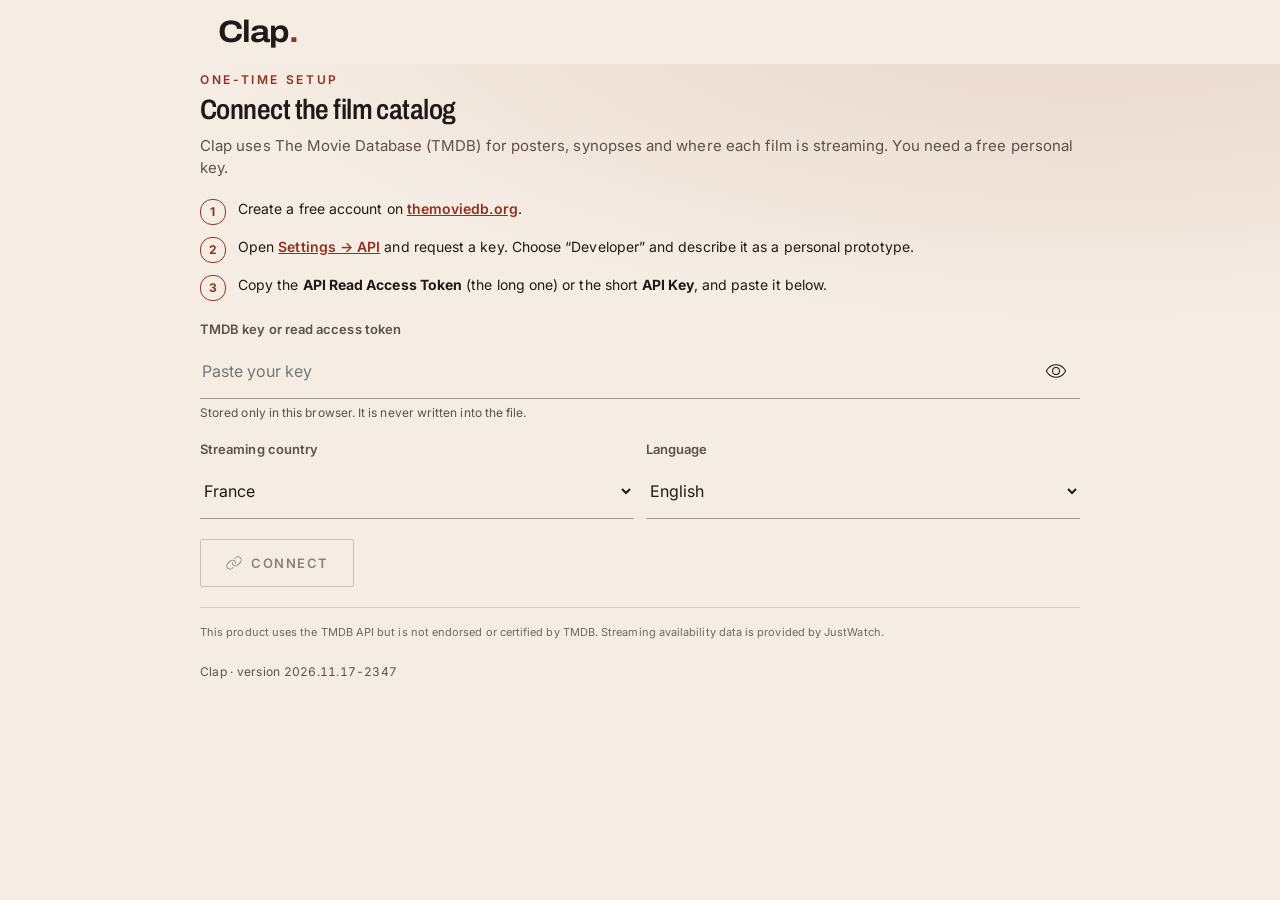
==== commit d19fdd44: "Seen search, simpler result rounds, primary-on-change buttons, remove-from-all in sheet footer, quie" ====
--- a/index.html
+++ b/index.html
@@ -942,6 +942,33 @@
 .srow-danger,.srow-danger .lbl{color:var(--danger)}
 .srow-danger>.ms{color:var(--danger)!important}
 .srow-danger small{color:var(--muted)}
+
+/* Primary only when there is a change */
+.btn:disabled,.btn[aria-disabled="true"]{opacity:.5;cursor:default;box-shadow:none;filter:saturate(.6)}
+.btn.outlined{transition:background-color .3s ease,color .3s ease,border-color .3s ease,opacity .3s ease}
+#f-go,#dlg-ok{border-width:1px;border-style:solid}
+#f-go{height:48px;padding:0 24px;border-radius:2px}
+#f-go.filled,#dlg-ok.filled{border-color:transparent}
+
+/* Results without actions: breathing room above the tab bar */
+#v-results>.runners:last-child{padding-bottom:28px}
+
+/* Sheet footer: remove-from-all on the left, Done on the right */
+.sheet-foot{justify-content:space-between;align-items:center;gap:12px}
+.sheet-foot .btn.filled{margin-left:auto}
+#sheet-removeall{color:var(--danger);padding:0 6px;gap:6px}
+#sheet-removeall .ms{font-size:18px;color:var(--danger)}
+
+/* Seen diary search */
+.diary-search{margin:2px 0 6px}
+.diary-search input{font-size:17px!important}
+.diary-none{margin:24px 0;text-align:center;color:var(--muted);font-size:14px}
+.drow[hidden],.diary-month[hidden]{display:none!important}
+
+
+/* Film page: availability note, set apart and quiet */
+.d-sec .note{margin:28px 0 4px;font-size:11px;line-height:15px;color:var(--faint);opacity:.85;letter-spacing:.01em}
+.d-sec .note .ms{font-size:13px;margin-top:1px;color:var(--faint)}
 </style>
 </head>
 <body>
@@ -1107,7 +1134,7 @@
     <div class="g"><h2 id="sheet-t">Save to list</h2><p class="sheet-film" id="sheet-film"></p></div>
     <div class="sheet-lists" id="sheet-lists"></div>
     <button class="sheet-new" id="sheet-new"><svg class="ms" viewBox="0 0 256 256" aria-hidden="true" focusable="false"><path d="M222,128a6,6,0,0,1-6,6H134v82a6,6,0,0,1-12,0V134H40a6,6,0,0,1,0-12h82V40a6,6,0,0,1,12,0v82h82A6,6,0,0,1,222,128Z"/></svg>New list</button>
-    <div class="sheet-foot g"><button class="btn filled" id="sheet-done">Done</button></div>
+    <div class="sheet-foot g"><button class="btn text sheet-removeall" id="sheet-removeall" hidden>Remove from all lists</button><button class="btn filled" id="sheet-done">Done</button></div>
   </section>
   <section class="sheet tall" id="psheet" role="dialog" aria-modal="true" aria-labelledby="psheet-t" hidden>
     <i class="sheet-handle" aria-hidden="true"></i>
@@ -1163,7 +1190,7 @@
 "Fine-tune":"Affiner","Release period":"Période de sortie","Period":"Période","Any period":"Toutes périodes","Image":"Image","Any image":"Toutes images",
 "Length":"Durée","Any length":"Toutes durées","Original language":"Langue originale","Any language":"Toutes langues",
 "Hide films I've seen":"Masquer les films déjà vus","Leave out the films in your Seen diary":"Écarter les films de ton journal Vus",
-"Find films":"Trouver des films","Pick a filter to start":"Choisis un filtre pour commencer","in the TMDB catalog":"dans le catalogue TMDB",
+"Find films":"Trouver des films","Pick a filter to start":"Choisis un filtre pour commencer","in the TMDB catalog":"catalogue TMDB",
 "Counting…":"Calcul…","Count unavailable":"Nombre indisponible","Loosen a setting to see results":"Élargis un filtre pour voir des résultats","Loosen a setting for more choice":"Élargis un filtre pour plus de choix",
 "Closest match left for these settings":"Le plus proche restant pour ces filtres",
 /* results */
@@ -1213,8 +1240,8 @@
 "Your diary is empty":"Ton journal est vide","Nothing seen this week":"Aucun film vu cette semaine","Nothing seen this month":"Aucun film vu ce mois-ci","Nothing seen this year":"Aucun film vu cette année",
 "Open a film and tap the eye to mark it as seen, with the date you watched it.":"Ouvre un film et touche l'œil pour le marquer comme vu, avec la date du visionnage.","None yet":"Aucun pour l'instant",
 /* search */
-"Trending this week":"Tendances de la semaine","No film found":"Aucun film trouvé","More results":"Plus de résultats","Couldn't load suggestions":"Impossible de charger les suggestions",
-"Show more films":"Plus de films","Search for a film":"Rechercher un film","Clear search":"Effacer la recherche",
+"Trending this week":"Tendances de la semaine","No film found":"Aucun film trouvé","No film":"Aucun film","More results":"Plus de résultats","Couldn't load suggestions":"Impossible de charger les suggestions",
+"Show more films":"Plus de films","Search for a film":"Rechercher un film","Search your Seen films":"Chercher dans tes films vus","Clear search":"Effacer la recherche",
 /* in theatres */
 "Now in cinemas":"À l'affiche","City or area":"Ville ou quartier","Use my location":"Utiliser ma position","Your location":"Ta position",
 "Choose a city or use your location to see cinemas nearby.":"Choisis une ville ou utilise ta position pour voir les cinémas proches.","Cinemas nearby":"Cinémas à proximité",
@@ -1281,7 +1308,7 @@
   [/^Change the date for (.+)$/,"Changer la date de $1"],
   [/^Remove (.+) from your services$/,"Retirer $1 de tes services"],
   [/^Remove (.+) from (.+)$/,(m,a,b)=>`Retirer ${a} de ${b==="Seen"?"tes Vus":frT(b)}`],
-  [/^In (\d+) lists$/,"Dans $1 listes"],
+  [/^Remove from all (\d+) lists$/,"Retirer des $1 listes"],
   [/^Removed from (\d+) lists$/,"Retiré de $1 listes"],
   [/^Removed from (.+)$/,(m,b)=>`Retiré de ${frT(b)}`],
   [/^(.+) removed$/,"$1 retiré"],
@@ -1293,6 +1320,7 @@
   [/^The list is removed\. Its (\d+) films? stays? in your other lists\.$/,(m,n)=>`La liste est supprimée. ${+n>1?`Ses ${n} films restent`:"Son film reste"} dans tes autres listes.`],
   [/^No films in (.+) yet$/,(m,x)=>`Aucun film dans ${frT(x)} pour l'instant`],
   [/^Nothing matches “(.*)”\. Check the spelling, or try the original title\.$/,"Rien ne correspond à « $1 ». Vérifie l'orthographe ou essaie le titre original."],
+  [/^Nothing matches “(.*)”$/,"Rien ne correspond à « $1 »"],
   [/^Searching for “(.*)”$/,"Recherche de « $1 »"],
   [/^Cinemas within (.+)$/,"Cinémas à moins de $1"],
   [/^No cinema found within (.+)\. Try a larger distance\.$/,"Aucun cinéma à moins de $1. Essaie une distance plus grande."],
@@ -1303,7 +1331,7 @@
   [/^No service called “(.*)” in (.+)\.$/,"Aucun service nommé « $1 » ($2)."],
   [/^Restore the (\d+) suggestions$/,"Rétablir les $1 suggestions"],
   [/^Something went wrong after connecting: (.*)$/,"Un problème est survenu après la connexion : $1"],
-  [/^Up to (\d+) (.+)$/,"Jusqu'à $1 $2"],
+  [/^Up to ([\d\s\u202f]+) (films?)$/,"Jusqu'à $1 $2"],
   [/^Out (.+)$/,"Sortie le $1"],
   [/^Rated$/,"Noté"]
 ];
@@ -1402,7 +1430,7 @@
 let CFG={key:"",region:"FR",lang:UI_FR?"fr-FR":"en-US"};
 let thPlace=null, thRadius=5, seen={}, diaryRange="month", S, lists=[{id:"fav",name:"Favorites",films:[]}], meta={}, theme=null, view="setup", discoverSub="settings", openList=null;
 let PROVIDERS=[], PROV_BY_ID=new Map(), BW_KW=null;
-let ranked=[], round=1, maxRound=1, pool=null, searchSeq=0;
+let resultsSingle=false, ranked=[], round=1, maxRound=1, pool=null, searchSeq=0;
 const FILMS=new Map();
 function fromPlain(p){return{mood:new Set(p.mood),who:p.who,genres:new Set(p.genres),fame:p.fame,era:p.era.slice(),image:p.image,len:p.len,lang:p.lang,plats:p.plats?new Set(p.plats):null,added:new Set(p.added||[]),shown:p.shown?new Set(p.shown):null,only:p.only,hideSeen:p.hideSeen!==false,shownV:p.shownV||0}}
 function plainOf(st){return{mood:[...st.mood],who:st.who,genres:[...st.genres],fame:st.fame,era:st.era.slice(),image:st.image,len:st.len,lang:st.lang,plats:st.plats?[...st.plats]:null,added:[...st.added],shown:st.shown?[...st.shown]:null,only:st.only,hideSeen:st.hideSeen,shownV:st.shownV||0}}
@@ -1549,7 +1577,7 @@
   let h="";
   if(view==="setup")h=setupEditing?`<button class="icon-btn" data-act="edit" aria-label="Back">${icon("arrow_back")}</button><h1>Settings</h1>`:brand;
   else if(view==="settings")h=brand+`<button class="icon-btn" data-act="config" aria-label="Settings">${icon("settings")}</button>`;
-  else if(view==="results")h=`<button class="icon-btn" data-act="edit" aria-label="Back to settings">${icon("arrow_back")}</button><h1>Tonight's picks</h1><button class="icon-btn" data-act="refresh" aria-label="Show 10 more">${icon("refresh")}</button>`;
+  else if(view==="results")h=`<button class="icon-btn" data-act="edit" aria-label="Back to settings">${icon("arrow_back")}</button><h1>Tonight's picks</h1>${resultsSingle?"":`<button class="icon-btn" data-act="refresh" aria-label="Show 10 more">${icon("refresh")}</button>`}`;
   else if(view==="search")h=`<h1 style="padding-left:12px">Search</h1>`;
   else if(view==="theatres")h=`<h1 style="padding-left:12px">In theatres</h1>`;
   else if(openList==="__seen")h=`<button class="icon-btn" data-act="listsback" aria-label="Back to lists">${icon("arrow_back")}</button><h1>Seen</h1>`;
@@ -1594,6 +1622,9 @@
 const THEME_OPTS=[["system","contrast","System"],["light","light_mode","Light"],["dark","dark_mode","Dark"]];
 function renderThemeSeg(){const cur=theme||"system";$("#theme-seg").innerHTML=THEME_OPTS.map(([k,i,n])=>`<button type="button" data-themeopt="${k}" aria-pressed="${k===cur}">${icon(i)}${n}</button>`).join("")}
 $("#theme-seg").addEventListener("click",e=>{const b=e.target.closest("[data-themeopt]");if(!b)return;const k=b.dataset.themeopt;theme=k==="system"?null:k;applyTheme();save();renderThemeSeg();$(`[data-themeopt="${k}"]`).focus()});
+function setupSync(){const k=$("#f-key").value.replace(/^\s*(bearer\s+)?/i,"").replace(/["'\s]/g,"");
+  const dirty=setupEditing?(k!==CFG.key||$("#f-region").value!==CFG.region||$("#f-lang").value!==CFG.lang)&&!!k:!!k;setPrimary($("#f-go"),dirty)}
+["#f-key","#f-region","#f-lang"].forEach(id=>{const el=$(id);if(el){el.addEventListener("input",setupSync);el.addEventListener("change",setupSync)}});
 function openSetup(editing){
   setupEditing=!!editing;
   $("#appearance").hidden=!editing;$("#catalog-h").hidden=!editing;$("#setup-steps").hidden=!!editing;$("#su-eb").hidden=!!editing;$("#su-sub").hidden=!!editing;
@@ -1601,12 +1632,12 @@
   $("#f-go").innerHTML=icon(editing?"check":"link")+(editing?"Save":"Connect");
   renderThemeSeg();
   $("#f-key").value=CFG.key;$("#f-region").value=CFG.region;$("#f-lang").value=CFG.lang;
-  $("#f-cancel").hidden=!editing;$("#f-forget").hidden=!editing||!CFG.key;
+  $("#f-cancel").hidden=!editing;$("#f-forget").hidden=!editing||!CFG.key;setupSync();
   $("#setup-err").hidden=true;go("setup");
 }
 $("#f-eye").onclick=()=>{const i=$("#f-key");const show=i.type==="password";i.type=show?"text":"password";$("#f-eye").setAttribute("aria-label",show?"Hide key":"Show key");$("#f-eye").innerHTML=icon(show?"visibility_off":"visibility")};
 $("#f-cancel").onclick=()=>go("settings");
-$("#f-forget").onclick=()=>{CFG.key="";save();$("#f-key").value="";$("#f-forget").hidden=true;$("#f-cancel").hidden=true;snack("Key removed from this browser")};
+$("#f-forget").onclick=()=>{CFG.key="";save();$("#f-key").value="";setupSync();$("#f-forget").hidden=true;$("#f-cancel").hidden=true;snack("Key removed from this browser")};
 $("#setup-form").addEventListener("submit",async e=>{
   e.preventDefault();
   const key=$("#f-key").value.replace(/^\s*(bearer\s+)?/i,"").replace(/["'\s]/g,"");
@@ -1623,7 +1654,7 @@
     if(prev.lang!==CFG.lang){location.reload();return}
     buildSettings();go("settings");
   }catch(err){CFG=prev;console.error("[Clap] connect failed",err);showSetupErr(err instanceof ApiError?errText(err):"Something went wrong after connecting: "+(err&&err.message||err))}
-  finally{btn.disabled=false;btn.innerHTML=icon(setupEditing?"check":"link")+(setupEditing?"Save":"Connect")}
+  finally{btn.innerHTML=icon(setupEditing?"check":"link")+(setupEditing?"Save":"Connect");setupSync()}
 });
 function showSetupErr(t){$("#setup-err-t").textContent=t;$("#setup-err").hidden=false;$("#setup-err").scrollIntoView({block:"center",behavior:"smooth"})}
 if(window.self!==window.top||location.protocol==="about:"){
@@ -1686,7 +1717,7 @@
       const r=await tmdb("/discover/movie",buildParams(1));if(seq!==countSeq)return;
       const n=r.total_results||0;
       if(!hasFilters()){$("#count-n").textContent=nf.format(n)+" films";$("#count-t").textContent="in the TMDB catalog";return}
-      $("#count-n").textContent=n?(S.lang==="world"?"Up to ":"")+nf.format(n)+(n===1?" film fits":" films fit"):"No film fits";
+      $("#count-n").textContent=n?(S.lang==="world"?"Up to ":"")+nf.format(n)+(n===1?" film":" films"):"No film";
       $("#count-t").textContent=n===0?"Loosen a setting to see results":n<10?"Loosen a setting for more choice":"in the TMDB catalog";
     }catch(e){if(seq!==countSeq)return;$("#count-n").textContent="Count unavailable";$("#count-t").textContent=e.kind==="auth"?"Check your TMDB key":"You can still search"}
   },400);
@@ -1808,7 +1839,7 @@
 }
 async function search(){
   const seq=++searchSeq;
-  ranked=[];round=1;maxRound=1;pool={page:0,total:1,results:0,seen:new Set(),keys:new Set()};
+  resultsSingle=false;ranked=[];round=1;maxRound=1;pool={page:0,total:1,results:0,seen:new Set(),keys:new Set()};
   go("results");showLoading("Searching the TMDB catalog");
   try{await fetchMore(3);if(seq!==searchSeq)return;await renderRound(seq)}
   catch(e){if(seq===searchSeq)showError(e)}
@@ -1849,22 +1880,22 @@
   const rescored=slice.map(r=>scoreFilm(r.f)).sort((x,y)=>y.pct-x.pct);
   ranked.splice(start,rescored.length,...rescored);
   const first=round===1,more=ranked.length>start+10||pool.page<pool.total;
+  const single=first&&!more&&maxRound===1;resultsSingle=!more;renderTopbar();
   const hero=first?rescored[0]:null,rest=first?rescored.slice(1):rescored;
   v.innerHTML=`
     <div class="sum-chips g" aria-label="Your settings">${summaryChips()}</div>
     ${first?`<p class="ranked-from g">Ranked from ${nf.format(pool.results)} matching films</p>`
       :`<div class="round-head g"><div><span class="round-pill">${icon("trending_down")}Round ${round} · looser matches</span>
-        <h2>Next ${rescored.length} picks</h2><p>Picks ${start+1}–${start+rescored.length} from ${nf.format(pool.results)} matching films</p></div></div>${pagerHTML(more).replace('class="pager"','class="pager top g"')}`}
+        <h2>Next ${rescored.length} picks</h2><p>Picks ${start+1}–${start+rescored.length} from ${nf.format(pool.results)} matching films</p></div></div>`}
     ${hero?pickHTML(hero):""}
     <section class="runners g" aria-labelledby="ru-t">
       <h3 class="sec-title" id="ru-t">${first?"Also good tonight":"Ranked for you"}</h3>
       <ol class="rlist" start="${first?start+2:start+1}">${rest.map((r,i)=>rowRankHTML(r,(first?start+2:start+1)+i)).join("")}</ol>
     </section>
-    <div class="refresh-row g">
-      ${maxRound>1?pagerHTML(more):""}
-      ${round<maxRound?"":more?`<button class="btn tonal" data-act="refresh">${icon("refresh")}Show 10 more</button><p>The next round goes further down the ranking, so expect weaker matches.</p>`:`<p>That's the last round for these settings.</p><button class="btn outlined" data-act="restart">${icon("replay")}Back to best matches</button>`}
-      ${round<maxRound?`<p>You've been further down the list. Use the arrows or numbers to move between rounds.</p>`:""}
-    </div>`;
+    ${single?"":`<div class="refresh-row g">
+      ${more?`<button class="btn tonal" data-act="refresh">${icon("refresh")}Show 10 more</button><p>The next round goes further down the ranking, so expect weaker matches.</p>`:`<p>That's the last round for these settings.</p>`}
+      ${round>1?`<button class="btn outlined" data-act="restart">${icon("replay")}Back to best matches</button>`:""}
+    </div>`}`;
 }
 /* ----- Platform apps: open the app if installed, otherwise its store page (phones); the website on computers ----- */
 const UA=navigator.userAgent,IS_ANDROID=/android/i.test(UA),IS_IOS=/iphone|ipad|ipod/i.test(UA)||(/macintosh/i.test(UA)&&navigator.maxTouchPoints>1);
@@ -2317,7 +2348,7 @@
 function seenTag(id){return seen[id]?`<small class="seen-tag">${icon("seen",1)}Seen ${esc(fmtDay(seen[id],{day:"numeric",month:"short",year:dOf(seen[id]).getFullYear()===new Date().getFullYear()?undefined:"numeric"}))}</small>`:""}
 function seenLine(id){
   if(!seen[id])return "";
-  return `<p class="seen-line">${icon("calendar_check")}<span>Seen on <b>${esc(fmtDay(seen[id]))}</b></span></p><p class="seen-acts"><button data-seenact="edit">${icon("calendar_month")}Change date</button><button data-seenact="remove" class="danger">${icon("close")}Remove from Seen</button></p>`;
+  return `<p class="seen-line">${icon("calendar_check")}<span>Seen on <b>${esc(fmtDay(seen[id]))}</b></span></p><p class="seen-acts"><button data-seenact="edit">${icon("calendar_month")}Change date</button></p>`;
 }
 function renderQuick(){
   const t=new Date(),y=new Date();y.setDate(t.getDate()-1);
@@ -2330,7 +2361,7 @@
 function openSeenDialog(id){
   remember(id);const m=meta[id]||FILMS.get(id);if(!m)return;const had=seen[id];
   $("#snack").classList.remove("show");
-  openDialog({title:had?"Change the date":"When did you see it?",text:m.t+(m.y?` (${m.y})`:""),date:true,value:had||todayISO(),ok:had?"Save":"Mark as seen",
+  openDialog({title:had?"Change the date":"When did you see it?",text:m.t+(m.y?` (${m.y})`:""),date:true,value:had||todayISO(),ok:had?"Save":"Mark as seen",dirty:v=>!!v&&(!had||v!==had),
     onOk:v=>{seen[id]=v;save();syncSeenUI();
 }});
 }
@@ -2340,6 +2371,17 @@
   syncDetailFav();
   if(view==="lists")renderLists();
   if(view==="search"){if(qState.q)renderSearch();else if(trending)renderTrending()}
+}
+let diaryQ="";
+const foldTxt=t=>String(t||"").normalize("NFD").replace(/[\u0300-\u036f]/g,"").toLowerCase();
+function filterDiary(){
+  const q=foldTxt(diaryQ.trim()),box=$("#v-lists .diary");if(!box)return;let n=0;
+  box.querySelectorAll(".drow").forEach(r=>{const show=!q||r.dataset.q.includes(q);r.hidden=!show;if(show)n++});
+  box.querySelectorAll(".diary-month").forEach(h=>{let el=h.nextElementSibling,any=false;while(el&&!el.classList.contains("diary-month")){if(!el.hidden&&el.classList.contains("drow"))any=true;el=el.nextElementSibling}h.hidden=!any});
+  const c=$("#diary-count"),label={week:"this week",month:"this month",year:"this year",all:"in total"}[diaryRange];
+  if(c)c.innerHTML=`<b>${plural(n,"film")}</b> seen ${label}`;
+  const e=$("#diary-none");if(e){e.hidden=!(q&&!n);if(q&&!n)e.textContent=`Nothing matches “${diaryQ.trim()}”`}
+  const x=$("#dq-clear");if(x)x.hidden=!diaryQ;
 }
 function renderDiary(){
   const v=$("#v-lists"),from=rangeStart(diaryRange);
@@ -2354,12 +2396,15 @@
     body=`<div class="g diary">`+rows.map(({id,d})=>{
       const m=meta[id]||{id,t:"Film"},mk=d.slice(0,7);let head="";
       if(mk!==cur){cur=mk;head=`<h3 class="diary-month">${esc(dOf(d).toLocaleDateString(LOC,{month:"long",year:"numeric"}))}</h3>`}
-      return head+`<div class="drow"><span class="dday" aria-hidden="true"><b>${dOf(d).getDate()}</b><small>${esc(dOf(d).toLocaleDateString(LOC,{weekday:"short"}))}</small></span>
+      return head+`<div class="drow" data-q="${esc(foldTxt([m.t,m.y,m.d].filter(Boolean).join(" ")))}"><span class="dday" aria-hidden="true"><b>${dOf(d).getDate()}</b><small>${esc(dOf(d).toLocaleDateString(LOC,{weekday:"short"}))}</small></span>
         <button class="item-open" data-open="${id}" aria-label="${esc(m.t)}, seen ${esc(fmtDay(d))}"><span class="thumb">${posterHTML(m,"w185",true)}</span><span class="item-txt"><b>${esc(m.t)}</b><small>${esc(m.y||"")}${m.d?" · "+esc(m.d):""}</small></span></button>
         <button class="icon-btn" data-seenedit="${id}" aria-label="Change the date for ${esc(m.t)}">${icon("calendar_check")}</button><button class="icon-btn" data-unsee="${id}" aria-label="Remove ${esc(m.t)} from Seen">${icon("close")}</button></div>`}).join("")+`</div>`;
   }
-  v.innerHTML=`<div class="g diary-top"><div class="seg" role="group" aria-label="Period">${R.map(([k,n])=>`<button data-range="${k}" aria-pressed="${k===diaryRange}">${n}</button>`).join("")}</div>
-    <p class="diary-count"><b>${plural(rows.length,"film")}</b> seen ${label}</p></div>`+body;
+  const sb=Object.keys(seen).length>1?`<label class="searchbar compact diary-search">${icon("search")}<input id="dq" type="search" placeholder="Search your Seen films" autocomplete="off" enterkeyhint="search" aria-label="Search your Seen films" value="${esc(diaryQ)}"><button type="button" class="icon-btn" id="dq-clear" aria-label="Clear search"${diaryQ?"":" hidden"}>${icon("close")}</button></label>`:"";
+  v.innerHTML=`<div class="g diary-top">${sb}<div class="seg" role="group" aria-label="Period">${R.map(([k,n])=>`<button data-range="${k}" aria-pressed="${k===diaryRange}">${n}</button>`).join("")}</div>
+    <p class="diary-count" id="diary-count"><b>${plural(rows.length,"film")}</b> seen ${label}</p></div>`+body+`<p class="diary-none g" id="diary-none" hidden></p>`;
+  const i=$("#dq");if(i){i.addEventListener("input",()=>{diaryQ=i.value;filterDiary()});$("#dq-clear").onclick=()=>{diaryQ="";i.value="";filterDiary();i.focus()}}
+  filterDiary();
 }
 
 /* ----- Save-to-list sheet ----- */
@@ -2377,8 +2422,8 @@
   const m=meta[sheetFilm]||FILMS.get(sheetFilm)||{};
   $("#sheet-film").textContent=m.t?m.t+(m.y?` (${m.y})`:""):"";
   $("#sheet-lists").innerHTML=lists.map(l=>{const on=l.films.includes(sheetFilm);
-    return `<button class="srow" role="checkbox" aria-checked="${on}" data-toggle="${l.id}">${icon(l.id==="fav"?"favorite":"bookmark",on)}<span class="lbl">${esc(l.name)}<small>${plural(l.films.length,"film")}</small></span><span class="cbox">${on?icon("check"):""}</span></button>`}).join("")
-    +(()=>{const n=lists.filter(l=>l.films.includes(sheetFilm)).length;return n>1?`<button class="srow srow-danger" data-removeall>${icon("delete")}<span class="lbl">Remove from all lists<small>In ${n} lists</small></span></button>`:""})();
+    return `<button class="srow" role="checkbox" aria-checked="${on}" data-toggle="${l.id}">${icon(l.id==="fav"?"favorite":"bookmark",on)}<span class="lbl">${esc(l.name)}<small>${plural(l.films.length,"film")}</small></span><span class="cbox">${on?icon("check"):""}</span></button>`}).join("");
+  {const n=lists.filter(l=>l.films.includes(sheetFilm)).length,b=$("#sheet-removeall");b.hidden=n<2;b.innerHTML=icon("delete")+"Remove from all lists";b.setAttribute("aria-label",`Remove from all ${n} lists`)}
 }
 function closeSheet(){
   const sh=$("#sheet");sh.classList.remove("open");$("#scrim").hidden=true;
@@ -2386,14 +2431,15 @@
   const back=sheetFilm!=null&&document.querySelector(`.icon-btn[data-addlist="${sheetFilm}"]`);sheetFilm=null;if(back)back.focus({preventScroll:true});
 }
 $("#sheet-lists").addEventListener("click",e=>{
-  if(e.target.closest("[data-removeall]")&&sheetFilm!=null){
+  const b=e.target.closest("[data-toggle]");if(!b||sheetFilm==null)return;
+  const l=lists.find(x=>x.id===b.dataset.toggle);const on=!l.films.includes(sheetFilm);
+  setInList(l,sheetFilm,on);renderSheet();
+  const nb=$(`#sheet-lists [data-toggle="${l.id}"]`);if(nb)nb.focus({preventScroll:true});
+});
+$("#sheet-removeall").addEventListener("click",()=>{if(sheetFilm==null)return;{
     const id=sheetFilm,was=lists.filter(l=>l.films.includes(id)).map(l=>[l,l.films.indexOf(id)]);
     was.forEach(([l])=>{l.films=l.films.filter(x=>x!==id)});save();syncFavUI();renderSheet();
-    snack(`Removed from ${was.length} lists`,()=>{was.forEach(([l,i])=>{if(!l.films.includes(id))l.films.splice(i,0,id)});save();syncFavUI();renderSheet()});return}
-  const b=e.target.closest("[data-toggle]");if(!b||sheetFilm==null)return;
-  const l=lists.find(x=>x.id===b.dataset.toggle);const on=!l.films.includes(sheetFilm);
-  setInList(l,sheetFilm,on);
-  const nb=$(`#sheet-lists [data-toggle="${l.id}"]`);if(nb)nb.focus({preventScroll:true});
+    snack(`Removed from ${was.length} lists`,()=>{was.forEach(([l,i])=>{if(!l.films.includes(id))l.films.splice(i,0,id)});save();syncFavUI();renderSheet()})}
 });
 $("#sheet-new").onclick=()=>openNameDialog(null,true);
 $("#sheet-done").onclick=closeSheet;
@@ -2432,17 +2478,21 @@
 
 /* ----- Dialog ----- */
 let dlg=null;
+/* Primary button only lights up when there is something to save; otherwise it stays secondary and inert */
+function setPrimary(btn,on){if(!btn)return;btn.classList.toggle("filled",on);btn.classList.toggle("outlined",!on);btn.classList.remove("text");btn.disabled=!on;btn.setAttribute("aria-disabled",String(!on))}
+function dlgSync(){if(!dlg||dlg.danger){return}const v=dlg.field?$("#dlg-input").value.trim():dlg.date?$("#dlg-date").value:null;setPrimary($("#dlg-ok"),dlg.dirty?!!dlg.dirty(v):true)}
 function openDialog(o){
   dlg=o;$("#dlg-t").textContent=o.title;$("#dlg-p").textContent=o.text||"";$("#dlg-p").hidden=!o.text;
   $("#dlg-field").hidden=!o.field;$("#dlg-input").value=o.field?o.value||"":"";$("#dlg-err").textContent="";
   $("#dlg-datefield").hidden=!o.date;if(o.date){const t=todayISO();$("#dlg-date").value=o.value||t;$("#dlg-date").max=t;renderQuick()}
   $("#dlg-ok").textContent=o.ok;$("#dlg-ok").classList.toggle("danger",!!o.danger);
+  if(o.danger){const b=$("#dlg-ok");b.className="btn text danger";b.disabled=false;b.removeAttribute("aria-disabled")}else dlgSync();
   $("#dscrim").hidden=false;$("#dialog").hidden=false;
   setTimeout(()=>(o.field?$("#dlg-input"):o.date?$("#dlg-date"):$("#dlg-cancel")).focus(),30);
 }
 function closeDialog(){$("#dialog").hidden=true;$("#dscrim").hidden=true;dlg=null}
 function confirmDialog(){
-  if(!dlg)return;
+  if(!dlg||$("#dlg-ok").disabled)return;
   if(dlg.date){
     const v=$("#dlg-date").value;
     if(!v){$("#dlg-err").textContent="Pick the date you saw it.";return}
@@ -2457,12 +2507,13 @@
   }else{const fn=dlg.onOk;closeDialog();fn()}
 }
 $("#dlg-ok").onclick=confirmDialog;
+$("#dlg-input").addEventListener("input",dlgSync);$("#dlg-date").addEventListener("input",dlgSync);$("#dlg-date").addEventListener("change",dlgSync);$("#dlg-quick").addEventListener("click",()=>setTimeout(dlgSync,0));
 $("#dlg-cancel").onclick=closeDialog;
 $("#dscrim").onclick=closeDialog;
 $("#dlg-input").addEventListener("keydown",e=>{if(e.key==="Enter"){e.preventDefault();confirmDialog()}});
 function openNameDialog(list,fromSheet){
   openDialog({title:list?"Rename list":"New list",text:list?"":fromSheet?"Name it the way you like. The film is added right away.":"Name it the way you like, for example “Sunday afternoons” or “Date nights”.",
-    value:list?list.name:"",ok:list?"Save":"Create",field:true,list,
+    value:list?list.name:"",ok:list?"Save":"Create",field:true,list,dirty:v=>!!v&&(!list||v!==list.name),
     onOk:name=>{
       if(list){list.name=name;save();renderLists();renderTopbar();renderSheet();return}
       const l={id:"l"+Date.now().toString(36),name,films:[]};lists.push(l);
@@ -2532,7 +2583,7 @@
   $("#snack").classList.add("show");clearTimeout(snackT);if(sticky!==true)snackT=setTimeout(()=>$("#snack").classList.remove("show"),typeof sticky==="number"?sticky:3200);
 }
 /* ================= Update notice ================= */
-const APP_VERSION="2026.11.17-2318";
+const APP_VERSION="2026.11.17-2347";
 $("#app-ver").textContent=APP_VERSION;
 let updateShown=false;
 async function checkUpdate(){
